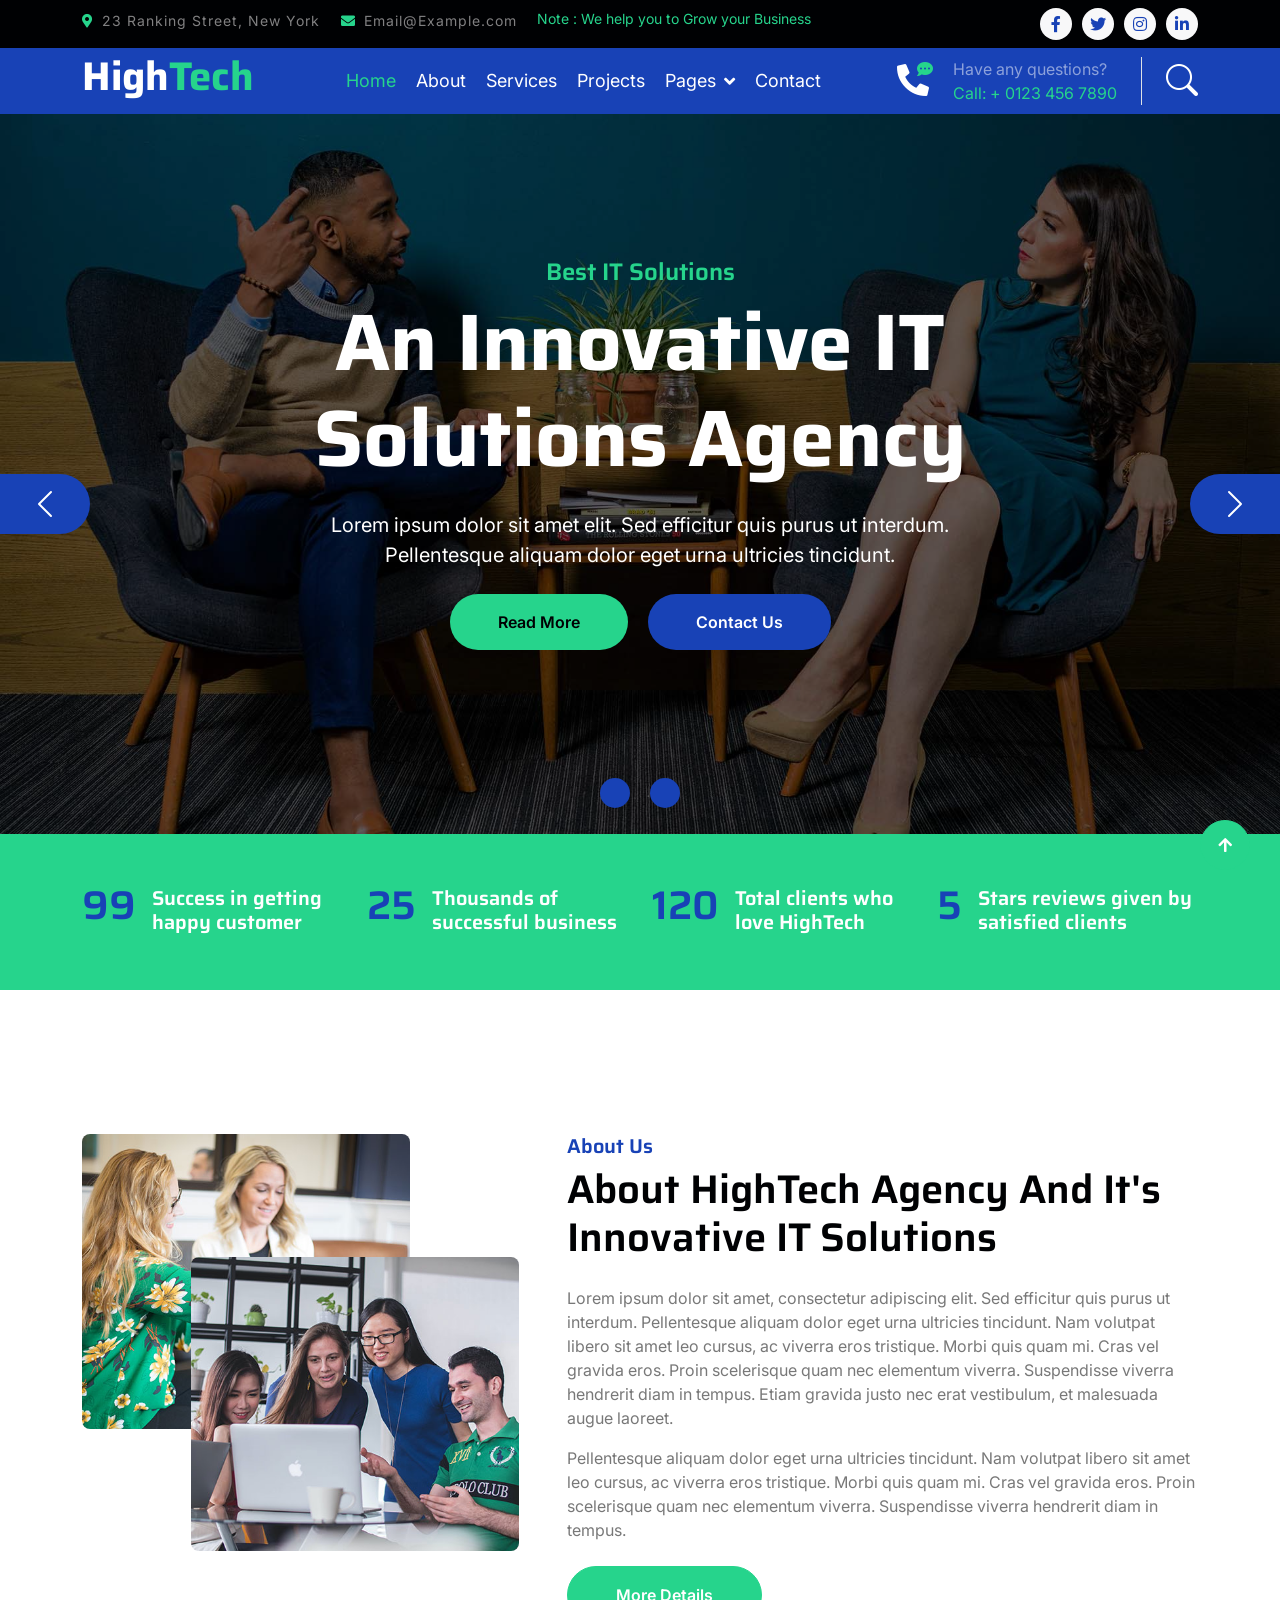
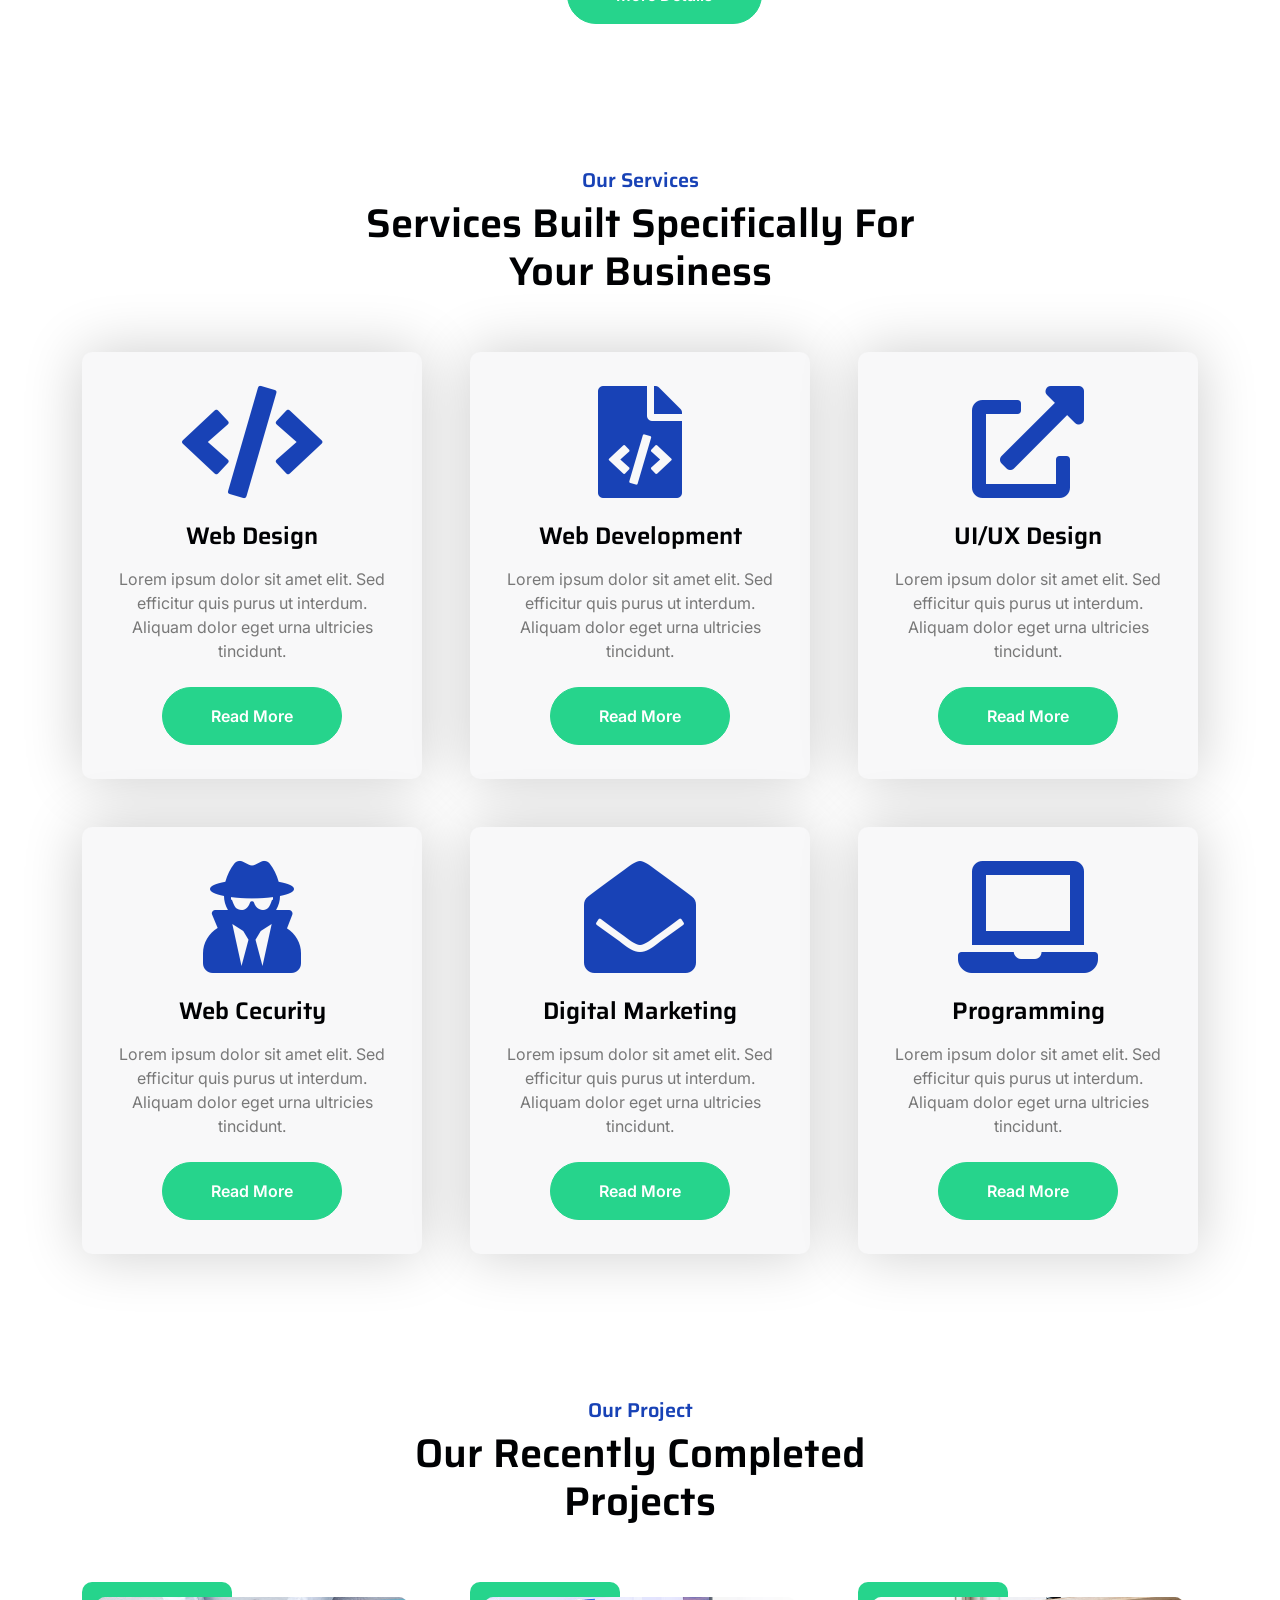
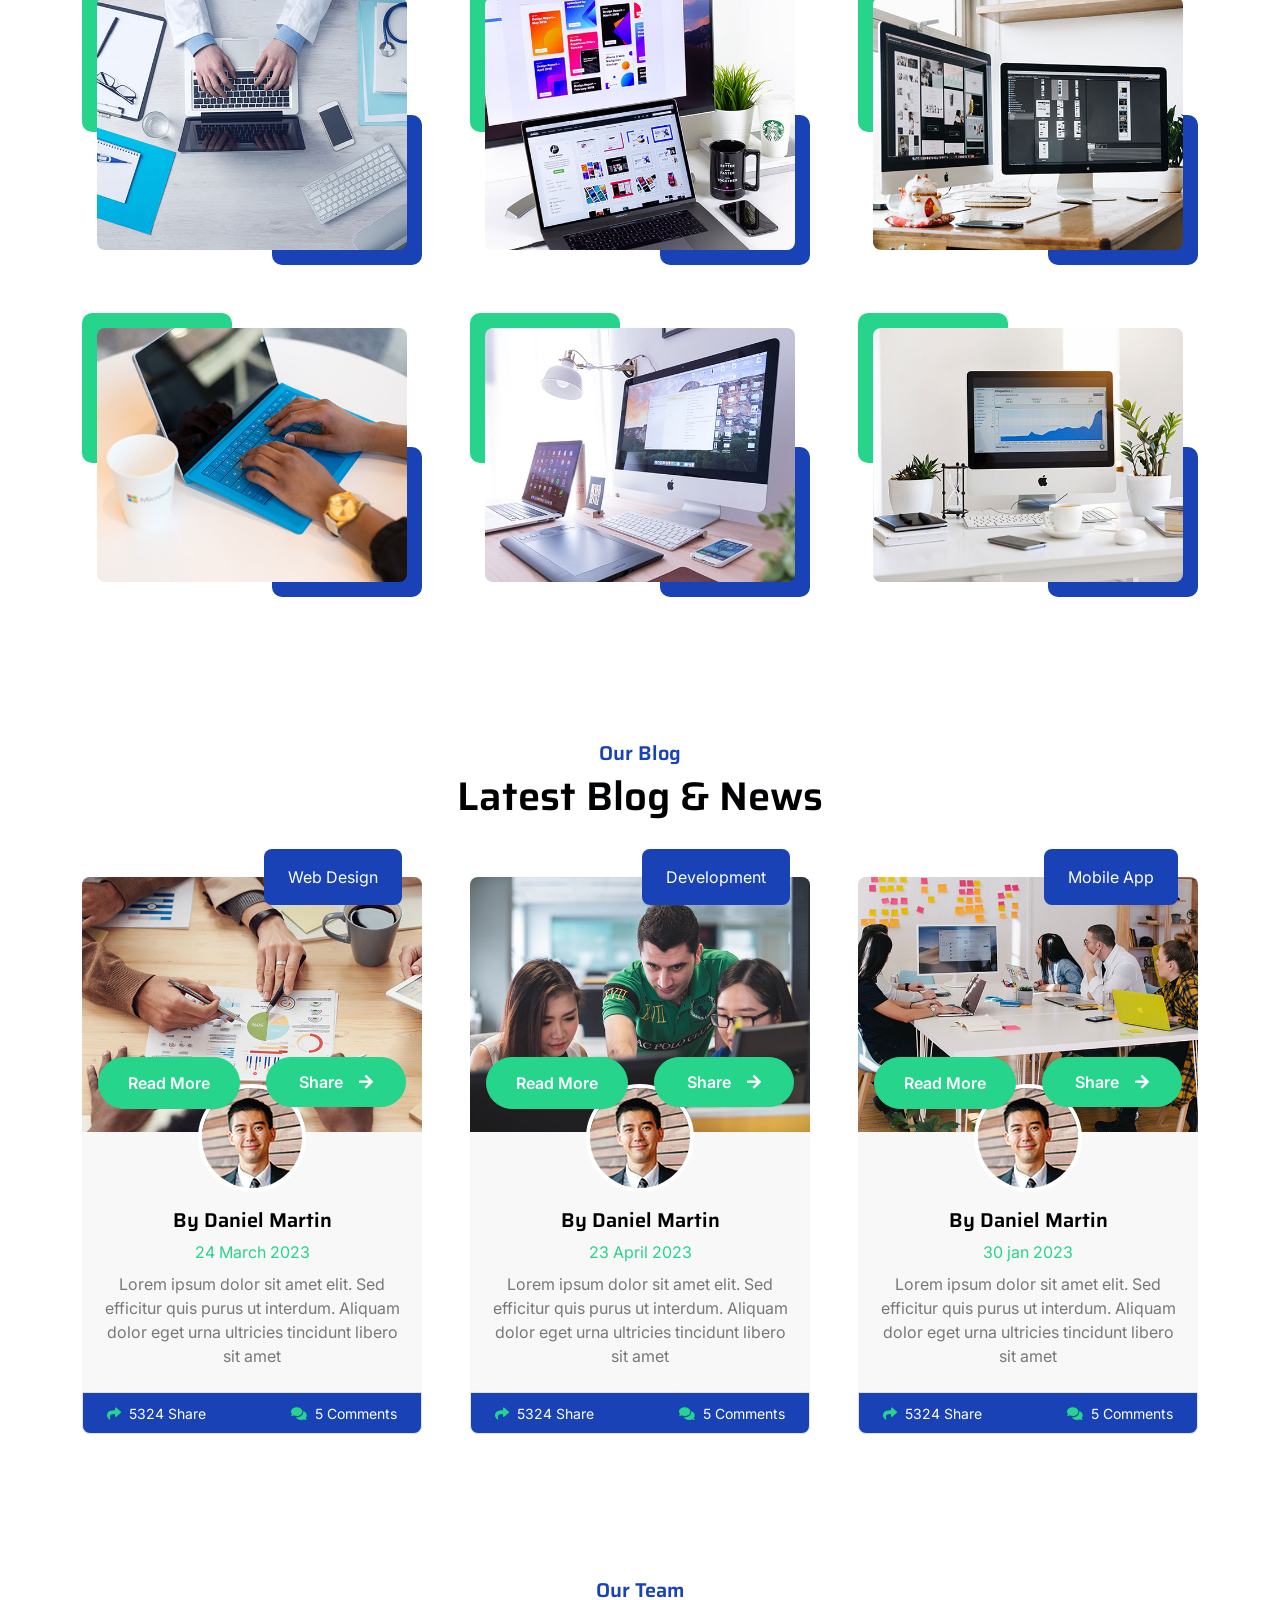
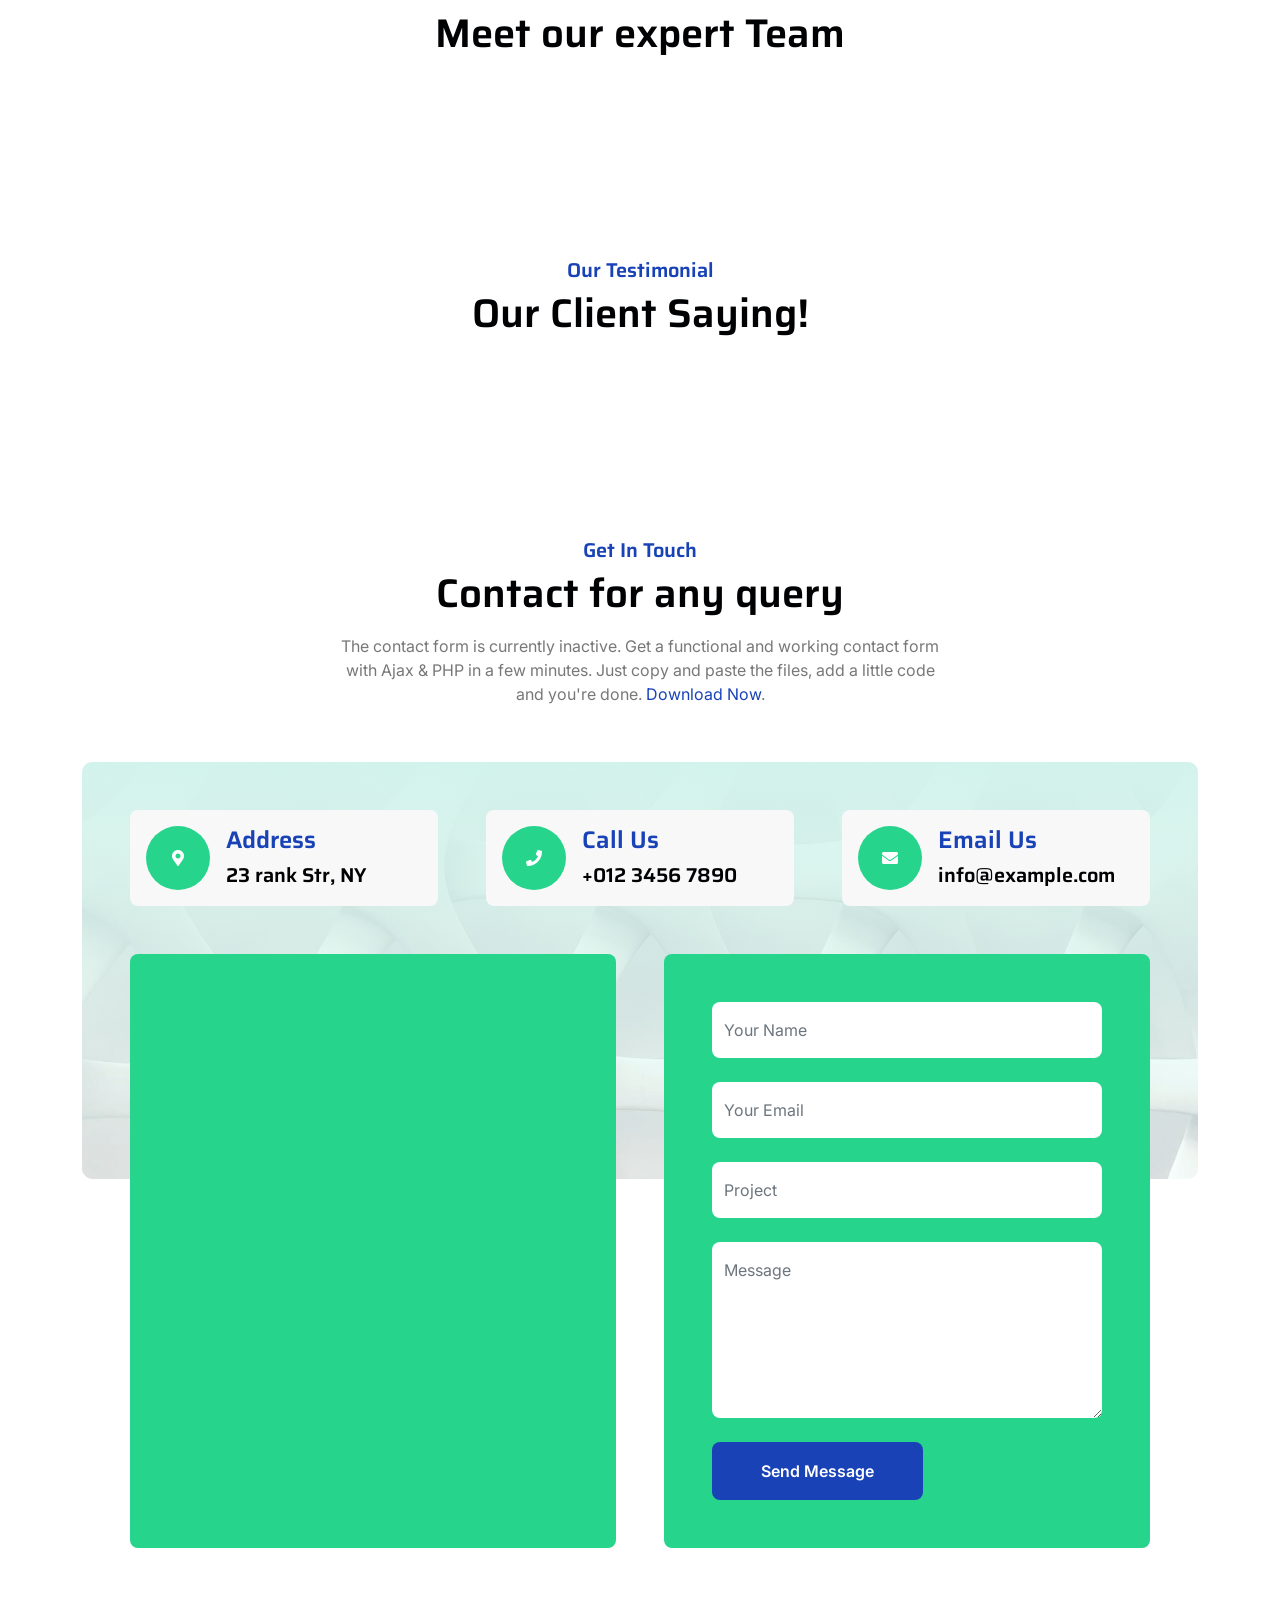
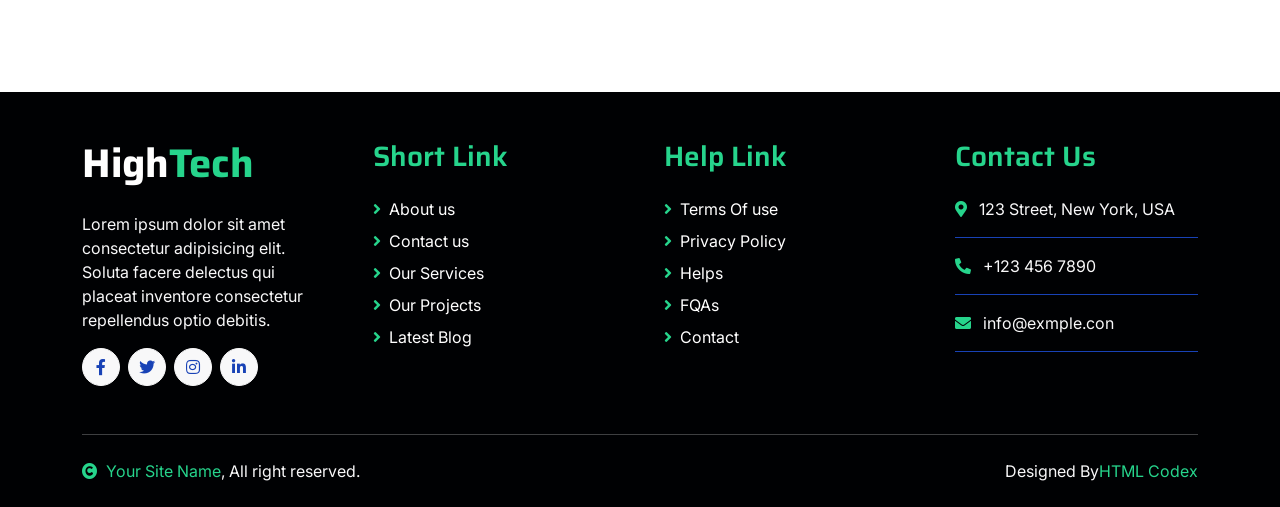
==== index.html @ 9edac91d "init" ====
<!DOCTYPE html>
<html lang="en">

    <head>
        <meta charset="utf-8">
        <title>HighTech - IT Solutions Website Template</title>
        <meta content="width=device-width, initial-scale=1.0" name="viewport">
        <meta content="" name="keywords">
        <meta content="" name="description">

        <!-- Google Web Fonts -->
        <link rel="preconnect" href="https://fonts.googleapis.com">
        <link rel="preconnect" href="https://fonts.gstatic.com" crossorigin>
        <link href="https://fonts.googleapis.com/css2?family=Inter:wght@400;500;600&family=Saira:wght@500;600;700&display=swap" rel="stylesheet"> 

        <!-- Icon Font Stylesheet -->
        <link href="https://cdnjs.cloudflare.com/ajax/libs/font-awesome/5.10.0/css/all.min.css" rel="stylesheet">
        <link href="https://cdn.jsdelivr.net/npm/bootstrap-icons@1.4.1/font/bootstrap-icons.css" rel="stylesheet">

        <!-- Libraries Stylesheet -->
        <link href="lib/animate/animate.min.css" rel="stylesheet">
        <link href="lib/owlcarousel/assets/owl.carousel.min.css" rel="stylesheet">

        <!-- Customized Bootstrap Stylesheet -->
        <link href="css/bootstrap.min.css" rel="stylesheet">

        <!-- Template Stylesheet -->
        <link href="css/style.css" rel="stylesheet">
    </head>

    <body>
        <!-- Spinner Start -->
        <div id="spinner" class="show position-fixed translate-middle w-100 vh-100 top-50 start-50 d-flex align-items-center justify-content-center">
            <div class="spinner-grow text-primary" role="status"></div>
        </div>
        <!-- Spinner End -->

        <!-- Topbar Start -->
        <div class="container-fluid bg-dark py-2 d-none d-md-flex">
            <div class="container">
                <div class="d-flex justify-content-between topbar">
                    <div class="top-info">
                        <small class="me-3 text-white-50"><a href="#"><i class="fas fa-map-marker-alt me-2 text-secondary"></i></a>23 Ranking Street, New York</small>
                        <small class="me-3 text-white-50"><a href="#"><i class="fas fa-envelope me-2 text-secondary"></i></a>Email@Example.com</small>
                    </div>
                    <div id="note" class="text-secondary d-none d-xl-flex"><small>Note : We help you to Grow your Business</small></div>
                    <div class="top-link">
                        <a href="" class="bg-light nav-fill btn btn-sm-square rounded-circle"><i class="fab fa-facebook-f text-primary"></i></a>
                        <a href="" class="bg-light nav-fill btn btn-sm-square rounded-circle"><i class="fab fa-twitter text-primary"></i></a>
                        <a href="" class="bg-light nav-fill btn btn-sm-square rounded-circle"><i class="fab fa-instagram text-primary"></i></a>
                        <a href="" class="bg-light nav-fill btn btn-sm-square rounded-circle me-0"><i class="fab fa-linkedin-in text-primary"></i></a>
                    </div>
                </div>
            </div>
        </div>
        <!-- Topbar End -->

        <!-- Navbar Start -->
        <div class="container-fluid bg-primary">
            <div class="container">
                <nav class="navbar navbar-dark navbar-expand-lg py-0">
                    <a href="index.html" class="navbar-brand">
                        <h1 class="text-white fw-bold d-block">High<span class="text-secondary">Tech</span> </h1>
                    </a>
                    <button type="button" class="navbar-toggler me-0" data-bs-toggle="collapse" data-bs-target="#navbarCollapse">
                        <span class="navbar-toggler-icon"></span>
                    </button>
                    <div class="collapse navbar-collapse bg-transparent" id="navbarCollapse">
                        <div class="navbar-nav ms-auto mx-xl-auto p-0">
                            <a href="index.html" class="nav-item nav-link active text-secondary">Home</a>
                            <a href="about.html" class="nav-item nav-link">About</a>
                            <a href="service.html" class="nav-item nav-link">Services</a>
                            <a href="project.html" class="nav-item nav-link">Projects</a>
                            <div class="nav-item dropdown">
                                <a href="#" class="nav-link dropdown-toggle" data-bs-toggle="dropdown">Pages</a>
                                <div class="dropdown-menu rounded">
                                    <a href="blog.html" class="dropdown-item">Our Blog</a>
                                    <a href="team.html" class="dropdown-item">Our Team</a>
                                    <a href="testimonial.html" class="dropdown-item">Testimonial</a>
                                    <a href="404.html" class="dropdown-item">404 Page</a>
                                </div>
                            </div>
                            <a href="contact.html" class="nav-item nav-link">Contact</a>
                        </div>
                    </div>
                    <div class="d-none d-xl-flex flex-shirink-0">
                        <div id="phone-tada" class="d-flex align-items-center justify-content-center me-4">
                            <a href="" class="position-relative animated tada infinite">
                                <i class="fa fa-phone-alt text-white fa-2x"></i>
                                <div class="position-absolute" style="top: -7px; left: 20px;">
                                    <span><i class="fa fa-comment-dots text-secondary"></i></span>
                                </div>
                            </a>
                        </div>
                        <div class="d-flex flex-column pe-4 border-end">
                            <span class="text-white-50">Have any questions?</span>
                            <span class="text-secondary">Call: + 0123 456 7890</span>
                        </div>
                        <div class="d-flex align-items-center justify-content-center ms-4 ">
                            <a href="#"><i class="bi bi-search text-white fa-2x"></i> </a>
                        </div>
                    </div>
                </nav>
            </div>
        </div>
        <!-- Navbar End -->

        <!-- Carousel Start -->
        <div class="container-fluid px-0">
            <div id="carouselId" class="carousel slide" data-bs-ride="carousel">
                <ol class="carousel-indicators">
                    <li data-bs-target="#carouselId" data-bs-slide-to="0" class="active" aria-current="true" aria-label="First slide"></li>
                    <li data-bs-target="#carouselId" data-bs-slide-to="1" aria-label="Second slide"></li>
                </ol>
                <div class="carousel-inner" role="listbox">
                    <div class="carousel-item active">
                        <img src="img/carousel-1.jpg" class="img-fluid" alt="First slide">
                        <div class="carousel-caption">
                            <div class="container carousel-content">
                                <h6 class="text-secondary h4 animated fadeInUp">Best IT Solutions</h6>
                                <h1 class="text-white display-1 mb-4 animated fadeInRight">An Innovative IT Solutions Agency</h1>
                                <p class="mb-4 text-white fs-5 animated fadeInDown">Lorem ipsum dolor sit amet elit. Sed efficitur quis purus ut interdum. Pellentesque aliquam dolor eget urna ultricies tincidunt.</p>
                                <a href="" class="me-2"><button type="button" class="px-4 py-sm-3 px-sm-5 btn btn-primary rounded-pill carousel-content-btn1 animated fadeInLeft">Read More</button></a>
                                <a href="" class="ms-2"><button type="button" class="px-4 py-sm-3 px-sm-5 btn btn-primary rounded-pill carousel-content-btn2 animated fadeInRight">Contact Us</button></a>
                            </div>
                        </div>
                    </div>
                    <div class="carousel-item">
                        <img src="img/carousel-2.jpg" class="img-fluid" alt="Second slide">
                        <div class="carousel-caption">
                            <div class="container carousel-content">
                                <h6 class="text-secondary h4 animated fadeInUp">Best IT Solutions</h6>
                                <h1 class="text-white display-1 mb-4 animated fadeInLeft">Quality Digital Services You Really Need!</h1>
                                <p class="mb-4 text-white fs-5 animated fadeInDown">Lorem ipsum dolor sit amet elit. Sed efficitur quis purus ut interdum. Pellentesque aliquam dolor eget urna ultricies tincidunt.</p>
                                <a href="" class="me-2"><button type="button" class="px-4 py-sm-3 px-sm-5 btn btn-primary rounded-pill carousel-content-btn1 animated fadeInLeft">Read More</button></a>
                                <a href="" class="ms-2"><button type="button" class="px-4 py-sm-3 px-sm-5 btn btn-primary rounded-pill carousel-content-btn2 animated fadeInRight">Contact Us</button></a>
                            </div>
                        </div>
                    </div>
                </div>
                <button class="carousel-control-prev" type="button" data-bs-target="#carouselId" data-bs-slide="prev">
                    <span class="carousel-control-prev-icon" aria-hidden="true"></span>
                    <span class="visually-hidden">Previous</span>
                </button>
                <button class="carousel-control-next" type="button" data-bs-target="#carouselId" data-bs-slide="next">
                    <span class="carousel-control-next-icon" aria-hidden="true"></span>
                    <span class="visually-hidden">Next</span>
                </button>
            </div>
        </div>
        <!-- Carousel End -->


        <!-- Fact Start -->
        <div class="container-fluid bg-secondary py-5">
            <div class="container">
                <div class="row">
                    <div class="col-lg-3 wow fadeIn" data-wow-delay=".1s">
                        <div class="d-flex counter">
                            <h1 class="me-3 text-primary counter-value">99</h1>
                            <h5 class="text-white mt-1">Success in getting happy customer</h5>
                        </div>
                    </div>
                    <div class="col-lg-3 wow fadeIn" data-wow-delay=".3s">
                        <div class="d-flex counter">
                            <h1 class="me-3 text-primary counter-value">25</h1>
                            <h5 class="text-white mt-1">Thousands of successful business</h5>
                        </div>
                    </div>
                    <div class="col-lg-3 wow fadeIn" data-wow-delay=".5s">
                        <div class="d-flex counter">
                            <h1 class="me-3 text-primary counter-value">120</h1>
                            <h5 class="text-white mt-1">Total clients who love HighTech</h5>
                        </div>
                    </div>
                    <div class="col-lg-3 wow fadeIn" data-wow-delay=".7s">
                        <div class="d-flex counter">
                            <h1 class="me-3 text-primary counter-value">5</h1>
                            <h5 class="text-white mt-1">Stars reviews given by satisfied clients</h5>
                        </div>
                    </div>
                </div>
            </div>
        </div>
        <!-- Fact End -->


        <!-- About Start -->
        <div class="container-fluid py-5 my-5">
            <div class="container pt-5">
                <div class="row g-5">
                    <div class="col-lg-5 col-md-6 col-sm-12 wow fadeIn" data-wow-delay=".3s">
                        <div class="h-100 position-relative">
                            <img src="img/about-1.jpg" class="img-fluid w-75 rounded" alt="" style="margin-bottom: 25%;">
                            <div class="position-absolute w-75" style="top: 25%; left: 25%;">
                                <img src="img/about-2.jpg" class="img-fluid w-100 rounded" alt="">
                            </div>
                        </div>
                    </div>
                    <div class="col-lg-7 col-md-6 col-sm-12 wow fadeIn" data-wow-delay=".5s">
                        <h5 class="text-primary">About Us</h5>
                        <h1 class="mb-4">About HighTech Agency And It's Innovative IT Solutions</h1>
                        <p>Lorem ipsum dolor sit amet, consectetur adipiscing elit. Sed efficitur quis purus ut interdum. Pellentesque aliquam dolor eget urna ultricies tincidunt. Nam volutpat libero sit amet leo cursus, ac viverra eros tristique. Morbi quis quam mi. Cras vel gravida eros. Proin scelerisque quam nec elementum viverra. Suspendisse viverra hendrerit diam in tempus. Etiam gravida justo nec erat vestibulum, et malesuada augue laoreet.</p>
                        <p class="mb-4">Pellentesque aliquam dolor eget urna ultricies tincidunt. Nam volutpat libero sit amet leo cursus, ac viverra eros tristique. Morbi quis quam mi. Cras vel gravida eros. Proin scelerisque quam nec elementum viverra. Suspendisse viverra hendrerit diam in tempus.</p>
                        <a href="" class="btn btn-secondary rounded-pill px-5 py-3 text-white">More Details</a>
                    </div>
                </div>
            </div>
        </div>
        <!-- About End -->


        <!-- Services Start -->
        <div class="container-fluid services py-5 mb-5">
            <div class="container">
                <div class="text-center mx-auto pb-5 wow fadeIn" data-wow-delay=".3s" style="max-width: 600px;">
                    <h5 class="text-primary">Our Services</h5>
                    <h1>Services Built Specifically For Your Business</h1>
                </div>
                <div class="row g-5 services-inner">
                    <div class="col-md-6 col-lg-4 wow fadeIn" data-wow-delay=".3s">
                        <div class="services-item bg-light">
                            <div class="p-4 text-center services-content">
                                <div class="services-content-icon">
                                    <i class="fa fa-code fa-7x mb-4 text-primary"></i>
                                    <h4 class="mb-3">Web Design</h4>
                                    <p class="mb-4">Lorem ipsum dolor sit amet elit. Sed efficitur quis purus ut interdum. Aliquam dolor eget urna ultricies tincidunt.</p>
                                    <a href="" class="btn btn-secondary text-white px-5 py-3 rounded-pill">Read More</a>
                                </div>
                            </div>
                        </div>
                    </div>
                    <div class="col-md-6 col-lg-4 wow fadeIn" data-wow-delay=".5s">
                        <div class="services-item bg-light">
                            <div class="p-4 text-center services-content">
                                <div class="services-content-icon">
                                    <i class="fa fa-file-code fa-7x mb-4 text-primary"></i>
                                    <h4 class="mb-3">Web Development</h4>
                                    <p class="mb-4">Lorem ipsum dolor sit amet elit. Sed efficitur quis purus ut interdum. Aliquam dolor eget urna ultricies tincidunt.</p>
                                    <a href="" class="btn btn-secondary text-white px-5 py-3 rounded-pill">Read More</a>
                                </div>
                            </div>
                        </div>
                    </div>
                    <div class="col-md-6 col-lg-4 wow fadeIn" data-wow-delay=".7s">
                        <div class="services-item bg-light">
                            <div class="p-4 text-center services-content">
                                <div class="services-content-icon">
                                    <i class="fa fa-external-link-alt fa-7x mb-4 text-primary"></i>
                                    <h4 class="mb-3">UI/UX Design</h4>
                                    <p class="mb-4">Lorem ipsum dolor sit amet elit. Sed efficitur quis purus ut interdum. Aliquam dolor eget urna ultricies tincidunt.</p>
                                    <a href="" class="btn btn-secondary text-white px-5 py-3 rounded-pill">Read More</a>
                                </div>
                            </div>
                        </div>
                    </div>
                    <div class="col-md-6 col-lg-4 wow fadeIn" data-wow-delay=".3s">
                        <div class="services-item bg-light">
                            <div class="p-4 text-center services-content">
                                <div class="services-content-icon">
                                    <i class="fas fa-user-secret fa-7x mb-4 text-primary"></i>
                                    <h4 class="mb-3">Web Cecurity</h4>
                                    <p class="mb-4">Lorem ipsum dolor sit amet elit. Sed efficitur quis purus ut interdum. Aliquam dolor eget urna ultricies tincidunt.</p>
                                    <a href="" class="btn btn-secondary text-white px-5 py-3 rounded-pill">Read More</a>
                                </div>
                                
                            </div>
                        </div>
                    </div>
                    <div class="col-md-6 col-lg-4 wow fadeIn" data-wow-delay=".5s">
                        <div class="services-item bg-light">
                            <div class="p-4 text-center services-content">
                                <div class="services-content-icon">
                                    <i class="fa fa-envelope-open fa-7x mb-4 text-primary"></i>
                                    <h4 class="mb-3">Digital Marketing</h4>
                                    <p class="mb-4">Lorem ipsum dolor sit amet elit. Sed efficitur quis purus ut interdum. Aliquam dolor eget urna ultricies tincidunt.</p>
                                    <a href="" class="btn btn-secondary text-white px-5 py-3 rounded-pill">Read More</a>
                                </div>
                            </div>
                        </div>
                    </div>
                    <div class="col-md-6 col-lg-4 wow fadeIn" data-wow-delay=".7s">
                        <div class="services-item bg-light">
                            <div class="p-4 text-center services-content">
                                <div class="services-content-icon">
                                    <i class="fas fa-laptop fa-7x mb-4 text-primary"></i>
                                    <h4 class="mb-3">Programming</h4>
                                    <p class="mb-4">Lorem ipsum dolor sit amet elit. Sed efficitur quis purus ut interdum. Aliquam dolor eget urna ultricies tincidunt.</p>
                                    <a href="" class="btn btn-secondary text-white px-5 py-3 rounded-pill">Read More</a>
                                </div>
                            </div>
                        </div>
                    </div>
                </div>
            </div>
        </div>
        <!-- Services End -->


        <!-- Project Start -->
        <div class="container-fluid project py-5 mb-5">
            <div class="container">
                <div class="text-center mx-auto pb-5 wow fadeIn" data-wow-delay=".3s" style="max-width: 600px;">
                    <h5 class="text-primary">Our Project</h5>
                    <h1>Our Recently Completed Projects</h1>
                </div>
                <div class="row g-5">
                    <div class="col-md-6 col-lg-4 wow fadeIn" data-wow-delay=".3s">
                        <div class="project-item">
                            <div class="project-img">
                                <img src="img/project-1.jpg" class="img-fluid w-100 rounded" alt="">
                                <div class="project-content">
                                    <a href="#" class="text-center">
                                        <h4 class="text-secondary">Web design</h4>
                                        <p class="m-0 text-white">Web Analysis</p>
                                    </a>
                                </div>
                            </div>
                        </div>
                    </div>
                    <div class="col-md-6 col-lg-4 wow fadeIn" data-wow-delay=".5s">
                        <div class="project-item">
                            <div class="project-img">
                                <img src="img/project-2.jpg" class="img-fluid w-100 rounded" alt="">
                                <div class="project-content">
                                    <a href="#" class="text-center">
                                        <h4 class="text-secondary">Cyber Security</h4>
                                        <p class="m-0 text-white">Cyber Security Core</p>
                                    </a>
                                </div>
                            </div>
                        </div>
                    </div>
                    <div class="col-md-6 col-lg-4 wow fadeIn" data-wow-delay=".7s">
                        <div class="project-item">
                            <div class="project-img">
                                <img src="img/project-3.jpg" class="img-fluid w-100 rounded" alt="">
                                <div class="project-content">
                                    <a href="#" class="text-center">
                                        <h4 class="text-secondary">Mobile Info</h4>
                                        <p class="m-0 text-white">Upcomming Phone</p>
                                    </a>
                                </div>
                            </div>
                        </div>
                    </div>
                    <div class="col-md-6 col-lg-4 wow fadeIn" data-wow-delay=".3s">
                        <div class="project-item">
                            <div class="project-img">
                                <img src="img/project-4.jpg" class="img-fluid w-100 rounded" alt="">
                                <div class="project-content">
                                    <a href="#" class="text-center">
                                        <h4 class="text-secondary">Web Development</h4>
                                        <p class="m-0 text-white">Web Analysis</p>
                                    </a>
                                </div>
                            </div>
                        </div>
                    </div>
                    <div class="col-md-6 col-lg-4 wow fadeIn" data-wow-delay=".5s">
                        <div class="project-item">
                            <div class="project-img">
                                <img src="img/project-5.jpg" class="img-fluid w-100 rounded" alt="">
                                <div class="project-content">
                                    <a href="#" class="text-center">
                                        <h4 class="text-secondary">Digital Marketing</h4>
                                        <p class="m-0 text-white">Marketing Analysis</p>
                                    </a>
                                </div>
                            </div>
                        </div>
                    </div>
                    <div class="col-md-6 col-lg-4 wow fadeIn" data-wow-delay=".7s">
                        <div class="project-item">
                            <div class="project-img">
                                <img src="img/project-6.jpg" class="img-fluid w-100 rounded" alt="">
                                <div class="project-content">
                                    <a href="#" class="text-center">
                                        <h4 class="text-secondary">keyword Research</h4>
                                        <p class="m-0 text-white">keyword Analysis</p>
                                    </a>
                                </div>
                            </div>
                        </div>
                    </div>
                </div>
            </div>
        </div>
        <!-- Project End -->


        <!-- Blog Start -->
        <div class="container-fluid blog py-5 mb-5">
            <div class="container">
                <div class="text-center mx-auto pb-5 wow fadeIn" data-wow-delay=".3s" style="max-width: 600px;">
                    <h5 class="text-primary">Our Blog</h5>
                    <h1>Latest Blog & News</h1>
                </div>
                <div class="row g-5 justify-content-center">
                    <div class="col-lg-6 col-xl-4 wow fadeIn" data-wow-delay=".3s">
                        <div class="blog-item position-relative bg-light rounded">
                            <img src="img/blog-1.jpg" class="img-fluid w-100 rounded-top" alt="">
                            <span class="position-absolute px-4 py-3 bg-primary text-white rounded" style="top: -28px; right: 20px;">Web Design</span>
                            <div class="blog-btn d-flex justify-content-between position-relative px-3" style="margin-top: -75px;">
                                <div class="blog-icon btn btn-secondary px-3 rounded-pill my-auto">
                                    <a href="" class="btn text-white">Read More</a>
                                </div>
                                <div class="blog-btn-icon btn btn-secondary px-4 py-3 rounded-pill ">
                                    <div class="blog-icon-1">
                                        <p class="text-white px-2">Share<i class="fa fa-arrow-right ms-3"></i></p>
                                    </div>
                                    <div class="blog-icon-2">
                                        <a href="" class="btn me-1"><i class="fab fa-facebook-f text-white"></i></a>
                                        <a href="" class="btn me-1"><i class="fab fa-twitter text-white"></i></a>
                                        <a href="" class="btn me-1"><i class="fab fa-instagram text-white"></i></a>
                                    </div>
                                </div>
                            </div>
                            <div class="blog-content text-center position-relative px-3" style="margin-top: -25px;">
                                <img src="img/admin.jpg" class="img-fluid rounded-circle border border-4 border-white mb-3" alt="">
                                <h5 class="">By Daniel Martin</h5>
                                <span class="text-secondary">24 March 2023</span>
                                <p class="py-2">Lorem ipsum dolor sit amet elit. Sed efficitur quis purus ut interdum. Aliquam dolor eget urna ultricies tincidunt libero sit amet</p>
                            </div>
                            <div class="blog-coment d-flex justify-content-between px-4 py-2 border bg-primary rounded-bottom">
                                <a href="" class="text-white"><small><i class="fas fa-share me-2 text-secondary"></i>5324 Share</small></a>
                                <a href="" class="text-white"><small><i class="fa fa-comments me-2 text-secondary"></i>5 Comments</small></a>
                            </div>
                        </div>
                    </div>
                    <div class="col-lg-6 col-xl-4 wow fadeIn" data-wow-delay=".5s">
                        <div class="blog-item position-relative bg-light rounded">
                            <img src="img/blog-2.jpg" class="img-fluid w-100 rounded-top" alt="">
                            <span class="position-absolute px-4 py-3 bg-primary text-white rounded" style="top: -28px; right: 20px;">Development</span>
                            <div class="blog-btn d-flex justify-content-between position-relative px-3" style="margin-top: -75px;">
                                <div class="blog-icon btn btn-secondary px-3 rounded-pill my-auto">
                                    <a href="" class="btn text-white ">Read More</a>
                                </div>
                                <div class="blog-btn-icon btn btn-secondary px-4 py-3 rounded-pill ">
                                    <div class="blog-icon-1">
                                        <p class="text-white px-2">Share<i class="fa fa-arrow-right ms-3"></i></p>
                                    </div>
                                    <div class="blog-icon-2">
                                        <a href="" class="btn me-1"><i class="fab fa-facebook-f text-white"></i></a>
                                        <a href="" class="btn me-1"><i class="fab fa-twitter text-white"></i></a>
                                        <a href="" class="btn me-1"><i class="fab fa-instagram text-white"></i></a>
                                    </div>
                                </div>
                            </div>
                            <div class="blog-content text-center position-relative px-3" style="margin-top: -25px;">
                                <img src="img/admin.jpg" class="img-fluid rounded-circle border border-4 border-white mb-3" alt="">
                                <h5 class="">By Daniel Martin</h5>
                                <span class="text-secondary">23 April 2023</span>
                                <p class="py-2">Lorem ipsum dolor sit amet elit. Sed efficitur quis purus ut interdum. Aliquam dolor eget urna ultricies tincidunt libero sit amet</p>
                            </div>
                            <div class="blog-coment d-flex justify-content-between px-4 py-2 border bg-primary rounded-bottom">
                                <a href="" class="text-white"><small><i class="fas fa-share me-2 text-secondary"></i>5324 Share</small></a>
                                <a href="" class="text-white"><small><i class="fa fa-comments me-2 text-secondary"></i>5 Comments</small></a>
                            </div>
                        </div>
                    </div>
                    <div class="col-lg-6 col-xl-4 wow fadeIn" data-wow-delay=".7s">
                        <div class="blog-item position-relative bg-light rounded">
                            <img src="img/blog-3.jpg" class="img-fluid w-100 rounded-top" alt="">
                            <span class="position-absolute px-4 py-3 bg-primary text-white rounded" style="top: -28px; right: 20px;">Mobile App</span>
                            <div class="blog-btn d-flex justify-content-between position-relative px-3" style="margin-top: -75px;">
                                <div class="blog-icon btn btn-secondary px-3 rounded-pill my-auto">
                                    <a href="" class="btn text-white ">Read More</a>
                                </div>
                                <div class="blog-btn-icon btn btn-secondary px-4 py-3 rounded-pill ">
                                    <div class="blog-icon-1">
                                        <p class="text-white px-2">Share<i class="fa fa-arrow-right ms-3"></i></p>
                                    </div>
                                    <div class="blog-icon-2">
                                        <a href="" class="btn me-1"><i class="fab fa-facebook-f text-white"></i></a>
                                        <a href="" class="btn me-1"><i class="fab fa-twitter text-white"></i></a>
                                        <a href="" class="btn me-1"><i class="fab fa-instagram text-white"></i></a>
                                    </div>
                                </div>
                            </div>
                            <div class="blog-content text-center position-relative px-3" style="margin-top: -25px;">
                                <img src="img/admin.jpg" class="img-fluid rounded-circle border border-4 border-white mb-3" alt="">
                                <h5 class="">By Daniel Martin</h5>
                                <span class="text-secondary">30 jan 2023</span>
                                <p class="py-2">Lorem ipsum dolor sit amet elit. Sed efficitur quis purus ut interdum. Aliquam dolor eget urna ultricies tincidunt libero sit amet</p>
                            </div>
                            <div class="blog-coments d-flex justify-content-between px-4 py-2 border bg-primary rounded-bottom">
                                <a href="" class="text-white"><small><i class="fas fa-share me-2 text-secondary"></i>5324 Share</small></a>
                                <a href="" class="text-white"><small><i class="fa fa-comments me-2 text-secondary"></i>5 Comments</small></a>
                            </div>
                        </div>
                    </div>
                </div>
            </div>
        </div>
        <!-- Blog End -->


        <!-- Team Start -->
        <div class="container-fluid py-5 mb-5 team">
            <div class="container">
                <div class="text-center mx-auto pb-5 wow fadeIn" data-wow-delay=".3s" style="max-width: 600px;">
                    <h5 class="text-primary">Our Team</h5>
                    <h1>Meet our expert Team</h1>
                </div>
                <div class="owl-carousel team-carousel wow fadeIn" data-wow-delay=".5s">
                    <div class="rounded team-item">
                        <div class="team-content">
                            <div class="team-img-icon">
                                <div class="team-img rounded-circle">
                                    <img src="img/team-1.jpg" class="img-fluid w-100 rounded-circle" alt="">
                                </div>
                                <div class="team-name text-center py-3">
                                    <h4 class="">Full Name</h4>
                                    <p class="m-0">Designation</p>
                                </div>
                                <div class="team-icon d-flex justify-content-center pb-4">
                                    <a class="btn btn-square btn-secondary text-white rounded-circle m-1" href=""><i class="fab fa-facebook-f"></i></a>
                                    <a class="btn btn-square btn-secondary text-white rounded-circle m-1" href=""><i class="fab fa-twitter"></i></a>
                                    <a class="btn btn-square btn-secondary text-white rounded-circle m-1" href=""><i class="fab fa-instagram"></i></a>
                                    <a class="btn btn-square btn-secondary text-white rounded-circle m-1" href=""><i class="fab fa-linkedin-in"></i></a>
                                </div>
                            </div>
                        </div>
                    </div>
                    <div class="rounded team-item">
                        <div class="team-content">
                            <div class="team-img-icon">
                                <div class="team-img rounded-circle">
                                    <img src="img/team-2.jpg" class="img-fluid w-100 rounded-circle" alt="">
                                </div>
                                <div class="team-name text-center py-3">
                                    <h4 class="">Full Name</h4>
                                    <p class="m-0">Designation</p>
                                </div>
                                <div class="team-icon d-flex justify-content-center pb-4">
                                    <a class="btn btn-square btn-secondary text-white rounded-circle m-1" href=""><i class="fab fa-facebook-f"></i></a>
                                    <a class="btn btn-square btn-secondary text-white rounded-circle m-1" href=""><i class="fab fa-twitter"></i></a>
                                    <a class="btn btn-square btn-secondary text-white rounded-circle m-1" href=""><i class="fab fa-instagram"></i></a>
                                    <a class="btn btn-square btn-secondary text-white rounded-circle m-1" href=""><i class="fab fa-linkedin-in"></i></a>
                                </div>
                            </div>
                        </div>
                    </div>
                    <div class="rounded team-item">
                        <div class="team-content">
                            <div class="team-img-icon">
                                <div class="team-img rounded-circle">
                                    <img src="img/team-3.jpg" class="img-fluid w-100 rounded-circle" alt="">
                                </div>
                                <div class="team-name text-center py-3">
                                    <h4 class="">Full Name</h4>
                                    <p class="m-0">Designation</p>
                                </div>
                                <div class="team-icon d-flex justify-content-center pb-4">
                                    <a class="btn btn-square btn-secondary text-white rounded-circle m-1" href=""><i class="fab fa-facebook-f"></i></a>
                                    <a class="btn btn-square btn-secondary text-white rounded-circle m-1" href=""><i class="fab fa-twitter"></i></a>
                                    <a class="btn btn-square btn-secondary text-white rounded-circle m-1" href=""><i class="fab fa-instagram"></i></a>
                                    <a class="btn btn-square btn-secondary text-white rounded-circle m-1" href=""><i class="fab fa-linkedin-in"></i></a>
                                </div>
                            </div>
                        </div>
                    </div>
                    <div class="rounded team-item">
                        <div class="team-content">
                            <div class="team-img-icon">
                                <div class="team-img rounded-circle">
                                    <img src="img/team-4.jpg" class="img-fluid w-100 rounded-circle" alt="">
                                </div>
                                <div class="team-name text-center py-3">
                                    <h4 class="">Full Name</h4>
                                    <p class="m-0">Designation</p>
                                </div>
                                <div class="team-icon d-flex justify-content-center pb-4">
                                    <a class="btn btn-square btn-secondary text-white rounded-circle m-1" href=""><i class="fab fa-facebook-f"></i></a>
                                    <a class="btn btn-square btn-secondary text-white rounded-circle m-1" href=""><i class="fab fa-twitter"></i></a>
                                    <a class="btn btn-square btn-secondary text-white rounded-circle m-1" href=""><i class="fab fa-instagram"></i></a>
                                    <a class="btn btn-square btn-secondary text-white rounded-circle m-1" href=""><i class="fab fa-linkedin-in"></i></a>
                                </div>
                            </div>
                        </div>
                    </div>
                </div>
            </div>
        </div>
        <!-- Team End -->

        <!-- Testimonial Start -->
        <div class="container-fluid testimonial py-5 mb-5">
            <div class="container">
                <div class="text-center mx-auto pb-5 wow fadeIn" data-wow-delay=".3s" style="max-width: 600px;">
                    <h5 class="text-primary">Our Testimonial</h5>
                    <h1>Our Client Saying!</h1>
                </div>
                <div class="owl-carousel testimonial-carousel wow fadeIn" data-wow-delay=".5s">
                    <div class="testimonial-item border p-4">
                        <div class="d-flex align-items-center">
                            <div class="">
                                <img src="img/testimonial-1.jpg" alt="">
                            </div>
                            <div class="ms-4">
                                <h4 class="text-secondary">Client Name</h4>
                                <p class="m-0 pb-3">Profession</p>
                                <div class="d-flex pe-5">
                                    <i class="fas fa-star me-1 text-primary"></i>
                                    <i class="fas fa-star me-1 text-primary"></i>
                                    <i class="fas fa-star me-1 text-primary"></i>
                                    <i class="fas fa-star me-1 text-primary"></i>
                                    <i class="fas fa-star me-1 text-primary"></i>
                                </div>
                            </div>
                        </div>
                        <div class="border-top mt-4 pt-3">
                            <p class="mb-0">Lorem ipsum dolor sit amet elit. Sed efficitur quis purus ut interdum aliquam dolor eget urna. Nam volutpat libero sit amet leo cursus, ac viverra eros morbi quis quam mi.</p>
                        </div>
                    </div>
                    <div class="testimonial-item border p-4">
                        <div class=" d-flex align-items-center">
                            <div class="">
                                <img src="img/testimonial-2.jpg" alt="">
                            </div>
                            <div class="ms-4">
                                <h4 class="text-secondary">Client Name</h4>
                                <p class="m-0 pb-3">Profession</p>
                                <div class="d-flex pe-5">
                                    <i class="fas fa-star me-1 text-primary"></i>
                                    <i class="fas fa-star me-1 text-primary"></i>
                                    <i class="fas fa-star me-1 text-primary"></i>
                                    <i class="fas fa-star me-1 text-primary"></i>
                                    <i class="fas fa-star me-1 text-primary"></i>
                                </div>
                            </div>
                        </div>
                        <div class="border-top mt-4 pt-3">
                            <p class="mb-0">Lorem ipsum dolor sit amet elit. Sed efficitur quis purus ut interdum aliquam dolor eget urna. Nam volutpat libero sit amet leo cursus, ac viverra eros morbi quis quam mi.</p>
                        </div>
                    </div>
                    <div class="testimonial-item border p-4">
                        <div class=" d-flex align-items-center">
                            <div class="">
                                <img src="img/testimonial-3.jpg" alt="">
                            </div>
                            <div class="ms-4">
                                <h4 class="text-secondary">Client Name</h4>
                                <p class="m-0 pb-3">Profession</p>
                                <div class="d-flex pe-5">
                                    <i class="fas fa-star me-1 text-primary"></i>
                                    <i class="fas fa-star me-1 text-primary"></i>
                                    <i class="fas fa-star me-1 text-primary"></i>
                                    <i class="fas fa-star me-1 text-primary"></i>
                                    <i class="fas fa-star me-1 text-primary"></i>
                                </div>
                            </div>
                        </div>
                        <div class="border-top mt-4 pt-3">
                            <p class="mb-0">Lorem ipsum dolor sit amet elit. Sed efficitur quis purus ut interdum aliquam dolor eget urna. Nam volutpat libero sit amet leo cursus, ac viverra eros morbi quis quam mi.</p>
                        </div>
                    </div>
                    <div class="testimonial-item border p-4">
                        <div class=" d-flex align-items-center">
                            <div class="">
                                <img src="img/testimonial-4.jpg" alt="">
                            </div>
                            <div class="ms-4">
                                <h4 class="text-secondary">Client Name</h4>
                                <p class="m-0 pb-3">Profession</p>
                                <div class="d-flex pe-5">
                                    <i class="fas fa-star me-1 text-primary"></i>
                                    <i class="fas fa-star me-1 text-primary"></i>
                                    <i class="fas fa-star me-1 text-primary"></i>
                                    <i class="fas fa-star me-1 text-primary"></i>
                                    <i class="fas fa-star me-1 text-primary"></i>
                                </div>
                            </div>
                        </div>
                        <div class="border-top mt-4 pt-3">
                            <p class="mb-0">Lorem ipsum dolor sit amet elit. Sed efficitur quis purus ut interdum aliquam dolor eget urna. Nam volutpat libero sit amet leo cursus, ac viverra eros morbi quis quam mi.</p>
                        </div>
                    </div>
                </div>
            </div>
        </div>

        <!-- Testimonial End -->


        <!-- Contact Start -->
        <div class="container-fluid py-5 mb-5">
            <div class="container">
                <div class="text-center mx-auto pb-5 wow fadeIn" data-wow-delay=".3s" style="max-width: 600px;">
                    <h5 class="text-primary">Get In Touch</h5>
                    <h1 class="mb-3">Contact for any query</h1>
                    <p class="mb-2">The contact form is currently inactive. Get a functional and working contact form with Ajax & PHP in a few minutes. Just copy and paste the files, add a little code and you're done. <a href="https://htmlcodex.com/contact-form">Download Now</a>.</p>
                </div>
                <div class="contact-detail position-relative p-5">
                    <div class="row g-5 mb-5 justify-content-center">
                        <div class="col-xl-4 col-lg-6 wow fadeIn" data-wow-delay=".3s">
                            <div class="d-flex bg-light p-3 rounded">
                                <div class="flex-shrink-0 btn-square bg-secondary rounded-circle" style="width: 64px; height: 64px;">
                                    <i class="fas fa-map-marker-alt text-white"></i>
                                </div>
                                <div class="ms-3">
                                    <h4 class="text-primary">Address</h4>
                                    <a href="https://goo.gl/maps/Zd4BCynmTb98ivUJ6" target="_blank" class="h5">23 rank Str, NY</a>
                                </div>
                            </div>
                        </div>
                        <div class="col-xl-4 col-lg-6 wow fadeIn" data-wow-delay=".5s">
                            <div class="d-flex bg-light p-3 rounded">
                                <div class="flex-shrink-0 btn-square bg-secondary rounded-circle" style="width: 64px; height: 64px;">
                                    <i class="fa fa-phone text-white"></i>
                                </div>
                                <div class="ms-3">
                                    <h4 class="text-primary">Call Us</h4>
                                    <a class="h5" href="tel:+0123456789" target="_blank">+012 3456 7890</a>
                                </div>
                            </div>
                        </div>
                        <div class="col-xl-4 col-lg-6 wow fadeIn" data-wow-delay=".7s">
                            <div class="d-flex bg-light p-3 rounded">
                                <div class="flex-shrink-0 btn-square bg-secondary rounded-circle" style="width: 64px; height: 64px;">
                                    <i class="fa fa-envelope text-white"></i>
                                </div>
                                <div class="ms-3">
                                    <h4 class="text-primary">Email Us</h4>
                                    <a class="h5" href="mailto:info@example.com" target="_blank">info@example.com</a>
                                </div>
                            </div>
                        </div>
                    </div>
                    <div class="row g-5">
                        <div class="col-lg-6 wow fadeIn" data-wow-delay=".3s">
                            <div class="p-5 h-100 rounded contact-map">
                                <iframe class="rounded w-100 h-100" src="https://www.google.com/maps/embed?pb=!1m18!1m12!1m3!1d3025.4710403339755!2d-73.82241512404069!3d40.685622471397615!2m3!1f0!2f0!3f0!3m2!1i1024!2i768!4f13.1!3m3!1m2!1s0x89c26749046ee14f%3A0xea672968476d962c!2s123rd%20St%2C%20Queens%2C%20NY%2C%20USA!5e0!3m2!1sen!2sbd!4v1686493221834!5m2!1sen!2sbd" style="border:0;" allowfullscreen="" loading="lazy" referrerpolicy="no-referrer-when-downgrade"></iframe>
                            </div>
                        </div>
                        <div class="col-lg-6 wow fadeIn" data-wow-delay=".5s">
                            <div class="p-5 rounded contact-form">
                                <div class="mb-4">
                                    <input type="text" class="form-control border-0 py-3" placeholder="Your Name">
                                </div>
                                <div class="mb-4">
                                    <input type="email" class="form-control border-0 py-3" placeholder="Your Email">
                                </div>
                                <div class="mb-4">
                                    <input type="text" class="form-control border-0 py-3" placeholder="Project">
                                </div>
                                <div class="mb-4">
                                    <textarea class="w-100 form-control border-0 py-3" rows="6" cols="10" placeholder="Message"></textarea>
                                </div>
                                <div class="text-start">
                                    <button class="btn bg-primary text-white py-3 px-5" type="button">Send Message</button>
                                </div>
                            </div>
                        </div>
                    </div>
                </div>
            </div> 
        </div>
        <!-- Contact End -->


        <!-- Footer Start -->
         <div class="container-fluid footer bg-dark wow fadeIn" data-wow-delay=".3s">
            <div class="container pt-5 pb-4">
                <div class="row g-5">
                    <div class="col-lg-3 col-md-6">
                        <a href="index.html">
                            <h1 class="text-white fw-bold d-block">High<span class="text-secondary">Tech</span> </h1>
                        </a>
                        <p class="mt-4 text-light">Lorem ipsum dolor sit amet consectetur adipisicing elit. Soluta facere delectus qui placeat inventore consectetur repellendus optio debitis.</p>
                        <div class="d-flex hightech-link">
                            <a href="" class="btn-light nav-fill btn btn-square rounded-circle me-2"><i class="fab fa-facebook-f text-primary"></i></a>
                            <a href="" class="btn-light nav-fill btn btn-square rounded-circle me-2"><i class="fab fa-twitter text-primary"></i></a>
                            <a href="" class="btn-light nav-fill btn btn-square rounded-circle me-2"><i class="fab fa-instagram text-primary"></i></a>
                            <a href="" class="btn-light nav-fill btn btn-square rounded-circle me-0"><i class="fab fa-linkedin-in text-primary"></i></a>
                        </div>
                    </div>
                    <div class="col-lg-3 col-md-6">
                        <a href="#" class="h3 text-secondary">Short Link</a>
                        <div class="mt-4 d-flex flex-column short-link">
                            <a href="" class="mb-2 text-white"><i class="fas fa-angle-right text-secondary me-2"></i>About us</a>
                            <a href="" class="mb-2 text-white"><i class="fas fa-angle-right text-secondary me-2"></i>Contact us</a>
                            <a href="" class="mb-2 text-white"><i class="fas fa-angle-right text-secondary me-2"></i>Our Services</a>
                            <a href="" class="mb-2 text-white"><i class="fas fa-angle-right text-secondary me-2"></i>Our Projects</a>
                            <a href="" class="mb-2 text-white"><i class="fas fa-angle-right text-secondary me-2"></i>Latest Blog</a>
                        </div>
                    </div>
                    <div class="col-lg-3 col-md-6">
                        <a href="#" class="h3 text-secondary">Help Link</a>
                        <div class="mt-4 d-flex flex-column help-link">
                            <a href="" class="mb-2 text-white"><i class="fas fa-angle-right text-secondary me-2"></i>Terms Of use</a>
                            <a href="" class="mb-2 text-white"><i class="fas fa-angle-right text-secondary me-2"></i>Privacy Policy</a>
                            <a href="" class="mb-2 text-white"><i class="fas fa-angle-right text-secondary me-2"></i>Helps</a>
                            <a href="" class="mb-2 text-white"><i class="fas fa-angle-right text-secondary me-2"></i>FQAs</a>
                            <a href="" class="mb-2 text-white"><i class="fas fa-angle-right text-secondary me-2"></i>Contact</a>
                        </div>
                    </div>
                    <div class="col-lg-3 col-md-6">
                        <a href="#" class="h3 text-secondary">Contact Us</a>
                        <div class="text-white mt-4 d-flex flex-column contact-link">
                            <a href="#" class="pb-3 text-light border-bottom border-primary"><i class="fas fa-map-marker-alt text-secondary me-2"></i> 123 Street, New York, USA</a>
                            <a href="#" class="py-3 text-light border-bottom border-primary"><i class="fas fa-phone-alt text-secondary me-2"></i> +123 456 7890</a>
                            <a href="#" class="py-3 text-light border-bottom border-primary"><i class="fas fa-envelope text-secondary me-2"></i> info@exmple.con</a>
                        </div>
                    </div>
                </div>
                <hr class="text-light mt-5 mb-4">
                <div class="row">
                    <div class="col-md-6 text-center text-md-start">
                        <span class="text-light"><a href="#" class="text-secondary"><i class="fas fa-copyright text-secondary me-2"></i>Your Site Name</a>, All right reserved.</span>
                    </div>
                    <div class="col-md-6 text-center text-md-end">
                        <!--/*** This template is free as long as you keep the footer author’s credit link/attribution link/backlink. If you'd like to use the template without the footer author’s credit link/attribution link/backlink, you can purchase the Credit Removal License from "https://htmlcodex.com/credit-removal". Thank you for your support. ***/-->
                        <span class="text-light">Designed By<a href="https://htmlcodex.com" class="text-secondary">HTML Codex</a></span>
                    </div>
                </div>
            </div>
        </div>
        <!-- Footer End -->


        <!-- Back to Top -->
        <a href="#" class="btn btn-secondary btn-square rounded-circle back-to-top"><i class="fa fa-arrow-up text-white"></i></a>

        
        <!-- JavaScript Libraries -->
        <script src="https://ajax.googleapis.com/ajax/libs/jquery/3.6.4/jquery.min.js"></script>
        <script src="https://cdn.jsdelivr.net/npm/bootstrap@5.0.0/dist/js/bootstrap.bundle.min.js"></script>
        <script src="lib/wow/wow.min.js"></script>
        <script src="lib/easing/easing.min.js"></script>
        <script src="lib/waypoints/waypoints.min.js"></script>
        <script src="lib/owlcarousel/owl.carousel.min.js"></script>

        <!-- Template Javascript -->
        <script src="js/main.js"></script>
    </body>

</html>
---- css/style.css ----
/*** Spinner Start ***/

#spinner {
    opacity: 0;
    visibility: hidden;
    transition: opacity .8s ease-out, visibility 0s linear .5s;
    z-index: 99999;
 }

 #spinner.show {
     transition: opacity .8s ease-out, visibility 0s linear .0s;
     visibility: visible;
     opacity: 1;
 }

/*** Spinner End ***/


/*** Button Start ***/
.btn {
    font-weight: 600;
    transition: .5s;
}

.btn-square {
    width: 38px;
    height: 38px;
}

.btn-sm-square {
    width: 32px;
    height: 32px;
}

.btn-md-square {
    width: 46px;
    height: 46px;
}

.btn-lg-square {
    width: 58px;
    height: 58px;
}

.btn-square,
.btn-sm-square,
.btn-md-square,
.btn-lg-square {
    padding: 0;
    display: flex;
    align-items: center;
    justify-content: center;
    font-weight: normal;
}

.back-to-top {
    position: fixed;
    width: 50px;
    height: 50px;
    right: 30px;
    bottom: 30px;
    z-index: 99;
}

/*** Button End ***/


/*** Topbar Start ***/

.topbar .top-info {
    letter-spacing: 1px;
}

.topbar .top-link {
    display: flex;
    align-items: center;
    justify-content: center;
}

.topbar .top-link a {
    margin-right: 10px;
}

#note {
    width: 500px;
    overflow: hidden;
}

#note small {
    position: relative;
    display: inline-block;
    animation: mymove 5s infinite;
    animation-timing-function: all;
}

@keyframes mymove {
    from {left: -100%;}
    to {left: 100%;}
}

/*** Topbar End ***/


/*** Navbar Start ***/
.navbar .navbar-nav {
    padding: 15px 0;
}

.navbar .navbar-nav .nav-link {
    padding: 10px;
    color: var(--bs-white);
    font-size: 18px;
    outline: none;
    
}

.navbar .navbar-nav .nav-link:hover,
.navbar .navbar-nav .nav-link.active {
    color: var(--bs-secondary) !important;
}

.navbar .dropdown-toggle::after {
    border: none;
    content: "\f107";
    font-family: "font awesome 5 free";
    font-weight: 900;
    vertical-align: middle;
    margin-left: 8px;
}

@media (min-width: 992px) {
    .navbar .nav-item .dropdown-menu {
        display: block;
        visibility: hidden;
        top: 100%;
        transform: rotateX(-75deg);
        transform-origin: 0% 0%;
        transition: .5s;
        opacity: 0;
    }
}

.navbar .nav-item:hover .dropdown-menu {
    transform: rotateX(0deg);
    visibility: visible;
    transition: .5s;
    opacity: 1;
}

/*** Navbar End ***/


/*** Carousel Start ***/

.carousel-item {
    position: relative;
}

.carousel-item::after {
    content: "";
    width: 100%;
    height: 100%;
    position: absolute;
    top: 0;
    left: 0;
    background: rgba(0, 0, 0, .6);
}

.carousel-caption {
    height: 100%;
    display: flex;
    align-items: center;
    justify-content: center;
    z-index: 1;
}

.carousel-item p {
    max-width: 700px;
    margin: 0 auto 35px auto;
}

.carousel-control-prev {
    width: 90px;
    height: 60px;
    position: absolute;
    top: 50%;
    left: 0;
    background: var(--bs-primary);
    border-radius: 0 50px 50px 0;
    opacity: 1;
}

.carousel-control-prev:hover {
    background: var(--bs-secondary);
    transition: .8s;
}

.carousel-control-next {
    width: 90px;
    height: 60px;
    position: absolute;
    top: 50%;
    right: 0;
    background: var(--bs-primary);
    border-radius: 50px 0 0 50px;
    opacity: 1;
}

.carousel-control-next:hover {
    background: var(--bs-secondary);
    transition: .8s;
}

.carousel-caption .carousel-content a button.carousel-content-btn1 {
    background: var(--bs-secondary);
    color: var(--bs-dark);
    opacity: 1;
    border: 0;
    border-radius: 20px;
}

.carousel-caption .carousel-content a button.carousel-content-btn1:hover {
    background: var(--bs-primary);
    color: #ffffff;
    border: 0;
    opacity: 1;
    transition: 1s;
    border-radius: 20px;
}

.carousel-caption .carousel-content a button.carousel-content-btn2 {
    background: var(--bs-primary);
    color: var(--bs-white);
    opacity: 1;
    border: 0;
    border-radius: 20px;
}

.carousel-caption .carousel-content a button.carousel-content-btn2:hover {
    background: var(--bs-secondary);
    color: var(--bs-dark);
    border: 0;
    opacity: 1;
    transition: 1s;
    border-radius: 20px;
}

#carouselId .carousel-indicators li {
    width: 30px;
    height: 10px;
    background: var(--bs-primary);
    margin: 10px;
    border-radius: 30px;
    opacity: 1;
}

#carouselId .carousel-indicators li:hover {
    background: var(--bs-secondary);
    opacity: 1;
}

@media (max-width: 992px) {
    .carousel-item {
        min-height: 500px;
    }
    
    .carousel-item img {
        min-height: 500px;
        object-fit: cover;
    }

    .carousel-item h1 {
        font-size: 40px !important;
    }

    .carousel-item p {
        font-size: 16px !important;
    }
}

@media (max-width: 768px) {
    .carousel-item {
        min-height: 400px;
    }
    
    .carousel-item img {
        min-height: 400px;
        object-fit: cover;
    }

    .carousel-item h1 {
        font-size: 28px !important;
    }

    .carousel-item p {
        font-size: 14px !important;
    }
}

.page-header {
    background: linear-gradient(rgba(0, 0, 0, .6), rgba(0, 0, 0, .6)), url(../img/carousel-1.jpg) center center no-repeat;
    background-size: cover;
}

.page-header .breadcrumb-item+.breadcrumb-item::before {
    color: var(--bs-white);
}

.page-header .breadcrumb-item,
.page-header .breadcrumb-item a {
    font-size: 18px;
    color: var(--bs-white);
}

/*** Carousel End ***/


/*** Services Start ***/

.services .services-item {
    box-shadow: 0 0 60px rgba(0, 0, 0, .2);
    width: 100%;
    height: 100%;
    border-radius: 10px;
    padding: 10px 0;
    position: relative;
}


.services-content::after {
    position: absolute;
    content: "";
    width: 100%;
    height: 0;
    top: 0;
    left: 0;
    border-radius: 10px 10px 0 0;
    background: rgba(3, 43, 243, 0.8);
    transition: .5s;
}

.services-content::after {
    top: 0;
    bottom: auto;
    border-radius: 10px 10px 10px 10px;
}

.services-item:hover .services-content::after {
    height: 100%;
    opacity: 1;
    transition: .5s;
}

.services-item:hover .services-content-icon {
    position: relative;
    z-index: 2;
}

.services-item .services-content-icon i,
.services-item .services-content-icon p {
    transition: .5s;
}

.services-item:hover .services-content-icon i {
    color: var(--bs-secondary) !important;
}

.services-item:hover .services-content-icon p {
    color: var(--bs-white);
}

/*** Services End ***/


/*** Project Start ***/

.project-img {
    position: relative;
    padding: 15px;
}

.project-img::before {
    content: "";
    position: absolute;
    width: 150px;
    height: 150px;
    top: 0;
    left: 0;
    background: var(--bs-secondary);
    border-radius: 10px;
    opacity: 1;
    z-index: -1;
    transition: .5s;
}

.project-img::after {
    content: "";
    width: 150px;
    height: 150px;
    position: absolute;
    right: 0;
    bottom: 0;
    background: var(--bs-primary);
    border-radius: 10px;
    opacity: 1;
    z-index: -1;
    transition: .5s;
}

.project-content {
    position: absolute;
    width: 100%;
    height: 100%;
    top: 0;
    left: 0;
    display: flex;
    align-items: center;
    justify-content: center;
    opacity: 0;
}

.project-content a {
    display: inline-block;
    padding: 20px 25px;
    background: var(--bs-primary);
    border-radius: 10px;
}

.project-item:hover .project-content {
    opacity: 1;
    transition: .5s;
}

.project-item:hover .project-img::before,
.project-item:hover .project-img::after {
    opacity: 0;
}

/*** Project End ***/


/*** Blog Start ***/
.blog-item .blog-btn {
    z-index: 2;
}

.blog-btn .blog-btn-icon {
    height: 50px;
    position: relative;
    overflow: hidden;
}

.blog-btn-icon .blog-icon-2 {
    display: flex;
    position: absolute;
    top: 6px;
    left: -140px;
    
}

.blog-btn-icon:hover .blog-icon-2 {
    transition: 1s;
    left: 5px;
    top: 6px;
    padding-bottom: 5px;
}
.blog-icon-1 {
    position: relative;
    top: -4px;
}
.blog-btn-icon:hover .blog-icon-1 {
    top: 0;
    right: -140px;
    transition: 1s;
}

/*** Blog End ***/


/*** Team Start ***/

.team-item {
    border-top: 30px solid var(--bs-secondary) !important;
    background: rgba(239, 239, 241, 0.8);
}

.team-content::before {
    height: 200px;
    display: block;
    content: "";
    position: relative;
    top: -101px;
    background: var(--bs-secondary);
    clip-path: polygon(50% 50%, 100% 50%, 50% 100%, 0% 50%);
    padding: 60px;
    opacity: 1;
}

.team-img-icon {
    position: relative;
    margin-top: -200px;
    padding: 30px;
    padding-bottom: 0;
}

.team-img {
    border: 15px solid var(--bs-white);
}

.team-img img {
    border: 10px solid var(--bs-secondary);
    transition: .5s;
}

.team-item:hover h4 {
    color: var(--bs-primary);
    transition: .5s;
}

.team-item:hover .team-img img {
    transform: scale(1.05);
    border: 10px solid var(--bs-secondary);
}

.team-carousel .owl-stage {
    position: relative;
    width: 100%;
    height: 100%;
}

.team-carousel .owl-nav {
    position: absolute;
    top: -100px;
    right: 50px;
    display: flex;
}

.team-carousel .owl-nav .owl-prev,
.team-carousel .owl-nav .owl-next {
    width: 56px;
    height: 56px;
    border-radius: 56px;
    margin-left: 15px;
    background: var(--bs-secondary);
    color: var(--bs-white);
    display: flex;
    align-items: center;
    justify-content: center;
    transition: .5s;
}

.team-carousel .owl-nav .owl-prev:hover,
.team-carousel .owl-nav .owl-next:hover {
    background: var(--bs-primary);
    color: var(--bs-white);
}

@media (max-width: 992px) {
    .team-carousel {
        margin-top: 3rem;
    }

    .team-carousel .owl-nav {
        top: -85px;
        left: 50%;
        right: auto;
        transform: translateX(-50%);
        margin-left: -15px;
    }
}

/*** Team End ***/


/*** Testimonial Start ***/

.testimonial-item {
    background: #e3f0eb;

}

.testimonial-carousel .owl-dots {
    margin-top: 15px;
    display: flex;
    align-items: flex-end;
    justify-content: center;
}

.testimonial-carousel .owl-dot {
    position: relative;
    display: inline-block;
    margin: 0 5px;
    width: 15px;
    height: 15px;
    background: #c1dad0;
    border-radius: 15px;
    transition: .5s;
}

.testimonial-carousel .owl-dot.active {
    width: 30px;
    background: var(--bs-primary);
}

.testimonial-carousel .owl-item.center {
    position: relative;
    z-index: 1;
}

.testimonial-carousel .owl-item .testimonial-item {
    transition: .5s;
}

.testimonial-carousel .owl-item.center .testimonial-item {
    background: #FFFFFF !important;
    box-shadow: 0 0 30px #DDDDDD;
}

/*** Testimonial End ***/


/*** Contact Start ***/
.contact-detail::before {
    position: absolute;
    content: "";
    height: 50%;
    width: 100%;
    top: 0;
    left: 0;
    background: linear-gradient(rgb(210, 243, 235, 1), rgba(230, 250, 245, .3)), url(../img/background.jpg) center center no-repeat;
    background-size: cover;
    border-radius: 10px;
    z-index: -1;
}

.contact-map {
    background: #26d48c;
}

.contact-form {
    background: #26d48c;
}

/*** Contact End ***/


/*** Footer Start ***/

.footer .short-link a,
.footer .help-link a,
.footer .contact-link a {
    transition: .5s;
}

.footer .short-link a:hover,
.footer .help-link a:hover,
.footer .contact-link a:hover {
    letter-spacing: 1px;
}

.footer .hightech-link a:hover {
    background: var(--bs-secondary);
    border: 0;
}

/*** Footer End ***/
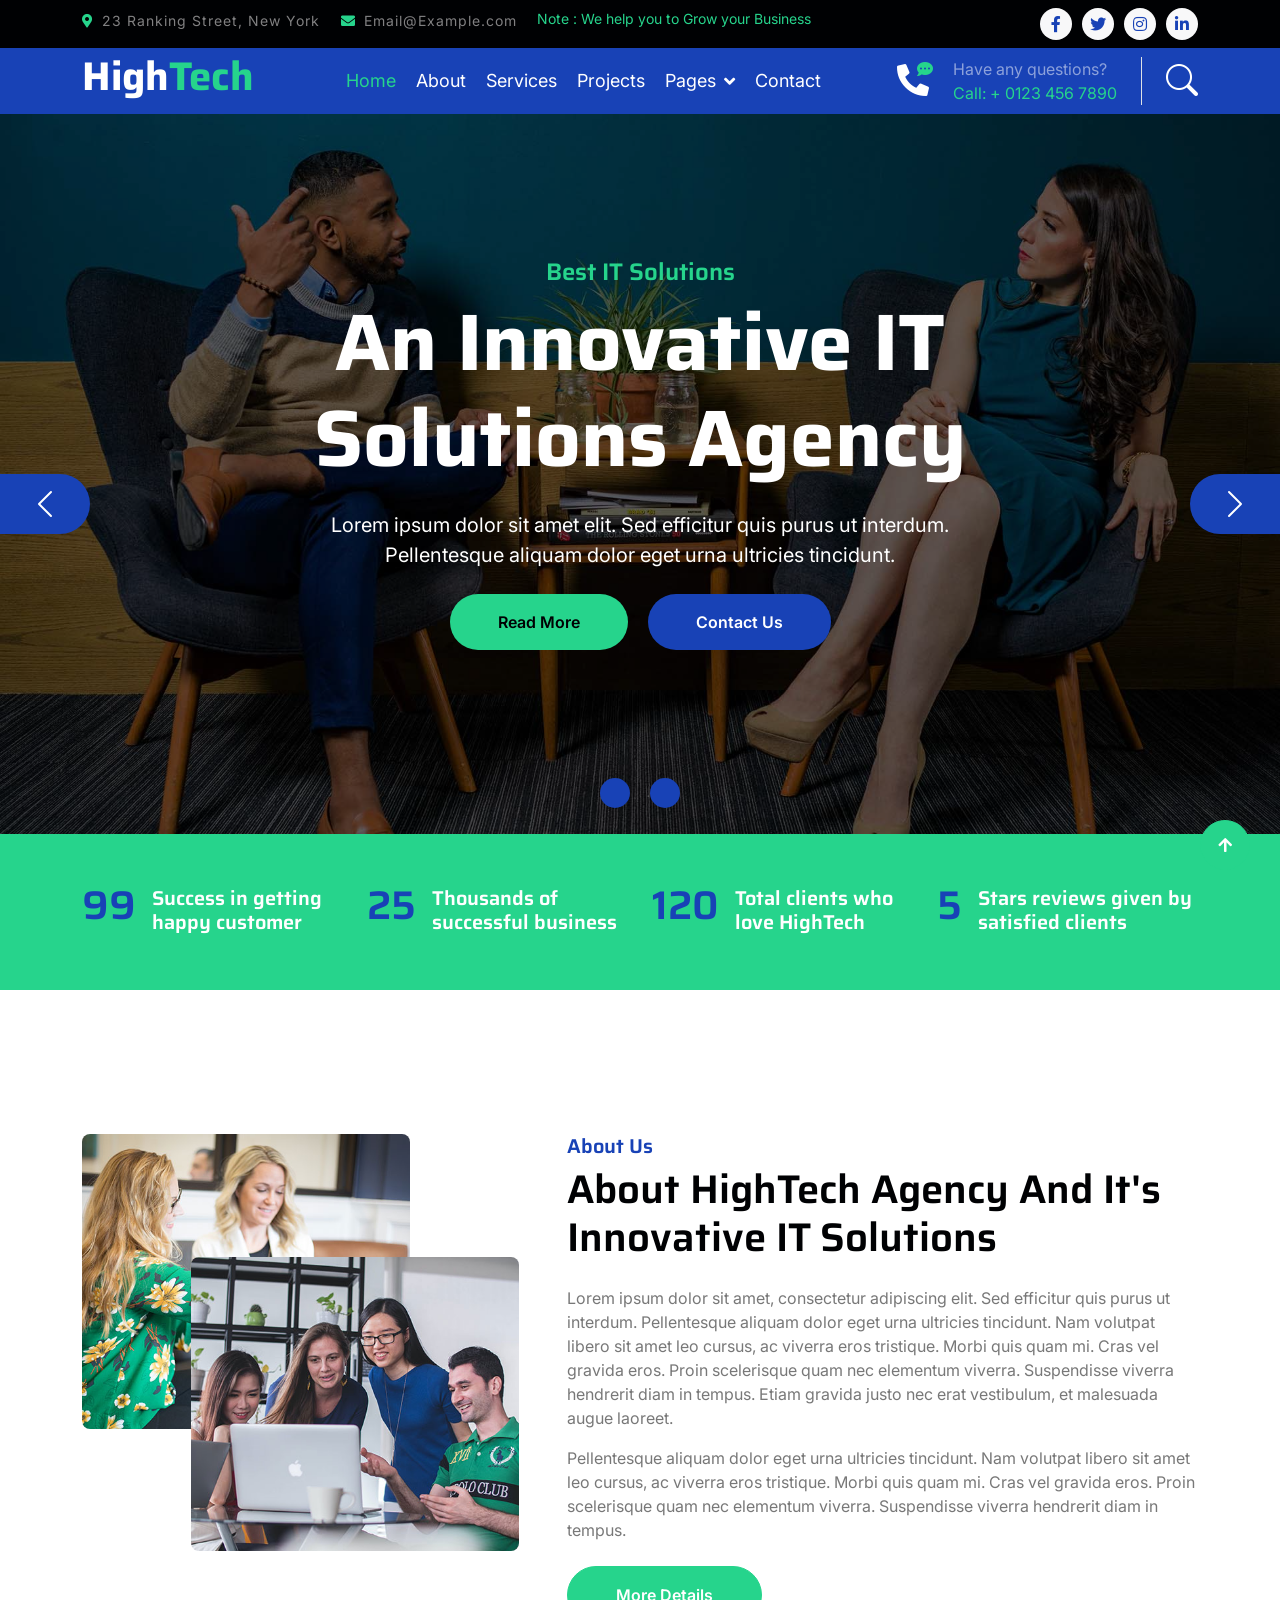
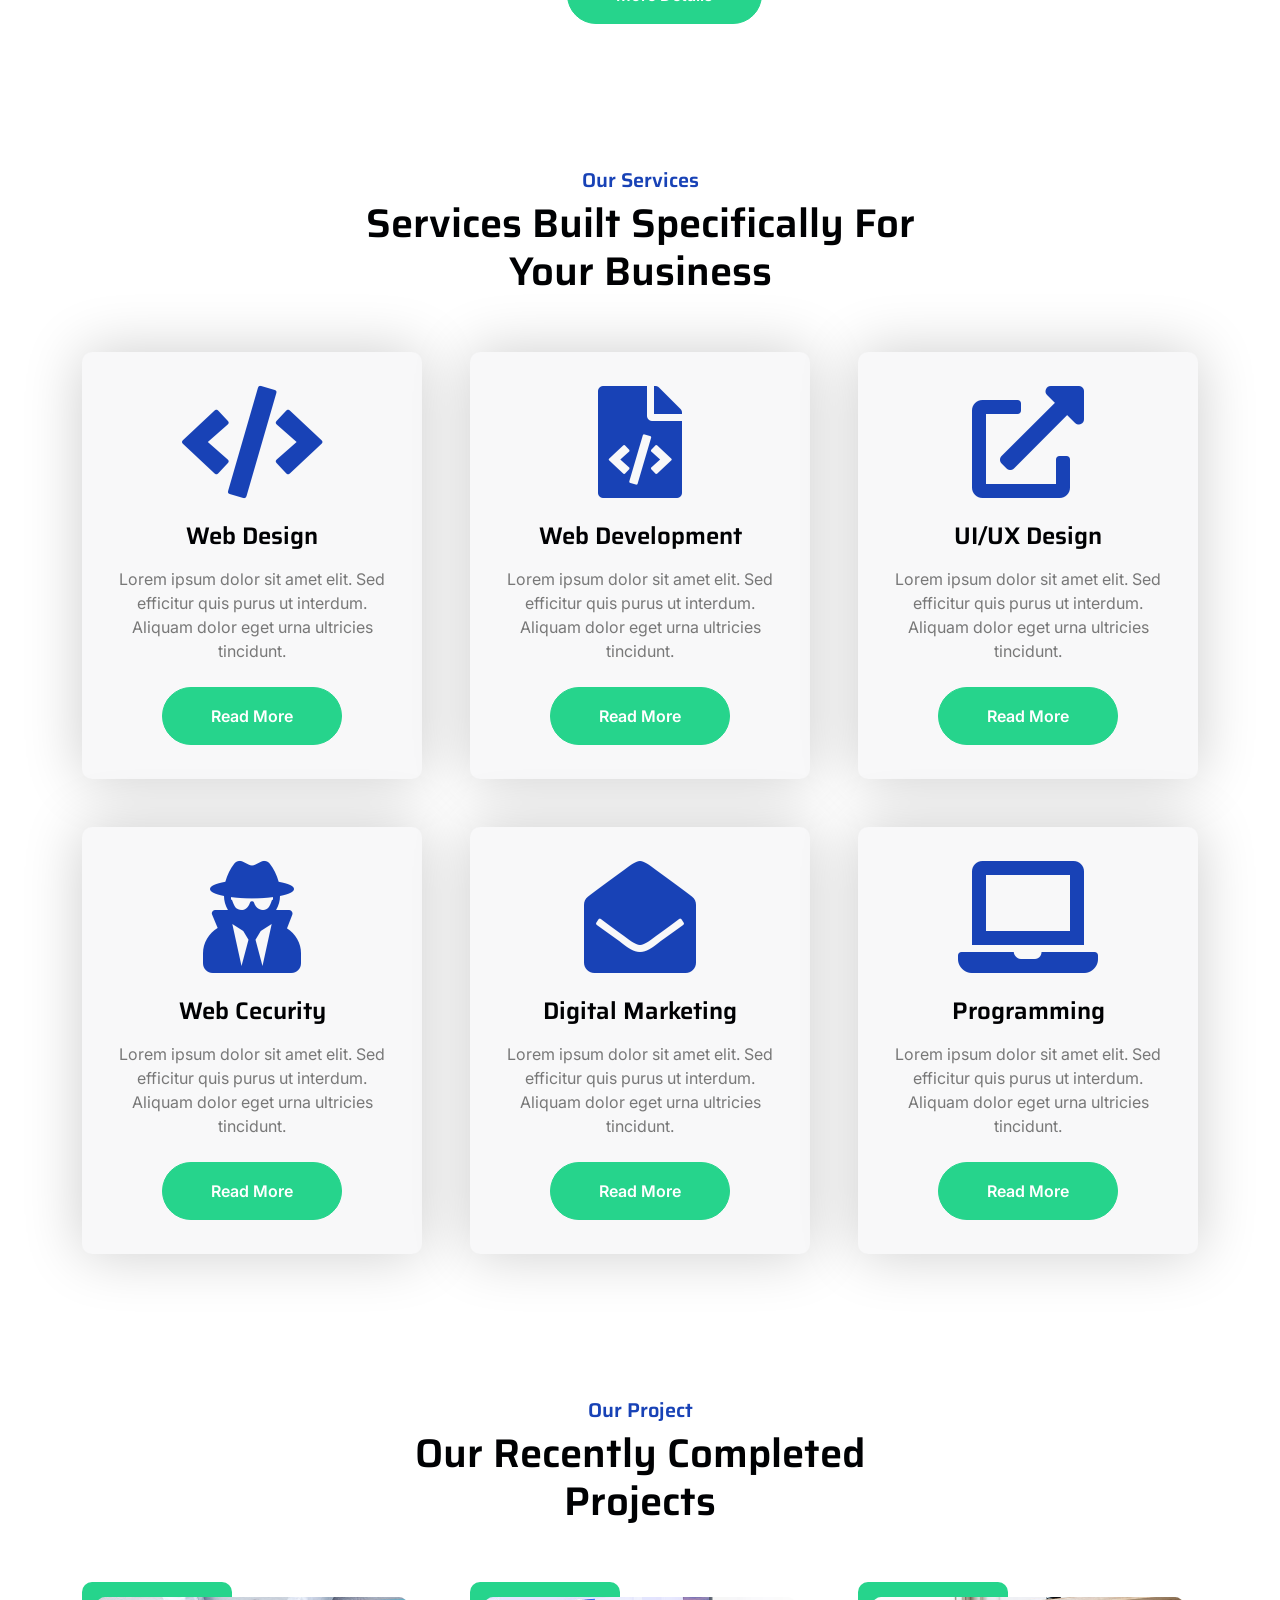
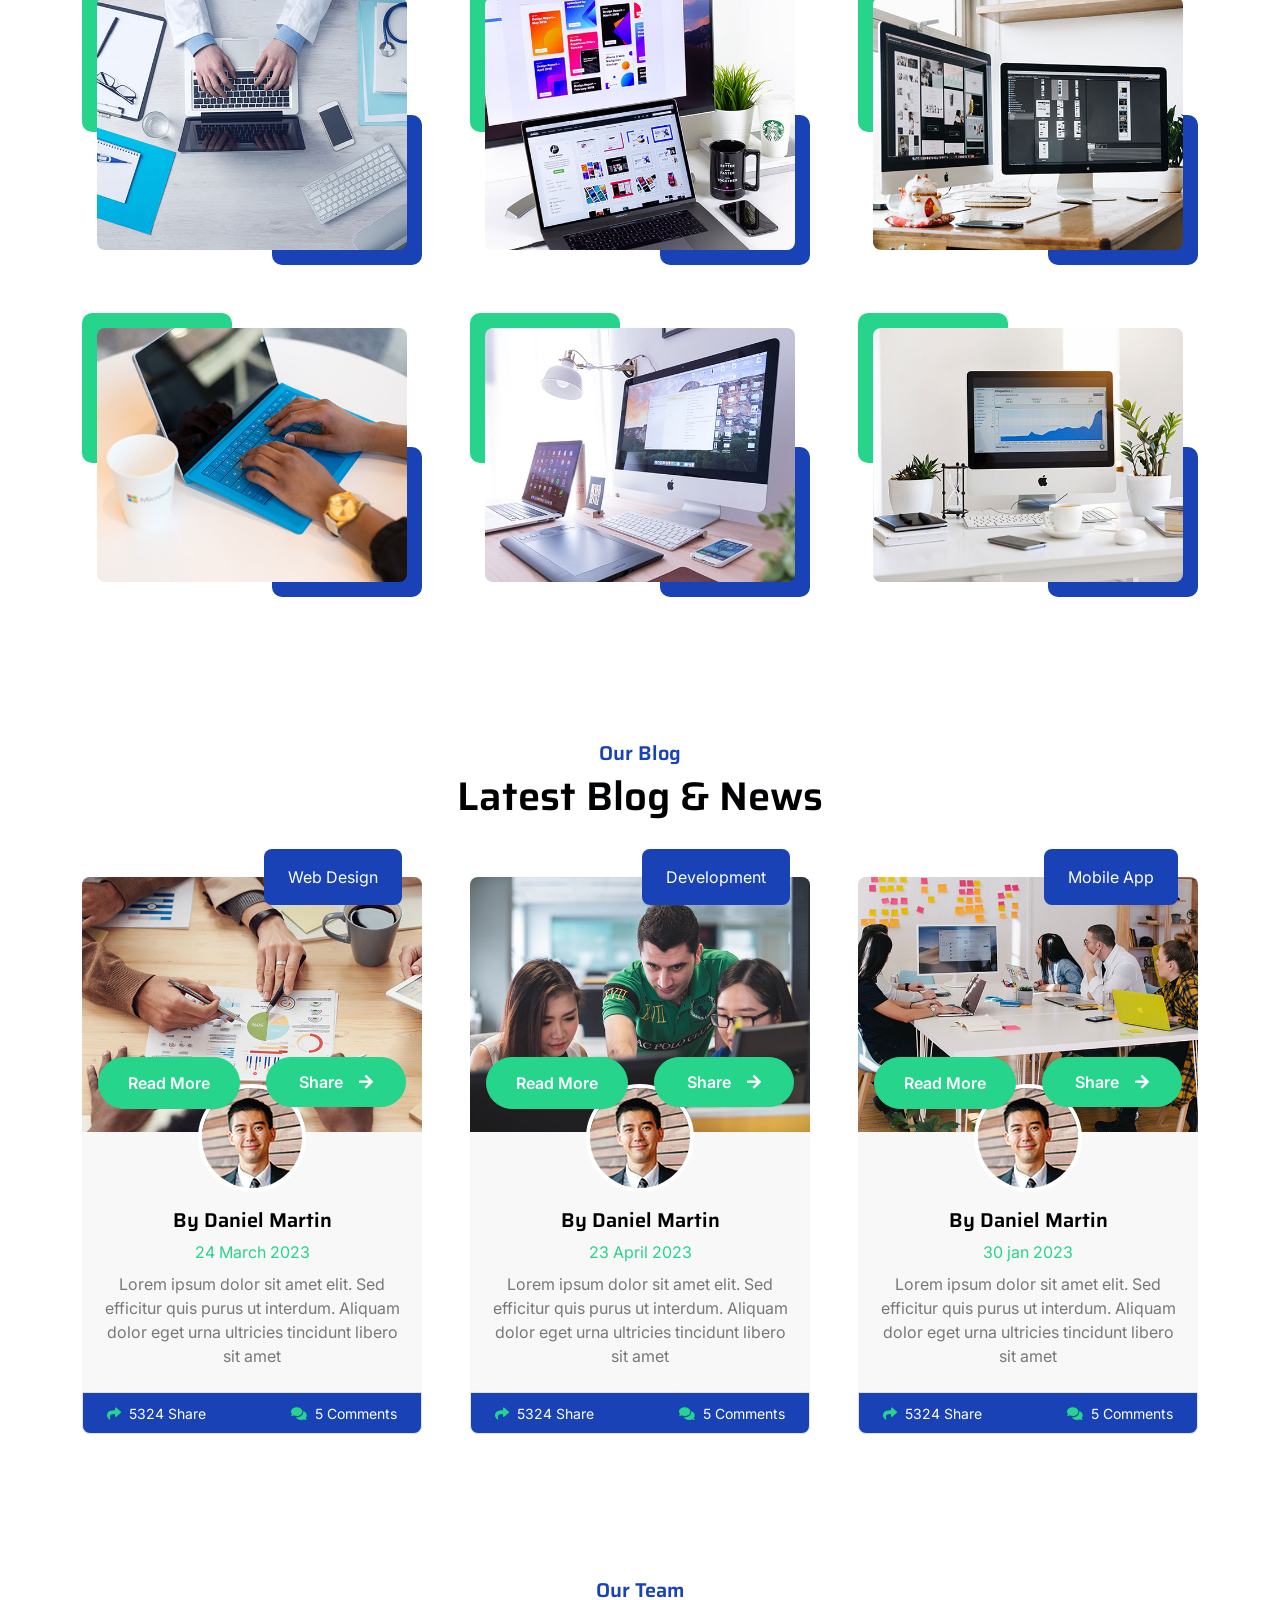
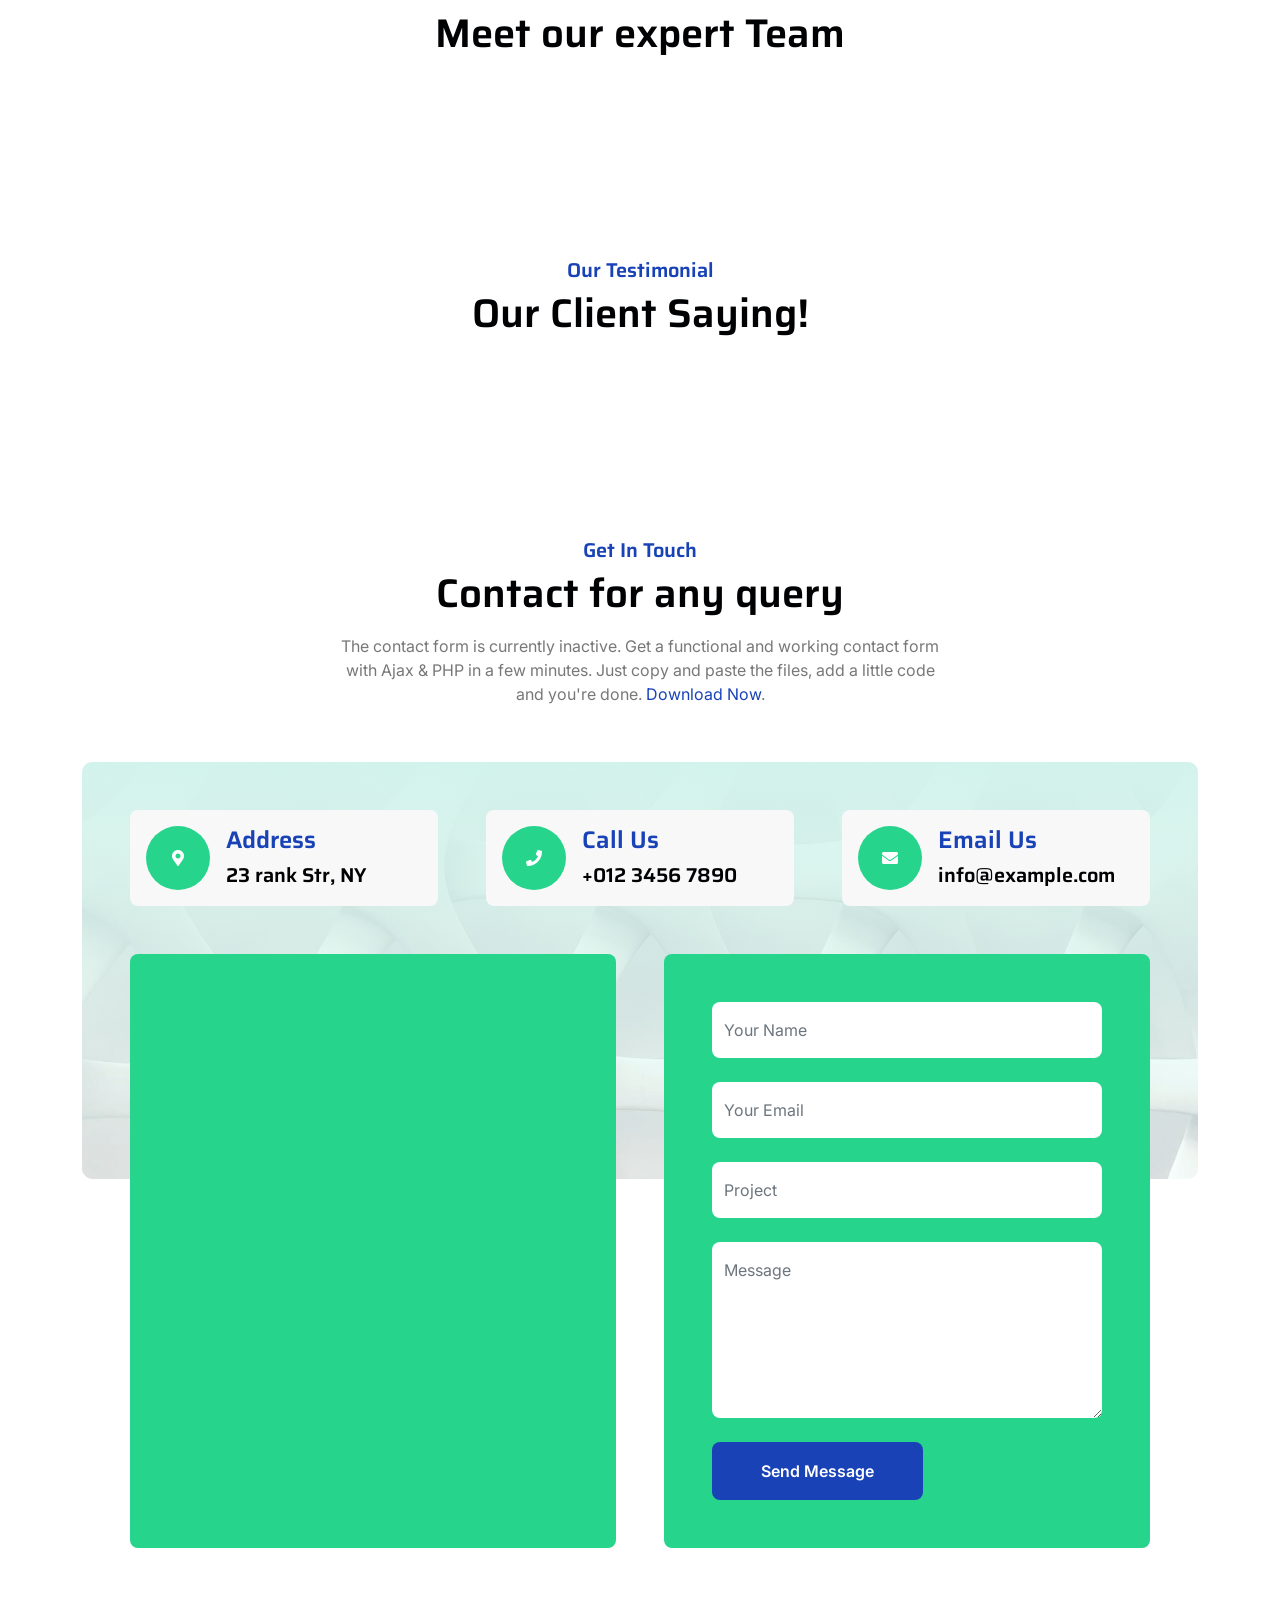
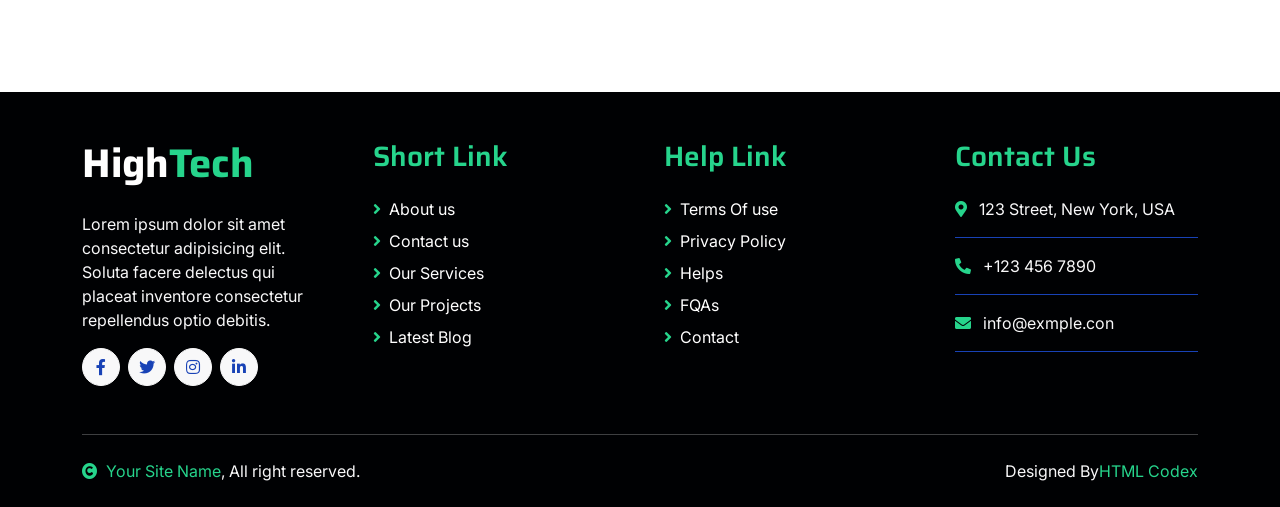
==== commit 550b0d91: "add muy  imge profile" ====
--- a/index.html
+++ b/index.html
@@ -508,11 +508,11 @@
                         <div class="team-content">
                             <div class="team-img-icon">
                                 <div class="team-img rounded-circle">
-                                    <img src="img/team-1.jpg" class="img-fluid w-100 rounded-circle" alt="">
+                                    <img src="img/abo-elhassan.jpeg" class="img-fluid w-100 rounded-circle" alt="">
                                 </div>
                                 <div class="team-name text-center py-3">
-                                    <h4 class="">Full Name</h4>
-                                    <p class="m-0">Designation</p>
+                                    <h4 class="">Abo-Elhassan Abdo</h4>
+                                    <p class="m-0">back-end developer</p>
                                 </div>
                                 <div class="team-icon d-flex justify-content-center pb-4">
                                     <a class="btn btn-square btn-secondary text-white rounded-circle m-1" href=""><i class="fab fa-facebook-f"></i></a>
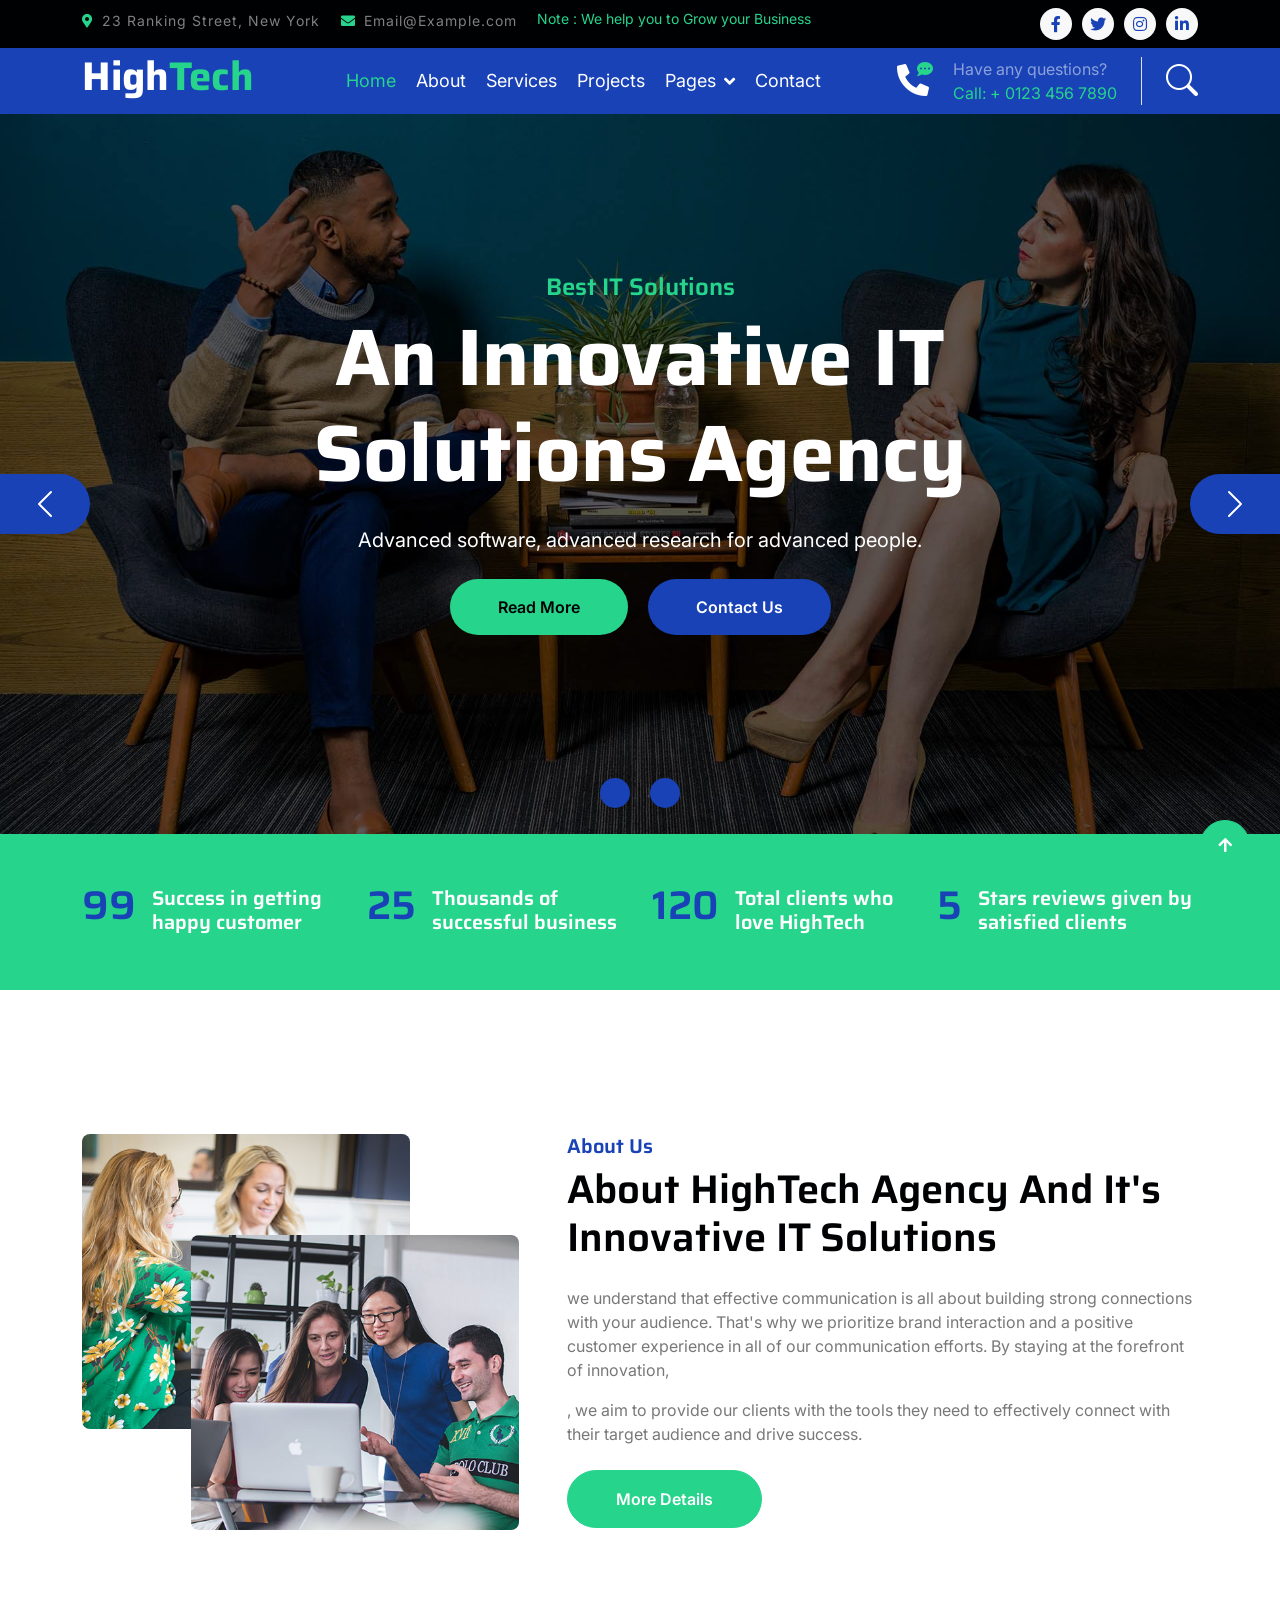
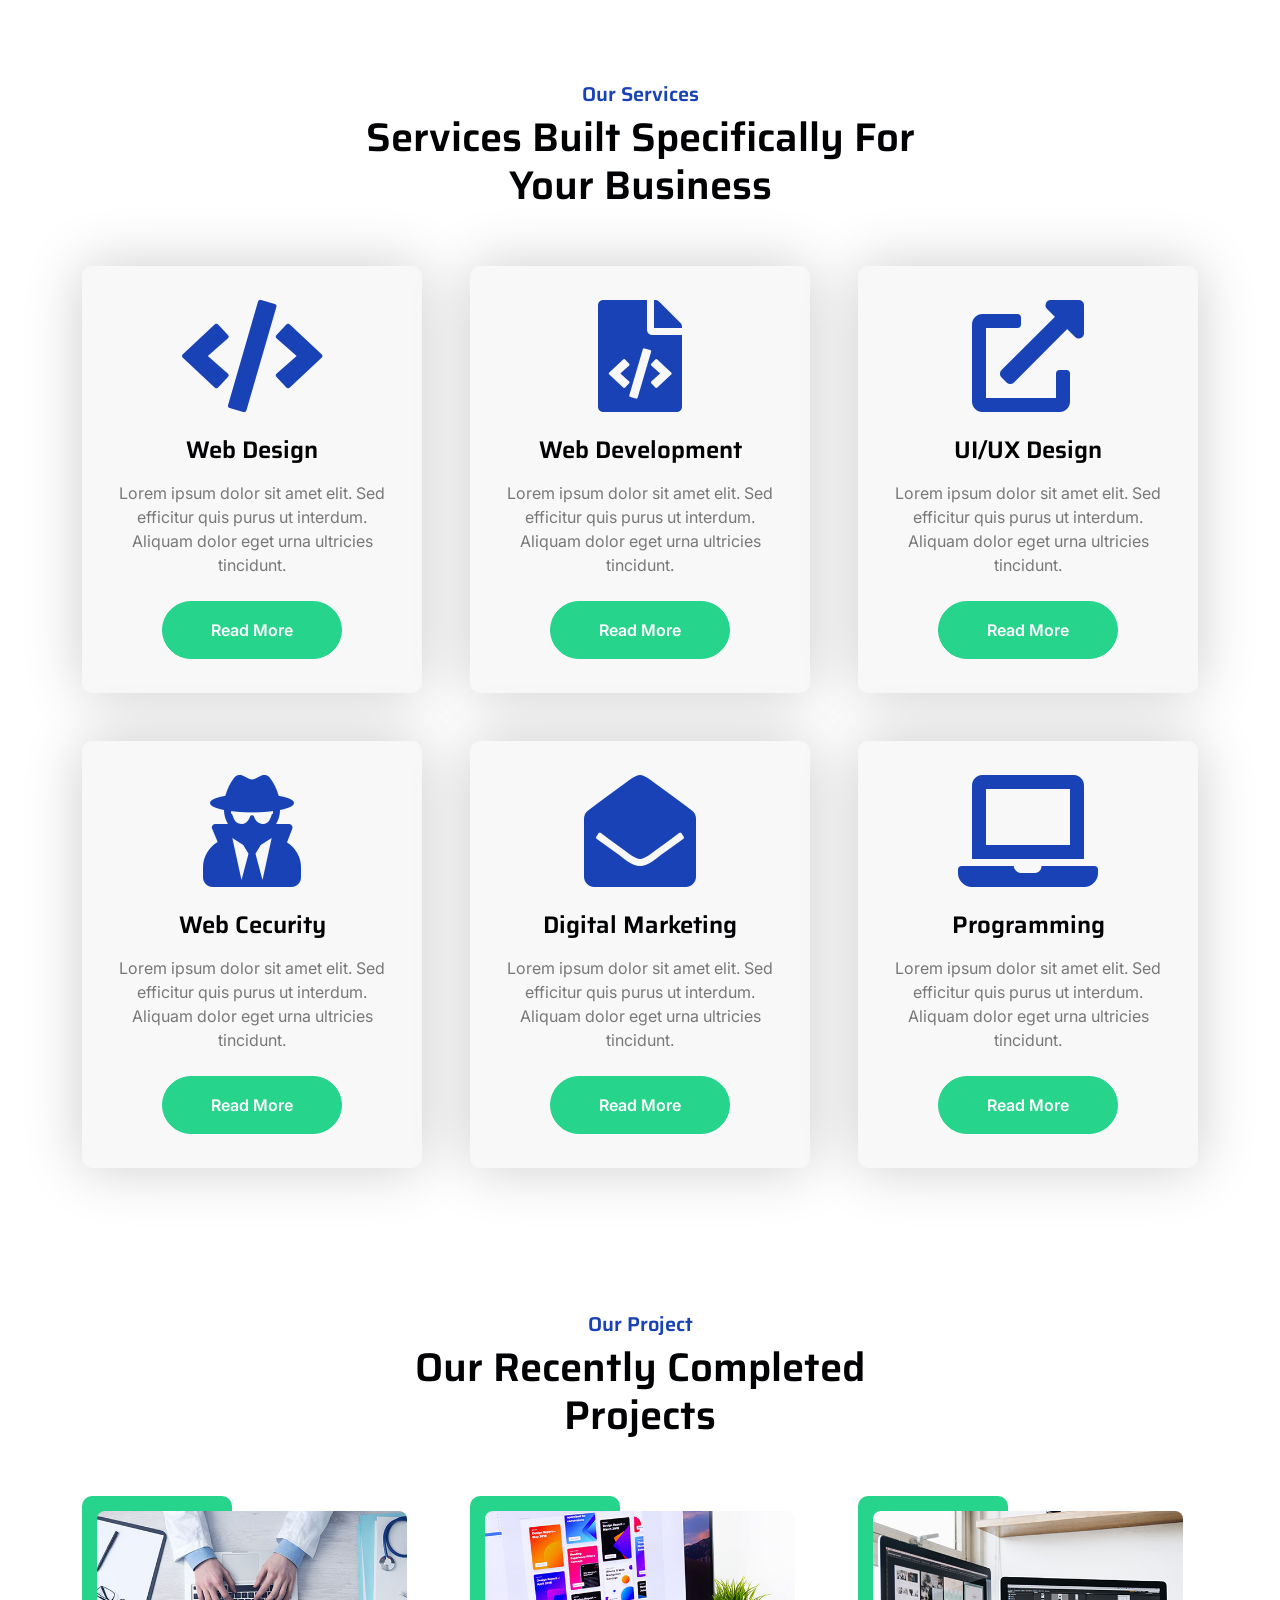
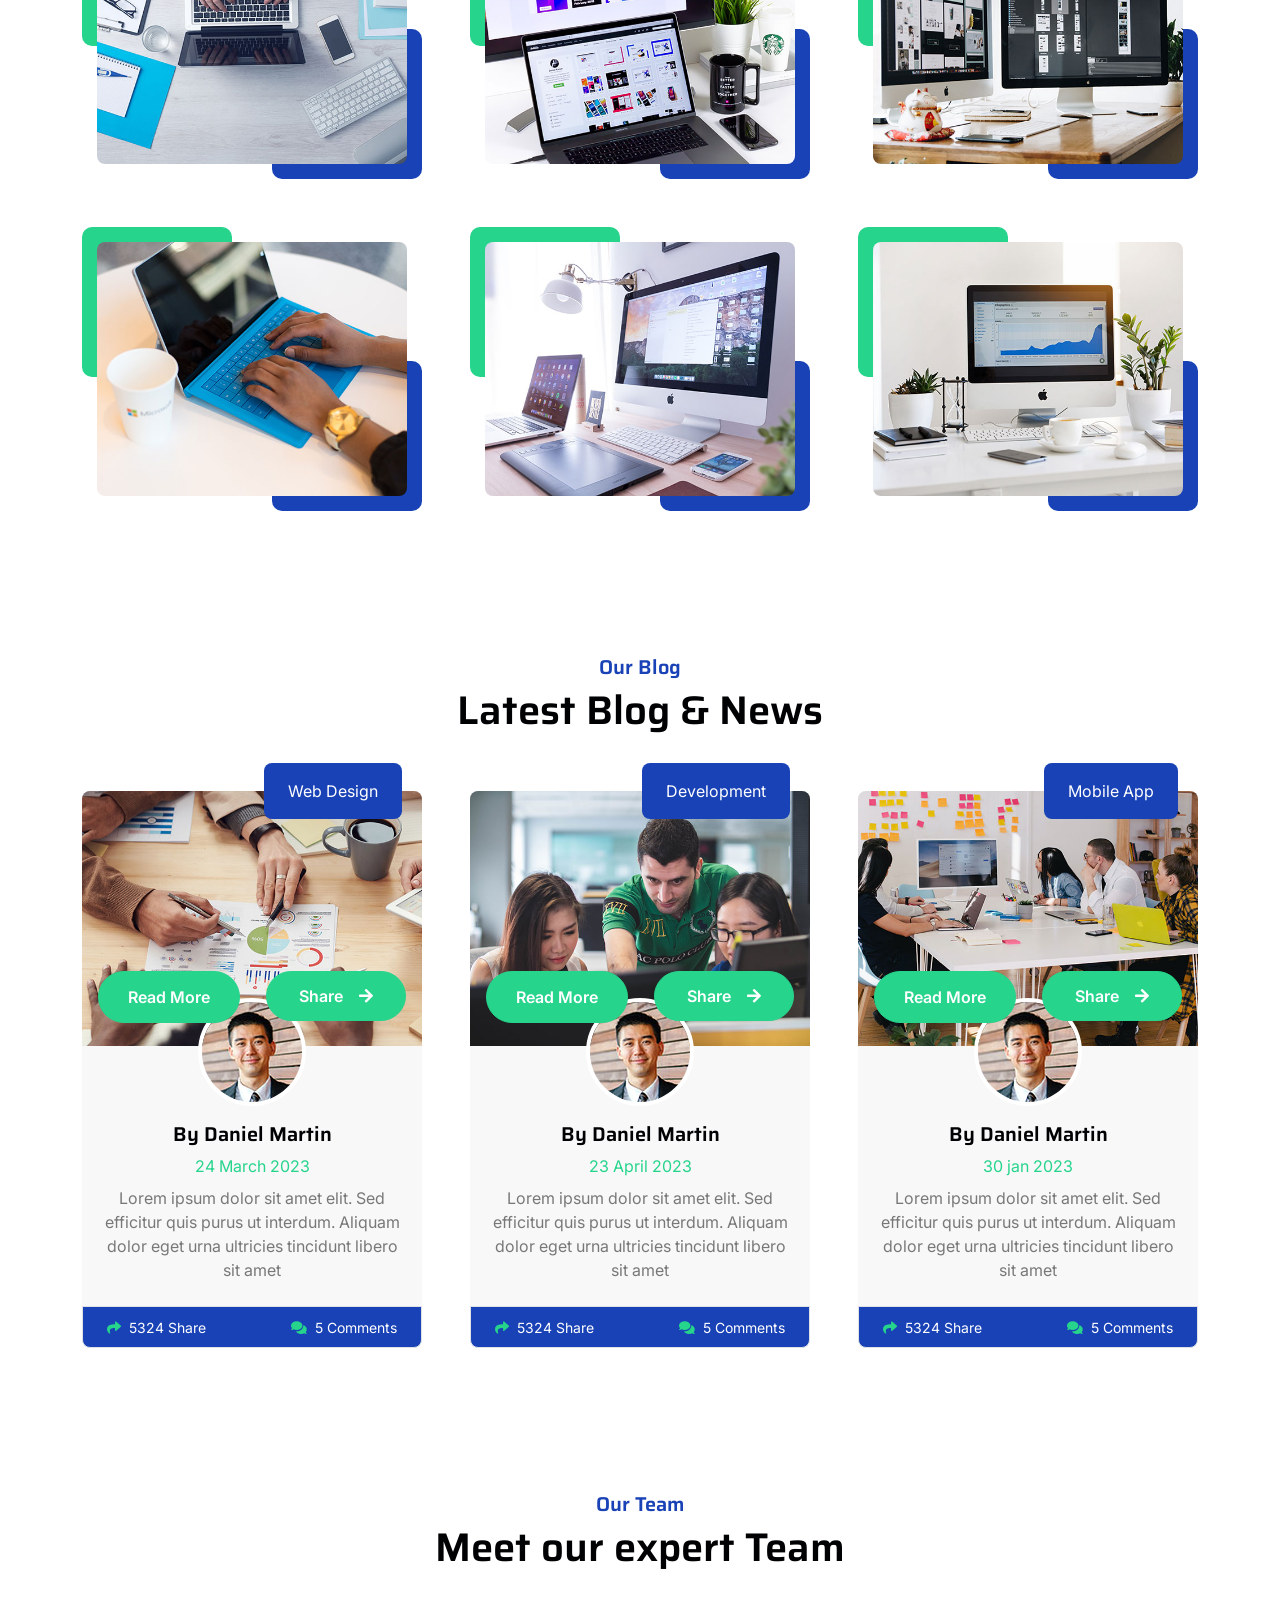
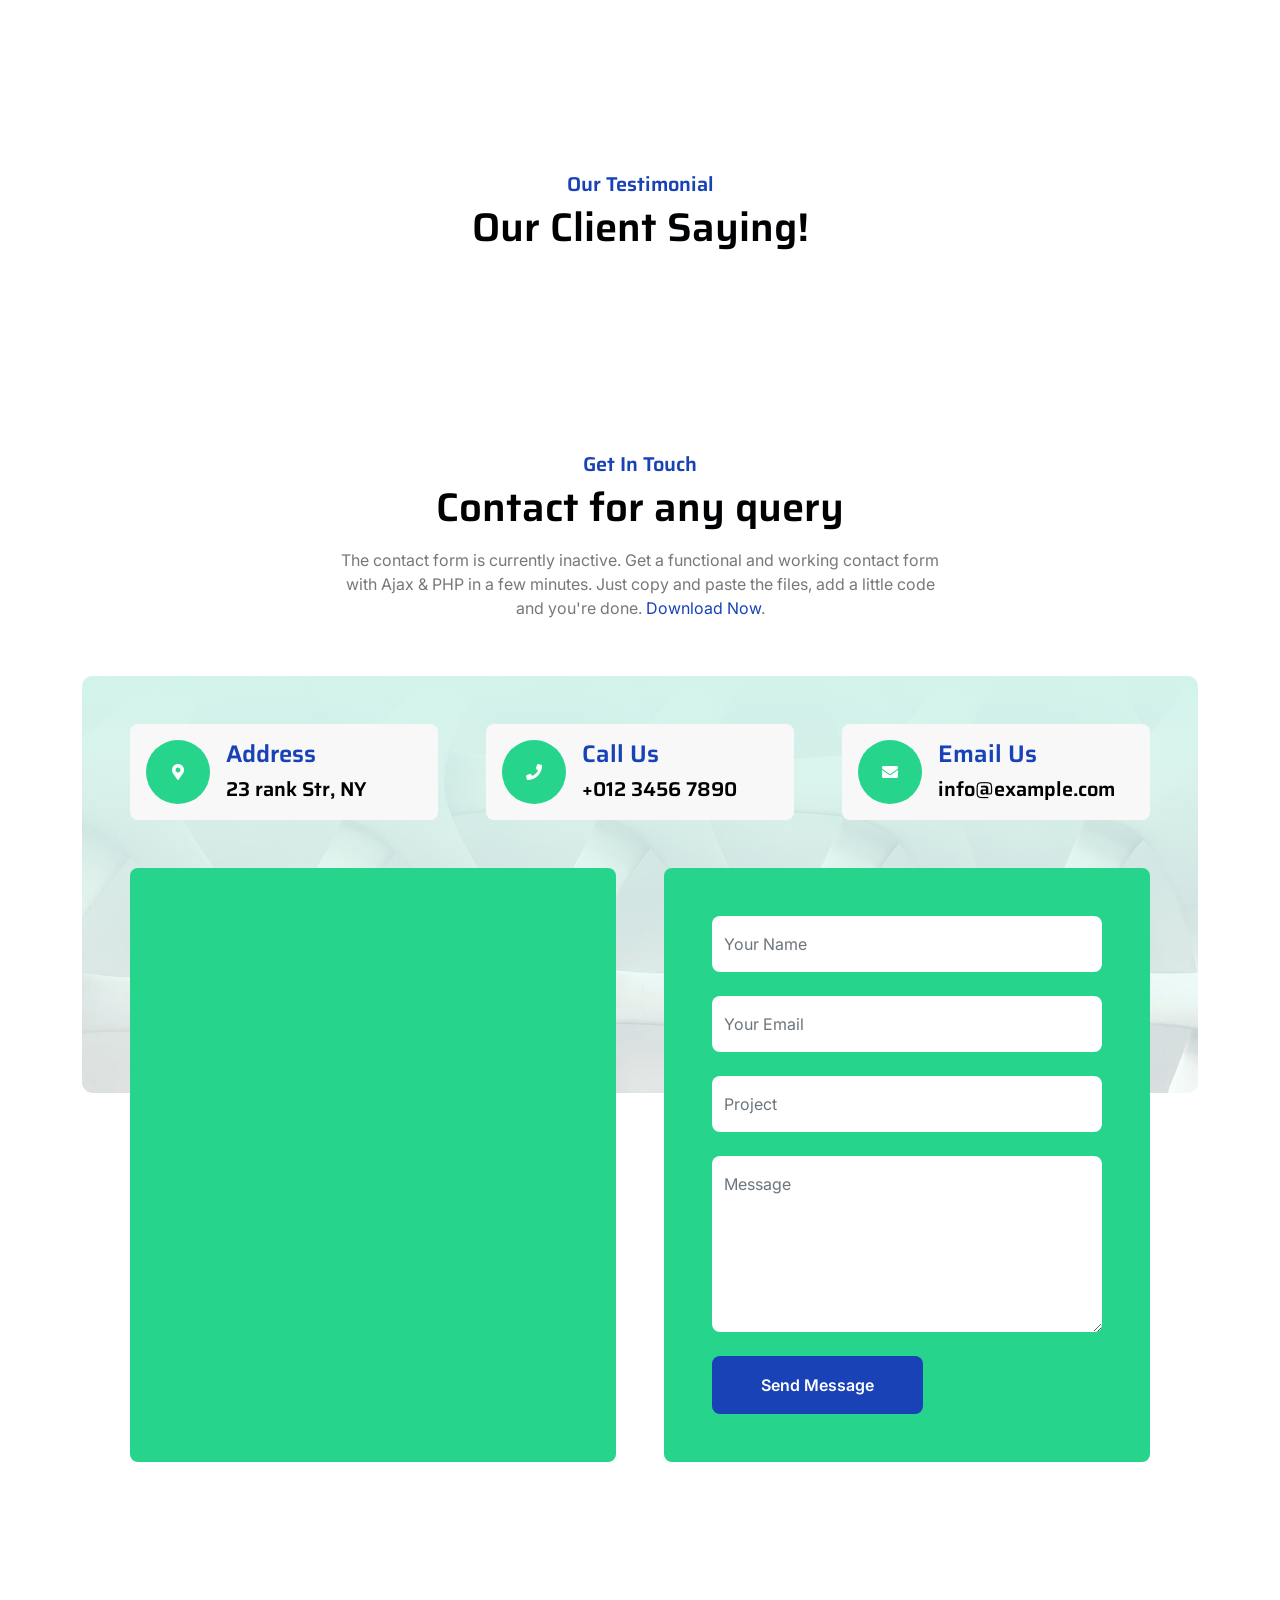
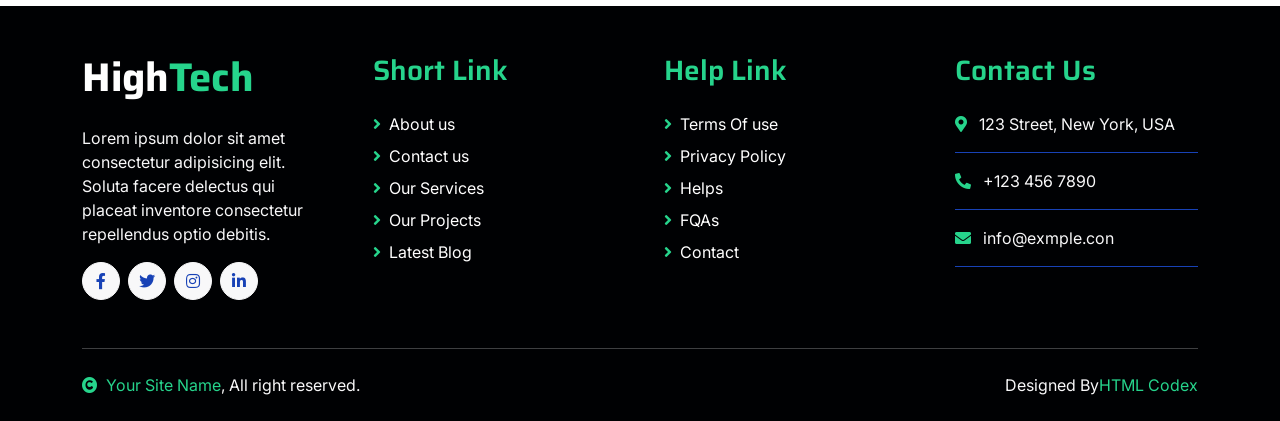
==== commit 02c96672: "update home page" ====
--- a/index.html
+++ b/index.html
@@ -119,7 +119,7 @@
                             <div class="container carousel-content">
                                 <h6 class="text-secondary h4 animated fadeInUp">Best IT Solutions</h6>
                                 <h1 class="text-white display-1 mb-4 animated fadeInRight">An Innovative IT Solutions Agency</h1>
-                                <p class="mb-4 text-white fs-5 animated fadeInDown">Lorem ipsum dolor sit amet elit. Sed efficitur quis purus ut interdum. Pellentesque aliquam dolor eget urna ultricies tincidunt.</p>
+                                <p class="mb-4 text-white fs-5 animated fadeInDown">Advanced software, advanced research for advanced people.</p>
                                 <a href="" class="me-2"><button type="button" class="px-4 py-sm-3 px-sm-5 btn btn-primary rounded-pill carousel-content-btn1 animated fadeInLeft">Read More</button></a>
                                 <a href="" class="ms-2"><button type="button" class="px-4 py-sm-3 px-sm-5 btn btn-primary rounded-pill carousel-content-btn2 animated fadeInRight">Contact Us</button></a>
                             </div>
@@ -200,8 +200,8 @@
                     <div class="col-lg-7 col-md-6 col-sm-12 wow fadeIn" data-wow-delay=".5s">
                         <h5 class="text-primary">About Us</h5>
                         <h1 class="mb-4">About HighTech Agency And It's Innovative IT Solutions</h1>
-                        <p>Lorem ipsum dolor sit amet, consectetur adipiscing elit. Sed efficitur quis purus ut interdum. Pellentesque aliquam dolor eget urna ultricies tincidunt. Nam volutpat libero sit amet leo cursus, ac viverra eros tristique. Morbi quis quam mi. Cras vel gravida eros. Proin scelerisque quam nec elementum viverra. Suspendisse viverra hendrerit diam in tempus. Etiam gravida justo nec erat vestibulum, et malesuada augue laoreet.</p>
-                        <p class="mb-4">Pellentesque aliquam dolor eget urna ultricies tincidunt. Nam volutpat libero sit amet leo cursus, ac viverra eros tristique. Morbi quis quam mi. Cras vel gravida eros. Proin scelerisque quam nec elementum viverra. Suspendisse viverra hendrerit diam in tempus.</p>
+                        <p>we understand that effective communication is all about building strong connections with your audience. That's why we prioritize brand interaction and a positive customer experience in all of our communication efforts. By staying at the forefront of innovation,<p>
+                        <p class="mb-4">, we aim to provide our clients with the tools they need to effectively connect with their target audience and drive success.</p>
                         <a href="" class="btn btn-secondary rounded-pill px-5 py-3 text-white">More Details</a>
                     </div>
                 </div>
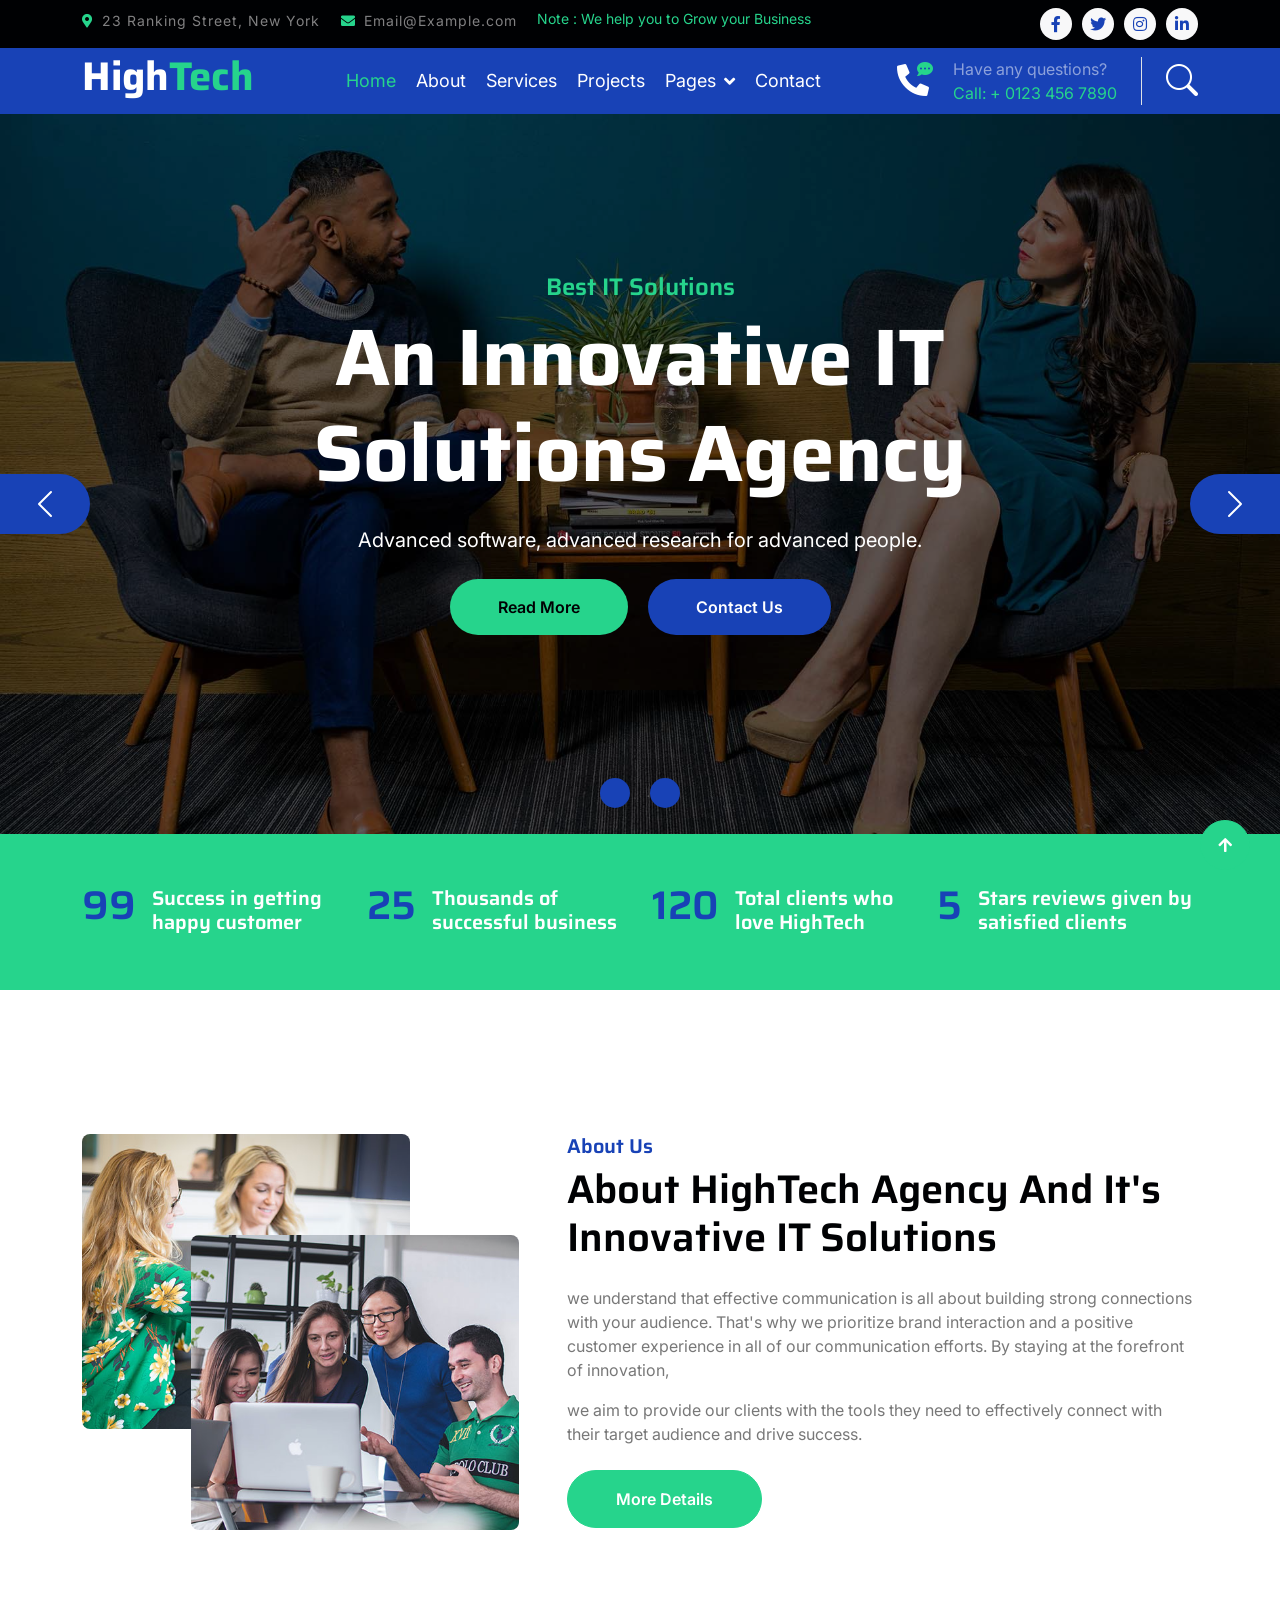
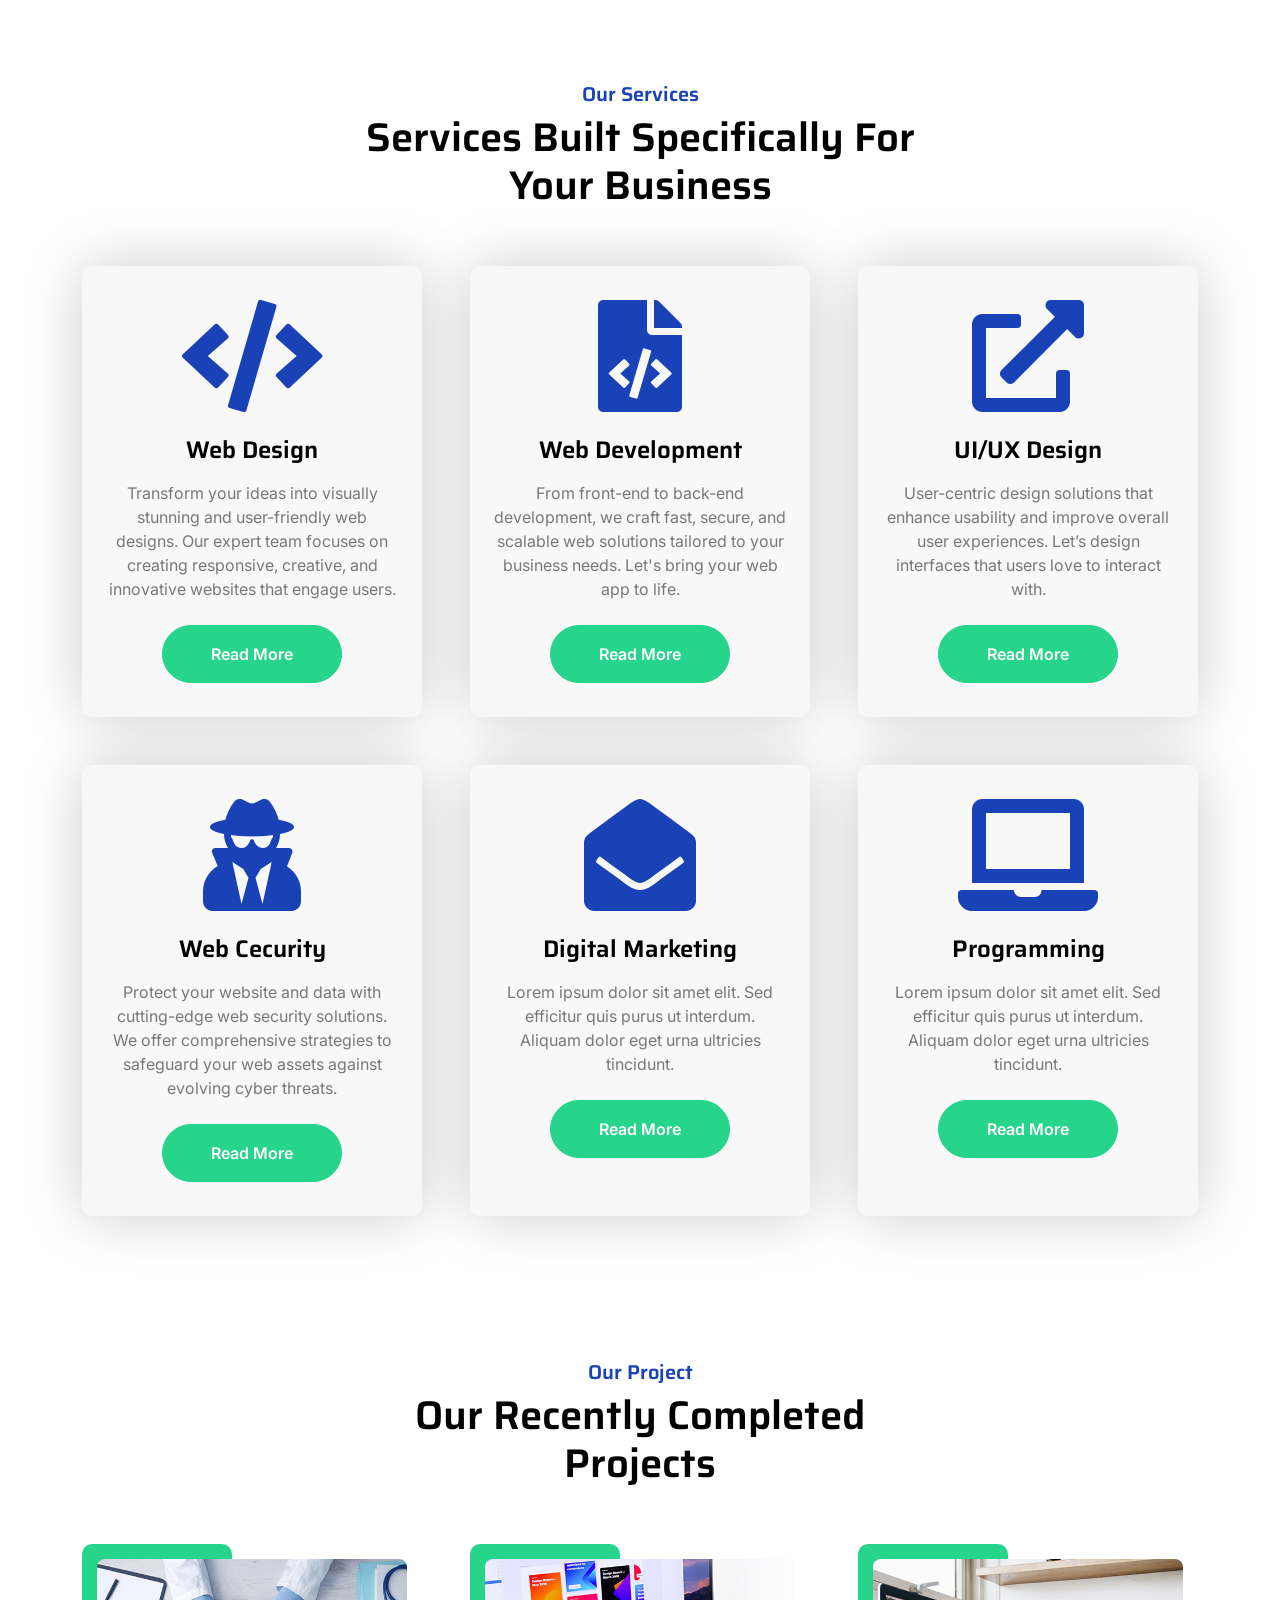
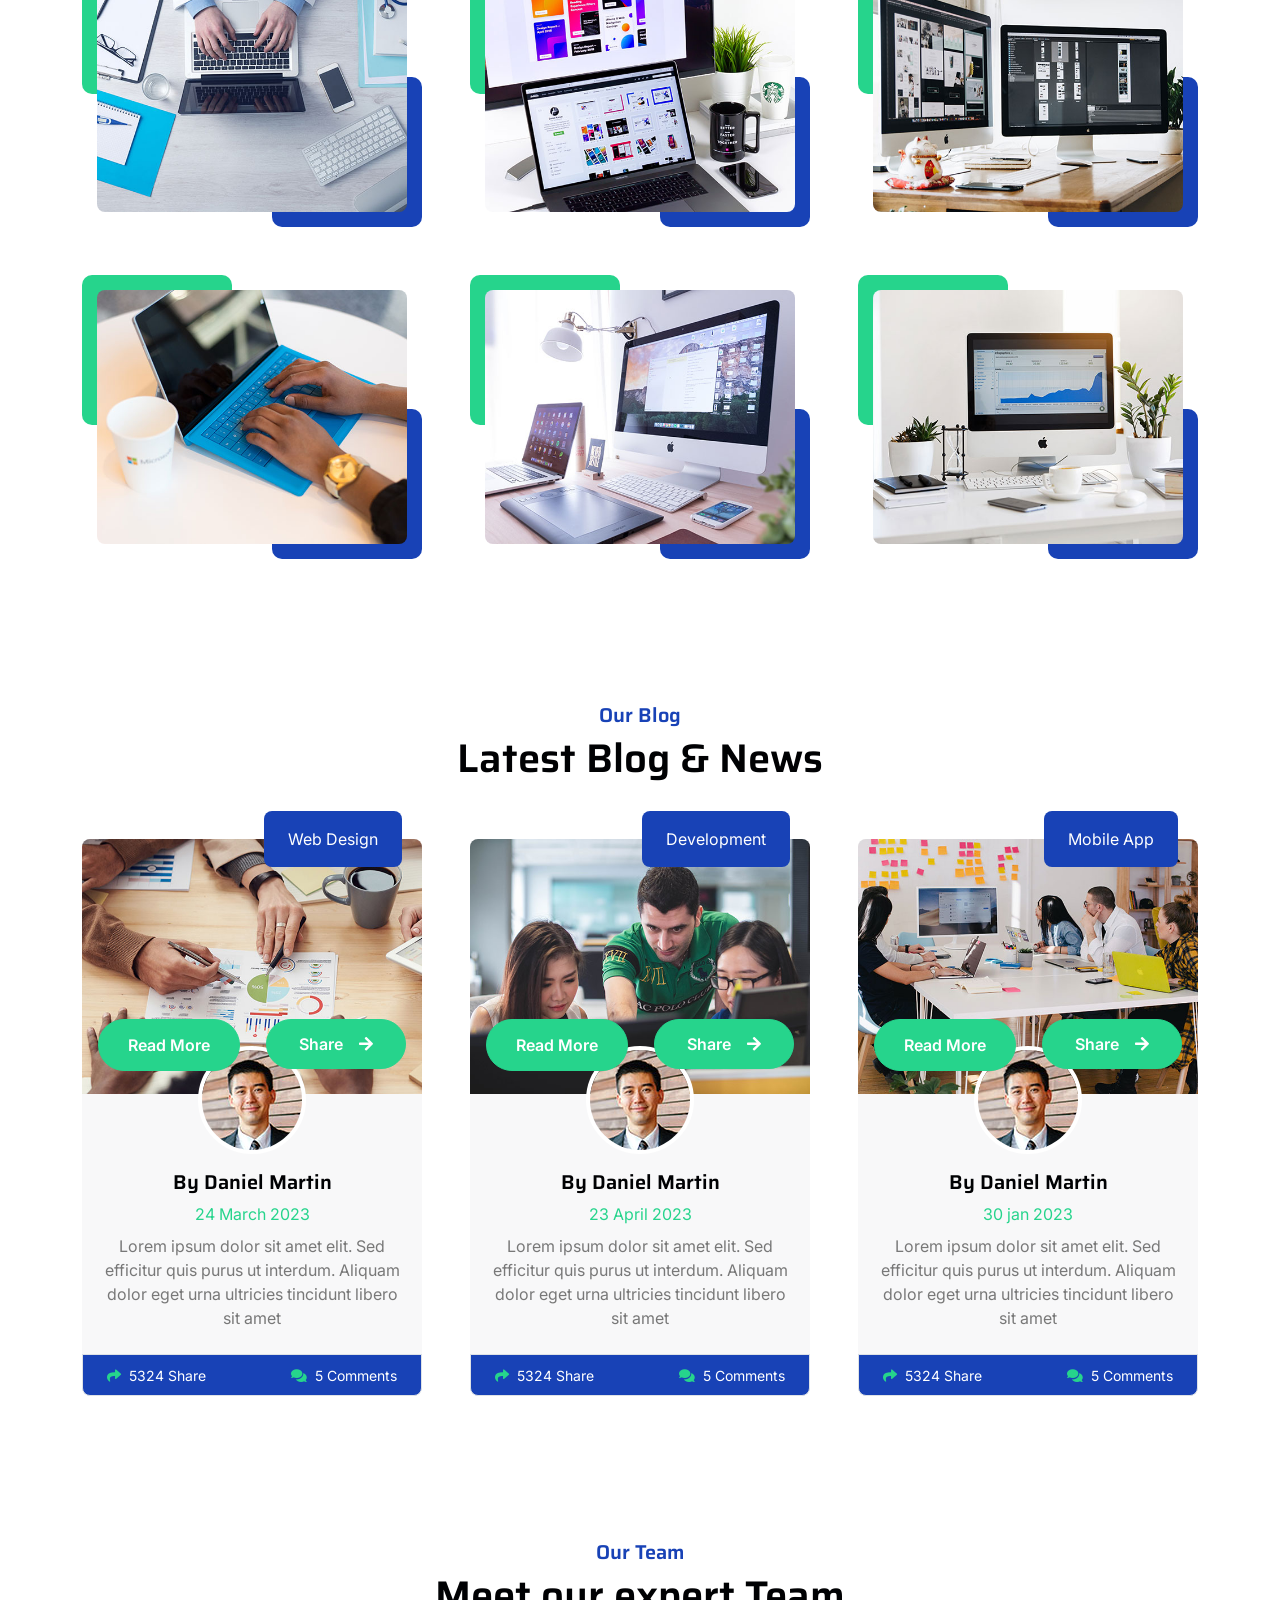
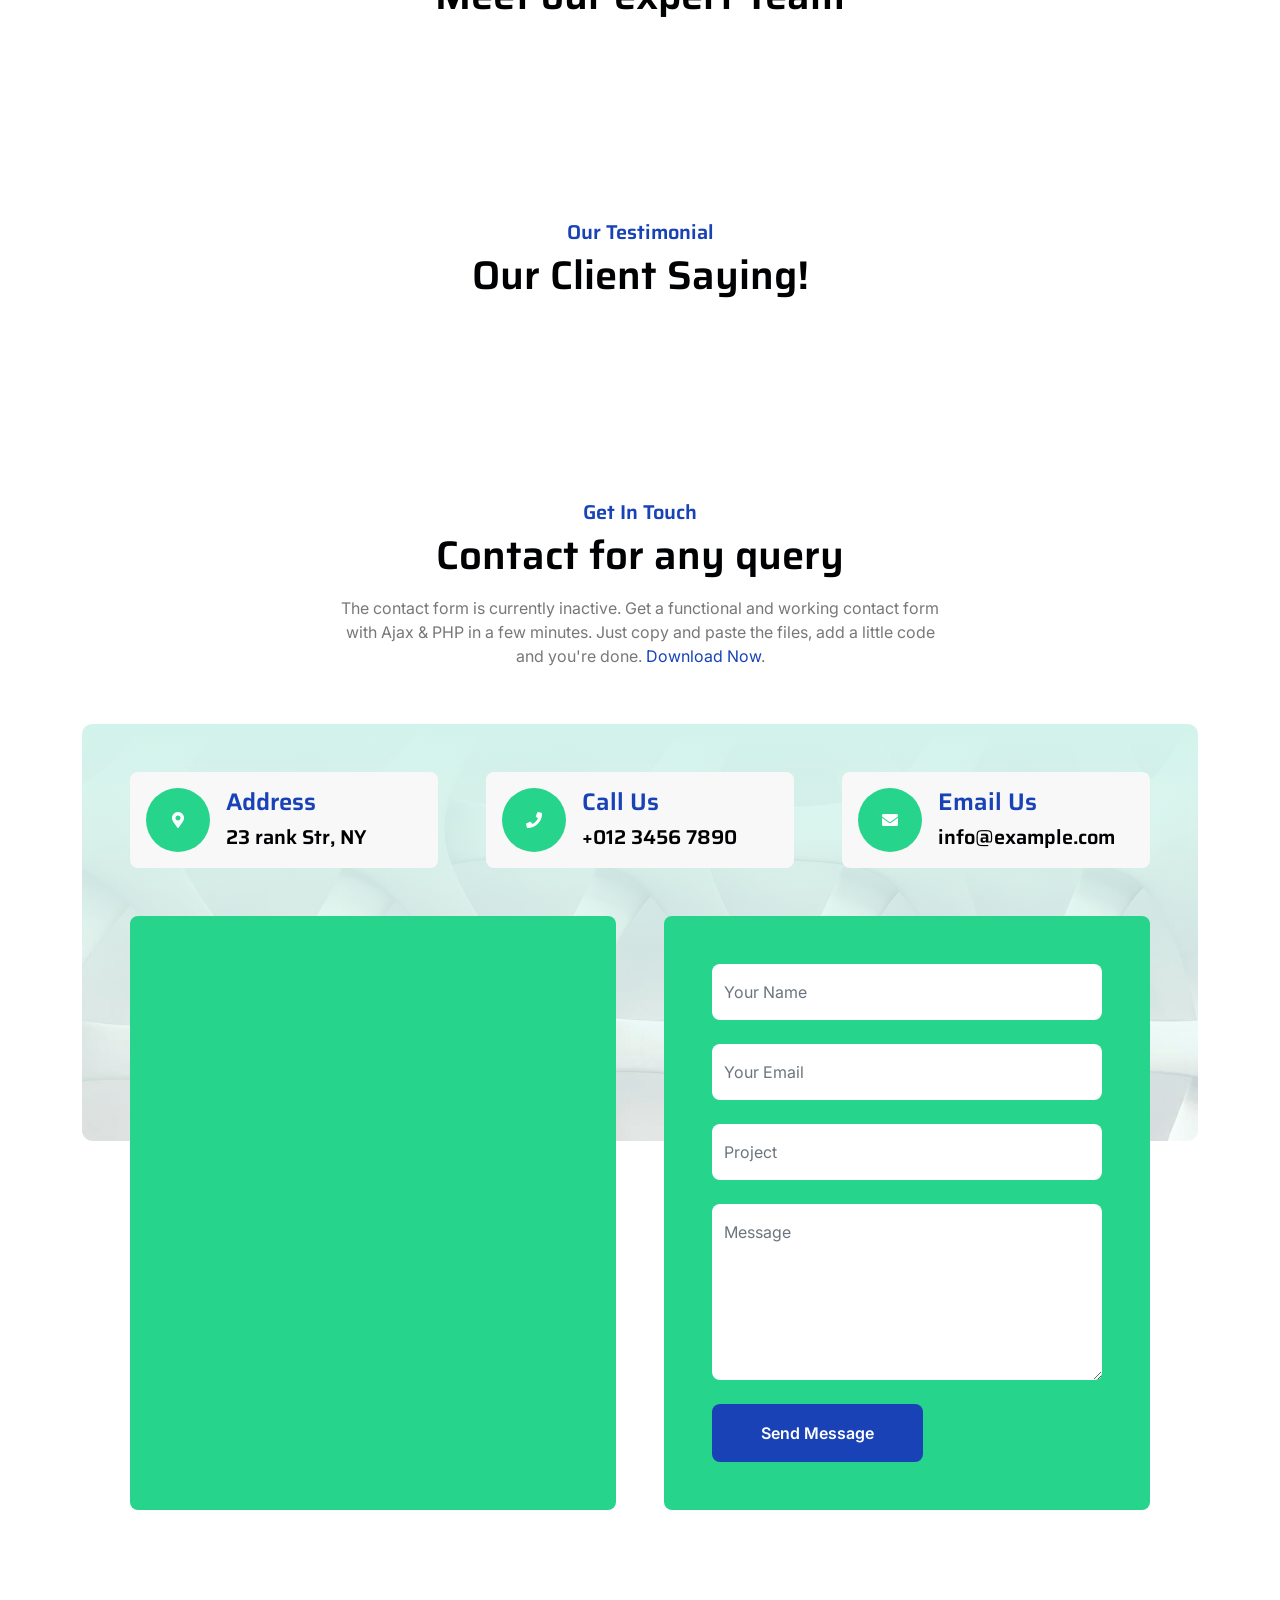
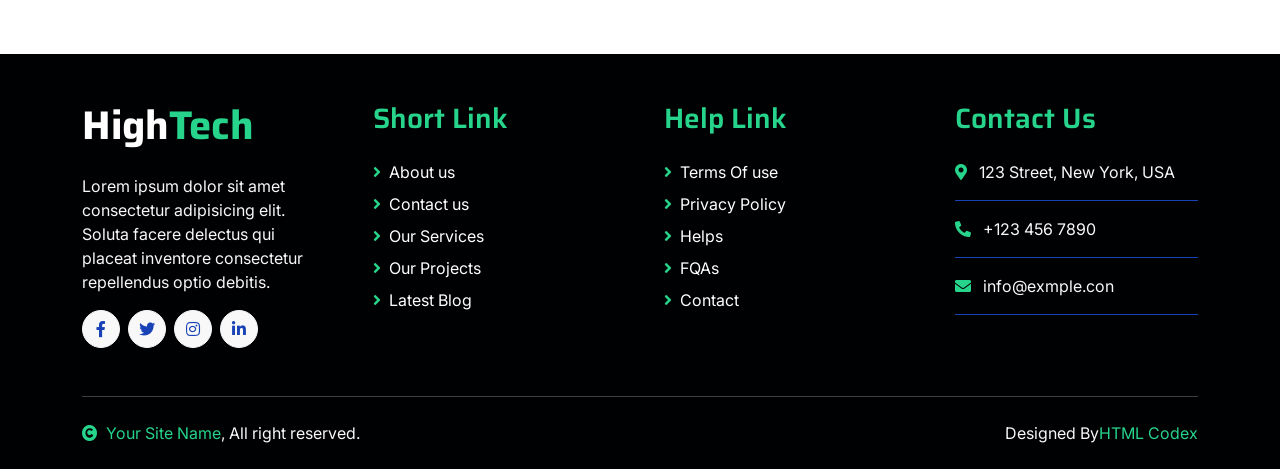
==== commit 64f5fc67: "update" ====
--- a/index.html
+++ b/index.html
@@ -131,7 +131,7 @@
                             <div class="container carousel-content">
                                 <h6 class="text-secondary h4 animated fadeInUp">Best IT Solutions</h6>
                                 <h1 class="text-white display-1 mb-4 animated fadeInLeft">Quality Digital Services You Really Need!</h1>
-                                <p class="mb-4 text-white fs-5 animated fadeInDown">Lorem ipsum dolor sit amet elit. Sed efficitur quis purus ut interdum. Pellentesque aliquam dolor eget urna ultricies tincidunt.</p>
+                                <p class="mb-4 text-white fs-5 animated fadeInDown">Empowering businesses through innovative technology solutions.</p>
                                 <a href="" class="me-2"><button type="button" class="px-4 py-sm-3 px-sm-5 btn btn-primary rounded-pill carousel-content-btn1 animated fadeInLeft">Read More</button></a>
                                 <a href="" class="ms-2"><button type="button" class="px-4 py-sm-3 px-sm-5 btn btn-primary rounded-pill carousel-content-btn2 animated fadeInRight">Contact Us</button></a>
                             </div>
@@ -201,7 +201,7 @@
                         <h5 class="text-primary">About Us</h5>
                         <h1 class="mb-4">About HighTech Agency And It's Innovative IT Solutions</h1>
                         <p>we understand that effective communication is all about building strong connections with your audience. That's why we prioritize brand interaction and a positive customer experience in all of our communication efforts. By staying at the forefront of innovation,<p>
-                        <p class="mb-4">, we aim to provide our clients with the tools they need to effectively connect with their target audience and drive success.</p>
+                        <p class="mb-4">we aim to provide our clients with the tools they need to effectively connect with their target audience and drive success.</p>
                         <a href="" class="btn btn-secondary rounded-pill px-5 py-3 text-white">More Details</a>
                     </div>
                 </div>
@@ -224,7 +224,7 @@
                                 <div class="services-content-icon">
                                     <i class="fa fa-code fa-7x mb-4 text-primary"></i>
                                     <h4 class="mb-3">Web Design</h4>
-                                    <p class="mb-4">Lorem ipsum dolor sit amet elit. Sed efficitur quis purus ut interdum. Aliquam dolor eget urna ultricies tincidunt.</p>
+                                    <p class="mb-4">Transform your ideas into visually stunning and user-friendly web designs. Our expert team focuses on creating responsive, creative, and innovative websites that engage users.</p>
                                     <a href="" class="btn btn-secondary text-white px-5 py-3 rounded-pill">Read More</a>
                                 </div>
                             </div>
@@ -236,7 +236,7 @@
                                 <div class="services-content-icon">
                                     <i class="fa fa-file-code fa-7x mb-4 text-primary"></i>
                                     <h4 class="mb-3">Web Development</h4>
-                                    <p class="mb-4">Lorem ipsum dolor sit amet elit. Sed efficitur quis purus ut interdum. Aliquam dolor eget urna ultricies tincidunt.</p>
+                                    <p class="mb-4">From front-end to back-end development, we craft fast, secure, and scalable web solutions tailored to your business needs. Let's bring your web app to life.</p>
                                     <a href="" class="btn btn-secondary text-white px-5 py-3 rounded-pill">Read More</a>
                                 </div>
                             </div>
@@ -248,7 +248,7 @@
                                 <div class="services-content-icon">
                                     <i class="fa fa-external-link-alt fa-7x mb-4 text-primary"></i>
                                     <h4 class="mb-3">UI/UX Design</h4>
-                                    <p class="mb-4">Lorem ipsum dolor sit amet elit. Sed efficitur quis purus ut interdum. Aliquam dolor eget urna ultricies tincidunt.</p>
+                                    <p class="mb-4">User-centric design solutions that enhance usability and improve overall user experiences. Let’s design interfaces that users love to interact with.</p>
                                     <a href="" class="btn btn-secondary text-white px-5 py-3 rounded-pill">Read More</a>
                                 </div>
                             </div>
@@ -260,7 +260,7 @@
                                 <div class="services-content-icon">
                                     <i class="fas fa-user-secret fa-7x mb-4 text-primary"></i>
                                     <h4 class="mb-3">Web Cecurity</h4>
-                                    <p class="mb-4">Lorem ipsum dolor sit amet elit. Sed efficitur quis purus ut interdum. Aliquam dolor eget urna ultricies tincidunt.</p>
+                                    <p class="mb-4">Protect your website and data with cutting-edge web security solutions. We offer comprehensive strategies to safeguard your web assets against evolving cyber threats.</p>
                                     <a href="" class="btn btn-secondary text-white px-5 py-3 rounded-pill">Read More</a>
                                 </div>
                                 
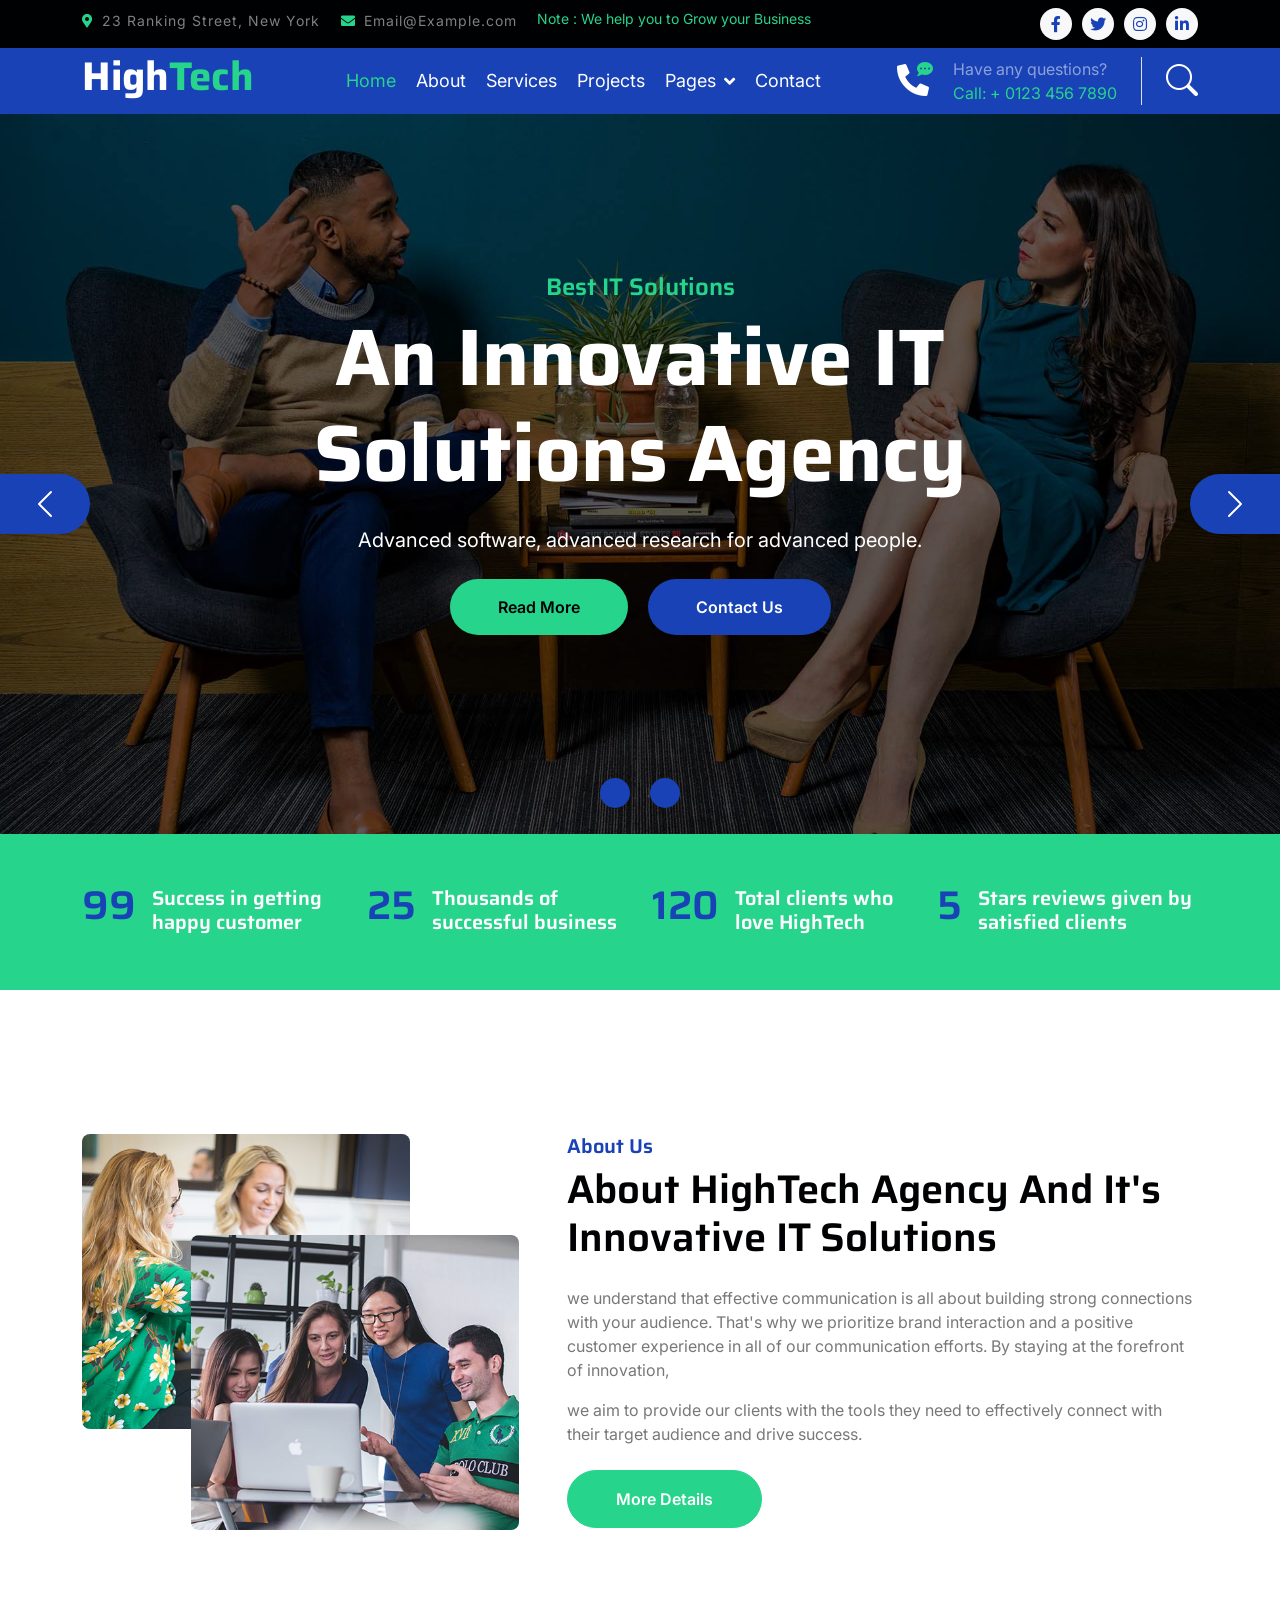
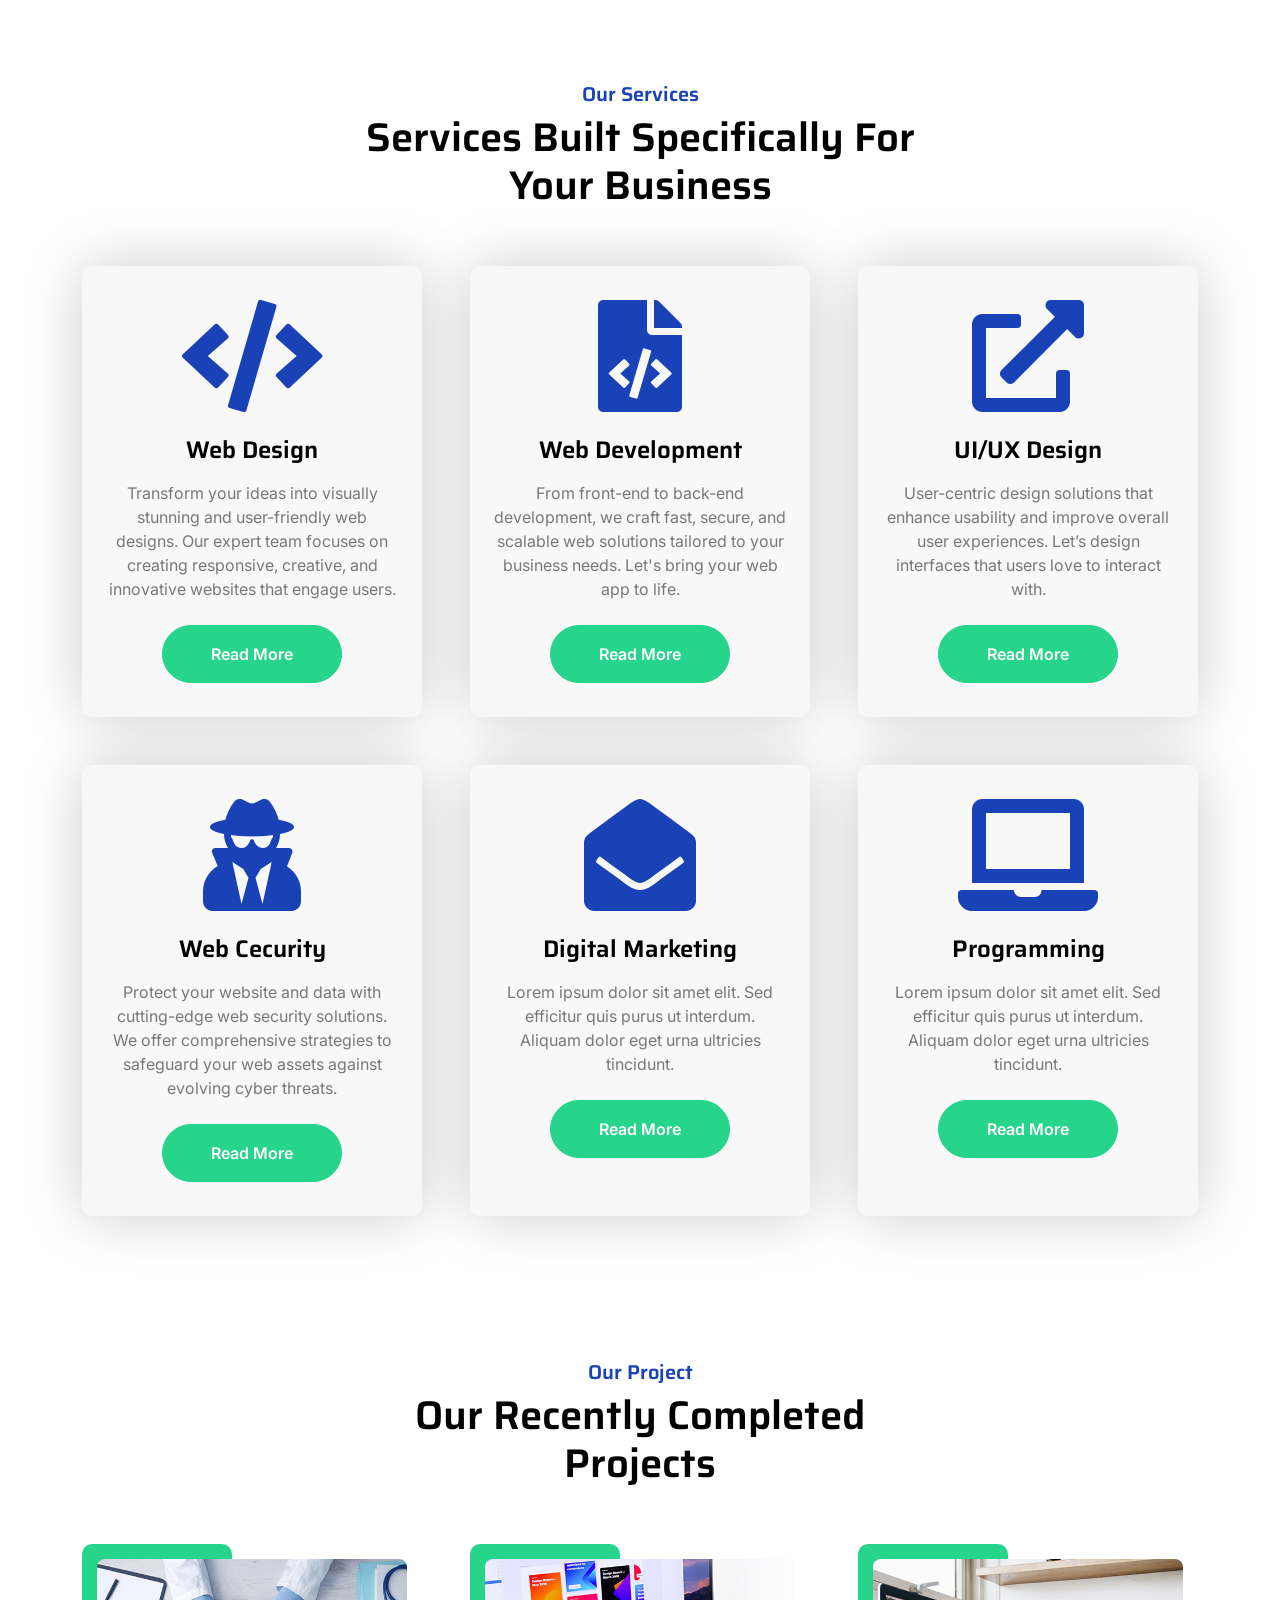
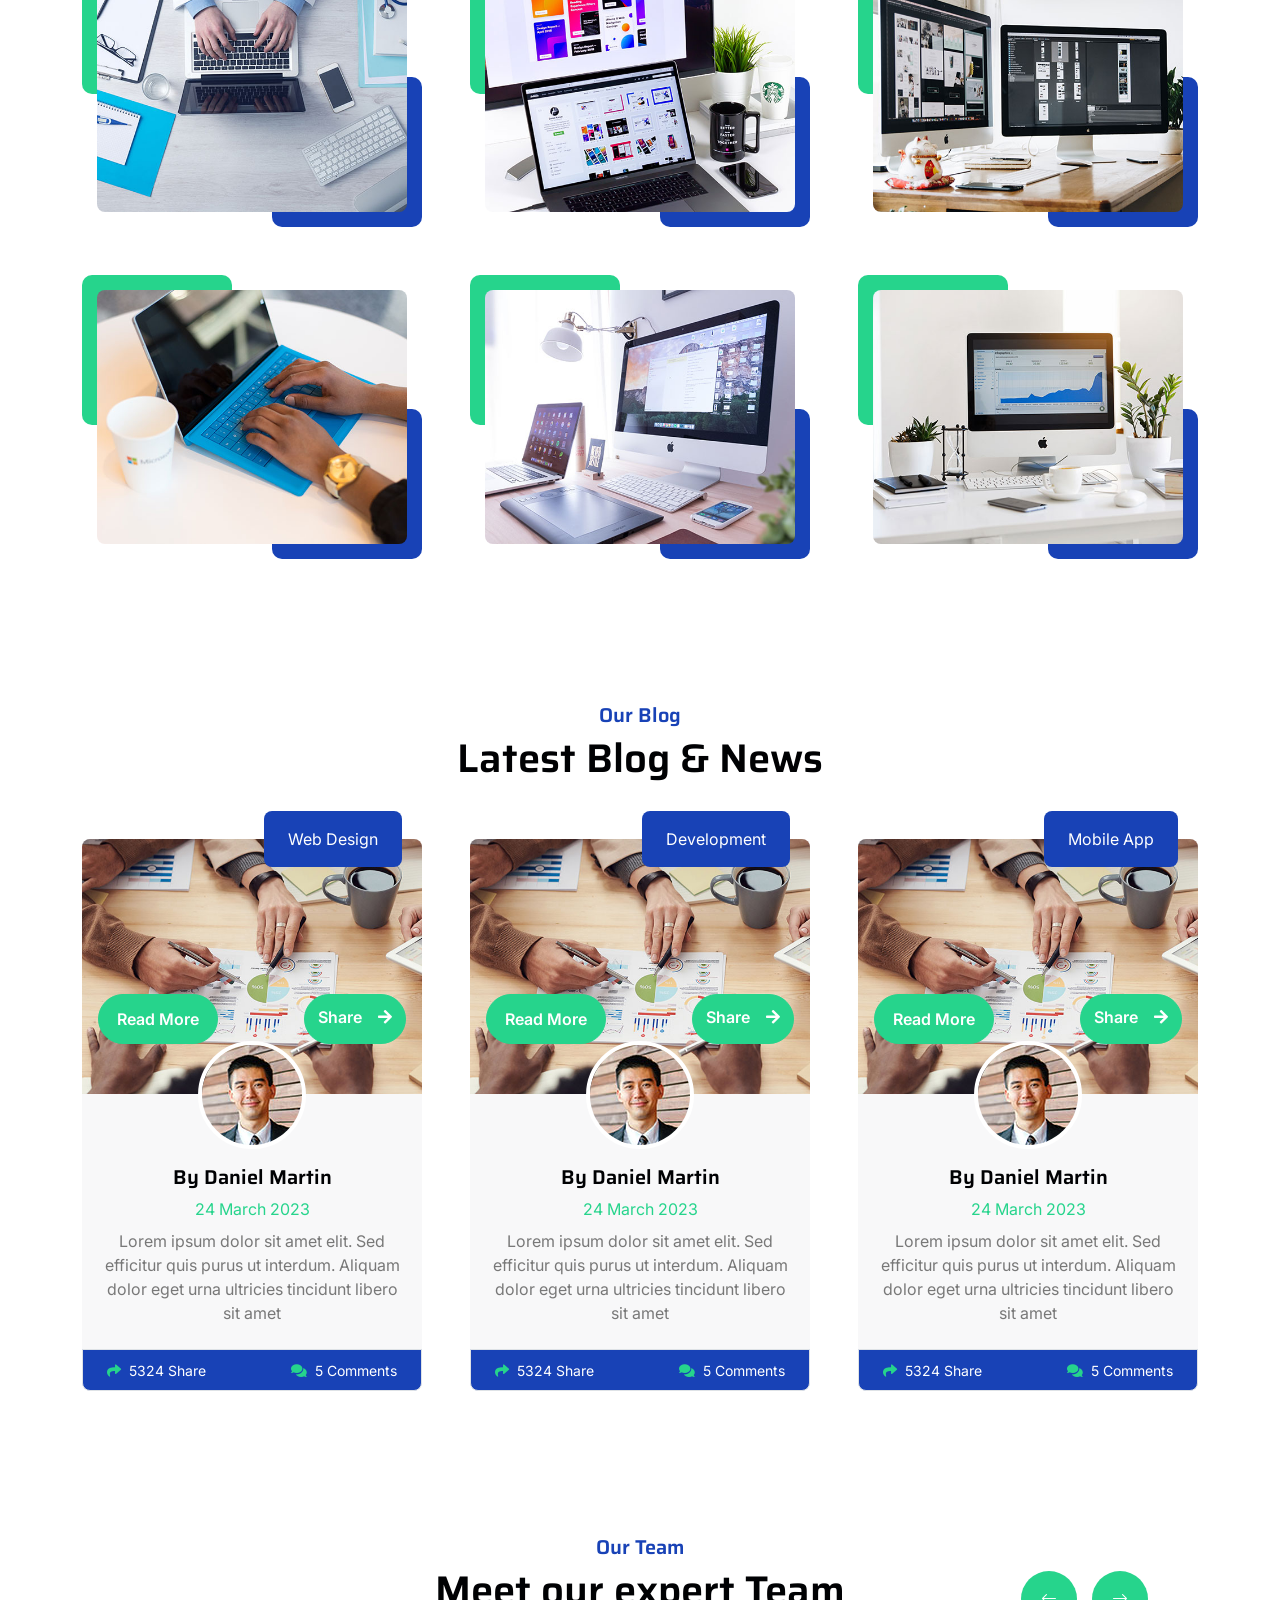
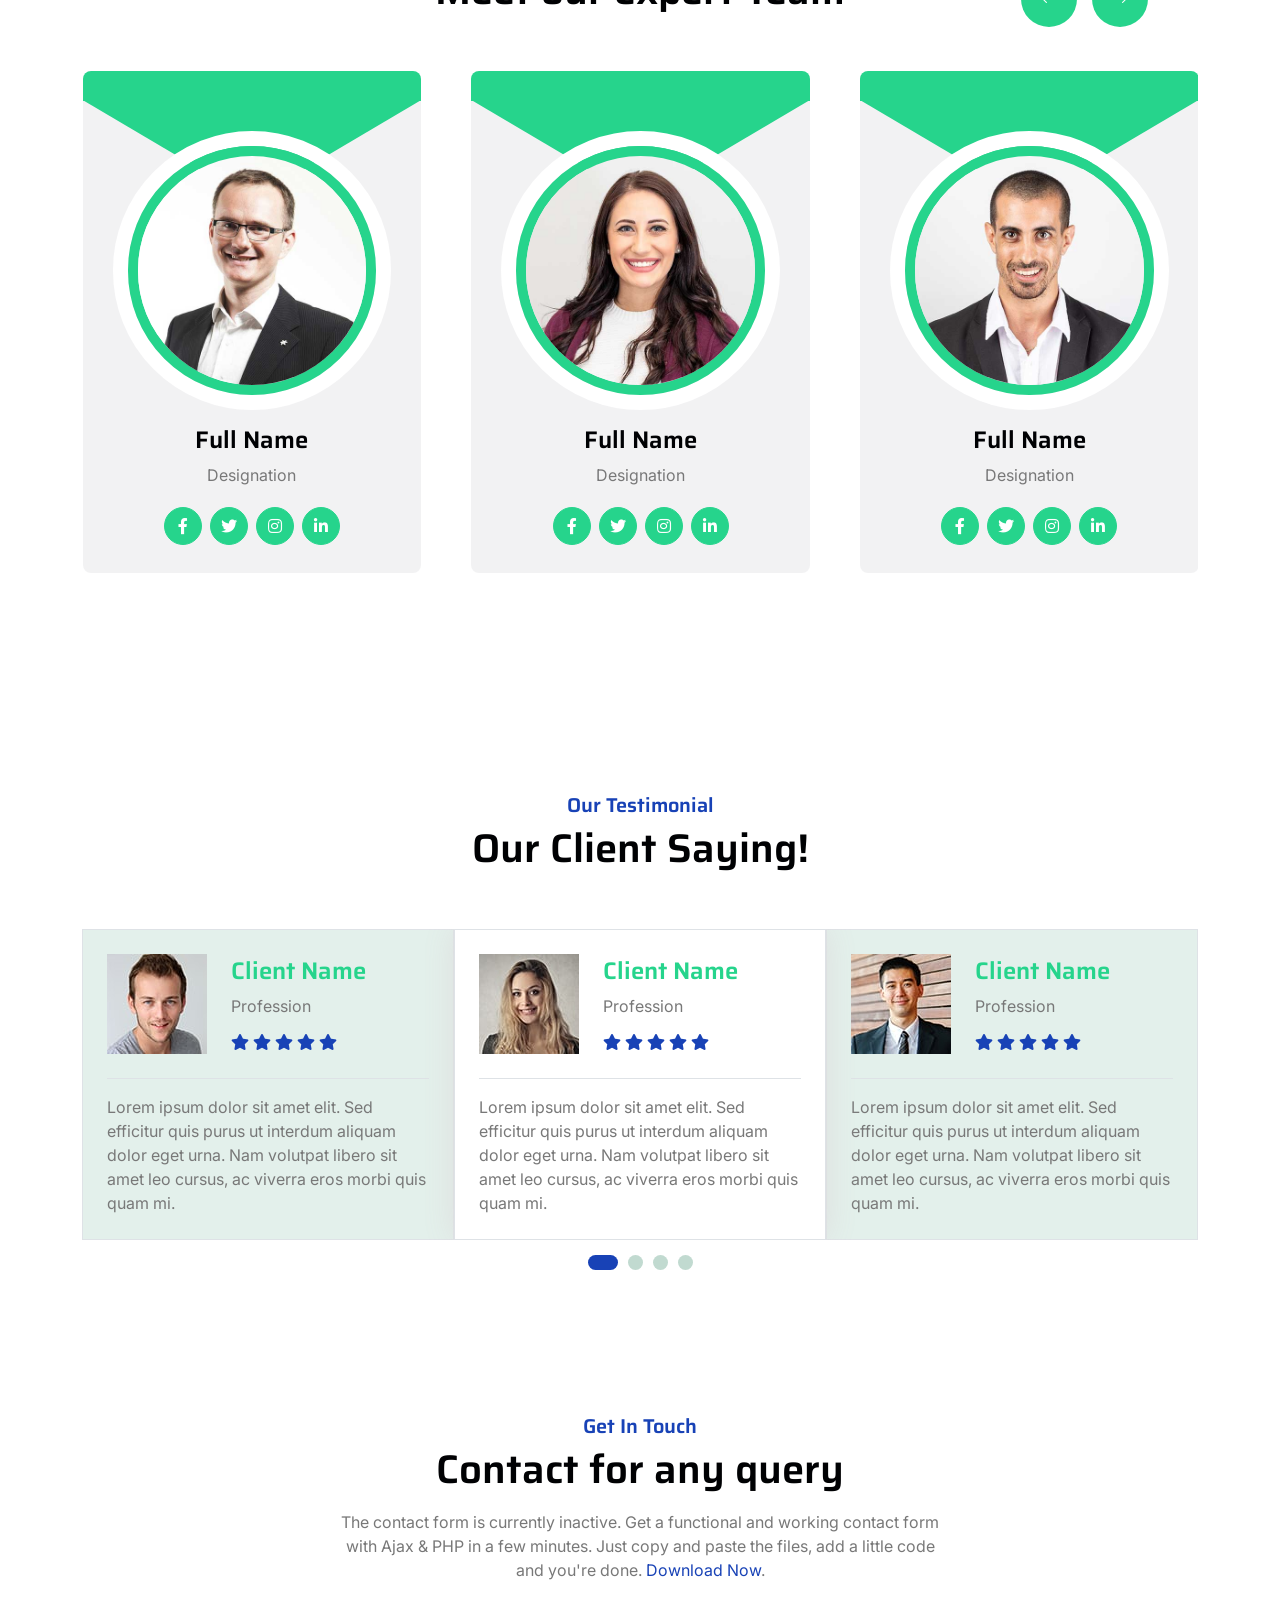
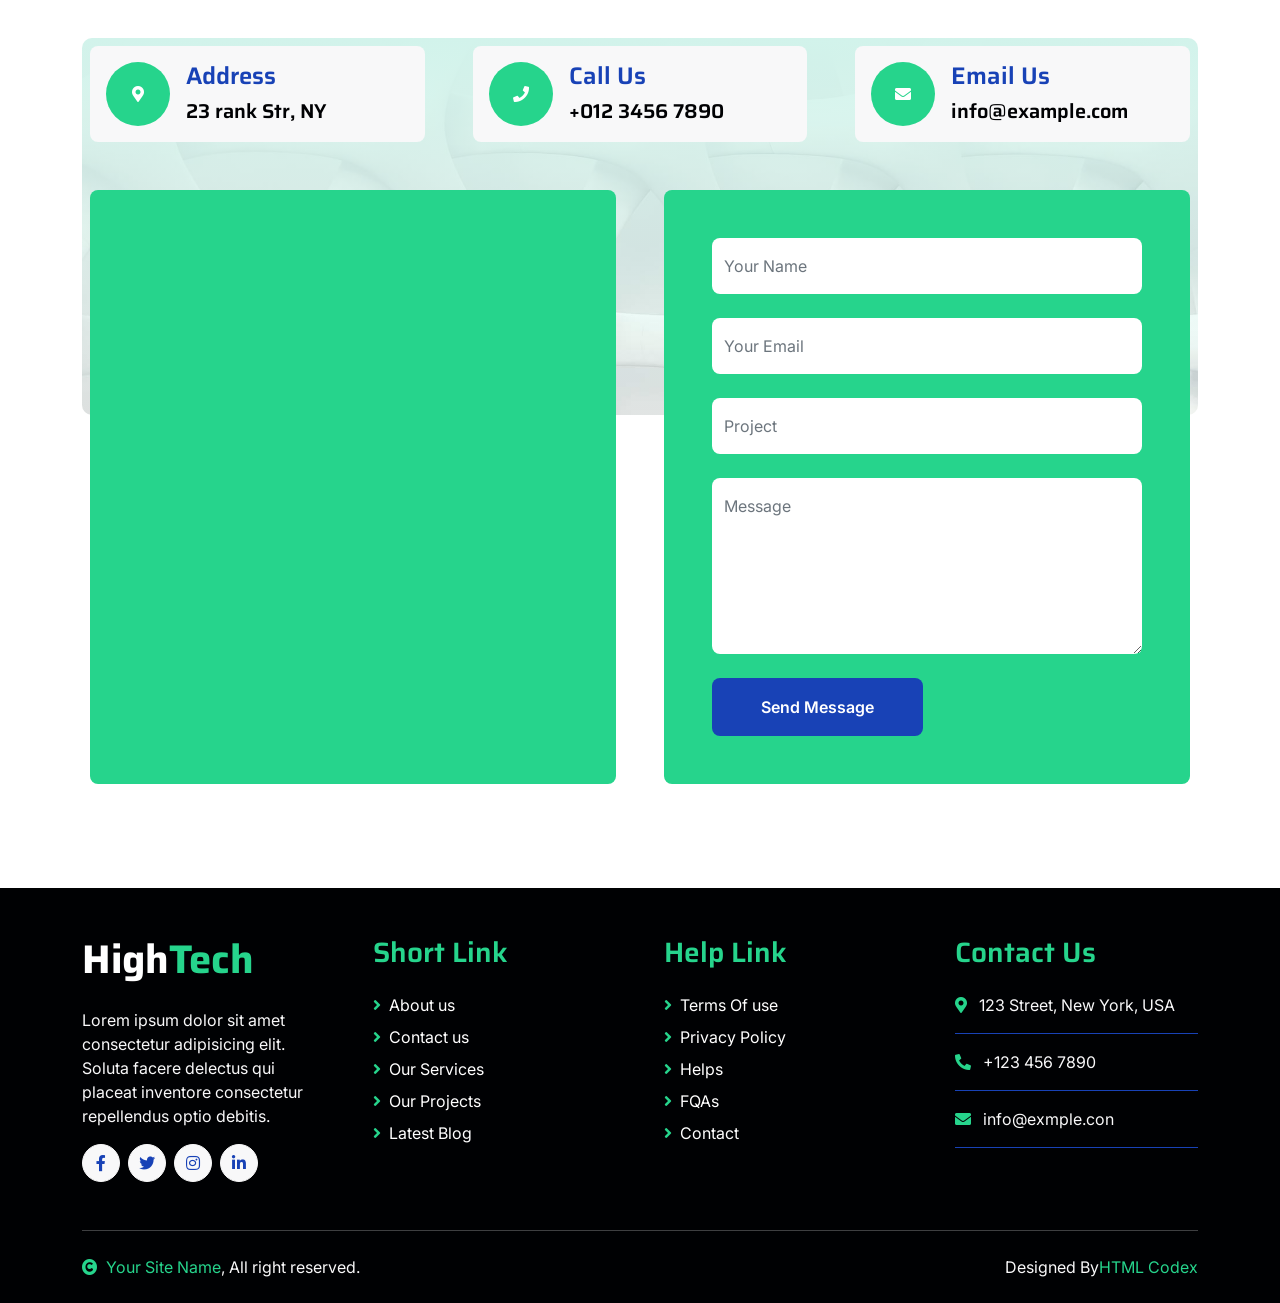
==== commit 5fdf7f33: "changes in ui -p responsive" ====
--- a/index.html
+++ b/index.html
@@ -30,9 +30,9 @@
 
     <body>
         <!-- Spinner Start -->
-        <div id="spinner" class="show position-fixed translate-middle w-100 vh-100 top-50 start-50 d-flex align-items-center justify-content-center">
+        <!-- <div id="spinner" class="show position-fixed translate-middle w-100 vh-100 top-50 start-50 d-flex align-items-center justify-content-center">
             <div class="spinner-grow text-primary" role="status"></div>
-        </div>
+        </div> -->
         <!-- Spinner End -->
 
         <!-- Topbar Start -->
@@ -401,13 +401,13 @@
                         <div class="blog-item position-relative bg-light rounded">
                             <img src="img/blog-1.jpg" class="img-fluid w-100 rounded-top" alt="">
                             <span class="position-absolute px-4 py-3 bg-primary text-white rounded" style="top: -28px; right: 20px;">Web Design</span>
-                            <div class="blog-btn d-flex justify-content-between position-relative px-3" style="margin-top: -75px;">
-                                <div class="blog-icon btn btn-secondary px-3 rounded-pill my-auto">
-                                    <a href="" class="btn text-white">Read More</a>
-                                </div>
-                                <div class="blog-btn-icon btn btn-secondary px-4 py-3 rounded-pill ">
+                            <div class="blog-btn d-flex justify-content-between position-relative px-3" style="margin-top: -100px;">
+                                <div class="blog-icon btn btn-secondary rounded-pill my-auto link_btn">
+                                    <a href="" class="btn text-white ">Read More</a>
+                                </div>
+                                <div class="blog-btn-icon btn btn-secondary rounded-pill link_btn">
                                     <div class="blog-icon-1">
-                                        <p class="text-white px-2">Share<i class="fa fa-arrow-right ms-3"></i></p>
+                                        <p class="text-white shard">Share<i class="fa fa-arrow-right ms-3"></i></p>
                                     </div>
                                     <div class="blog-icon-2">
                                         <a href="" class="btn me-1"><i class="fab fa-facebook-f text-white"></i></a>
@@ -416,7 +416,7 @@
                                     </div>
                                 </div>
                             </div>
-                            <div class="blog-content text-center position-relative px-3" style="margin-top: -25px;">
+                            <div class="blog-content text-center position-relative px-3" style="margin-top: -3px;">
                                 <img src="img/admin.jpg" class="img-fluid rounded-circle border border-4 border-white mb-3" alt="">
                                 <h5 class="">By Daniel Martin</h5>
                                 <span class="text-secondary">24 March 2023</span>
@@ -430,15 +430,15 @@
                     </div>
                     <div class="col-lg-6 col-xl-4 wow fadeIn" data-wow-delay=".5s">
                         <div class="blog-item position-relative bg-light rounded">
-                            <img src="img/blog-2.jpg" class="img-fluid w-100 rounded-top" alt="">
+                            <img src="img/blog-1.jpg" class="img-fluid w-100 rounded-top" alt="">
                             <span class="position-absolute px-4 py-3 bg-primary text-white rounded" style="top: -28px; right: 20px;">Development</span>
-                            <div class="blog-btn d-flex justify-content-between position-relative px-3" style="margin-top: -75px;">
-                                <div class="blog-icon btn btn-secondary px-3 rounded-pill my-auto">
+                            <div class="blog-btn d-flex justify-content-between position-relative px-3" style="margin-top: -100px;">
+                                <div class="blog-icon btn btn-secondary rounded-pill my-auto link_btn">
                                     <a href="" class="btn text-white ">Read More</a>
                                 </div>
-                                <div class="blog-btn-icon btn btn-secondary px-4 py-3 rounded-pill ">
+                                <div class="blog-btn-icon btn btn-secondary rounded-pill link_btn">
                                     <div class="blog-icon-1">
-                                        <p class="text-white px-2">Share<i class="fa fa-arrow-right ms-3"></i></p>
+                                        <p class="text-white shard">Share<i class="fa fa-arrow-right ms-3"></i></p>
                                     </div>
                                     <div class="blog-icon-2">
                                         <a href="" class="btn me-1"><i class="fab fa-facebook-f text-white"></i></a>
@@ -447,10 +447,10 @@
                                     </div>
                                 </div>
                             </div>
-                            <div class="blog-content text-center position-relative px-3" style="margin-top: -25px;">
+                            <div class="blog-content text-center position-relative px-3" style="margin-top: -3px;">
                                 <img src="img/admin.jpg" class="img-fluid rounded-circle border border-4 border-white mb-3" alt="">
                                 <h5 class="">By Daniel Martin</h5>
-                                <span class="text-secondary">23 April 2023</span>
+                                <span class="text-secondary">24 March 2023</span>
                                 <p class="py-2">Lorem ipsum dolor sit amet elit. Sed efficitur quis purus ut interdum. Aliquam dolor eget urna ultricies tincidunt libero sit amet</p>
                             </div>
                             <div class="blog-coment d-flex justify-content-between px-4 py-2 border bg-primary rounded-bottom">
@@ -461,15 +461,15 @@
                     </div>
                     <div class="col-lg-6 col-xl-4 wow fadeIn" data-wow-delay=".7s">
                         <div class="blog-item position-relative bg-light rounded">
-                            <img src="img/blog-3.jpg" class="img-fluid w-100 rounded-top" alt="">
+                            <img src="img/blog-1.jpg" class="img-fluid w-100 rounded-top" alt="">
                             <span class="position-absolute px-4 py-3 bg-primary text-white rounded" style="top: -28px; right: 20px;">Mobile App</span>
-                            <div class="blog-btn d-flex justify-content-between position-relative px-3" style="margin-top: -75px;">
-                                <div class="blog-icon btn btn-secondary px-3 rounded-pill my-auto">
+                            <div class="blog-btn d-flex justify-content-between position-relative px-3" style="margin-top: -100px;">
+                                <div class="blog-icon btn btn-secondary rounded-pill my-auto link_btn">
                                     <a href="" class="btn text-white ">Read More</a>
                                 </div>
-                                <div class="blog-btn-icon btn btn-secondary px-4 py-3 rounded-pill ">
+                                <div class="blog-btn-icon btn btn-secondary rounded-pill link_btn">
                                     <div class="blog-icon-1">
-                                        <p class="text-white px-2">Share<i class="fa fa-arrow-right ms-3"></i></p>
+                                        <p class="text-white shard">Share<i class="fa fa-arrow-right ms-3"></i></p>
                                     </div>
                                     <div class="blog-icon-2">
                                         <a href="" class="btn me-1"><i class="fab fa-facebook-f text-white"></i></a>
@@ -478,13 +478,13 @@
                                     </div>
                                 </div>
                             </div>
-                            <div class="blog-content text-center position-relative px-3" style="margin-top: -25px;">
+                            <div class="blog-content text-center position-relative px-3" style="margin-top: -3px;">
                                 <img src="img/admin.jpg" class="img-fluid rounded-circle border border-4 border-white mb-3" alt="">
                                 <h5 class="">By Daniel Martin</h5>
-                                <span class="text-secondary">30 jan 2023</span>
+                                <span class="text-secondary">24 March 2023</span>
                                 <p class="py-2">Lorem ipsum dolor sit amet elit. Sed efficitur quis purus ut interdum. Aliquam dolor eget urna ultricies tincidunt libero sit amet</p>
                             </div>
-                            <div class="blog-coments d-flex justify-content-between px-4 py-2 border bg-primary rounded-bottom">
+                            <div class="blog-coment d-flex justify-content-between px-4 py-2 border bg-primary rounded-bottom">
                                 <a href="" class="text-white"><small><i class="fas fa-share me-2 text-secondary"></i>5324 Share</small></a>
                                 <a href="" class="text-white"><small><i class="fa fa-comments me-2 text-secondary"></i>5 Comments</small></a>
                             </div>
@@ -692,7 +692,7 @@
                     <h1 class="mb-3">Contact for any query</h1>
                     <p class="mb-2">The contact form is currently inactive. Get a functional and working contact form with Ajax & PHP in a few minutes. Just copy and paste the files, add a little code and you're done. <a href="https://htmlcodex.com/contact-form">Download Now</a>.</p>
                 </div>
-                <div class="contact-detail position-relative p-5">
+                <div class="contact-detail position-relative p-2">
                     <div class="row g-5 mb-5 justify-content-center">
                         <div class="col-xl-4 col-lg-6 wow fadeIn" data-wow-delay=".3s">
                             <div class="d-flex bg-light p-3 rounded">
@@ -728,6 +728,7 @@
                             </div>
                         </div>
                     </div>
+
                     <div class="row g-5">
                         <div class="col-lg-6 wow fadeIn" data-wow-delay=".3s">
                             <div class="p-5 h-100 rounded contact-map">
@@ -754,6 +755,7 @@
                             </div>
                         </div>
                     </div>
+                    
                 </div>
             </div> 
         </div>
@@ -761,7 +763,7 @@
 
 
         <!-- Footer Start -->
-         <div class="container-fluid footer bg-dark wow fadeIn" data-wow-delay=".3s">
+        <div class="container-fluid footer bg-dark wow fadeIn" data-wow-delay=".3s">
             <div class="container pt-5 pb-4">
                 <div class="row g-5">
                     <div class="col-lg-3 col-md-6">
@@ -819,11 +821,9 @@
         </div>
         <!-- Footer End -->
 
-
         <!-- Back to Top -->
         <a href="#" class="btn btn-secondary btn-square rounded-circle back-to-top"><i class="fa fa-arrow-up text-white"></i></a>
 
-        
         <!-- JavaScript Libraries -->
         <script src="https://ajax.googleapis.com/ajax/libs/jquery/3.6.4/jquery.min.js"></script>
         <script src="https://cdn.jsdelivr.net/npm/bootstrap@5.0.0/dist/js/bootstrap.bundle.min.js"></script>
--- a/css/style.css
+++ b/css/style.css
@@ -5,13 +5,13 @@
     visibility: hidden;
     transition: opacity .8s ease-out, visibility 0s linear .5s;
     z-index: 99999;
- }
-
- #spinner.show {
-     transition: opacity .8s ease-out, visibility 0s linear .0s;
-     visibility: visible;
-     opacity: 1;
- }
+}
+
+#spinner.show {
+    transition: opacity .8s ease-out, visibility 0s linear .0s;
+    visibility: visible;
+    opacity: 1;
+}
 
 /*** Spinner End ***/
 
@@ -94,8 +94,13 @@
 }
 
 @keyframes mymove {
-    from {left: -100%;}
-    to {left: 100%;}
+    from {
+        left: -100%;
+    }
+
+    to {
+        left: 100%;
+    }
 }
 
 /*** Topbar End ***/
@@ -111,7 +116,7 @@
     color: var(--bs-white);
     font-size: 18px;
     outline: none;
-    
+
 }
 
 .navbar .navbar-nav .nav-link:hover,
@@ -263,7 +268,7 @@
     .carousel-item {
         min-height: 500px;
     }
-    
+
     .carousel-item img {
         min-height: 500px;
         object-fit: cover;
@@ -282,7 +287,7 @@
     .carousel-item {
         min-height: 400px;
     }
-    
+
     .carousel-item img {
         min-height: 400px;
         object-fit: cover;
@@ -445,9 +450,10 @@
 }
 
 .blog-btn .blog-btn-icon {
-    height: 50px;
+    /* height: 50px; */
     position: relative;
     overflow: hidden;
+    padding: 0 13px;
 }
 
 .blog-btn-icon .blog-icon-2 {
@@ -455,23 +461,41 @@
     position: absolute;
     top: 6px;
     left: -140px;
-    
+
 }
 
 .blog-btn-icon:hover .blog-icon-2 {
     transition: 1s;
     left: 5px;
-    top: 6px;
+    top: 0px;
     padding-bottom: 5px;
 }
+
 .blog-icon-1 {
     position: relative;
-    top: -4px;
-}
+    /* top: -4px; */
+}
+
 .blog-btn-icon:hover .blog-icon-1 {
     top: 0;
     right: -140px;
     transition: 1s;
+}
+
+.shard {
+    margin: 0;
+    height: 100%;
+    line-height: 44px;
+}
+
+.link_btn {
+    padding: 5px;
+}
+
+@media (max-width: 450px) {
+    .link_btn {
+        padding: 0px;
+    }
 }
 
 /*** Blog End ***/
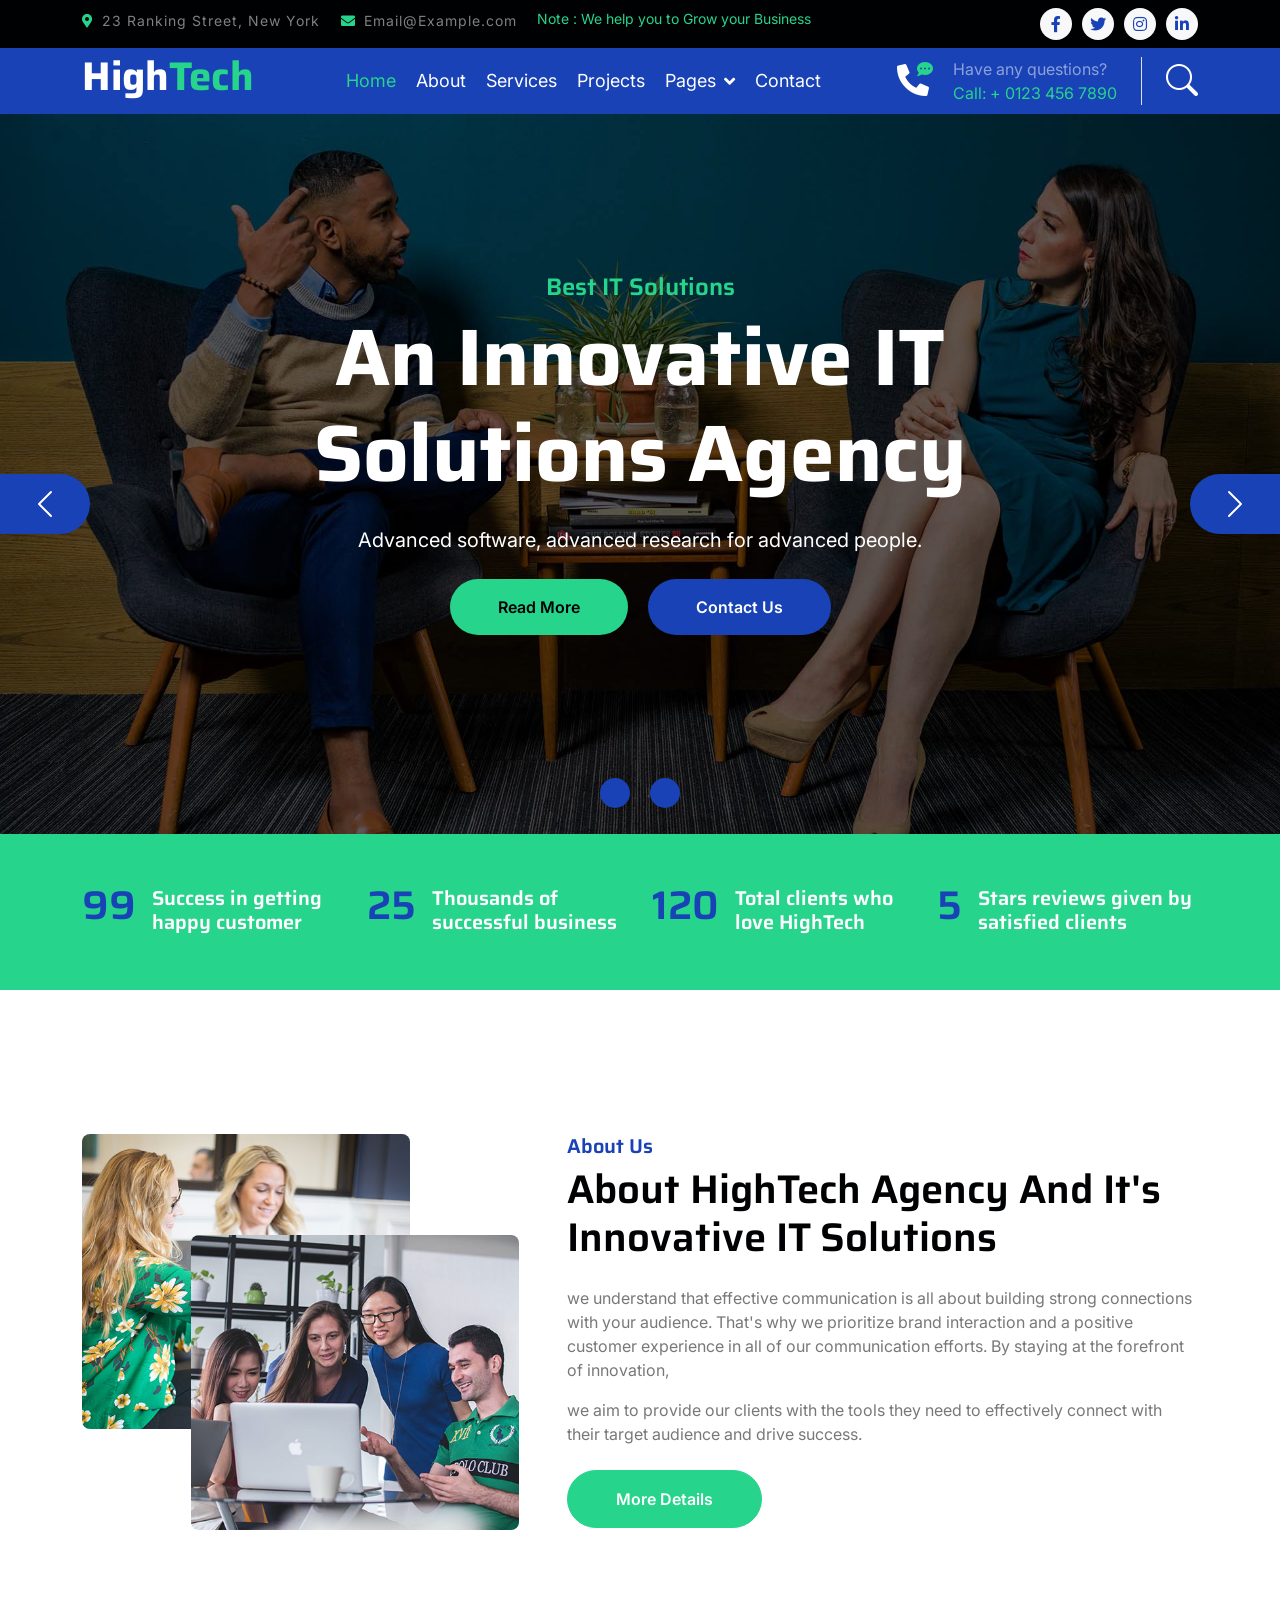
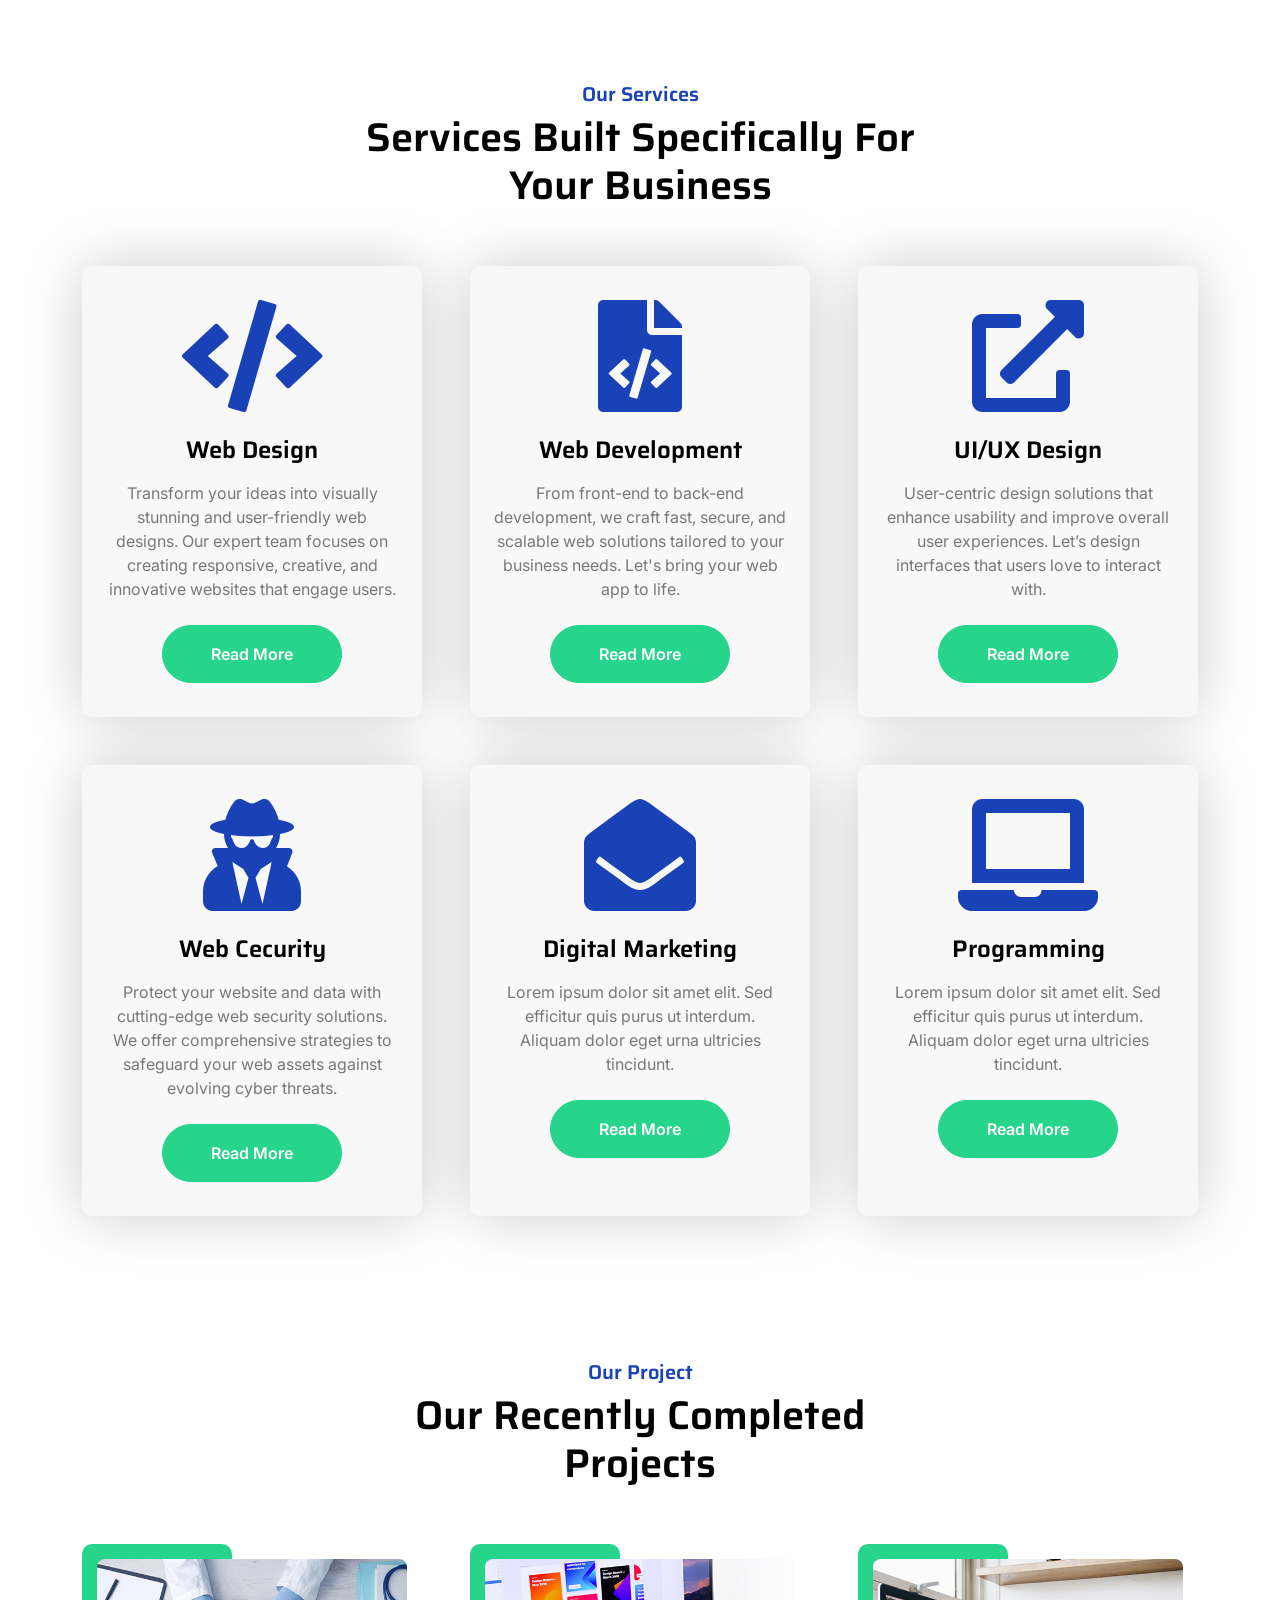
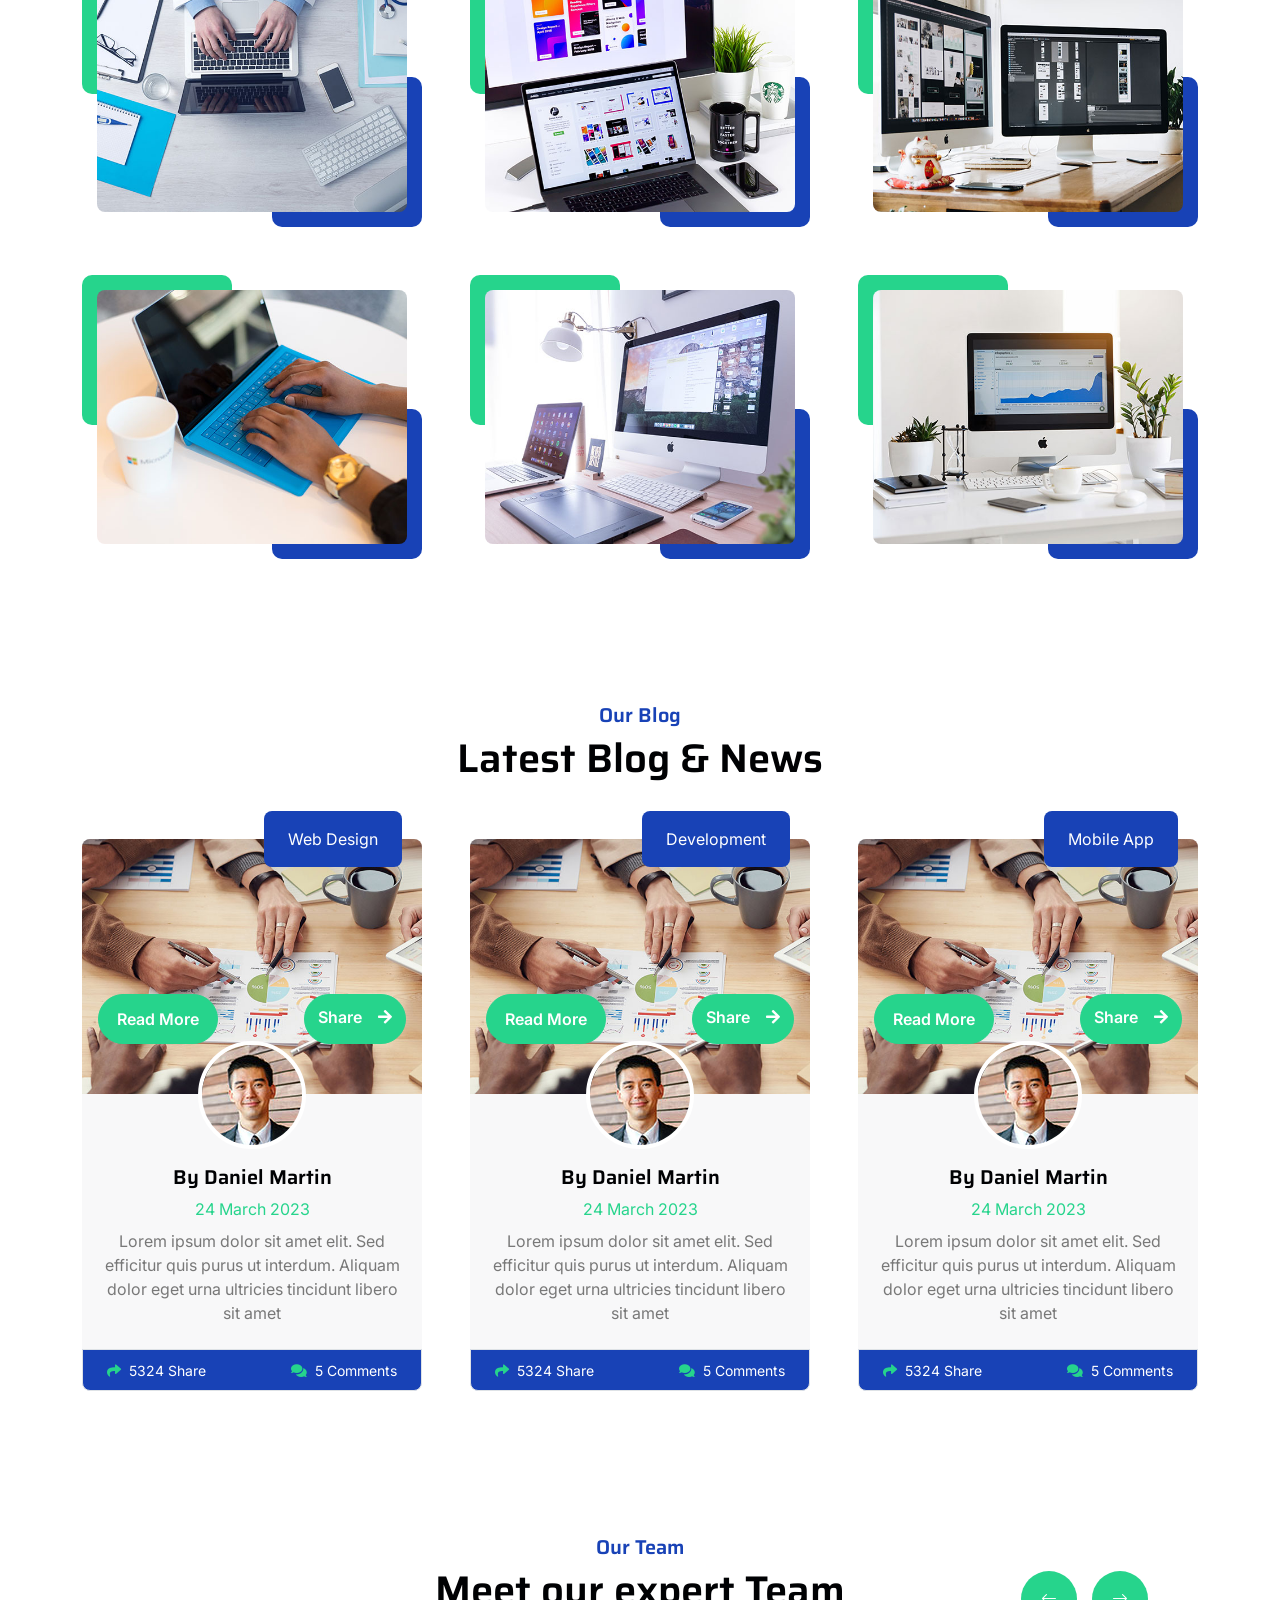
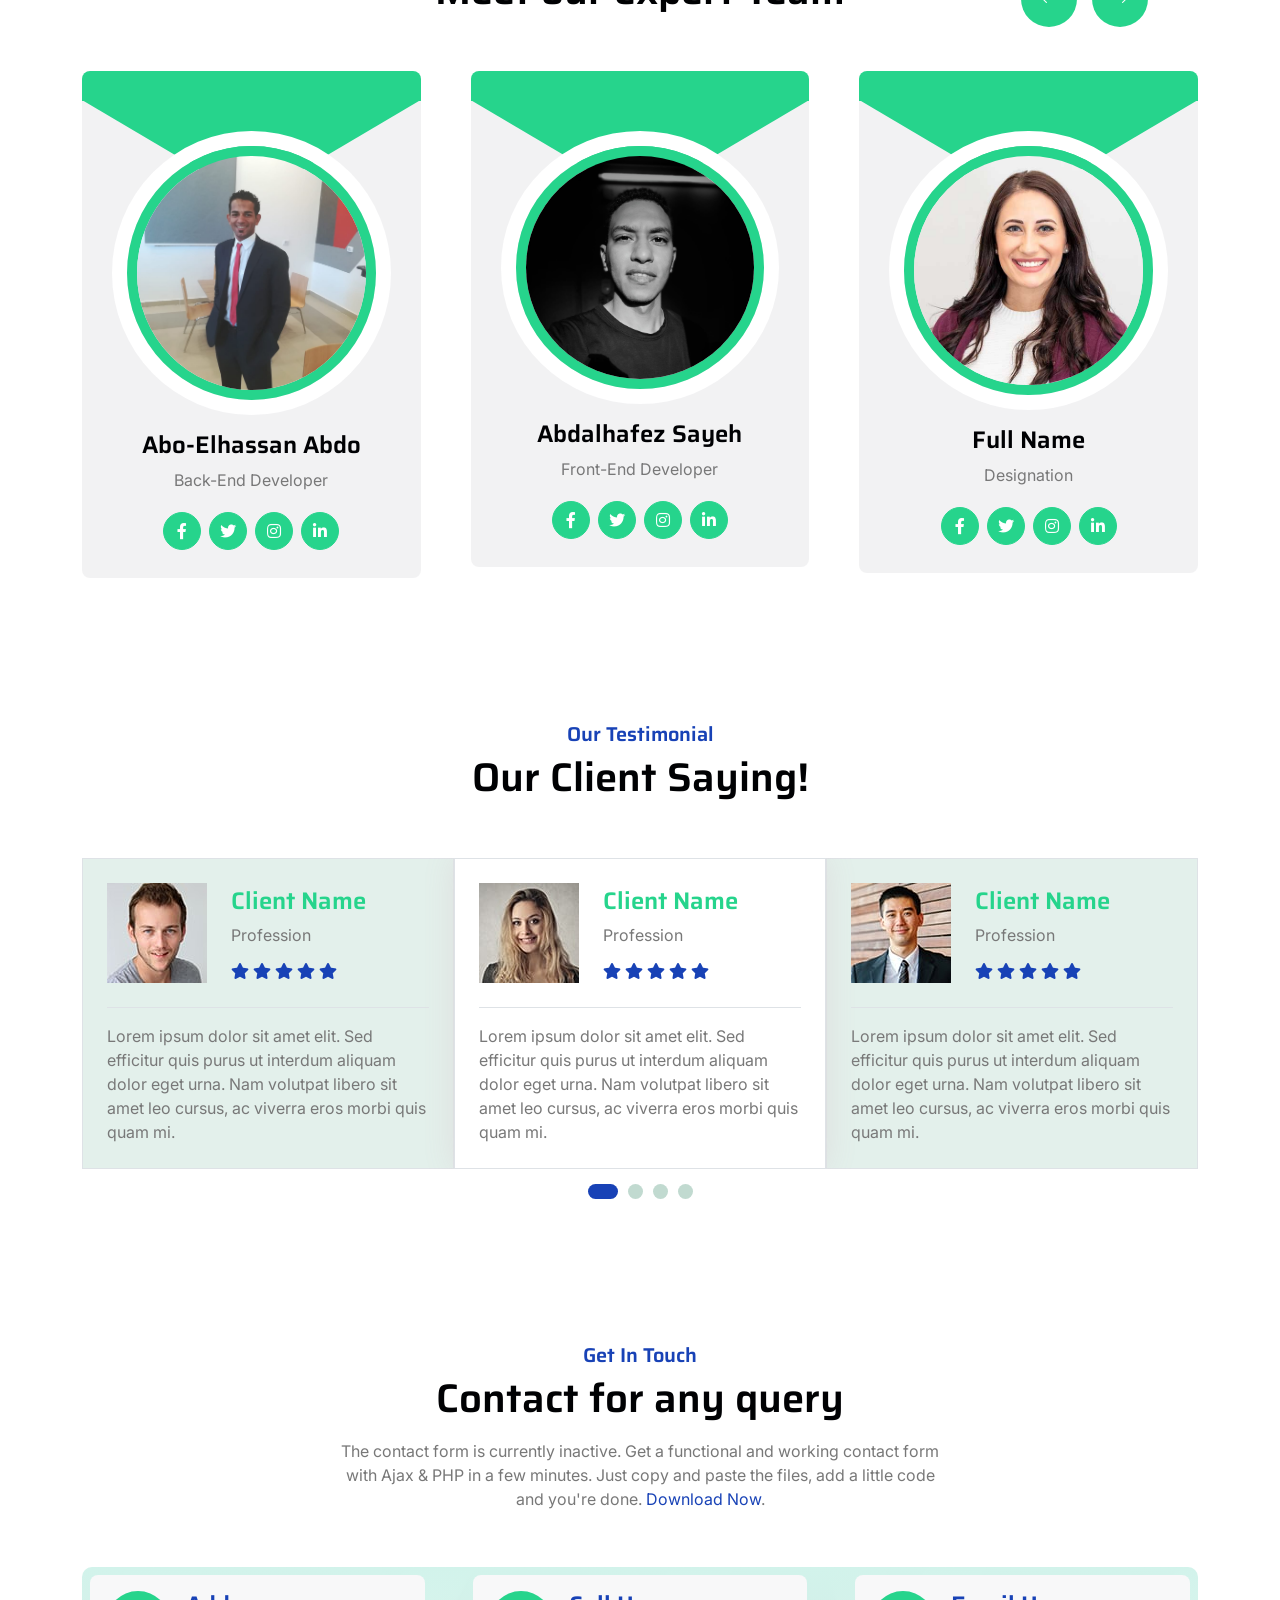
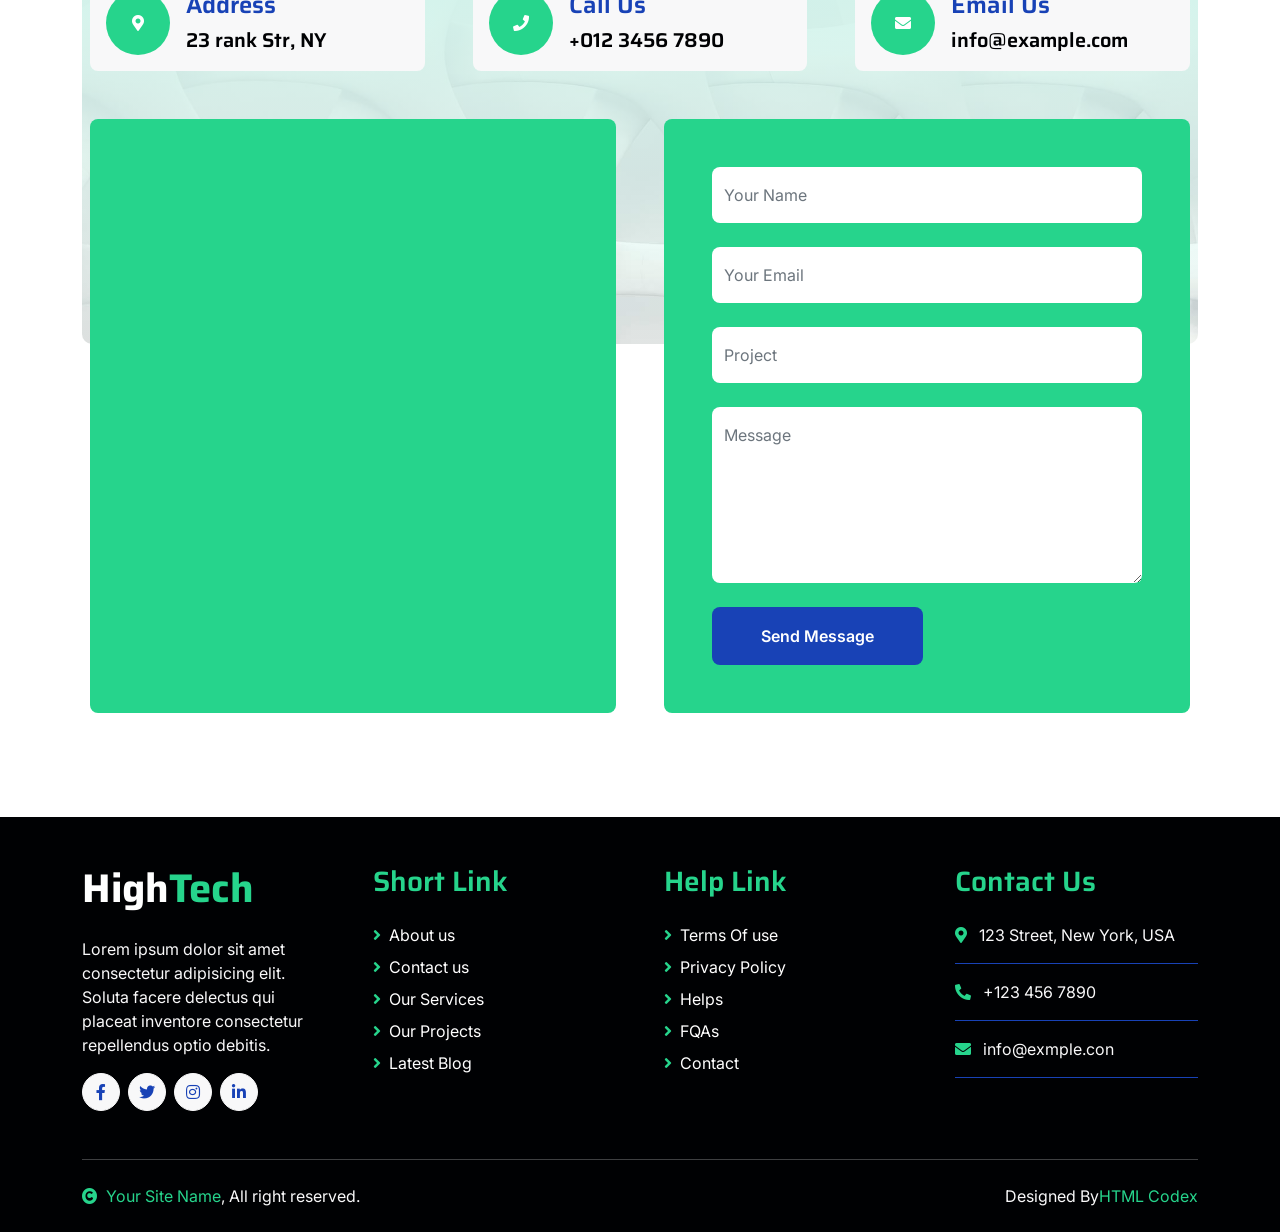
==== commit 6ea8c9f7: "change ui and seed data" ====
--- a/index.html
+++ b/index.html
@@ -1,839 +1,1438 @@
 <!DOCTYPE html>
 <html lang="en">
-
-    <head>
-        <meta charset="utf-8">
-        <title>HighTech - IT Solutions Website Template</title>
-        <meta content="width=device-width, initial-scale=1.0" name="viewport">
-        <meta content="" name="keywords">
-        <meta content="" name="description">
-
-        <!-- Google Web Fonts -->
-        <link rel="preconnect" href="https://fonts.googleapis.com">
-        <link rel="preconnect" href="https://fonts.gstatic.com" crossorigin>
-        <link href="https://fonts.googleapis.com/css2?family=Inter:wght@400;500;600&family=Saira:wght@500;600;700&display=swap" rel="stylesheet"> 
-
-        <!-- Icon Font Stylesheet -->
-        <link href="https://cdnjs.cloudflare.com/ajax/libs/font-awesome/5.10.0/css/all.min.css" rel="stylesheet">
-        <link href="https://cdn.jsdelivr.net/npm/bootstrap-icons@1.4.1/font/bootstrap-icons.css" rel="stylesheet">
-
-        <!-- Libraries Stylesheet -->
-        <link href="lib/animate/animate.min.css" rel="stylesheet">
-        <link href="lib/owlcarousel/assets/owl.carousel.min.css" rel="stylesheet">
-
-        <!-- Customized Bootstrap Stylesheet -->
-        <link href="css/bootstrap.min.css" rel="stylesheet">
-
-        <!-- Template Stylesheet -->
-        <link href="css/style.css" rel="stylesheet">
-    </head>
-
-    <body>
-        <!-- Spinner Start -->
-        <!-- <div id="spinner" class="show position-fixed translate-middle w-100 vh-100 top-50 start-50 d-flex align-items-center justify-content-center">
+  <head>
+    <meta charset="utf-8" />
+    <title>HighTech - IT Solutions Website Template</title>
+    <meta content="width=device-width, initial-scale=1.0" name="viewport" />
+    <meta content="" name="keywords" />
+    <meta content="" name="description" />
+
+    <!-- Google Web Fonts -->
+    <link rel="preconnect" href="https://fonts.googleapis.com" />
+    <link rel="preconnect" href="https://fonts.gstatic.com" crossorigin />
+    <link
+      href="https://fonts.googleapis.com/css2?family=Inter:wght@400;500;600&family=Saira:wght@500;600;700&display=swap"
+      rel="stylesheet"
+    />
+
+    <!-- Icon Font Stylesheet -->
+    <link
+      href="https://cdnjs.cloudflare.com/ajax/libs/font-awesome/5.10.0/css/all.min.css"
+      rel="stylesheet"
+    />
+    <link
+      href="https://cdn.jsdelivr.net/npm/bootstrap-icons@1.4.1/font/bootstrap-icons.css"
+      rel="stylesheet"
+    />
+
+    <!-- Libraries Stylesheet -->
+    <link href="lib/animate/animate.min.css" rel="stylesheet" />
+    <link href="lib/owlcarousel/assets/owl.carousel.min.css" rel="stylesheet" />
+
+    <!-- Customized Bootstrap Stylesheet -->
+    <link href="css/bootstrap.min.css" rel="stylesheet" />
+
+    <!-- Template Stylesheet -->
+    <link href="css/style.css" rel="stylesheet" />
+  </head>
+
+  <body>
+    <!-- Spinner Start -->
+    <!-- <div id="spinner" class="show position-fixed translate-middle w-100 vh-100 top-50 start-50 d-flex align-items-center justify-content-center">
             <div class="spinner-grow text-primary" role="status"></div>
         </div> -->
-        <!-- Spinner End -->
-
-        <!-- Topbar Start -->
-        <div class="container-fluid bg-dark py-2 d-none d-md-flex">
-            <div class="container">
-                <div class="d-flex justify-content-between topbar">
-                    <div class="top-info">
-                        <small class="me-3 text-white-50"><a href="#"><i class="fas fa-map-marker-alt me-2 text-secondary"></i></a>23 Ranking Street, New York</small>
-                        <small class="me-3 text-white-50"><a href="#"><i class="fas fa-envelope me-2 text-secondary"></i></a>Email@Example.com</small>
-                    </div>
-                    <div id="note" class="text-secondary d-none d-xl-flex"><small>Note : We help you to Grow your Business</small></div>
-                    <div class="top-link">
-                        <a href="" class="bg-light nav-fill btn btn-sm-square rounded-circle"><i class="fab fa-facebook-f text-primary"></i></a>
-                        <a href="" class="bg-light nav-fill btn btn-sm-square rounded-circle"><i class="fab fa-twitter text-primary"></i></a>
-                        <a href="" class="bg-light nav-fill btn btn-sm-square rounded-circle"><i class="fab fa-instagram text-primary"></i></a>
-                        <a href="" class="bg-light nav-fill btn btn-sm-square rounded-circle me-0"><i class="fab fa-linkedin-in text-primary"></i></a>
-                    </div>
-                </div>
-            </div>
-        </div>
-        <!-- Topbar End -->
-
-        <!-- Navbar Start -->
-        <div class="container-fluid bg-primary">
-            <div class="container">
-                <nav class="navbar navbar-dark navbar-expand-lg py-0">
-                    <a href="index.html" class="navbar-brand">
-                        <h1 class="text-white fw-bold d-block">High<span class="text-secondary">Tech</span> </h1>
-                    </a>
-                    <button type="button" class="navbar-toggler me-0" data-bs-toggle="collapse" data-bs-target="#navbarCollapse">
-                        <span class="navbar-toggler-icon"></span>
-                    </button>
-                    <div class="collapse navbar-collapse bg-transparent" id="navbarCollapse">
-                        <div class="navbar-nav ms-auto mx-xl-auto p-0">
-                            <a href="index.html" class="nav-item nav-link active text-secondary">Home</a>
-                            <a href="about.html" class="nav-item nav-link">About</a>
-                            <a href="service.html" class="nav-item nav-link">Services</a>
-                            <a href="project.html" class="nav-item nav-link">Projects</a>
-                            <div class="nav-item dropdown">
-                                <a href="#" class="nav-link dropdown-toggle" data-bs-toggle="dropdown">Pages</a>
-                                <div class="dropdown-menu rounded">
-                                    <a href="blog.html" class="dropdown-item">Our Blog</a>
-                                    <a href="team.html" class="dropdown-item">Our Team</a>
-                                    <a href="testimonial.html" class="dropdown-item">Testimonial</a>
-                                    <a href="404.html" class="dropdown-item">404 Page</a>
-                                </div>
-                            </div>
-                            <a href="contact.html" class="nav-item nav-link">Contact</a>
-                        </div>
-                    </div>
-                    <div class="d-none d-xl-flex flex-shirink-0">
-                        <div id="phone-tada" class="d-flex align-items-center justify-content-center me-4">
-                            <a href="" class="position-relative animated tada infinite">
-                                <i class="fa fa-phone-alt text-white fa-2x"></i>
-                                <div class="position-absolute" style="top: -7px; left: 20px;">
-                                    <span><i class="fa fa-comment-dots text-secondary"></i></span>
-                                </div>
-                            </a>
-                        </div>
-                        <div class="d-flex flex-column pe-4 border-end">
-                            <span class="text-white-50">Have any questions?</span>
-                            <span class="text-secondary">Call: + 0123 456 7890</span>
-                        </div>
-                        <div class="d-flex align-items-center justify-content-center ms-4 ">
-                            <a href="#"><i class="bi bi-search text-white fa-2x"></i> </a>
-                        </div>
-                    </div>
-                </nav>
-            </div>
-        </div>
-        <!-- Navbar End -->
-
-        <!-- Carousel Start -->
-        <div class="container-fluid px-0">
-            <div id="carouselId" class="carousel slide" data-bs-ride="carousel">
-                <ol class="carousel-indicators">
-                    <li data-bs-target="#carouselId" data-bs-slide-to="0" class="active" aria-current="true" aria-label="First slide"></li>
-                    <li data-bs-target="#carouselId" data-bs-slide-to="1" aria-label="Second slide"></li>
-                </ol>
-                <div class="carousel-inner" role="listbox">
-                    <div class="carousel-item active">
-                        <img src="img/carousel-1.jpg" class="img-fluid" alt="First slide">
-                        <div class="carousel-caption">
-                            <div class="container carousel-content">
-                                <h6 class="text-secondary h4 animated fadeInUp">Best IT Solutions</h6>
-                                <h1 class="text-white display-1 mb-4 animated fadeInRight">An Innovative IT Solutions Agency</h1>
-                                <p class="mb-4 text-white fs-5 animated fadeInDown">Advanced software, advanced research for advanced people.</p>
-                                <a href="" class="me-2"><button type="button" class="px-4 py-sm-3 px-sm-5 btn btn-primary rounded-pill carousel-content-btn1 animated fadeInLeft">Read More</button></a>
-                                <a href="" class="ms-2"><button type="button" class="px-4 py-sm-3 px-sm-5 btn btn-primary rounded-pill carousel-content-btn2 animated fadeInRight">Contact Us</button></a>
-                            </div>
-                        </div>
-                    </div>
-                    <div class="carousel-item">
-                        <img src="img/carousel-2.jpg" class="img-fluid" alt="Second slide">
-                        <div class="carousel-caption">
-                            <div class="container carousel-content">
-                                <h6 class="text-secondary h4 animated fadeInUp">Best IT Solutions</h6>
-                                <h1 class="text-white display-1 mb-4 animated fadeInLeft">Quality Digital Services You Really Need!</h1>
-                                <p class="mb-4 text-white fs-5 animated fadeInDown">Empowering businesses through innovative technology solutions.</p>
-                                <a href="" class="me-2"><button type="button" class="px-4 py-sm-3 px-sm-5 btn btn-primary rounded-pill carousel-content-btn1 animated fadeInLeft">Read More</button></a>
-                                <a href="" class="ms-2"><button type="button" class="px-4 py-sm-3 px-sm-5 btn btn-primary rounded-pill carousel-content-btn2 animated fadeInRight">Contact Us</button></a>
-                            </div>
-                        </div>
-                    </div>
-                </div>
-                <button class="carousel-control-prev" type="button" data-bs-target="#carouselId" data-bs-slide="prev">
-                    <span class="carousel-control-prev-icon" aria-hidden="true"></span>
-                    <span class="visually-hidden">Previous</span>
-                </button>
-                <button class="carousel-control-next" type="button" data-bs-target="#carouselId" data-bs-slide="next">
-                    <span class="carousel-control-next-icon" aria-hidden="true"></span>
-                    <span class="visually-hidden">Next</span>
-                </button>
-            </div>
-        </div>
-        <!-- Carousel End -->
-
-
-        <!-- Fact Start -->
-        <div class="container-fluid bg-secondary py-5">
-            <div class="container">
-                <div class="row">
-                    <div class="col-lg-3 wow fadeIn" data-wow-delay=".1s">
-                        <div class="d-flex counter">
-                            <h1 class="me-3 text-primary counter-value">99</h1>
-                            <h5 class="text-white mt-1">Success in getting happy customer</h5>
-                        </div>
-                    </div>
-                    <div class="col-lg-3 wow fadeIn" data-wow-delay=".3s">
-                        <div class="d-flex counter">
-                            <h1 class="me-3 text-primary counter-value">25</h1>
-                            <h5 class="text-white mt-1">Thousands of successful business</h5>
-                        </div>
-                    </div>
-                    <div class="col-lg-3 wow fadeIn" data-wow-delay=".5s">
-                        <div class="d-flex counter">
-                            <h1 class="me-3 text-primary counter-value">120</h1>
-                            <h5 class="text-white mt-1">Total clients who love HighTech</h5>
-                        </div>
-                    </div>
-                    <div class="col-lg-3 wow fadeIn" data-wow-delay=".7s">
-                        <div class="d-flex counter">
-                            <h1 class="me-3 text-primary counter-value">5</h1>
-                            <h5 class="text-white mt-1">Stars reviews given by satisfied clients</h5>
-                        </div>
-                    </div>
-                </div>
-            </div>
-        </div>
-        <!-- Fact End -->
-
-
-        <!-- About Start -->
-        <div class="container-fluid py-5 my-5">
-            <div class="container pt-5">
-                <div class="row g-5">
-                    <div class="col-lg-5 col-md-6 col-sm-12 wow fadeIn" data-wow-delay=".3s">
-                        <div class="h-100 position-relative">
-                            <img src="img/about-1.jpg" class="img-fluid w-75 rounded" alt="" style="margin-bottom: 25%;">
-                            <div class="position-absolute w-75" style="top: 25%; left: 25%;">
-                                <img src="img/about-2.jpg" class="img-fluid w-100 rounded" alt="">
-                            </div>
-                        </div>
-                    </div>
-                    <div class="col-lg-7 col-md-6 col-sm-12 wow fadeIn" data-wow-delay=".5s">
-                        <h5 class="text-primary">About Us</h5>
-                        <h1 class="mb-4">About HighTech Agency And It's Innovative IT Solutions</h1>
-                        <p>we understand that effective communication is all about building strong connections with your audience. That's why we prioritize brand interaction and a positive customer experience in all of our communication efforts. By staying at the forefront of innovation,<p>
-                        <p class="mb-4">we aim to provide our clients with the tools they need to effectively connect with their target audience and drive success.</p>
-                        <a href="" class="btn btn-secondary rounded-pill px-5 py-3 text-white">More Details</a>
-                    </div>
-                </div>
-            </div>
-        </div>
-        <!-- About End -->
-
-
-        <!-- Services Start -->
-        <div class="container-fluid services py-5 mb-5">
-            <div class="container">
-                <div class="text-center mx-auto pb-5 wow fadeIn" data-wow-delay=".3s" style="max-width: 600px;">
-                    <h5 class="text-primary">Our Services</h5>
-                    <h1>Services Built Specifically For Your Business</h1>
-                </div>
-                <div class="row g-5 services-inner">
-                    <div class="col-md-6 col-lg-4 wow fadeIn" data-wow-delay=".3s">
-                        <div class="services-item bg-light">
-                            <div class="p-4 text-center services-content">
-                                <div class="services-content-icon">
-                                    <i class="fa fa-code fa-7x mb-4 text-primary"></i>
-                                    <h4 class="mb-3">Web Design</h4>
-                                    <p class="mb-4">Transform your ideas into visually stunning and user-friendly web designs. Our expert team focuses on creating responsive, creative, and innovative websites that engage users.</p>
-                                    <a href="" class="btn btn-secondary text-white px-5 py-3 rounded-pill">Read More</a>
-                                </div>
-                            </div>
-                        </div>
-                    </div>
-                    <div class="col-md-6 col-lg-4 wow fadeIn" data-wow-delay=".5s">
-                        <div class="services-item bg-light">
-                            <div class="p-4 text-center services-content">
-                                <div class="services-content-icon">
-                                    <i class="fa fa-file-code fa-7x mb-4 text-primary"></i>
-                                    <h4 class="mb-3">Web Development</h4>
-                                    <p class="mb-4">From front-end to back-end development, we craft fast, secure, and scalable web solutions tailored to your business needs. Let's bring your web app to life.</p>
-                                    <a href="" class="btn btn-secondary text-white px-5 py-3 rounded-pill">Read More</a>
-                                </div>
-                            </div>
-                        </div>
-                    </div>
-                    <div class="col-md-6 col-lg-4 wow fadeIn" data-wow-delay=".7s">
-                        <div class="services-item bg-light">
-                            <div class="p-4 text-center services-content">
-                                <div class="services-content-icon">
-                                    <i class="fa fa-external-link-alt fa-7x mb-4 text-primary"></i>
-                                    <h4 class="mb-3">UI/UX Design</h4>
-                                    <p class="mb-4">User-centric design solutions that enhance usability and improve overall user experiences. Let’s design interfaces that users love to interact with.</p>
-                                    <a href="" class="btn btn-secondary text-white px-5 py-3 rounded-pill">Read More</a>
-                                </div>
-                            </div>
-                        </div>
-                    </div>
-                    <div class="col-md-6 col-lg-4 wow fadeIn" data-wow-delay=".3s">
-                        <div class="services-item bg-light">
-                            <div class="p-4 text-center services-content">
-                                <div class="services-content-icon">
-                                    <i class="fas fa-user-secret fa-7x mb-4 text-primary"></i>
-                                    <h4 class="mb-3">Web Cecurity</h4>
-                                    <p class="mb-4">Protect your website and data with cutting-edge web security solutions. We offer comprehensive strategies to safeguard your web assets against evolving cyber threats.</p>
-                                    <a href="" class="btn btn-secondary text-white px-5 py-3 rounded-pill">Read More</a>
-                                </div>
-                                
-                            </div>
-                        </div>
-                    </div>
-                    <div class="col-md-6 col-lg-4 wow fadeIn" data-wow-delay=".5s">
-                        <div class="services-item bg-light">
-                            <div class="p-4 text-center services-content">
-                                <div class="services-content-icon">
-                                    <i class="fa fa-envelope-open fa-7x mb-4 text-primary"></i>
-                                    <h4 class="mb-3">Digital Marketing</h4>
-                                    <p class="mb-4">Lorem ipsum dolor sit amet elit. Sed efficitur quis purus ut interdum. Aliquam dolor eget urna ultricies tincidunt.</p>
-                                    <a href="" class="btn btn-secondary text-white px-5 py-3 rounded-pill">Read More</a>
-                                </div>
-                            </div>
-                        </div>
-                    </div>
-                    <div class="col-md-6 col-lg-4 wow fadeIn" data-wow-delay=".7s">
-                        <div class="services-item bg-light">
-                            <div class="p-4 text-center services-content">
-                                <div class="services-content-icon">
-                                    <i class="fas fa-laptop fa-7x mb-4 text-primary"></i>
-                                    <h4 class="mb-3">Programming</h4>
-                                    <p class="mb-4">Lorem ipsum dolor sit amet elit. Sed efficitur quis purus ut interdum. Aliquam dolor eget urna ultricies tincidunt.</p>
-                                    <a href="" class="btn btn-secondary text-white px-5 py-3 rounded-pill">Read More</a>
-                                </div>
-                            </div>
-                        </div>
-                    </div>
-                </div>
-            </div>
-        </div>
-        <!-- Services End -->
-
-
-        <!-- Project Start -->
-        <div class="container-fluid project py-5 mb-5">
-            <div class="container">
-                <div class="text-center mx-auto pb-5 wow fadeIn" data-wow-delay=".3s" style="max-width: 600px;">
-                    <h5 class="text-primary">Our Project</h5>
-                    <h1>Our Recently Completed Projects</h1>
-                </div>
-                <div class="row g-5">
-                    <div class="col-md-6 col-lg-4 wow fadeIn" data-wow-delay=".3s">
-                        <div class="project-item">
-                            <div class="project-img">
-                                <img src="img/project-1.jpg" class="img-fluid w-100 rounded" alt="">
-                                <div class="project-content">
-                                    <a href="#" class="text-center">
-                                        <h4 class="text-secondary">Web design</h4>
-                                        <p class="m-0 text-white">Web Analysis</p>
-                                    </a>
-                                </div>
-                            </div>
-                        </div>
-                    </div>
-                    <div class="col-md-6 col-lg-4 wow fadeIn" data-wow-delay=".5s">
-                        <div class="project-item">
-                            <div class="project-img">
-                                <img src="img/project-2.jpg" class="img-fluid w-100 rounded" alt="">
-                                <div class="project-content">
-                                    <a href="#" class="text-center">
-                                        <h4 class="text-secondary">Cyber Security</h4>
-                                        <p class="m-0 text-white">Cyber Security Core</p>
-                                    </a>
-                                </div>
-                            </div>
-                        </div>
-                    </div>
-                    <div class="col-md-6 col-lg-4 wow fadeIn" data-wow-delay=".7s">
-                        <div class="project-item">
-                            <div class="project-img">
-                                <img src="img/project-3.jpg" class="img-fluid w-100 rounded" alt="">
-                                <div class="project-content">
-                                    <a href="#" class="text-center">
-                                        <h4 class="text-secondary">Mobile Info</h4>
-                                        <p class="m-0 text-white">Upcomming Phone</p>
-                                    </a>
-                                </div>
-                            </div>
-                        </div>
-                    </div>
-                    <div class="col-md-6 col-lg-4 wow fadeIn" data-wow-delay=".3s">
-                        <div class="project-item">
-                            <div class="project-img">
-                                <img src="img/project-4.jpg" class="img-fluid w-100 rounded" alt="">
-                                <div class="project-content">
-                                    <a href="#" class="text-center">
-                                        <h4 class="text-secondary">Web Development</h4>
-                                        <p class="m-0 text-white">Web Analysis</p>
-                                    </a>
-                                </div>
-                            </div>
-                        </div>
-                    </div>
-                    <div class="col-md-6 col-lg-4 wow fadeIn" data-wow-delay=".5s">
-                        <div class="project-item">
-                            <div class="project-img">
-                                <img src="img/project-5.jpg" class="img-fluid w-100 rounded" alt="">
-                                <div class="project-content">
-                                    <a href="#" class="text-center">
-                                        <h4 class="text-secondary">Digital Marketing</h4>
-                                        <p class="m-0 text-white">Marketing Analysis</p>
-                                    </a>
-                                </div>
-                            </div>
-                        </div>
-                    </div>
-                    <div class="col-md-6 col-lg-4 wow fadeIn" data-wow-delay=".7s">
-                        <div class="project-item">
-                            <div class="project-img">
-                                <img src="img/project-6.jpg" class="img-fluid w-100 rounded" alt="">
-                                <div class="project-content">
-                                    <a href="#" class="text-center">
-                                        <h4 class="text-secondary">keyword Research</h4>
-                                        <p class="m-0 text-white">keyword Analysis</p>
-                                    </a>
-                                </div>
-                            </div>
-                        </div>
-                    </div>
-                </div>
-            </div>
-        </div>
-        <!-- Project End -->
-
-
-        <!-- Blog Start -->
-        <div class="container-fluid blog py-5 mb-5">
-            <div class="container">
-                <div class="text-center mx-auto pb-5 wow fadeIn" data-wow-delay=".3s" style="max-width: 600px;">
-                    <h5 class="text-primary">Our Blog</h5>
-                    <h1>Latest Blog & News</h1>
-                </div>
-                <div class="row g-5 justify-content-center">
-                    <div class="col-lg-6 col-xl-4 wow fadeIn" data-wow-delay=".3s">
-                        <div class="blog-item position-relative bg-light rounded">
-                            <img src="img/blog-1.jpg" class="img-fluid w-100 rounded-top" alt="">
-                            <span class="position-absolute px-4 py-3 bg-primary text-white rounded" style="top: -28px; right: 20px;">Web Design</span>
-                            <div class="blog-btn d-flex justify-content-between position-relative px-3" style="margin-top: -100px;">
-                                <div class="blog-icon btn btn-secondary rounded-pill my-auto link_btn">
-                                    <a href="" class="btn text-white ">Read More</a>
-                                </div>
-                                <div class="blog-btn-icon btn btn-secondary rounded-pill link_btn">
-                                    <div class="blog-icon-1">
-                                        <p class="text-white shard">Share<i class="fa fa-arrow-right ms-3"></i></p>
-                                    </div>
-                                    <div class="blog-icon-2">
-                                        <a href="" class="btn me-1"><i class="fab fa-facebook-f text-white"></i></a>
-                                        <a href="" class="btn me-1"><i class="fab fa-twitter text-white"></i></a>
-                                        <a href="" class="btn me-1"><i class="fab fa-instagram text-white"></i></a>
-                                    </div>
-                                </div>
-                            </div>
-                            <div class="blog-content text-center position-relative px-3" style="margin-top: -3px;">
-                                <img src="img/admin.jpg" class="img-fluid rounded-circle border border-4 border-white mb-3" alt="">
-                                <h5 class="">By Daniel Martin</h5>
-                                <span class="text-secondary">24 March 2023</span>
-                                <p class="py-2">Lorem ipsum dolor sit amet elit. Sed efficitur quis purus ut interdum. Aliquam dolor eget urna ultricies tincidunt libero sit amet</p>
-                            </div>
-                            <div class="blog-coment d-flex justify-content-between px-4 py-2 border bg-primary rounded-bottom">
-                                <a href="" class="text-white"><small><i class="fas fa-share me-2 text-secondary"></i>5324 Share</small></a>
-                                <a href="" class="text-white"><small><i class="fa fa-comments me-2 text-secondary"></i>5 Comments</small></a>
-                            </div>
-                        </div>
-                    </div>
-                    <div class="col-lg-6 col-xl-4 wow fadeIn" data-wow-delay=".5s">
-                        <div class="blog-item position-relative bg-light rounded">
-                            <img src="img/blog-1.jpg" class="img-fluid w-100 rounded-top" alt="">
-                            <span class="position-absolute px-4 py-3 bg-primary text-white rounded" style="top: -28px; right: 20px;">Development</span>
-                            <div class="blog-btn d-flex justify-content-between position-relative px-3" style="margin-top: -100px;">
-                                <div class="blog-icon btn btn-secondary rounded-pill my-auto link_btn">
-                                    <a href="" class="btn text-white ">Read More</a>
-                                </div>
-                                <div class="blog-btn-icon btn btn-secondary rounded-pill link_btn">
-                                    <div class="blog-icon-1">
-                                        <p class="text-white shard">Share<i class="fa fa-arrow-right ms-3"></i></p>
-                                    </div>
-                                    <div class="blog-icon-2">
-                                        <a href="" class="btn me-1"><i class="fab fa-facebook-f text-white"></i></a>
-                                        <a href="" class="btn me-1"><i class="fab fa-twitter text-white"></i></a>
-                                        <a href="" class="btn me-1"><i class="fab fa-instagram text-white"></i></a>
-                                    </div>
-                                </div>
-                            </div>
-                            <div class="blog-content text-center position-relative px-3" style="margin-top: -3px;">
-                                <img src="img/admin.jpg" class="img-fluid rounded-circle border border-4 border-white mb-3" alt="">
-                                <h5 class="">By Daniel Martin</h5>
-                                <span class="text-secondary">24 March 2023</span>
-                                <p class="py-2">Lorem ipsum dolor sit amet elit. Sed efficitur quis purus ut interdum. Aliquam dolor eget urna ultricies tincidunt libero sit amet</p>
-                            </div>
-                            <div class="blog-coment d-flex justify-content-between px-4 py-2 border bg-primary rounded-bottom">
-                                <a href="" class="text-white"><small><i class="fas fa-share me-2 text-secondary"></i>5324 Share</small></a>
-                                <a href="" class="text-white"><small><i class="fa fa-comments me-2 text-secondary"></i>5 Comments</small></a>
-                            </div>
-                        </div>
-                    </div>
-                    <div class="col-lg-6 col-xl-4 wow fadeIn" data-wow-delay=".7s">
-                        <div class="blog-item position-relative bg-light rounded">
-                            <img src="img/blog-1.jpg" class="img-fluid w-100 rounded-top" alt="">
-                            <span class="position-absolute px-4 py-3 bg-primary text-white rounded" style="top: -28px; right: 20px;">Mobile App</span>
-                            <div class="blog-btn d-flex justify-content-between position-relative px-3" style="margin-top: -100px;">
-                                <div class="blog-icon btn btn-secondary rounded-pill my-auto link_btn">
-                                    <a href="" class="btn text-white ">Read More</a>
-                                </div>
-                                <div class="blog-btn-icon btn btn-secondary rounded-pill link_btn">
-                                    <div class="blog-icon-1">
-                                        <p class="text-white shard">Share<i class="fa fa-arrow-right ms-3"></i></p>
-                                    </div>
-                                    <div class="blog-icon-2">
-                                        <a href="" class="btn me-1"><i class="fab fa-facebook-f text-white"></i></a>
-                                        <a href="" class="btn me-1"><i class="fab fa-twitter text-white"></i></a>
-                                        <a href="" class="btn me-1"><i class="fab fa-instagram text-white"></i></a>
-                                    </div>
-                                </div>
-                            </div>
-                            <div class="blog-content text-center position-relative px-3" style="margin-top: -3px;">
-                                <img src="img/admin.jpg" class="img-fluid rounded-circle border border-4 border-white mb-3" alt="">
-                                <h5 class="">By Daniel Martin</h5>
-                                <span class="text-secondary">24 March 2023</span>
-                                <p class="py-2">Lorem ipsum dolor sit amet elit. Sed efficitur quis purus ut interdum. Aliquam dolor eget urna ultricies tincidunt libero sit amet</p>
-                            </div>
-                            <div class="blog-coment d-flex justify-content-between px-4 py-2 border bg-primary rounded-bottom">
-                                <a href="" class="text-white"><small><i class="fas fa-share me-2 text-secondary"></i>5324 Share</small></a>
-                                <a href="" class="text-white"><small><i class="fa fa-comments me-2 text-secondary"></i>5 Comments</small></a>
-                            </div>
-                        </div>
-                    </div>
-                </div>
-            </div>
-        </div>
-        <!-- Blog End -->
-
-
-        <!-- Team Start -->
-        <div class="container-fluid py-5 mb-5 team">
-            <div class="container">
-                <div class="text-center mx-auto pb-5 wow fadeIn" data-wow-delay=".3s" style="max-width: 600px;">
-                    <h5 class="text-primary">Our Team</h5>
-                    <h1>Meet our expert Team</h1>
-                </div>
-                <div class="owl-carousel team-carousel wow fadeIn" data-wow-delay=".5s">
-                    <div class="rounded team-item">
-                        <div class="team-content">
-                            <div class="team-img-icon">
-                                <div class="team-img rounded-circle">
-                                    <img src="img/abo-elhassan.jpeg" class="img-fluid w-100 rounded-circle" alt="">
-                                </div>
-                                <div class="team-name text-center py-3">
-                                    <h4 class="">Abo-Elhassan Abdo</h4>
-                                    <p class="m-0">back-end developer</p>
-                                </div>
-                                <div class="team-icon d-flex justify-content-center pb-4">
-                                    <a class="btn btn-square btn-secondary text-white rounded-circle m-1" href=""><i class="fab fa-facebook-f"></i></a>
-                                    <a class="btn btn-square btn-secondary text-white rounded-circle m-1" href=""><i class="fab fa-twitter"></i></a>
-                                    <a class="btn btn-square btn-secondary text-white rounded-circle m-1" href=""><i class="fab fa-instagram"></i></a>
-                                    <a class="btn btn-square btn-secondary text-white rounded-circle m-1" href=""><i class="fab fa-linkedin-in"></i></a>
-                                </div>
-                            </div>
-                        </div>
-                    </div>
-                    <div class="rounded team-item">
-                        <div class="team-content">
-                            <div class="team-img-icon">
-                                <div class="team-img rounded-circle">
-                                    <img src="img/team-2.jpg" class="img-fluid w-100 rounded-circle" alt="">
-                                </div>
-                                <div class="team-name text-center py-3">
-                                    <h4 class="">Full Name</h4>
-                                    <p class="m-0">Designation</p>
-                                </div>
-                                <div class="team-icon d-flex justify-content-center pb-4">
-                                    <a class="btn btn-square btn-secondary text-white rounded-circle m-1" href=""><i class="fab fa-facebook-f"></i></a>
-                                    <a class="btn btn-square btn-secondary text-white rounded-circle m-1" href=""><i class="fab fa-twitter"></i></a>
-                                    <a class="btn btn-square btn-secondary text-white rounded-circle m-1" href=""><i class="fab fa-instagram"></i></a>
-                                    <a class="btn btn-square btn-secondary text-white rounded-circle m-1" href=""><i class="fab fa-linkedin-in"></i></a>
-                                </div>
-                            </div>
-                        </div>
-                    </div>
-                    <div class="rounded team-item">
-                        <div class="team-content">
-                            <div class="team-img-icon">
-                                <div class="team-img rounded-circle">
-                                    <img src="img/team-3.jpg" class="img-fluid w-100 rounded-circle" alt="">
-                                </div>
-                                <div class="team-name text-center py-3">
-                                    <h4 class="">Full Name</h4>
-                                    <p class="m-0">Designation</p>
-                                </div>
-                                <div class="team-icon d-flex justify-content-center pb-4">
-                                    <a class="btn btn-square btn-secondary text-white rounded-circle m-1" href=""><i class="fab fa-facebook-f"></i></a>
-                                    <a class="btn btn-square btn-secondary text-white rounded-circle m-1" href=""><i class="fab fa-twitter"></i></a>
-                                    <a class="btn btn-square btn-secondary text-white rounded-circle m-1" href=""><i class="fab fa-instagram"></i></a>
-                                    <a class="btn btn-square btn-secondary text-white rounded-circle m-1" href=""><i class="fab fa-linkedin-in"></i></a>
-                                </div>
-                            </div>
-                        </div>
-                    </div>
-                    <div class="rounded team-item">
-                        <div class="team-content">
-                            <div class="team-img-icon">
-                                <div class="team-img rounded-circle">
-                                    <img src="img/team-4.jpg" class="img-fluid w-100 rounded-circle" alt="">
-                                </div>
-                                <div class="team-name text-center py-3">
-                                    <h4 class="">Full Name</h4>
-                                    <p class="m-0">Designation</p>
-                                </div>
-                                <div class="team-icon d-flex justify-content-center pb-4">
-                                    <a class="btn btn-square btn-secondary text-white rounded-circle m-1" href=""><i class="fab fa-facebook-f"></i></a>
-                                    <a class="btn btn-square btn-secondary text-white rounded-circle m-1" href=""><i class="fab fa-twitter"></i></a>
-                                    <a class="btn btn-square btn-secondary text-white rounded-circle m-1" href=""><i class="fab fa-instagram"></i></a>
-                                    <a class="btn btn-square btn-secondary text-white rounded-circle m-1" href=""><i class="fab fa-linkedin-in"></i></a>
-                                </div>
-                            </div>
-                        </div>
-                    </div>
-                </div>
-            </div>
-        </div>
-        <!-- Team End -->
-
-        <!-- Testimonial Start -->
-        <div class="container-fluid testimonial py-5 mb-5">
-            <div class="container">
-                <div class="text-center mx-auto pb-5 wow fadeIn" data-wow-delay=".3s" style="max-width: 600px;">
-                    <h5 class="text-primary">Our Testimonial</h5>
-                    <h1>Our Client Saying!</h1>
-                </div>
-                <div class="owl-carousel testimonial-carousel wow fadeIn" data-wow-delay=".5s">
-                    <div class="testimonial-item border p-4">
-                        <div class="d-flex align-items-center">
-                            <div class="">
-                                <img src="img/testimonial-1.jpg" alt="">
-                            </div>
-                            <div class="ms-4">
-                                <h4 class="text-secondary">Client Name</h4>
-                                <p class="m-0 pb-3">Profession</p>
-                                <div class="d-flex pe-5">
-                                    <i class="fas fa-star me-1 text-primary"></i>
-                                    <i class="fas fa-star me-1 text-primary"></i>
-                                    <i class="fas fa-star me-1 text-primary"></i>
-                                    <i class="fas fa-star me-1 text-primary"></i>
-                                    <i class="fas fa-star me-1 text-primary"></i>
-                                </div>
-                            </div>
-                        </div>
-                        <div class="border-top mt-4 pt-3">
-                            <p class="mb-0">Lorem ipsum dolor sit amet elit. Sed efficitur quis purus ut interdum aliquam dolor eget urna. Nam volutpat libero sit amet leo cursus, ac viverra eros morbi quis quam mi.</p>
-                        </div>
-                    </div>
-                    <div class="testimonial-item border p-4">
-                        <div class=" d-flex align-items-center">
-                            <div class="">
-                                <img src="img/testimonial-2.jpg" alt="">
-                            </div>
-                            <div class="ms-4">
-                                <h4 class="text-secondary">Client Name</h4>
-                                <p class="m-0 pb-3">Profession</p>
-                                <div class="d-flex pe-5">
-                                    <i class="fas fa-star me-1 text-primary"></i>
-                                    <i class="fas fa-star me-1 text-primary"></i>
-                                    <i class="fas fa-star me-1 text-primary"></i>
-                                    <i class="fas fa-star me-1 text-primary"></i>
-                                    <i class="fas fa-star me-1 text-primary"></i>
-                                </div>
-                            </div>
-                        </div>
-                        <div class="border-top mt-4 pt-3">
-                            <p class="mb-0">Lorem ipsum dolor sit amet elit. Sed efficitur quis purus ut interdum aliquam dolor eget urna. Nam volutpat libero sit amet leo cursus, ac viverra eros morbi quis quam mi.</p>
-                        </div>
-                    </div>
-                    <div class="testimonial-item border p-4">
-                        <div class=" d-flex align-items-center">
-                            <div class="">
-                                <img src="img/testimonial-3.jpg" alt="">
-                            </div>
-                            <div class="ms-4">
-                                <h4 class="text-secondary">Client Name</h4>
-                                <p class="m-0 pb-3">Profession</p>
-                                <div class="d-flex pe-5">
-                                    <i class="fas fa-star me-1 text-primary"></i>
-                                    <i class="fas fa-star me-1 text-primary"></i>
-                                    <i class="fas fa-star me-1 text-primary"></i>
-                                    <i class="fas fa-star me-1 text-primary"></i>
-                                    <i class="fas fa-star me-1 text-primary"></i>
-                                </div>
-                            </div>
-                        </div>
-                        <div class="border-top mt-4 pt-3">
-                            <p class="mb-0">Lorem ipsum dolor sit amet elit. Sed efficitur quis purus ut interdum aliquam dolor eget urna. Nam volutpat libero sit amet leo cursus, ac viverra eros morbi quis quam mi.</p>
-                        </div>
-                    </div>
-                    <div class="testimonial-item border p-4">
-                        <div class=" d-flex align-items-center">
-                            <div class="">
-                                <img src="img/testimonial-4.jpg" alt="">
-                            </div>
-                            <div class="ms-4">
-                                <h4 class="text-secondary">Client Name</h4>
-                                <p class="m-0 pb-3">Profession</p>
-                                <div class="d-flex pe-5">
-                                    <i class="fas fa-star me-1 text-primary"></i>
-                                    <i class="fas fa-star me-1 text-primary"></i>
-                                    <i class="fas fa-star me-1 text-primary"></i>
-                                    <i class="fas fa-star me-1 text-primary"></i>
-                                    <i class="fas fa-star me-1 text-primary"></i>
-                                </div>
-                            </div>
-                        </div>
-                        <div class="border-top mt-4 pt-3">
-                            <p class="mb-0">Lorem ipsum dolor sit amet elit. Sed efficitur quis purus ut interdum aliquam dolor eget urna. Nam volutpat libero sit amet leo cursus, ac viverra eros morbi quis quam mi.</p>
-                        </div>
-                    </div>
-                </div>
-            </div>
-        </div>
-
-        <!-- Testimonial End -->
-
-
-        <!-- Contact Start -->
-        <div class="container-fluid py-5 mb-5">
-            <div class="container">
-                <div class="text-center mx-auto pb-5 wow fadeIn" data-wow-delay=".3s" style="max-width: 600px;">
-                    <h5 class="text-primary">Get In Touch</h5>
-                    <h1 class="mb-3">Contact for any query</h1>
-                    <p class="mb-2">The contact form is currently inactive. Get a functional and working contact form with Ajax & PHP in a few minutes. Just copy and paste the files, add a little code and you're done. <a href="https://htmlcodex.com/contact-form">Download Now</a>.</p>
-                </div>
-                <div class="contact-detail position-relative p-2">
-                    <div class="row g-5 mb-5 justify-content-center">
-                        <div class="col-xl-4 col-lg-6 wow fadeIn" data-wow-delay=".3s">
-                            <div class="d-flex bg-light p-3 rounded">
-                                <div class="flex-shrink-0 btn-square bg-secondary rounded-circle" style="width: 64px; height: 64px;">
-                                    <i class="fas fa-map-marker-alt text-white"></i>
-                                </div>
-                                <div class="ms-3">
-                                    <h4 class="text-primary">Address</h4>
-                                    <a href="https://goo.gl/maps/Zd4BCynmTb98ivUJ6" target="_blank" class="h5">23 rank Str, NY</a>
-                                </div>
-                            </div>
-                        </div>
-                        <div class="col-xl-4 col-lg-6 wow fadeIn" data-wow-delay=".5s">
-                            <div class="d-flex bg-light p-3 rounded">
-                                <div class="flex-shrink-0 btn-square bg-secondary rounded-circle" style="width: 64px; height: 64px;">
-                                    <i class="fa fa-phone text-white"></i>
-                                </div>
-                                <div class="ms-3">
-                                    <h4 class="text-primary">Call Us</h4>
-                                    <a class="h5" href="tel:+0123456789" target="_blank">+012 3456 7890</a>
-                                </div>
-                            </div>
-                        </div>
-                        <div class="col-xl-4 col-lg-6 wow fadeIn" data-wow-delay=".7s">
-                            <div class="d-flex bg-light p-3 rounded">
-                                <div class="flex-shrink-0 btn-square bg-secondary rounded-circle" style="width: 64px; height: 64px;">
-                                    <i class="fa fa-envelope text-white"></i>
-                                </div>
-                                <div class="ms-3">
-                                    <h4 class="text-primary">Email Us</h4>
-                                    <a class="h5" href="mailto:info@example.com" target="_blank">info@example.com</a>
-                                </div>
-                            </div>
-                        </div>
-                    </div>
-
-                    <div class="row g-5">
-                        <div class="col-lg-6 wow fadeIn" data-wow-delay=".3s">
-                            <div class="p-5 h-100 rounded contact-map">
-                                <iframe class="rounded w-100 h-100" src="https://www.google.com/maps/embed?pb=!1m18!1m12!1m3!1d3025.4710403339755!2d-73.82241512404069!3d40.685622471397615!2m3!1f0!2f0!3f0!3m2!1i1024!2i768!4f13.1!3m3!1m2!1s0x89c26749046ee14f%3A0xea672968476d962c!2s123rd%20St%2C%20Queens%2C%20NY%2C%20USA!5e0!3m2!1sen!2sbd!4v1686493221834!5m2!1sen!2sbd" style="border:0;" allowfullscreen="" loading="lazy" referrerpolicy="no-referrer-when-downgrade"></iframe>
-                            </div>
-                        </div>
-                        <div class="col-lg-6 wow fadeIn" data-wow-delay=".5s">
-                            <div class="p-5 rounded contact-form">
-                                <div class="mb-4">
-                                    <input type="text" class="form-control border-0 py-3" placeholder="Your Name">
-                                </div>
-                                <div class="mb-4">
-                                    <input type="email" class="form-control border-0 py-3" placeholder="Your Email">
-                                </div>
-                                <div class="mb-4">
-                                    <input type="text" class="form-control border-0 py-3" placeholder="Project">
-                                </div>
-                                <div class="mb-4">
-                                    <textarea class="w-100 form-control border-0 py-3" rows="6" cols="10" placeholder="Message"></textarea>
-                                </div>
-                                <div class="text-start">
-                                    <button class="btn bg-primary text-white py-3 px-5" type="button">Send Message</button>
-                                </div>
-                            </div>
-                        </div>
-                    </div>
-                    
-                </div>
-            </div> 
-        </div>
-        <!-- Contact End -->
-
-
-        <!-- Footer Start -->
-        <div class="container-fluid footer bg-dark wow fadeIn" data-wow-delay=".3s">
-            <div class="container pt-5 pb-4">
-                <div class="row g-5">
-                    <div class="col-lg-3 col-md-6">
-                        <a href="index.html">
-                            <h1 class="text-white fw-bold d-block">High<span class="text-secondary">Tech</span> </h1>
-                        </a>
-                        <p class="mt-4 text-light">Lorem ipsum dolor sit amet consectetur adipisicing elit. Soluta facere delectus qui placeat inventore consectetur repellendus optio debitis.</p>
-                        <div class="d-flex hightech-link">
-                            <a href="" class="btn-light nav-fill btn btn-square rounded-circle me-2"><i class="fab fa-facebook-f text-primary"></i></a>
-                            <a href="" class="btn-light nav-fill btn btn-square rounded-circle me-2"><i class="fab fa-twitter text-primary"></i></a>
-                            <a href="" class="btn-light nav-fill btn btn-square rounded-circle me-2"><i class="fab fa-instagram text-primary"></i></a>
-                            <a href="" class="btn-light nav-fill btn btn-square rounded-circle me-0"><i class="fab fa-linkedin-in text-primary"></i></a>
-                        </div>
-                    </div>
-                    <div class="col-lg-3 col-md-6">
-                        <a href="#" class="h3 text-secondary">Short Link</a>
-                        <div class="mt-4 d-flex flex-column short-link">
-                            <a href="" class="mb-2 text-white"><i class="fas fa-angle-right text-secondary me-2"></i>About us</a>
-                            <a href="" class="mb-2 text-white"><i class="fas fa-angle-right text-secondary me-2"></i>Contact us</a>
-                            <a href="" class="mb-2 text-white"><i class="fas fa-angle-right text-secondary me-2"></i>Our Services</a>
-                            <a href="" class="mb-2 text-white"><i class="fas fa-angle-right text-secondary me-2"></i>Our Projects</a>
-                            <a href="" class="mb-2 text-white"><i class="fas fa-angle-right text-secondary me-2"></i>Latest Blog</a>
-                        </div>
-                    </div>
-                    <div class="col-lg-3 col-md-6">
-                        <a href="#" class="h3 text-secondary">Help Link</a>
-                        <div class="mt-4 d-flex flex-column help-link">
-                            <a href="" class="mb-2 text-white"><i class="fas fa-angle-right text-secondary me-2"></i>Terms Of use</a>
-                            <a href="" class="mb-2 text-white"><i class="fas fa-angle-right text-secondary me-2"></i>Privacy Policy</a>
-                            <a href="" class="mb-2 text-white"><i class="fas fa-angle-right text-secondary me-2"></i>Helps</a>
-                            <a href="" class="mb-2 text-white"><i class="fas fa-angle-right text-secondary me-2"></i>FQAs</a>
-                            <a href="" class="mb-2 text-white"><i class="fas fa-angle-right text-secondary me-2"></i>Contact</a>
-                        </div>
-                    </div>
-                    <div class="col-lg-3 col-md-6">
-                        <a href="#" class="h3 text-secondary">Contact Us</a>
-                        <div class="text-white mt-4 d-flex flex-column contact-link">
-                            <a href="#" class="pb-3 text-light border-bottom border-primary"><i class="fas fa-map-marker-alt text-secondary me-2"></i> 123 Street, New York, USA</a>
-                            <a href="#" class="py-3 text-light border-bottom border-primary"><i class="fas fa-phone-alt text-secondary me-2"></i> +123 456 7890</a>
-                            <a href="#" class="py-3 text-light border-bottom border-primary"><i class="fas fa-envelope text-secondary me-2"></i> info@exmple.con</a>
-                        </div>
-                    </div>
-                </div>
-                <hr class="text-light mt-5 mb-4">
-                <div class="row">
-                    <div class="col-md-6 text-center text-md-start">
-                        <span class="text-light"><a href="#" class="text-secondary"><i class="fas fa-copyright text-secondary me-2"></i>Your Site Name</a>, All right reserved.</span>
-                    </div>
-                    <div class="col-md-6 text-center text-md-end">
-                        <!--/*** This template is free as long as you keep the footer author’s credit link/attribution link/backlink. If you'd like to use the template without the footer author’s credit link/attribution link/backlink, you can purchase the Credit Removal License from "https://htmlcodex.com/credit-removal". Thank you for your support. ***/-->
-                        <span class="text-light">Designed By<a href="https://htmlcodex.com" class="text-secondary">HTML Codex</a></span>
-                    </div>
-                </div>
-            </div>
-        </div>
-        <!-- Footer End -->
-
-        <!-- Back to Top -->
-        <a href="#" class="btn btn-secondary btn-square rounded-circle back-to-top"><i class="fa fa-arrow-up text-white"></i></a>
-
-        <!-- JavaScript Libraries -->
-        <script src="https://ajax.googleapis.com/ajax/libs/jquery/3.6.4/jquery.min.js"></script>
-        <script src="https://cdn.jsdelivr.net/npm/bootstrap@5.0.0/dist/js/bootstrap.bundle.min.js"></script>
-        <script src="lib/wow/wow.min.js"></script>
-        <script src="lib/easing/easing.min.js"></script>
-        <script src="lib/waypoints/waypoints.min.js"></script>
-        <script src="lib/owlcarousel/owl.carousel.min.js"></script>
-
-        <!-- Template Javascript -->
-        <script src="js/main.js"></script>
-    </body>
-
-</html>+    <!-- Spinner End -->
+
+    <!-- Topbar Start -->
+    <div class="container-fluid bg-dark py-2 d-none d-md-flex">
+      <div class="container">
+        <div class="d-flex justify-content-between topbar">
+          <div class="top-info">
+            <small class="me-3 text-white-50"
+              ><a href="#"
+                ><i class="fas fa-map-marker-alt me-2 text-secondary"></i></a
+              >23 Ranking Street, New York</small
+            >
+            <small class="me-3 text-white-50"
+              ><a href="#"
+                ><i class="fas fa-envelope me-2 text-secondary"></i></a
+              >Email@Example.com</small
+            >
+          </div>
+          <div id="note" class="text-secondary d-none d-xl-flex">
+            <small>Note : We help you to Grow your Business</small>
+          </div>
+          <div class="top-link">
+            <a
+              href=""
+              class="bg-light nav-fill btn btn-sm-square rounded-circle"
+              ><i class="fab fa-facebook-f text-primary"></i
+            ></a>
+            <a
+              href=""
+              class="bg-light nav-fill btn btn-sm-square rounded-circle"
+              ><i class="fab fa-twitter text-primary"></i
+            ></a>
+            <a
+              href=""
+              class="bg-light nav-fill btn btn-sm-square rounded-circle"
+              ><i class="fab fa-instagram text-primary"></i
+            ></a>
+            <a
+              href=""
+              class="bg-light nav-fill btn btn-sm-square rounded-circle me-0"
+              ><i class="fab fa-linkedin-in text-primary"></i
+            ></a>
+          </div>
+        </div>
+      </div>
+    </div>
+    <!-- Topbar End -->
+
+    <!-- Navbar Start -->
+    <div class="container-fluid bg-primary">
+      <div class="container">
+        <nav class="navbar navbar-dark navbar-expand-lg py-0">
+          <a href="index.html" class="navbar-brand">
+            <h1 class="text-white fw-bold d-block">
+              High<span class="text-secondary">Tech</span>
+            </h1>
+          </a>
+          <button
+            type="button"
+            class="navbar-toggler me-0"
+            data-bs-toggle="collapse"
+            data-bs-target="#navbarCollapse"
+          >
+            <span class="navbar-toggler-icon"></span>
+          </button>
+          <div
+            class="collapse navbar-collapse bg-transparent"
+            id="navbarCollapse"
+          >
+            <div class="navbar-nav ms-auto mx-xl-auto p-0">
+              <a
+                href="index.html"
+                class="nav-item nav-link active text-secondary"
+                >Home</a
+              >
+              <a href="about.html" class="nav-item nav-link">About</a>
+              <a href="service.html" class="nav-item nav-link">Services</a>
+              <a href="project.html" class="nav-item nav-link">Projects</a>
+              <div class="nav-item dropdown">
+                <a
+                  href="#"
+                  class="nav-link dropdown-toggle"
+                  data-bs-toggle="dropdown"
+                  >Pages</a
+                >
+                <div class="dropdown-menu rounded">
+                  <a href="blog.html" class="dropdown-item">Our Blog</a>
+                  <a href="team.html" class="dropdown-item">Our Team</a>
+                  <a href="testimonial.html" class="dropdown-item"
+                    >Testimonial</a
+                  >
+                  <a href="404.html" class="dropdown-item">404 Page</a>
+                </div>
+              </div>
+              <a href="contact.html" class="nav-item nav-link">Contact</a>
+            </div>
+          </div>
+          <div class="d-none d-xl-flex flex-shirink-0">
+            <div
+              id="phone-tada"
+              class="d-flex align-items-center justify-content-center me-4"
+            >
+              <a href="" class="position-relative animated tada infinite">
+                <i class="fa fa-phone-alt text-white fa-2x"></i>
+                <div class="position-absolute" style="top: -7px; left: 20px">
+                  <span><i class="fa fa-comment-dots text-secondary"></i></span>
+                </div>
+              </a>
+            </div>
+            <div class="d-flex flex-column pe-4 border-end">
+              <span class="text-white-50">Have any questions?</span>
+              <span class="text-secondary">Call: + 0123 456 7890</span>
+            </div>
+            <div class="d-flex align-items-center justify-content-center ms-4">
+              <a href="#"><i class="bi bi-search text-white fa-2x"></i> </a>
+            </div>
+          </div>
+        </nav>
+      </div>
+    </div>
+    <!-- Navbar End -->
+
+    <!-- Carousel Start -->
+    <div class="container-fluid px-0">
+      <div id="carouselId" class="carousel slide" data-bs-ride="carousel">
+        <ol class="carousel-indicators">
+          <li
+            data-bs-target="#carouselId"
+            data-bs-slide-to="0"
+            class="active"
+            aria-current="true"
+            aria-label="First slide"
+          ></li>
+          <li
+            data-bs-target="#carouselId"
+            data-bs-slide-to="1"
+            aria-label="Second slide"
+          ></li>
+        </ol>
+        <div class="carousel-inner" role="listbox">
+          <div class="carousel-item active">
+            <img src="img/carousel-1.jpg" class="img-fluid" alt="First slide" />
+            <div class="carousel-caption">
+              <div class="container carousel-content">
+                <h6 class="text-secondary h4 animated fadeInUp">
+                  Best IT Solutions
+                </h6>
+                <h1 class="text-white display-1 mb-4 animated fadeInRight">
+                  An Innovative IT Solutions Agency
+                </h1>
+                <p class="mb-4 text-white fs-5 animated fadeInDown">
+                  Advanced software, advanced research for advanced people.
+                </p>
+                <a href="" class="me-2"
+                  ><button
+                    type="button"
+                    class="px-4 py-sm-3 px-sm-5 btn btn-primary rounded-pill carousel-content-btn1 animated fadeInLeft"
+                  >
+                    Read More
+                  </button></a
+                >
+                <a href="" class="ms-2"
+                  ><button
+                    type="button"
+                    class="px-4 py-sm-3 px-sm-5 btn btn-primary rounded-pill carousel-content-btn2 animated fadeInRight"
+                  >
+                    Contact Us
+                  </button></a
+                >
+              </div>
+            </div>
+          </div>
+          <div class="carousel-item">
+            <img
+              src="img/carousel-2.jpg"
+              class="img-fluid"
+              alt="Second slide"
+            />
+            <div class="carousel-caption">
+              <div class="container carousel-content">
+                <h6 class="text-secondary h4 animated fadeInUp">
+                  Best IT Solutions
+                </h6>
+                <h1 class="text-white display-1 mb-4 animated fadeInLeft">
+                  Quality Digital Services You Really Need!
+                </h1>
+                <p class="mb-4 text-white fs-5 animated fadeInDown">
+                  Empowering businesses through innovative technology solutions.
+                </p>
+                <a href="" class="me-2"
+                  ><button
+                    type="button"
+                    class="px-4 py-sm-3 px-sm-5 btn btn-primary rounded-pill carousel-content-btn1 animated fadeInLeft"
+                  >
+                    Read More
+                  </button></a
+                >
+                <a href="" class="ms-2"
+                  ><button
+                    type="button"
+                    class="px-4 py-sm-3 px-sm-5 btn btn-primary rounded-pill carousel-content-btn2 animated fadeInRight"
+                  >
+                    Contact Us
+                  </button></a
+                >
+              </div>
+            </div>
+          </div>
+        </div>
+        <button
+          class="carousel-control-prev"
+          type="button"
+          data-bs-target="#carouselId"
+          data-bs-slide="prev"
+        >
+          <span class="carousel-control-prev-icon" aria-hidden="true"></span>
+          <span class="visually-hidden">Previous</span>
+        </button>
+        <button
+          class="carousel-control-next"
+          type="button"
+          data-bs-target="#carouselId"
+          data-bs-slide="next"
+        >
+          <span class="carousel-control-next-icon" aria-hidden="true"></span>
+          <span class="visually-hidden">Next</span>
+        </button>
+      </div>
+    </div>
+    <!-- Carousel End -->
+
+    <!-- Fact Start -->
+    <div class="container-fluid bg-secondary py-5">
+      <div class="container">
+        <div class="row">
+          <div class="col-lg-3 wow fadeIn" data-wow-delay=".1s">
+            <div class="d-flex counter">
+              <h1 class="me-3 text-primary counter-value">99</h1>
+              <h5 class="text-white mt-1">Success in getting happy customer</h5>
+            </div>
+          </div>
+          <div class="col-lg-3 wow fadeIn" data-wow-delay=".3s">
+            <div class="d-flex counter">
+              <h1 class="me-3 text-primary counter-value">25</h1>
+              <h5 class="text-white mt-1">Thousands of successful business</h5>
+            </div>
+          </div>
+          <div class="col-lg-3 wow fadeIn" data-wow-delay=".5s">
+            <div class="d-flex counter">
+              <h1 class="me-3 text-primary counter-value">120</h1>
+              <h5 class="text-white mt-1">Total clients who love HighTech</h5>
+            </div>
+          </div>
+          <div class="col-lg-3 wow fadeIn" data-wow-delay=".7s">
+            <div class="d-flex counter">
+              <h1 class="me-3 text-primary counter-value">5</h1>
+              <h5 class="text-white mt-1">
+                Stars reviews given by satisfied clients
+              </h5>
+            </div>
+          </div>
+        </div>
+      </div>
+    </div>
+    <!-- Fact End -->
+
+    <!-- About Start -->
+    <div class="container-fluid py-5 my-5">
+      <div class="container pt-5">
+        <div class="row g-5">
+          <div
+            class="col-lg-5 col-md-6 col-sm-12 wow fadeIn"
+            data-wow-delay=".3s"
+          >
+            <div class="h-100 position-relative">
+              <img
+                src="img/about-1.jpg"
+                class="img-fluid w-75 rounded"
+                alt=""
+                style="margin-bottom: 25%"
+              />
+              <div class="position-absolute w-75" style="top: 25%; left: 25%">
+                <img
+                  src="img/about-2.jpg"
+                  class="img-fluid w-100 rounded"
+                  alt=""
+                />
+              </div>
+            </div>
+          </div>
+          <div
+            class="col-lg-7 col-md-6 col-sm-12 wow fadeIn"
+            data-wow-delay=".5s"
+          >
+            <h5 class="text-primary">About Us</h5>
+            <h1 class="mb-4">
+              About HighTech Agency And It's Innovative IT Solutions
+            </h1>
+            <p>
+              we understand that effective communication is all about building
+              strong connections with your audience. That's why we prioritize
+              brand interaction and a positive customer experience in all of our
+              communication efforts. By staying at the forefront of innovation,
+            </p>
+            <p></p>
+            <p class="mb-4">
+              we aim to provide our clients with the tools they need to
+              effectively connect with their target audience and drive success.
+            </p>
+            <a
+              href=""
+              class="btn btn-secondary rounded-pill px-5 py-3 text-white"
+              >More Details</a
+            >
+          </div>
+        </div>
+      </div>
+    </div>
+    <!-- About End -->
+
+    <!-- Services Start -->
+    <div class="container-fluid services py-5 mb-5">
+      <div class="container">
+        <div
+          class="text-center mx-auto pb-5 wow fadeIn"
+          data-wow-delay=".3s"
+          style="max-width: 600px"
+        >
+          <h5 class="text-primary">Our Services</h5>
+          <h1>Services Built Specifically For Your Business</h1>
+        </div>
+        <div class="row g-5 services-inner">
+          <div class="col-md-6 col-lg-4 wow fadeIn" data-wow-delay=".3s">
+            <div class="services-item bg-light">
+              <div class="p-4 text-center services-content">
+                <div class="services-content-icon">
+                  <i class="fa fa-code fa-7x mb-4 text-primary"></i>
+                  <h4 class="mb-3">Web Design</h4>
+                  <p class="mb-4">
+                    Transform your ideas into visually stunning and
+                    user-friendly web designs. Our expert team focuses on
+                    creating responsive, creative, and innovative websites that
+                    engage users.
+                  </p>
+                  <a
+                    href=""
+                    class="btn btn-secondary text-white px-5 py-3 rounded-pill"
+                    >Read More</a
+                  >
+                </div>
+              </div>
+            </div>
+          </div>
+          <div class="col-md-6 col-lg-4 wow fadeIn" data-wow-delay=".5s">
+            <div class="services-item bg-light">
+              <div class="p-4 text-center services-content">
+                <div class="services-content-icon">
+                  <i class="fa fa-file-code fa-7x mb-4 text-primary"></i>
+                  <h4 class="mb-3">Web Development</h4>
+                  <p class="mb-4">
+                    From front-end to back-end development, we craft fast,
+                    secure, and scalable web solutions tailored to your business
+                    needs. Let's bring your web app to life.
+                  </p>
+                  <a
+                    href=""
+                    class="btn btn-secondary text-white px-5 py-3 rounded-pill"
+                    >Read More</a
+                  >
+                </div>
+              </div>
+            </div>
+          </div>
+          <div class="col-md-6 col-lg-4 wow fadeIn" data-wow-delay=".7s">
+            <div class="services-item bg-light">
+              <div class="p-4 text-center services-content">
+                <div class="services-content-icon">
+                  <i
+                    class="fa fa-external-link-alt fa-7x mb-4 text-primary"
+                  ></i>
+                  <h4 class="mb-3">UI/UX Design</h4>
+                  <p class="mb-4">
+                    User-centric design solutions that enhance usability and
+                    improve overall user experiences. Let’s design interfaces
+                    that users love to interact with.
+                  </p>
+                  <a
+                    href=""
+                    class="btn btn-secondary text-white px-5 py-3 rounded-pill"
+                    >Read More</a
+                  >
+                </div>
+              </div>
+            </div>
+          </div>
+          <div class="col-md-6 col-lg-4 wow fadeIn" data-wow-delay=".3s">
+            <div class="services-item bg-light">
+              <div class="p-4 text-center services-content">
+                <div class="services-content-icon">
+                  <i class="fas fa-user-secret fa-7x mb-4 text-primary"></i>
+                  <h4 class="mb-3">Web Cecurity</h4>
+                  <p class="mb-4">
+                    Protect your website and data with cutting-edge web security
+                    solutions. We offer comprehensive strategies to safeguard
+                    your web assets against evolving cyber threats.
+                  </p>
+                  <a
+                    href=""
+                    class="btn btn-secondary text-white px-5 py-3 rounded-pill"
+                    >Read More</a
+                  >
+                </div>
+              </div>
+            </div>
+          </div>
+          <div class="col-md-6 col-lg-4 wow fadeIn" data-wow-delay=".5s">
+            <div class="services-item bg-light">
+              <div class="p-4 text-center services-content">
+                <div class="services-content-icon">
+                  <i class="fa fa-envelope-open fa-7x mb-4 text-primary"></i>
+                  <h4 class="mb-3">Digital Marketing</h4>
+                  <p class="mb-4">
+                    Lorem ipsum dolor sit amet elit. Sed efficitur quis purus ut
+                    interdum. Aliquam dolor eget urna ultricies tincidunt.
+                  </p>
+                  <a
+                    href=""
+                    class="btn btn-secondary text-white px-5 py-3 rounded-pill"
+                    >Read More</a
+                  >
+                </div>
+              </div>
+            </div>
+          </div>
+          <div class="col-md-6 col-lg-4 wow fadeIn" data-wow-delay=".7s">
+            <div class="services-item bg-light">
+              <div class="p-4 text-center services-content">
+                <div class="services-content-icon">
+                  <i class="fas fa-laptop fa-7x mb-4 text-primary"></i>
+                  <h4 class="mb-3">Programming</h4>
+                  <p class="mb-4">
+                    Lorem ipsum dolor sit amet elit. Sed efficitur quis purus ut
+                    interdum. Aliquam dolor eget urna ultricies tincidunt.
+                  </p>
+                  <a
+                    href=""
+                    class="btn btn-secondary text-white px-5 py-3 rounded-pill"
+                    >Read More</a
+                  >
+                </div>
+              </div>
+            </div>
+          </div>
+        </div>
+      </div>
+    </div>
+    <!-- Services End -->
+
+    <!-- Project Start -->
+    <div class="container-fluid project py-5 mb-5">
+      <div class="container">
+        <div
+          class="text-center mx-auto pb-5 wow fadeIn"
+          data-wow-delay=".3s"
+          style="max-width: 600px"
+        >
+          <h5 class="text-primary">Our Project</h5>
+          <h1>Our Recently Completed Projects</h1>
+        </div>
+        <div class="row g-5">
+          <div class="col-md-6 col-lg-4 wow fadeIn" data-wow-delay=".3s">
+            <div class="project-item">
+              <div class="project-img">
+                <img
+                  src="img/project-1.jpg"
+                  class="img-fluid w-100 rounded"
+                  alt=""
+                />
+                <div class="project-content">
+                  <a href="#" class="text-center">
+                    <h4 class="text-secondary">Web design</h4>
+                    <p class="m-0 text-white">Web Analysis</p>
+                  </a>
+                </div>
+              </div>
+            </div>
+          </div>
+          <div class="col-md-6 col-lg-4 wow fadeIn" data-wow-delay=".5s">
+            <div class="project-item">
+              <div class="project-img">
+                <img
+                  src="img/project-2.jpg"
+                  class="img-fluid w-100 rounded"
+                  alt=""
+                />
+                <div class="project-content">
+                  <a href="#" class="text-center">
+                    <h4 class="text-secondary">Cyber Security</h4>
+                    <p class="m-0 text-white">Cyber Security Core</p>
+                  </a>
+                </div>
+              </div>
+            </div>
+          </div>
+          <div class="col-md-6 col-lg-4 wow fadeIn" data-wow-delay=".7s">
+            <div class="project-item">
+              <div class="project-img">
+                <img
+                  src="img/project-3.jpg"
+                  class="img-fluid w-100 rounded"
+                  alt=""
+                />
+                <div class="project-content">
+                  <a href="#" class="text-center">
+                    <h4 class="text-secondary">Mobile Info</h4>
+                    <p class="m-0 text-white">Upcomming Phone</p>
+                  </a>
+                </div>
+              </div>
+            </div>
+          </div>
+          <div class="col-md-6 col-lg-4 wow fadeIn" data-wow-delay=".3s">
+            <div class="project-item">
+              <div class="project-img">
+                <img
+                  src="img/project-4.jpg"
+                  class="img-fluid w-100 rounded"
+                  alt=""
+                />
+                <div class="project-content">
+                  <a href="#" class="text-center">
+                    <h4 class="text-secondary">Web Development</h4>
+                    <p class="m-0 text-white">Web Analysis</p>
+                  </a>
+                </div>
+              </div>
+            </div>
+          </div>
+          <div class="col-md-6 col-lg-4 wow fadeIn" data-wow-delay=".5s">
+            <div class="project-item">
+              <div class="project-img">
+                <img
+                  src="img/project-5.jpg"
+                  class="img-fluid w-100 rounded"
+                  alt=""
+                />
+                <div class="project-content">
+                  <a href="#" class="text-center">
+                    <h4 class="text-secondary">Digital Marketing</h4>
+                    <p class="m-0 text-white">Marketing Analysis</p>
+                  </a>
+                </div>
+              </div>
+            </div>
+          </div>
+          <div class="col-md-6 col-lg-4 wow fadeIn" data-wow-delay=".7s">
+            <div class="project-item">
+              <div class="project-img">
+                <img
+                  src="img/project-6.jpg"
+                  class="img-fluid w-100 rounded"
+                  alt=""
+                />
+                <div class="project-content">
+                  <a href="#" class="text-center">
+                    <h4 class="text-secondary">keyword Research</h4>
+                    <p class="m-0 text-white">keyword Analysis</p>
+                  </a>
+                </div>
+              </div>
+            </div>
+          </div>
+        </div>
+      </div>
+    </div>
+    <!-- Project End -->
+
+    <!-- Blog Start -->
+    <div class="container-fluid blog py-5 mb-5">
+      <div class="container">
+        <div
+          class="text-center mx-auto pb-5 wow fadeIn"
+          data-wow-delay=".3s"
+          style="max-width: 600px"
+        >
+          <h5 class="text-primary">Our Blog</h5>
+          <h1>Latest Blog & News</h1>
+        </div>
+        <div class="row g-5 justify-content-center">
+          <div class="col-lg-6 col-xl-4 wow fadeIn" data-wow-delay=".3s">
+            <div class="blog-item position-relative bg-light rounded">
+              <img
+                src="img/blog-1.jpg"
+                class="img-fluid w-100 rounded-top"
+                alt=""
+              />
+              <span
+                class="position-absolute px-4 py-3 bg-primary text-white rounded"
+                style="top: -28px; right: 20px"
+                >Web Design</span
+              >
+              <div
+                class="blog-btn d-flex justify-content-between position-relative px-3"
+                style="margin-top: -100px"
+              >
+                <div
+                  class="blog-icon btn btn-secondary rounded-pill my-auto link_btn"
+                >
+                  <a href="" class="btn text-white">Read More</a>
+                </div>
+                <div
+                  class="blog-btn-icon btn btn-secondary rounded-pill link_btn"
+                >
+                  <div class="blog-icon-1">
+                    <p class="text-white shard">
+                      Share<i class="fa fa-arrow-right ms-3"></i>
+                    </p>
+                  </div>
+                  <div class="blog-icon-2">
+                    <a href="" class="btn me-1"
+                      ><i class="fab fa-facebook-f text-white"></i
+                    ></a>
+                    <a href="" class="btn me-1"
+                      ><i class="fab fa-twitter text-white"></i
+                    ></a>
+                    <a href="" class="btn me-1"
+                      ><i class="fab fa-instagram text-white"></i
+                    ></a>
+                  </div>
+                </div>
+              </div>
+              <div
+                class="blog-content text-center position-relative px-3"
+                style="margin-top: -3px"
+              >
+                <img
+                  src="img/admin.jpg"
+                  class="img-fluid rounded-circle border border-4 border-white mb-3"
+                  alt=""
+                />
+                <h5 class="">By Daniel Martin</h5>
+                <span class="text-secondary">24 March 2023</span>
+                <p class="py-2">
+                  Lorem ipsum dolor sit amet elit. Sed efficitur quis purus ut
+                  interdum. Aliquam dolor eget urna ultricies tincidunt libero
+                  sit amet
+                </p>
+              </div>
+              <div
+                class="blog-coment d-flex justify-content-between px-4 py-2 border bg-primary rounded-bottom"
+              >
+                <a href="" class="text-white"
+                  ><small
+                    ><i class="fas fa-share me-2 text-secondary"></i>5324
+                    Share</small
+                  ></a
+                >
+                <a href="" class="text-white"
+                  ><small
+                    ><i class="fa fa-comments me-2 text-secondary"></i>5
+                    Comments</small
+                  ></a
+                >
+              </div>
+            </div>
+          </div>
+          <div class="col-lg-6 col-xl-4 wow fadeIn" data-wow-delay=".5s">
+            <div class="blog-item position-relative bg-light rounded">
+              <img
+                src="img/blog-1.jpg"
+                class="img-fluid w-100 rounded-top"
+                alt=""
+              />
+              <span
+                class="position-absolute px-4 py-3 bg-primary text-white rounded"
+                style="top: -28px; right: 20px"
+                >Development</span
+              >
+              <div
+                class="blog-btn d-flex justify-content-between position-relative px-3"
+                style="margin-top: -100px"
+              >
+                <div
+                  class="blog-icon btn btn-secondary rounded-pill my-auto link_btn"
+                >
+                  <a href="" class="btn text-white">Read More</a>
+                </div>
+                <div
+                  class="blog-btn-icon btn btn-secondary rounded-pill link_btn"
+                >
+                  <div class="blog-icon-1">
+                    <p class="text-white shard">
+                      Share<i class="fa fa-arrow-right ms-3"></i>
+                    </p>
+                  </div>
+                  <div class="blog-icon-2">
+                    <a href="" class="btn me-1"
+                      ><i class="fab fa-facebook-f text-white"></i
+                    ></a>
+                    <a href="" class="btn me-1"
+                      ><i class="fab fa-twitter text-white"></i
+                    ></a>
+                    <a href="" class="btn me-1"
+                      ><i class="fab fa-instagram text-white"></i
+                    ></a>
+                  </div>
+                </div>
+              </div>
+              <div
+                class="blog-content text-center position-relative px-3"
+                style="margin-top: -3px"
+              >
+                <img
+                  src="img/admin.jpg"
+                  class="img-fluid rounded-circle border border-4 border-white mb-3"
+                  alt=""
+                />
+                <h5 class="">By Daniel Martin</h5>
+                <span class="text-secondary">24 March 2023</span>
+                <p class="py-2">
+                  Lorem ipsum dolor sit amet elit. Sed efficitur quis purus ut
+                  interdum. Aliquam dolor eget urna ultricies tincidunt libero
+                  sit amet
+                </p>
+              </div>
+              <div
+                class="blog-coment d-flex justify-content-between px-4 py-2 border bg-primary rounded-bottom"
+              >
+                <a href="" class="text-white"
+                  ><small
+                    ><i class="fas fa-share me-2 text-secondary"></i>5324
+                    Share</small
+                  ></a
+                >
+                <a href="" class="text-white"
+                  ><small
+                    ><i class="fa fa-comments me-2 text-secondary"></i>5
+                    Comments</small
+                  ></a
+                >
+              </div>
+            </div>
+          </div>
+          <div class="col-lg-6 col-xl-4 wow fadeIn" data-wow-delay=".7s">
+            <div class="blog-item position-relative bg-light rounded">
+              <img
+                src="img/blog-1.jpg"
+                class="img-fluid w-100 rounded-top"
+                alt=""
+              />
+              <span
+                class="position-absolute px-4 py-3 bg-primary text-white rounded"
+                style="top: -28px; right: 20px"
+                >Mobile App</span
+              >
+              <div
+                class="blog-btn d-flex justify-content-between position-relative px-3"
+                style="margin-top: -100px"
+              >
+                <div
+                  class="blog-icon btn btn-secondary rounded-pill my-auto link_btn"
+                >
+                  <a href="" class="btn text-white">Read More</a>
+                </div>
+                <div
+                  class="blog-btn-icon btn btn-secondary rounded-pill link_btn"
+                >
+                  <div class="blog-icon-1">
+                    <p class="text-white shard">
+                      Share<i class="fa fa-arrow-right ms-3"></i>
+                    </p>
+                  </div>
+                  <div class="blog-icon-2">
+                    <a href="" class="btn me-1"
+                      ><i class="fab fa-facebook-f text-white"></i
+                    ></a>
+                    <a href="" class="btn me-1"
+                      ><i class="fab fa-twitter text-white"></i
+                    ></a>
+                    <a href="" class="btn me-1"
+                      ><i class="fab fa-instagram text-white"></i
+                    ></a>
+                  </div>
+                </div>
+              </div>
+              <div
+                class="blog-content text-center position-relative px-3"
+                style="margin-top: -3px"
+              >
+                <img
+                  src="img/admin.jpg"
+                  class="img-fluid rounded-circle border border-4 border-white mb-3"
+                  alt=""
+                />
+                <h5 class="">By Daniel Martin</h5>
+                <span class="text-secondary">24 March 2023</span>
+                <p class="py-2">
+                  Lorem ipsum dolor sit amet elit. Sed efficitur quis purus ut
+                  interdum. Aliquam dolor eget urna ultricies tincidunt libero
+                  sit amet
+                </p>
+              </div>
+              <div
+                class="blog-coment d-flex justify-content-between px-4 py-2 border bg-primary rounded-bottom"
+              >
+                <a href="" class="text-white"
+                  ><small
+                    ><i class="fas fa-share me-2 text-secondary"></i>5324
+                    Share</small
+                  ></a
+                >
+                <a href="" class="text-white"
+                  ><small
+                    ><i class="fa fa-comments me-2 text-secondary"></i>5
+                    Comments</small
+                  ></a
+                >
+              </div>
+            </div>
+          </div>
+        </div>
+      </div>
+    </div>
+    <!-- Blog End -->
+
+    <!-- Team Start -->
+    <div class="container-fluid py-5 mb-5 team">
+      <div class="container">
+        <div
+          class="text-center mx-auto pb-5 wow fadeIn"
+          data-wow-delay=".3s"
+          style="max-width: 600px"
+        >
+          <h5 class="text-primary">Our Team</h5>
+          <h1>Meet our expert Team</h1>
+        </div>
+        <div class="owl-carousel team-carousel wow fadeIn" data-wow-delay=".5s">
+          <div class="rounded team-item">
+            <div class="team-content">
+              <div class="team-img-icon">
+                <div class="team-img rounded-circle">
+                  <img
+                    src="img/abo-elhassan2.png"
+                    class="img-fluid w-100 rounded-circle"
+                    alt=""
+                  />
+                </div>
+                <div class="team-name text-center py-3">
+                  <h4 class="">Abo-Elhassan Abdo</h4>
+                  <p class="m-0">Back-End Developer</p>
+                </div>
+                <div class="team-icon d-flex justify-content-center pb-4">
+                  <a
+                    class="btn btn-square btn-secondary text-white rounded-circle m-1"
+                    href=""
+                    ><i class="fab fa-facebook-f"></i
+                  ></a>
+                  <a
+                    class="btn btn-square btn-secondary text-white rounded-circle m-1"
+                    href=""
+                    ><i class="fab fa-twitter"></i
+                  ></a>
+                  <a
+                    class="btn btn-square btn-secondary text-white rounded-circle m-1"
+                    href=""
+                    ><i class="fab fa-instagram"></i
+                  ></a>
+                  <a
+                    class="btn btn-square btn-secondary text-white rounded-circle m-1"
+                    href=""
+                    ><i class="fab fa-linkedin-in"></i
+                  ></a>
+                </div>
+              </div>
+            </div>
+          </div>
+          <div class="rounded team-item">
+            <div class="team-content">
+              <div class="team-img-icon">
+                <div class="team-img rounded-circle">
+                  <img
+                    src="img/WhatsApp Image 2024-09-07 at 2.10.09 AM.jpeg"
+                    class="img-fluid w-100 rounded-circle"
+                    alt=""
+                  />
+                </div>
+                <div class="team-name text-center py-3">
+                  <h4 class="">Abdalhafez Sayeh</h4>
+                  <p class="m-0">Front-End Developer</p>
+                </div>
+                <div class="team-icon d-flex justify-content-center pb-4">
+                  <a
+                    class="btn btn-square btn-secondary text-white rounded-circle m-1"
+                    href=""
+                    ><i class="fab fa-facebook-f"></i
+                  ></a>
+                  <a
+                    class="btn btn-square btn-secondary text-white rounded-circle m-1"
+                    href=""
+                    ><i class="fab fa-twitter"></i
+                  ></a>
+                  <a
+                    class="btn btn-square btn-secondary text-white rounded-circle m-1"
+                    href=""
+                    ><i class="fab fa-instagram"></i
+                  ></a>
+                  <a
+                    class="btn btn-square btn-secondary text-white rounded-circle m-1"
+                    href=""
+                    ><i class="fab fa-linkedin-in"></i
+                  ></a>
+                </div>
+              </div>
+            </div>
+          </div>
+          <div class="rounded team-item">
+            <div class="team-content">
+              <div class="team-img-icon">
+                <div class="team-img rounded-circle">
+                  <img
+                    src="img/team-3.jpg"
+                    class="img-fluid w-100 rounded-circle"
+                    alt=""
+                  />
+                </div>
+                <div class="team-name text-center py-3">
+                  <h4 class="">Full Name</h4>
+                  <p class="m-0">Designation</p>
+                </div>
+                <div class="team-icon d-flex justify-content-center pb-4">
+                  <a
+                    class="btn btn-square btn-secondary text-white rounded-circle m-1"
+                    href=""
+                    ><i class="fab fa-facebook-f"></i
+                  ></a>
+                  <a
+                    class="btn btn-square btn-secondary text-white rounded-circle m-1"
+                    href=""
+                    ><i class="fab fa-twitter"></i
+                  ></a>
+                  <a
+                    class="btn btn-square btn-secondary text-white rounded-circle m-1"
+                    href=""
+                    ><i class="fab fa-instagram"></i
+                  ></a>
+                  <a
+                    class="btn btn-square btn-secondary text-white rounded-circle m-1"
+                    href=""
+                    ><i class="fab fa-linkedin-in"></i
+                  ></a>
+                </div>
+              </div>
+            </div>
+          </div>
+          <div class="rounded team-item">
+            <div class="team-content">
+              <div class="team-img-icon">
+                <div class="team-img rounded-circle">
+                  <img
+                    src="img/team-4.jpg"
+                    class="img-fluid w-100 rounded-circle"
+                    alt=""
+                  />
+                </div>
+                <div class="team-name text-center py-3">
+                  <h4 class="">Full Name</h4>
+                  <p class="m-0">Designation</p>
+                </div>
+                <div class="team-icon d-flex justify-content-center pb-4">
+                  <a
+                    class="btn btn-square btn-secondary text-white rounded-circle m-1"
+                    href=""
+                    ><i class="fab fa-facebook-f"></i
+                  ></a>
+                  <a
+                    class="btn btn-square btn-secondary text-white rounded-circle m-1"
+                    href=""
+                    ><i class="fab fa-twitter"></i
+                  ></a>
+                  <a
+                    class="btn btn-square btn-secondary text-white rounded-circle m-1"
+                    href=""
+                    ><i class="fab fa-instagram"></i
+                  ></a>
+                  <a
+                    class="btn btn-square btn-secondary text-white rounded-circle m-1"
+                    href=""
+                    ><i class="fab fa-linkedin-in"></i
+                  ></a>
+                </div>
+              </div>
+            </div>
+          </div>
+        </div>
+      </div>
+    </div>
+    <!-- Team End -->
+
+    <!-- Testimonial Start -->
+    <div class="container-fluid testimonial py-5 mb-5">
+      <div class="container">
+        <div
+          class="text-center mx-auto pb-5 wow fadeIn"
+          data-wow-delay=".3s"
+          style="max-width: 600px"
+        >
+          <h5 class="text-primary">Our Testimonial</h5>
+          <h1>Our Client Saying!</h1>
+        </div>
+        <div
+          class="owl-carousel testimonial-carousel wow fadeIn"
+          data-wow-delay=".5s"
+        >
+          <div class="testimonial-item border p-4">
+            <div class="d-flex align-items-center">
+              <div class="">
+                <img src="img/testimonial-1.jpg" alt="" />
+              </div>
+              <div class="ms-4">
+                <h4 class="text-secondary">Client Name</h4>
+                <p class="m-0 pb-3">Profession</p>
+                <div class="d-flex pe-5">
+                  <i class="fas fa-star me-1 text-primary"></i>
+                  <i class="fas fa-star me-1 text-primary"></i>
+                  <i class="fas fa-star me-1 text-primary"></i>
+                  <i class="fas fa-star me-1 text-primary"></i>
+                  <i class="fas fa-star me-1 text-primary"></i>
+                </div>
+              </div>
+            </div>
+            <div class="border-top mt-4 pt-3">
+              <p class="mb-0">
+                Lorem ipsum dolor sit amet elit. Sed efficitur quis purus ut
+                interdum aliquam dolor eget urna. Nam volutpat libero sit amet
+                leo cursus, ac viverra eros morbi quis quam mi.
+              </p>
+            </div>
+          </div>
+          <div class="testimonial-item border p-4">
+            <div class="d-flex align-items-center">
+              <div class="">
+                <img src="img/testimonial-2.jpg" alt="" />
+              </div>
+              <div class="ms-4">
+                <h4 class="text-secondary">Client Name</h4>
+                <p class="m-0 pb-3">Profession</p>
+                <div class="d-flex pe-5">
+                  <i class="fas fa-star me-1 text-primary"></i>
+                  <i class="fas fa-star me-1 text-primary"></i>
+                  <i class="fas fa-star me-1 text-primary"></i>
+                  <i class="fas fa-star me-1 text-primary"></i>
+                  <i class="fas fa-star me-1 text-primary"></i>
+                </div>
+              </div>
+            </div>
+            <div class="border-top mt-4 pt-3">
+              <p class="mb-0">
+                Lorem ipsum dolor sit amet elit. Sed efficitur quis purus ut
+                interdum aliquam dolor eget urna. Nam volutpat libero sit amet
+                leo cursus, ac viverra eros morbi quis quam mi.
+              </p>
+            </div>
+          </div>
+          <div class="testimonial-item border p-4">
+            <div class="d-flex align-items-center">
+              <div class="">
+                <img src="img/testimonial-3.jpg" alt="" />
+              </div>
+              <div class="ms-4">
+                <h4 class="text-secondary">Client Name</h4>
+                <p class="m-0 pb-3">Profession</p>
+                <div class="d-flex pe-5">
+                  <i class="fas fa-star me-1 text-primary"></i>
+                  <i class="fas fa-star me-1 text-primary"></i>
+                  <i class="fas fa-star me-1 text-primary"></i>
+                  <i class="fas fa-star me-1 text-primary"></i>
+                  <i class="fas fa-star me-1 text-primary"></i>
+                </div>
+              </div>
+            </div>
+            <div class="border-top mt-4 pt-3">
+              <p class="mb-0">
+                Lorem ipsum dolor sit amet elit. Sed efficitur quis purus ut
+                interdum aliquam dolor eget urna. Nam volutpat libero sit amet
+                leo cursus, ac viverra eros morbi quis quam mi.
+              </p>
+            </div>
+          </div>
+          <div class="testimonial-item border p-4">
+            <div class="d-flex align-items-center">
+              <div class="">
+                <img src="img/testimonial-4.jpg" alt="" />
+              </div>
+              <div class="ms-4">
+                <h4 class="text-secondary">Client Name</h4>
+                <p class="m-0 pb-3">Profession</p>
+                <div class="d-flex pe-5">
+                  <i class="fas fa-star me-1 text-primary"></i>
+                  <i class="fas fa-star me-1 text-primary"></i>
+                  <i class="fas fa-star me-1 text-primary"></i>
+                  <i class="fas fa-star me-1 text-primary"></i>
+                  <i class="fas fa-star me-1 text-primary"></i>
+                </div>
+              </div>
+            </div>
+            <div class="border-top mt-4 pt-3">
+              <p class="mb-0">
+                Lorem ipsum dolor sit amet elit. Sed efficitur quis purus ut
+                interdum aliquam dolor eget urna. Nam volutpat libero sit amet
+                leo cursus, ac viverra eros morbi quis quam mi.
+              </p>
+            </div>
+          </div>
+        </div>
+      </div>
+    </div>
+
+    <!-- Testimonial End -->
+
+    <!-- Contact Start -->
+    <div class="container-fluid py-5 mb-5">
+      <div class="container">
+        <div
+          class="text-center mx-auto pb-5 wow fadeIn"
+          data-wow-delay=".3s"
+          style="max-width: 600px"
+        >
+          <h5 class="text-primary">Get In Touch</h5>
+          <h1 class="mb-3">Contact for any query</h1>
+          <p class="mb-2">
+            The contact form is currently inactive. Get a functional and working
+            contact form with Ajax & PHP in a few minutes. Just copy and paste
+            the files, add a little code and you're done.
+            <a href="https://htmlcodex.com/contact-form">Download Now</a>.
+          </p>
+        </div>
+        <div class="contact-detail position-relative p-2">
+          <div class="row g-5 mb-5 justify-content-center">
+            <div class="col-xl-4 col-lg-6 wow fadeIn" data-wow-delay=".3s">
+              <div class="d-flex bg-light p-3 rounded">
+                <div
+                  class="flex-shrink-0 btn-square bg-secondary rounded-circle"
+                  style="width: 64px; height: 64px"
+                >
+                  <i class="fas fa-map-marker-alt text-white"></i>
+                </div>
+                <div class="ms-3">
+                  <h4 class="text-primary">Address</h4>
+                  <a
+                    href="https://goo.gl/maps/Zd4BCynmTb98ivUJ6"
+                    target="_blank"
+                    class="h5"
+                    >23 rank Str, NY</a
+                  >
+                </div>
+              </div>
+            </div>
+            <div class="col-xl-4 col-lg-6 wow fadeIn" data-wow-delay=".5s">
+              <div class="d-flex bg-light p-3 rounded">
+                <div
+                  class="flex-shrink-0 btn-square bg-secondary rounded-circle"
+                  style="width: 64px; height: 64px"
+                >
+                  <i class="fa fa-phone text-white"></i>
+                </div>
+                <div class="ms-3">
+                  <h4 class="text-primary">Call Us</h4>
+                  <a class="h5" href="tel:+0123456789" target="_blank"
+                    >+012 3456 7890</a
+                  >
+                </div>
+              </div>
+            </div>
+            <div class="col-xl-4 col-lg-6 wow fadeIn" data-wow-delay=".7s">
+              <div class="d-flex bg-light p-3 rounded">
+                <div
+                  class="flex-shrink-0 btn-square bg-secondary rounded-circle"
+                  style="width: 64px; height: 64px"
+                >
+                  <i class="fa fa-envelope text-white"></i>
+                </div>
+                <div class="ms-3">
+                  <h4 class="text-primary">Email Us</h4>
+                  <a class="h5" href="mailto:info@example.com" target="_blank"
+                    >info@example.com</a
+                  >
+                </div>
+              </div>
+            </div>
+          </div>
+
+          <div class="row g-5">
+            <div class="col-lg-6 wow fadeIn" data-wow-delay=".3s">
+              <div class="p-5 h-100 rounded contact-map">
+                <iframe
+                  class="rounded w-100 h-100"
+                  src="https://www.google.com/maps/embed?pb=!1m18!1m12!1m3!1d3025.4710403339755!2d-73.82241512404069!3d40.685622471397615!2m3!1f0!2f0!3f0!3m2!1i1024!2i768!4f13.1!3m3!1m2!1s0x89c26749046ee14f%3A0xea672968476d962c!2s123rd%20St%2C%20Queens%2C%20NY%2C%20USA!5e0!3m2!1sen!2sbd!4v1686493221834!5m2!1sen!2sbd"
+                  style="border: 0"
+                  allowfullscreen=""
+                  loading="lazy"
+                  referrerpolicy="no-referrer-when-downgrade"
+                ></iframe>
+              </div>
+            </div>
+            <div class="col-lg-6 wow fadeIn" data-wow-delay=".5s">
+              <div class="p-5 rounded contact-form">
+                <div class="mb-4">
+                  <input
+                    type="text"
+                    class="form-control border-0 py-3"
+                    placeholder="Your Name"
+                  />
+                </div>
+                <div class="mb-4">
+                  <input
+                    type="email"
+                    class="form-control border-0 py-3"
+                    placeholder="Your Email"
+                  />
+                </div>
+                <div class="mb-4">
+                  <input
+                    type="text"
+                    class="form-control border-0 py-3"
+                    placeholder="Project"
+                  />
+                </div>
+                <div class="mb-4">
+                  <textarea
+                    class="w-100 form-control border-0 py-3"
+                    rows="6"
+                    cols="10"
+                    placeholder="Message"
+                  ></textarea>
+                </div>
+                <div class="text-start">
+                  <button
+                    class="btn bg-primary text-white py-3 px-5"
+                    type="button"
+                  >
+                    Send Message
+                  </button>
+                </div>
+              </div>
+            </div>
+          </div>
+        </div>
+      </div>
+    </div>
+    <!-- Contact End -->
+
+    <!-- Footer Start -->
+    <div class="container-fluid footer bg-dark wow fadeIn" data-wow-delay=".3s">
+      <div class="container pt-5 pb-4">
+        <div class="row g-5">
+          <div class="col-lg-3 col-md-6">
+            <a href="index.html">
+              <h1 class="text-white fw-bold d-block">
+                High<span class="text-secondary">Tech</span>
+              </h1>
+            </a>
+            <p class="mt-4 text-light">
+              Lorem ipsum dolor sit amet consectetur adipisicing elit. Soluta
+              facere delectus qui placeat inventore consectetur repellendus
+              optio debitis.
+            </p>
+            <div class="d-flex hightech-link">
+              <a
+                href=""
+                class="btn-light nav-fill btn btn-square rounded-circle me-2"
+                ><i class="fab fa-facebook-f text-primary"></i
+              ></a>
+              <a
+                href=""
+                class="btn-light nav-fill btn btn-square rounded-circle me-2"
+                ><i class="fab fa-twitter text-primary"></i
+              ></a>
+              <a
+                href=""
+                class="btn-light nav-fill btn btn-square rounded-circle me-2"
+                ><i class="fab fa-instagram text-primary"></i
+              ></a>
+              <a
+                href=""
+                class="btn-light nav-fill btn btn-square rounded-circle me-0"
+                ><i class="fab fa-linkedin-in text-primary"></i
+              ></a>
+            </div>
+          </div>
+          <div class="col-lg-3 col-md-6">
+            <a href="#" class="h3 text-secondary">Short Link</a>
+            <div class="mt-4 d-flex flex-column short-link">
+              <a href="" class="mb-2 text-white"
+                ><i class="fas fa-angle-right text-secondary me-2"></i>About
+                us</a
+              >
+              <a href="" class="mb-2 text-white"
+                ><i class="fas fa-angle-right text-secondary me-2"></i>Contact
+                us</a
+              >
+              <a href="" class="mb-2 text-white"
+                ><i class="fas fa-angle-right text-secondary me-2"></i>Our
+                Services</a
+              >
+              <a href="" class="mb-2 text-white"
+                ><i class="fas fa-angle-right text-secondary me-2"></i>Our
+                Projects</a
+              >
+              <a href="" class="mb-2 text-white"
+                ><i class="fas fa-angle-right text-secondary me-2"></i>Latest
+                Blog</a
+              >
+            </div>
+          </div>
+          <div class="col-lg-3 col-md-6">
+            <a href="#" class="h3 text-secondary">Help Link</a>
+            <div class="mt-4 d-flex flex-column help-link">
+              <a href="" class="mb-2 text-white"
+                ><i class="fas fa-angle-right text-secondary me-2"></i>Terms Of
+                use</a
+              >
+              <a href="" class="mb-2 text-white"
+                ><i class="fas fa-angle-right text-secondary me-2"></i>Privacy
+                Policy</a
+              >
+              <a href="" class="mb-2 text-white"
+                ><i class="fas fa-angle-right text-secondary me-2"></i>Helps</a
+              >
+              <a href="" class="mb-2 text-white"
+                ><i class="fas fa-angle-right text-secondary me-2"></i>FQAs</a
+              >
+              <a href="" class="mb-2 text-white"
+                ><i class="fas fa-angle-right text-secondary me-2"></i
+                >Contact</a
+              >
+            </div>
+          </div>
+          <div class="col-lg-3 col-md-6">
+            <a href="#" class="h3 text-secondary">Contact Us</a>
+            <div class="text-white mt-4 d-flex flex-column contact-link">
+              <a href="#" class="pb-3 text-light border-bottom border-primary"
+                ><i class="fas fa-map-marker-alt text-secondary me-2"></i> 123
+                Street, New York, USA</a
+              >
+              <a href="#" class="py-3 text-light border-bottom border-primary"
+                ><i class="fas fa-phone-alt text-secondary me-2"></i> +123 456
+                7890</a
+              >
+              <a href="#" class="py-3 text-light border-bottom border-primary"
+                ><i class="fas fa-envelope text-secondary me-2"></i>
+                info@exmple.con</a
+              >
+            </div>
+          </div>
+        </div>
+        <hr class="text-light mt-5 mb-4" />
+        <div class="row">
+          <div class="col-md-6 text-center text-md-start">
+            <span class="text-light"
+              ><a href="#" class="text-secondary"
+                ><i class="fas fa-copyright text-secondary me-2"></i>Your Site
+                Name</a
+              >, All right reserved.</span
+            >
+          </div>
+          <div class="col-md-6 text-center text-md-end">
+            <!--/*** This template is free as long as you keep the footer author’s credit link/attribution link/backlink. If you'd like to use the template without the footer author’s credit link/attribution link/backlink, you can purchase the Credit Removal License from "https://htmlcodex.com/credit-removal". Thank you for your support. ***/-->
+            <span class="text-light"
+              >Designed By<a href="https://htmlcodex.com" class="text-secondary"
+                >HTML Codex</a
+              ></span
+            >
+          </div>
+        </div>
+      </div>
+    </div>
+    <!-- Footer End -->
+
+    <!-- Back to Top -->
+    <a href="#" class="btn btn-secondary btn-square rounded-circle back-to-top"
+      ><i class="fa fa-arrow-up text-white"></i
+    ></a>
+
+    <!-- JavaScript Libraries -->
+    <script src="https://ajax.googleapis.com/ajax/libs/jquery/3.6.4/jquery.min.js"></script>
+    <script src="https://cdn.jsdelivr.net/npm/bootstrap@5.0.0/dist/js/bootstrap.bundle.min.js"></script>
+    <script src="lib/wow/wow.min.js"></script>
+    <script src="lib/easing/easing.min.js"></script>
+    <script src="lib/waypoints/waypoints.min.js"></script>
+    <script src="lib/owlcarousel/owl.carousel.min.js"></script>
+
+    <!-- Template Javascript -->
+    <script src="js/main.js"></script>
+  </body>
+</html>
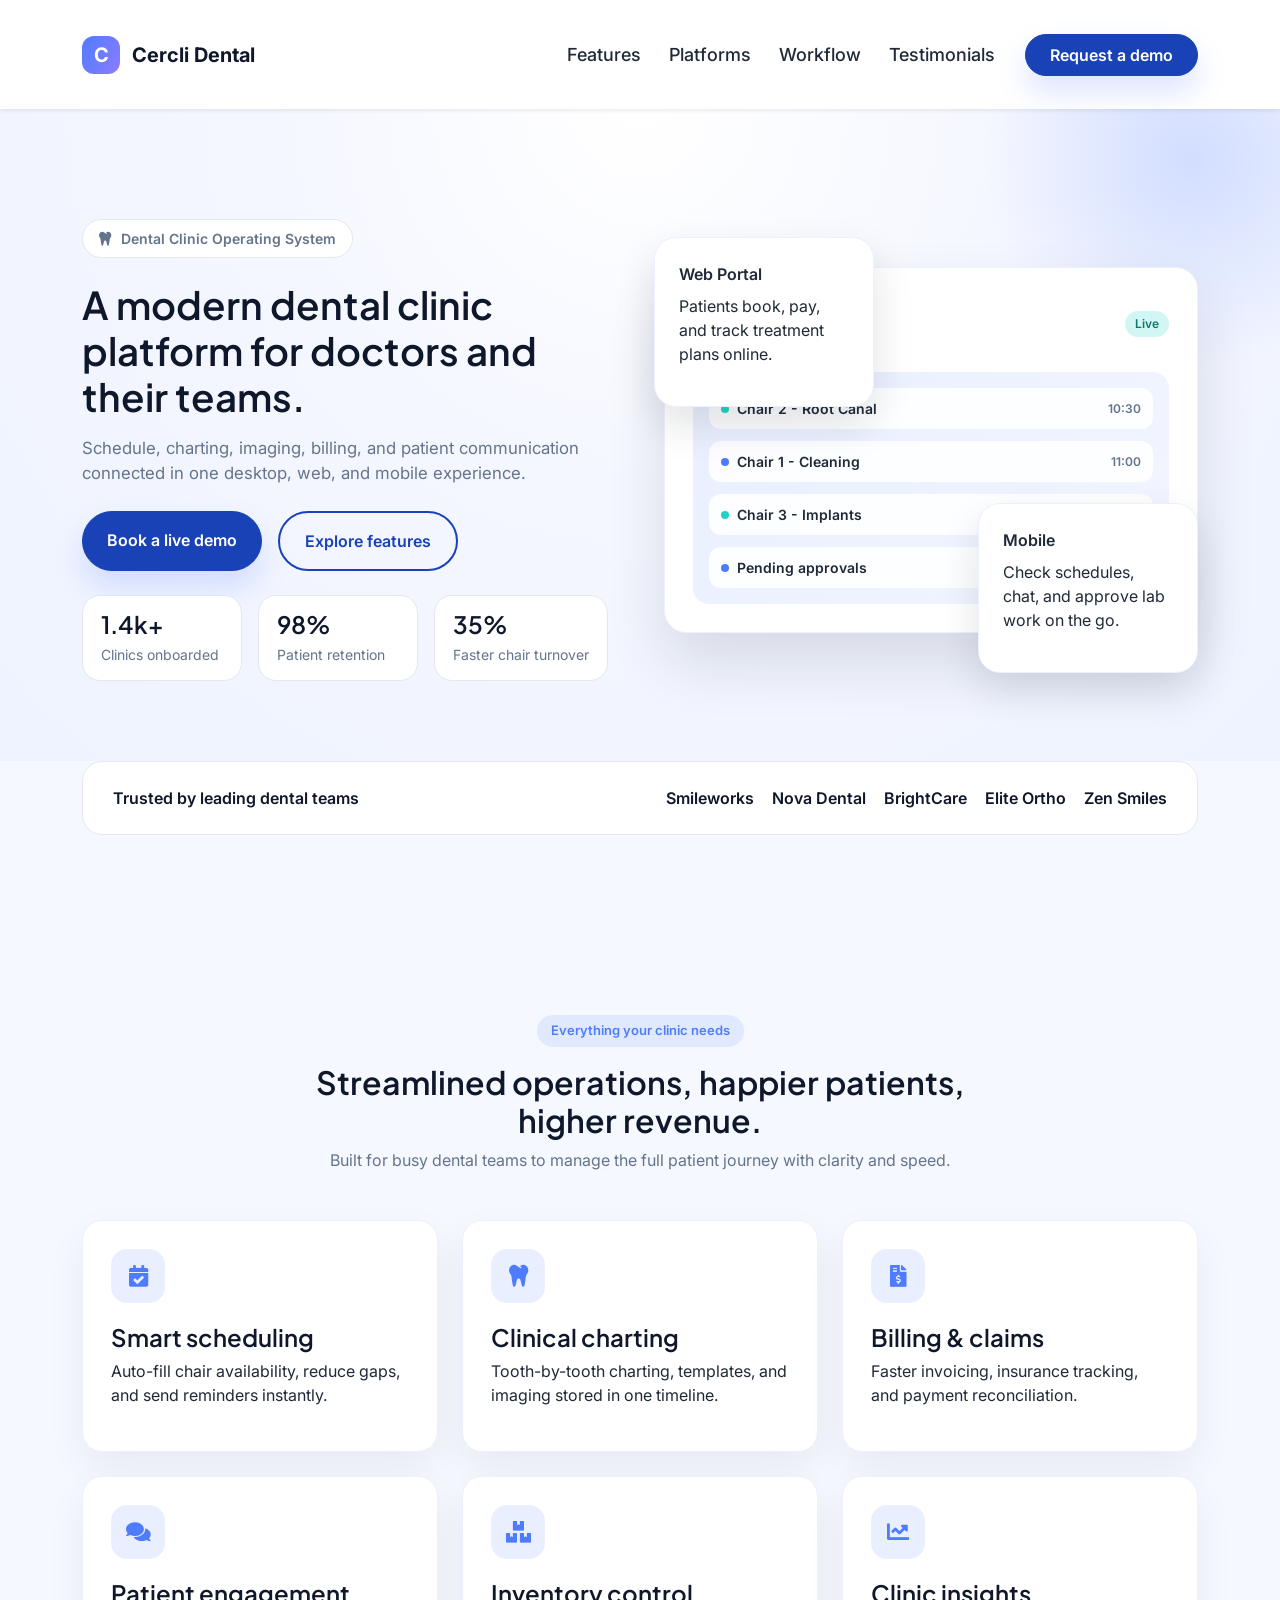
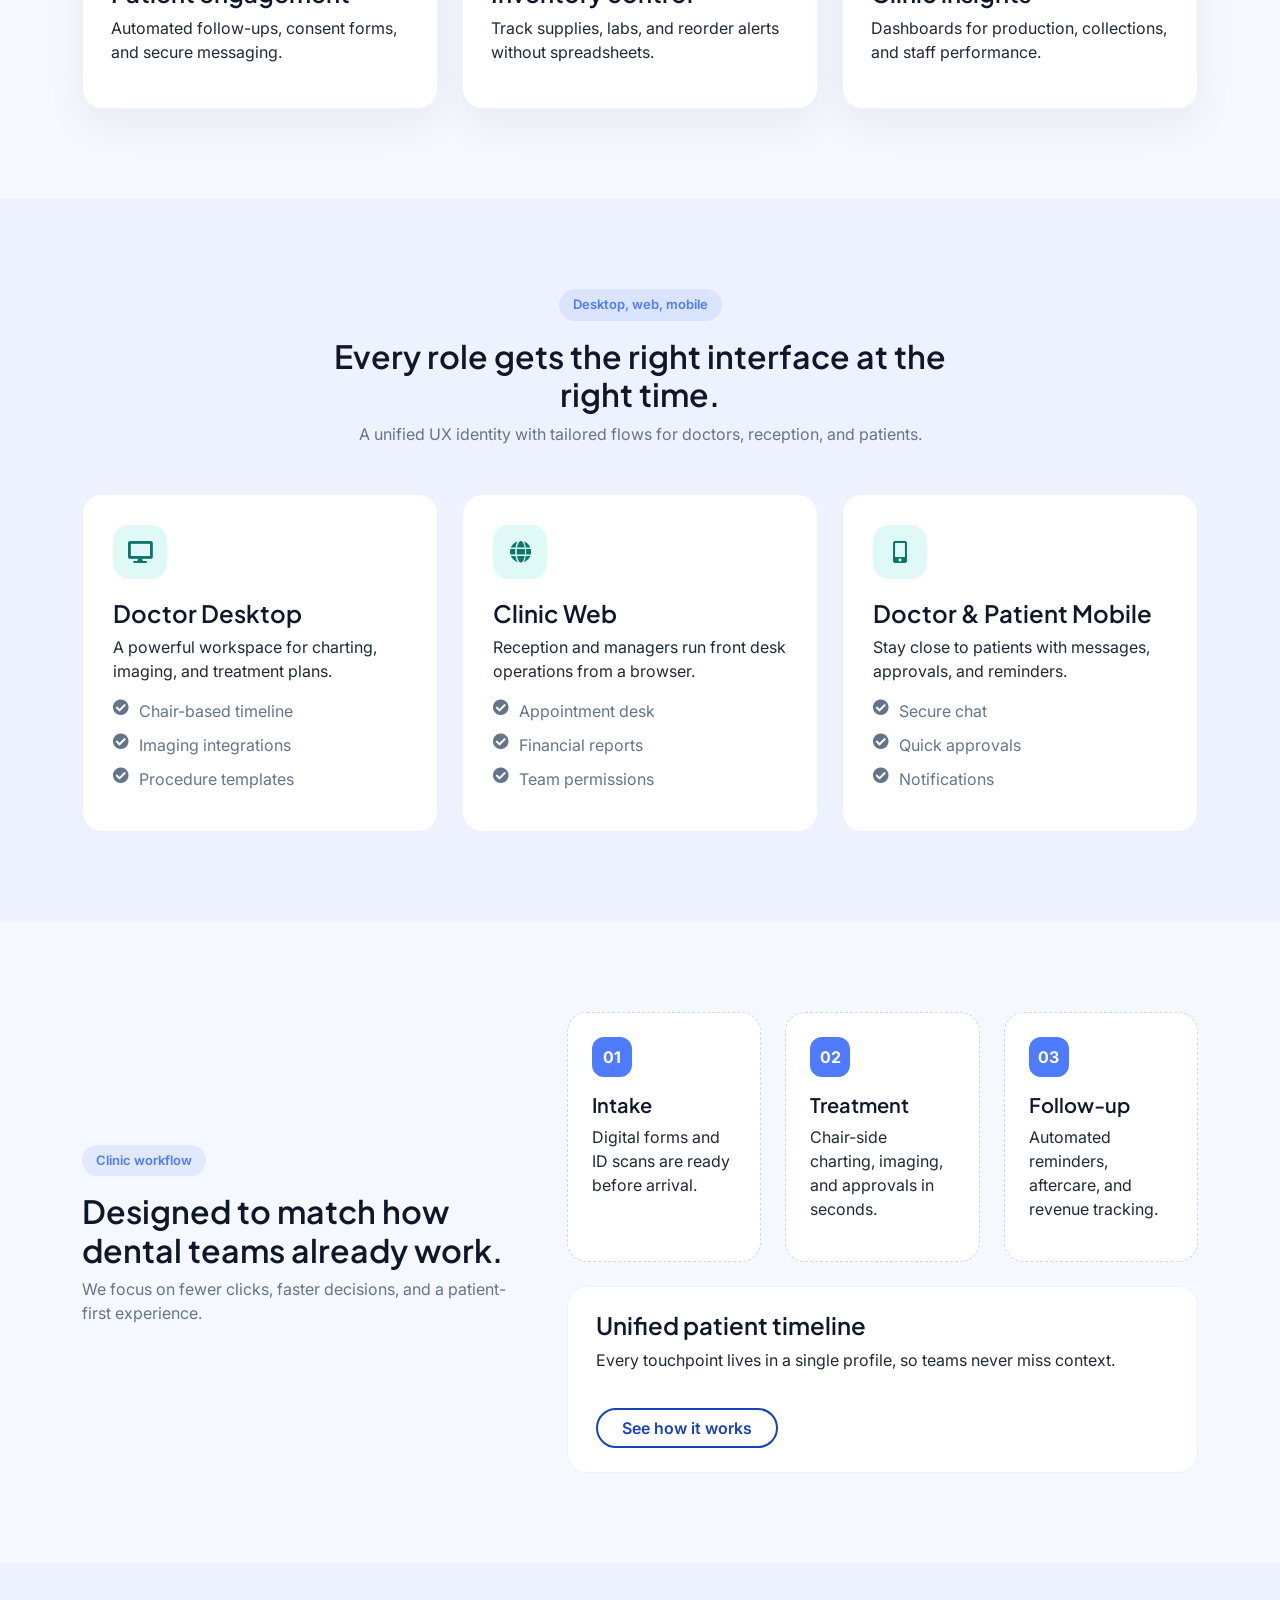
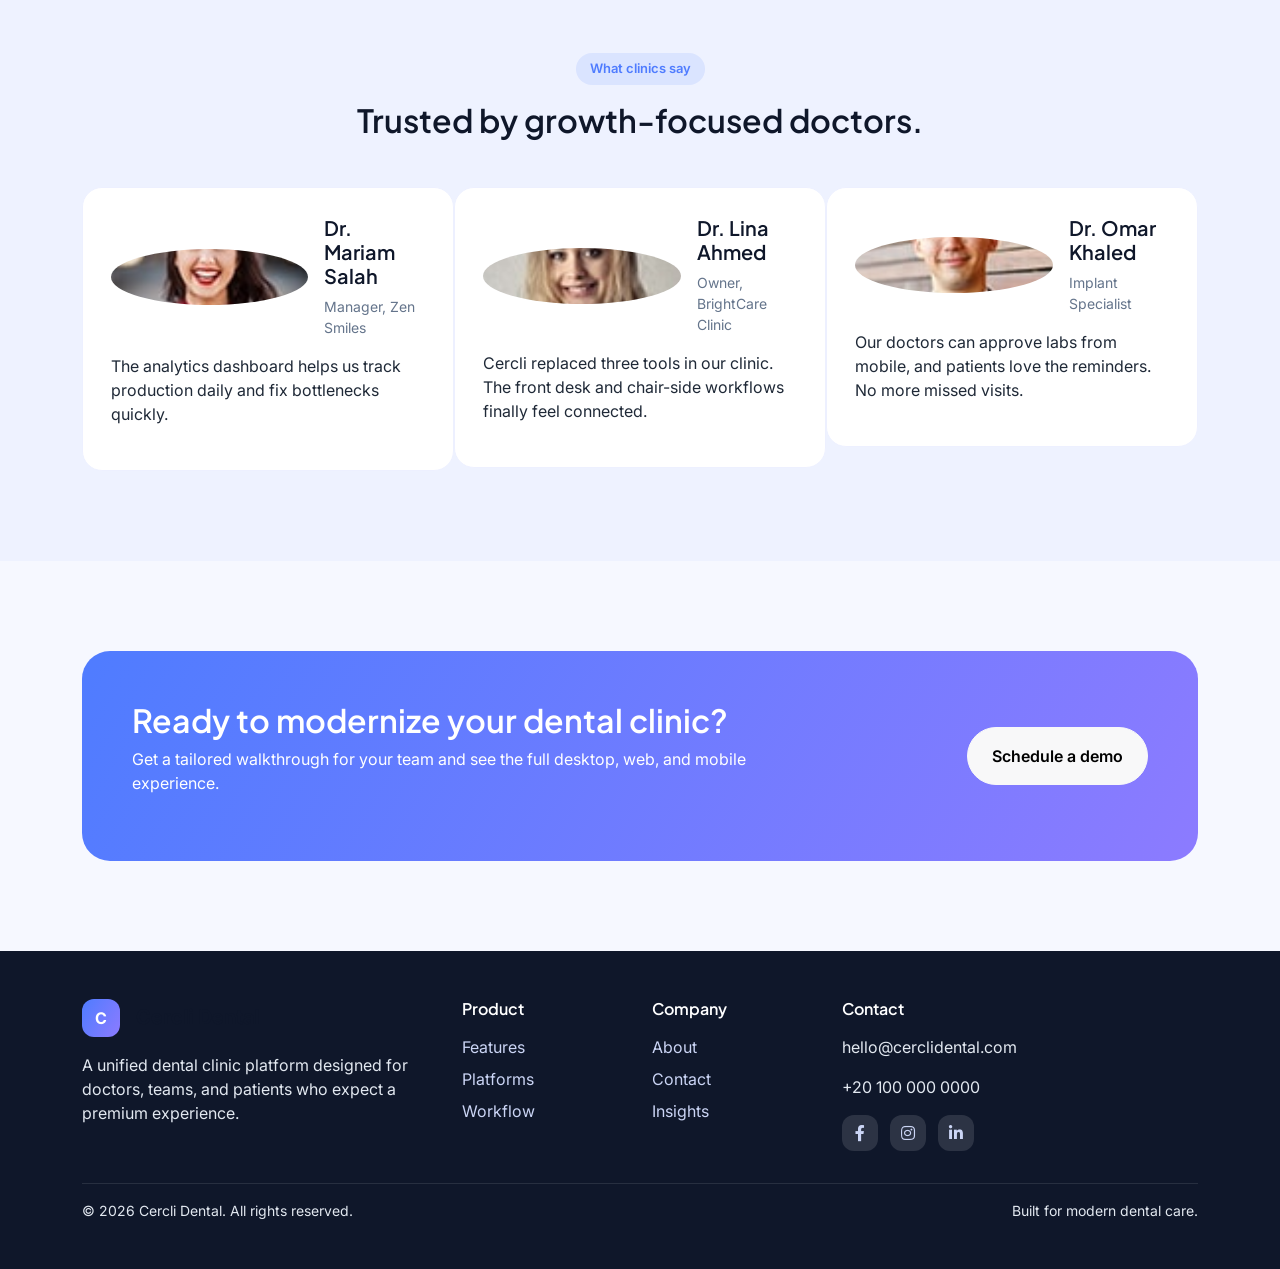
==== commit 88eaf96a: "Redesign dental landing page Co-authored-by: aboalhassanabdo769 <aboalhassanabdo769@gmail.com>" ====
--- a/index.html
+++ b/index.html
@@ -2,16 +2,18 @@
 <html lang="en">
   <head>
     <meta charset="utf-8" />
-    <title>HighTech - IT Solutions Website Template</title>
+    <title>Cercli Dental | Clinic Management OS</title>
     <meta content="width=device-width, initial-scale=1.0" name="viewport" />
-    <meta content="" name="keywords" />
-    <meta content="" name="description" />
+    <meta
+      content="Dental clinic management platform for desktop, web, and mobile."
+      name="description"
+    />
 
     <!-- Google Web Fonts -->
     <link rel="preconnect" href="https://fonts.googleapis.com" />
     <link rel="preconnect" href="https://fonts.gstatic.com" crossorigin />
     <link
-      href="https://fonts.googleapis.com/css2?family=Inter:wght@400;500;600&family=Saira:wght@500;600;700&display=swap"
+      href="https://fonts.googleapis.com/css2?family=Inter:wght@400;500;600&family=Plus+Jakarta+Sans:wght@500;600;700&display=swap"
       rel="stylesheet"
     />
 
@@ -36,126 +38,36 @@
     <link href="css/style.css" rel="stylesheet" />
   </head>
 
-  <body>
-    <!-- Spinner Start -->
-    <!-- <div id="spinner" class="show position-fixed translate-middle w-100 vh-100 top-50 start-50 d-flex align-items-center justify-content-center">
-            <div class="spinner-grow text-primary" role="status"></div>
-        </div> -->
-    <!-- Spinner End -->
-
-    <!-- Topbar Start -->
-    <div class="container-fluid bg-dark py-2 d-none d-md-flex">
-      <div class="container">
-        <div class="d-flex justify-content-between topbar">
-          <div class="top-info">
-            <small class="me-3 text-white-50"
-              ><a href="#"
-                ><i class="fas fa-map-marker-alt me-2 text-secondary"></i></a
-              >23 Ranking Street, New York</small
-            >
-            <small class="me-3 text-white-50"
-              ><a href="#"
-                ><i class="fas fa-envelope me-2 text-secondary"></i></a
-              >Email@Example.com</small
-            >
-          </div>
-          <div id="note" class="text-secondary d-none d-xl-flex">
-            <small>Note : We help you to Grow your Business</small>
-          </div>
-          <div class="top-link">
-            <a
-              href=""
-              class="bg-light nav-fill btn btn-sm-square rounded-circle"
-              ><i class="fab fa-facebook-f text-primary"></i
-            ></a>
-            <a
-              href=""
-              class="bg-light nav-fill btn btn-sm-square rounded-circle"
-              ><i class="fab fa-twitter text-primary"></i
-            ></a>
-            <a
-              href=""
-              class="bg-light nav-fill btn btn-sm-square rounded-circle"
-              ><i class="fab fa-instagram text-primary"></i
-            ></a>
-            <a
-              href=""
-              class="bg-light nav-fill btn btn-sm-square rounded-circle me-0"
-              ><i class="fab fa-linkedin-in text-primary"></i
-            ></a>
-          </div>
-        </div>
-      </div>
-    </div>
-    <!-- Topbar End -->
-
+  <body class="landing-page">
     <!-- Navbar Start -->
-    <div class="container-fluid bg-primary">
-      <div class="container">
-        <nav class="navbar navbar-dark navbar-expand-lg py-0">
-          <a href="index.html" class="navbar-brand">
-            <h1 class="text-white fw-bold d-block">
-              High<span class="text-secondary">Tech</span>
-            </h1>
+    <div class="container-fluid bg-white shadow-sm sticky-top">
+      <div class="container">
+        <nav class="navbar navbar-expand-lg navbar-light py-3">
+          <a href="index.html" class="navbar-brand d-flex align-items-center">
+            <span class="brand-mark">C</span>
+            <span class="brand-name">Cercli Dental</span>
           </a>
           <button
             type="button"
-            class="navbar-toggler me-0"
+            class="navbar-toggler"
             data-bs-toggle="collapse"
             data-bs-target="#navbarCollapse"
           >
             <span class="navbar-toggler-icon"></span>
           </button>
-          <div
-            class="collapse navbar-collapse bg-transparent"
-            id="navbarCollapse"
-          >
-            <div class="navbar-nav ms-auto mx-xl-auto p-0">
+          <div class="collapse navbar-collapse" id="navbarCollapse">
+            <div class="navbar-nav ms-auto align-items-lg-center">
+              <a href="#features" class="nav-item nav-link">Features</a>
+              <a href="#platforms" class="nav-item nav-link">Platforms</a>
+              <a href="#workflow" class="nav-item nav-link">Workflow</a>
+              <a href="#testimonials" class="nav-item nav-link"
+                >Testimonials</a
+              >
               <a
-                href="index.html"
-                class="nav-item nav-link active text-secondary"
-                >Home</a
+                href="#cta"
+                class="btn btn-primary rounded-pill px-4 py-2 ms-lg-3 mt-3 mt-lg-0"
+                >Request a demo</a
               >
-              <a href="about.html" class="nav-item nav-link">About</a>
-              <a href="service.html" class="nav-item nav-link">Services</a>
-              <a href="project.html" class="nav-item nav-link">Projects</a>
-              <div class="nav-item dropdown">
-                <a
-                  href="#"
-                  class="nav-link dropdown-toggle"
-                  data-bs-toggle="dropdown"
-                  >Pages</a
-                >
-                <div class="dropdown-menu rounded">
-                  <a href="blog.html" class="dropdown-item">Our Blog</a>
-                  <a href="team.html" class="dropdown-item">Our Team</a>
-                  <a href="testimonial.html" class="dropdown-item"
-                    >Testimonial</a
-                  >
-                  <a href="404.html" class="dropdown-item">404 Page</a>
-                </div>
-              </div>
-              <a href="contact.html" class="nav-item nav-link">Contact</a>
-            </div>
-          </div>
-          <div class="d-none d-xl-flex flex-shirink-0">
-            <div
-              id="phone-tada"
-              class="d-flex align-items-center justify-content-center me-4"
-            >
-              <a href="" class="position-relative animated tada infinite">
-                <i class="fa fa-phone-alt text-white fa-2x"></i>
-                <div class="position-absolute" style="top: -7px; left: 20px">
-                  <span><i class="fa fa-comment-dots text-secondary"></i></span>
-                </div>
-              </a>
-            </div>
-            <div class="d-flex flex-column pe-4 border-end">
-              <span class="text-white-50">Have any questions?</span>
-              <span class="text-secondary">Call: + 0123 456 7890</span>
-            </div>
-            <div class="d-flex align-items-center justify-content-center ms-4">
-              <a href="#"><i class="bi bi-search text-white fa-2x"></i> </a>
             </div>
           </div>
         </nav>
@@ -163,1264 +75,436 @@
     </div>
     <!-- Navbar End -->
 
-    <!-- Carousel Start -->
-    <div class="container-fluid px-0">
-      <div id="carouselId" class="carousel slide" data-bs-ride="carousel">
-        <ol class="carousel-indicators">
-          <li
-            data-bs-target="#carouselId"
-            data-bs-slide-to="0"
-            class="active"
-            aria-current="true"
-            aria-label="First slide"
-          ></li>
-          <li
-            data-bs-target="#carouselId"
-            data-bs-slide-to="1"
-            aria-label="Second slide"
-          ></li>
-        </ol>
-        <div class="carousel-inner" role="listbox">
-          <div class="carousel-item active">
-            <img src="img/carousel-1.jpg" class="img-fluid" alt="First slide" />
-            <div class="carousel-caption">
-              <div class="container carousel-content">
-                <h6 class="text-secondary h4 animated fadeInUp">
-                  Best IT Solutions
-                </h6>
-                <h1 class="text-white display-1 mb-4 animated fadeInRight">
-                  An Innovative IT Solutions Agency
-                </h1>
-                <p class="mb-4 text-white fs-5 animated fadeInDown">
-                  Advanced software, advanced research for advanced people.
-                </p>
-                <a href="" class="me-2"
-                  ><button
-                    type="button"
-                    class="px-4 py-sm-3 px-sm-5 btn btn-primary rounded-pill carousel-content-btn1 animated fadeInLeft"
-                  >
-                    Read More
-                  </button></a
-                >
-                <a href="" class="ms-2"
-                  ><button
-                    type="button"
-                    class="px-4 py-sm-3 px-sm-5 btn btn-primary rounded-pill carousel-content-btn2 animated fadeInRight"
-                  >
-                    Contact Us
-                  </button></a
-                >
-              </div>
-            </div>
-          </div>
-          <div class="carousel-item">
-            <img
-              src="img/carousel-2.jpg"
-              class="img-fluid"
-              alt="Second slide"
-            />
-            <div class="carousel-caption">
-              <div class="container carousel-content">
-                <h6 class="text-secondary h4 animated fadeInUp">
-                  Best IT Solutions
-                </h6>
-                <h1 class="text-white display-1 mb-4 animated fadeInLeft">
-                  Quality Digital Services You Really Need!
-                </h1>
-                <p class="mb-4 text-white fs-5 animated fadeInDown">
-                  Empowering businesses through innovative technology solutions.
-                </p>
-                <a href="" class="me-2"
-                  ><button
-                    type="button"
-                    class="px-4 py-sm-3 px-sm-5 btn btn-primary rounded-pill carousel-content-btn1 animated fadeInLeft"
-                  >
-                    Read More
-                  </button></a
-                >
-                <a href="" class="ms-2"
-                  ><button
-                    type="button"
-                    class="px-4 py-sm-3 px-sm-5 btn btn-primary rounded-pill carousel-content-btn2 animated fadeInRight"
-                  >
-                    Contact Us
-                  </button></a
-                >
-              </div>
-            </div>
-          </div>
-        </div>
-        <button
-          class="carousel-control-prev"
-          type="button"
-          data-bs-target="#carouselId"
-          data-bs-slide="prev"
-        >
-          <span class="carousel-control-prev-icon" aria-hidden="true"></span>
-          <span class="visually-hidden">Previous</span>
-        </button>
-        <button
-          class="carousel-control-next"
-          type="button"
-          data-bs-target="#carouselId"
-          data-bs-slide="next"
-        >
-          <span class="carousel-control-next-icon" aria-hidden="true"></span>
-          <span class="visually-hidden">Next</span>
-        </button>
-      </div>
-    </div>
-    <!-- Carousel End -->
-
-    <!-- Fact Start -->
-    <div class="container-fluid bg-secondary py-5">
-      <div class="container">
-        <div class="row">
-          <div class="col-lg-3 wow fadeIn" data-wow-delay=".1s">
-            <div class="d-flex counter">
-              <h1 class="me-3 text-primary counter-value">99</h1>
-              <h5 class="text-white mt-1">Success in getting happy customer</h5>
-            </div>
-          </div>
-          <div class="col-lg-3 wow fadeIn" data-wow-delay=".3s">
-            <div class="d-flex counter">
-              <h1 class="me-3 text-primary counter-value">25</h1>
-              <h5 class="text-white mt-1">Thousands of successful business</h5>
-            </div>
-          </div>
-          <div class="col-lg-3 wow fadeIn" data-wow-delay=".5s">
-            <div class="d-flex counter">
-              <h1 class="me-3 text-primary counter-value">120</h1>
-              <h5 class="text-white mt-1">Total clients who love HighTech</h5>
-            </div>
-          </div>
-          <div class="col-lg-3 wow fadeIn" data-wow-delay=".7s">
-            <div class="d-flex counter">
-              <h1 class="me-3 text-primary counter-value">5</h1>
-              <h5 class="text-white mt-1">
-                Stars reviews given by satisfied clients
-              </h5>
-            </div>
-          </div>
-        </div>
-      </div>
-    </div>
-    <!-- Fact End -->
-
-    <!-- About Start -->
-    <div class="container-fluid py-5 my-5">
-      <div class="container pt-5">
-        <div class="row g-5">
-          <div
-            class="col-lg-5 col-md-6 col-sm-12 wow fadeIn"
-            data-wow-delay=".3s"
-          >
-            <div class="h-100 position-relative">
-              <img
-                src="img/about-1.jpg"
-                class="img-fluid w-75 rounded"
-                alt=""
-                style="margin-bottom: 25%"
-              />
-              <div class="position-absolute w-75" style="top: 25%; left: 25%">
-                <img
-                  src="img/about-2.jpg"
-                  class="img-fluid w-100 rounded"
-                  alt=""
-                />
-              </div>
-            </div>
-          </div>
-          <div
-            class="col-lg-7 col-md-6 col-sm-12 wow fadeIn"
-            data-wow-delay=".5s"
-          >
-            <h5 class="text-primary">About Us</h5>
-            <h1 class="mb-4">
-              About HighTech Agency And It's Innovative IT Solutions
+    <!-- Hero Start -->
+    <section class="hero-section">
+      <div class="container">
+        <div class="row align-items-center g-5">
+          <div class="col-lg-6">
+            <span class="hero-badge">
+              <i class="fas fa-tooth"></i>
+              Dental Clinic Operating System
+            </span>
+            <h1 class="hero-title mt-4">
+              A modern dental clinic platform for doctors and their teams.
             </h1>
-            <p>
-              we understand that effective communication is all about building
-              strong connections with your audience. That's why we prioritize
-              brand interaction and a positive customer experience in all of our
-              communication efforts. By staying at the forefront of innovation,
+            <p class="hero-subtitle mt-3">
+              Schedule, charting, imaging, billing, and patient communication
+              connected in one desktop, web, and mobile experience.
             </p>
-            <p></p>
-            <p class="mb-4">
-              we aim to provide our clients with the tools they need to
-              effectively connect with their target audience and drive success.
-            </p>
-            <a
-              href=""
-              class="btn btn-secondary rounded-pill px-5 py-3 text-white"
-              >More Details</a
-            >
-          </div>
-        </div>
-      </div>
-    </div>
-    <!-- About End -->
-
-    <!-- Services Start -->
-    <div class="container-fluid services py-5 mb-5">
-      <div class="container">
-        <div
-          class="text-center mx-auto pb-5 wow fadeIn"
-          data-wow-delay=".3s"
-          style="max-width: 600px"
-        >
-          <h5 class="text-primary">Our Services</h5>
-          <h1>Services Built Specifically For Your Business</h1>
-        </div>
-        <div class="row g-5 services-inner">
-          <div class="col-md-6 col-lg-4 wow fadeIn" data-wow-delay=".3s">
-            <div class="services-item bg-light">
-              <div class="p-4 text-center services-content">
-                <div class="services-content-icon">
-                  <i class="fa fa-code fa-7x mb-4 text-primary"></i>
-                  <h4 class="mb-3">Web Design</h4>
-                  <p class="mb-4">
-                    Transform your ideas into visually stunning and
-                    user-friendly web designs. Our expert team focuses on
-                    creating responsive, creative, and innovative websites that
-                    engage users.
-                  </p>
-                  <a
-                    href=""
-                    class="btn btn-secondary text-white px-5 py-3 rounded-pill"
-                    >Read More</a
-                  >
-                </div>
-              </div>
-            </div>
-          </div>
-          <div class="col-md-6 col-lg-4 wow fadeIn" data-wow-delay=".5s">
-            <div class="services-item bg-light">
-              <div class="p-4 text-center services-content">
-                <div class="services-content-icon">
-                  <i class="fa fa-file-code fa-7x mb-4 text-primary"></i>
-                  <h4 class="mb-3">Web Development</h4>
-                  <p class="mb-4">
-                    From front-end to back-end development, we craft fast,
-                    secure, and scalable web solutions tailored to your business
-                    needs. Let's bring your web app to life.
-                  </p>
-                  <a
-                    href=""
-                    class="btn btn-secondary text-white px-5 py-3 rounded-pill"
-                    >Read More</a
-                  >
-                </div>
-              </div>
-            </div>
-          </div>
-          <div class="col-md-6 col-lg-4 wow fadeIn" data-wow-delay=".7s">
-            <div class="services-item bg-light">
-              <div class="p-4 text-center services-content">
-                <div class="services-content-icon">
-                  <i
-                    class="fa fa-external-link-alt fa-7x mb-4 text-primary"
-                  ></i>
-                  <h4 class="mb-3">UI/UX Design</h4>
-                  <p class="mb-4">
-                    User-centric design solutions that enhance usability and
-                    improve overall user experiences. Let’s design interfaces
-                    that users love to interact with.
-                  </p>
-                  <a
-                    href=""
-                    class="btn btn-secondary text-white px-5 py-3 rounded-pill"
-                    >Read More</a
-                  >
-                </div>
-              </div>
-            </div>
-          </div>
-          <div class="col-md-6 col-lg-4 wow fadeIn" data-wow-delay=".3s">
-            <div class="services-item bg-light">
-              <div class="p-4 text-center services-content">
-                <div class="services-content-icon">
-                  <i class="fas fa-user-secret fa-7x mb-4 text-primary"></i>
-                  <h4 class="mb-3">Web Cecurity</h4>
-                  <p class="mb-4">
-                    Protect your website and data with cutting-edge web security
-                    solutions. We offer comprehensive strategies to safeguard
-                    your web assets against evolving cyber threats.
-                  </p>
-                  <a
-                    href=""
-                    class="btn btn-secondary text-white px-5 py-3 rounded-pill"
-                    >Read More</a
-                  >
-                </div>
-              </div>
-            </div>
-          </div>
-          <div class="col-md-6 col-lg-4 wow fadeIn" data-wow-delay=".5s">
-            <div class="services-item bg-light">
-              <div class="p-4 text-center services-content">
-                <div class="services-content-icon">
-                  <i class="fa fa-envelope-open fa-7x mb-4 text-primary"></i>
-                  <h4 class="mb-3">Digital Marketing</h4>
-                  <p class="mb-4">
-                    Lorem ipsum dolor sit amet elit. Sed efficitur quis purus ut
-                    interdum. Aliquam dolor eget urna ultricies tincidunt.
-                  </p>
-                  <a
-                    href=""
-                    class="btn btn-secondary text-white px-5 py-3 rounded-pill"
-                    >Read More</a
-                  >
-                </div>
-              </div>
-            </div>
-          </div>
-          <div class="col-md-6 col-lg-4 wow fadeIn" data-wow-delay=".7s">
-            <div class="services-item bg-light">
-              <div class="p-4 text-center services-content">
-                <div class="services-content-icon">
-                  <i class="fas fa-laptop fa-7x mb-4 text-primary"></i>
-                  <h4 class="mb-3">Programming</h4>
-                  <p class="mb-4">
-                    Lorem ipsum dolor sit amet elit. Sed efficitur quis purus ut
-                    interdum. Aliquam dolor eget urna ultricies tincidunt.
-                  </p>
-                  <a
-                    href=""
-                    class="btn btn-secondary text-white px-5 py-3 rounded-pill"
-                    >Read More</a
-                  >
-                </div>
-              </div>
-            </div>
-          </div>
-        </div>
-      </div>
-    </div>
-    <!-- Services End -->
-
-    <!-- Project Start -->
-    <div class="container-fluid project py-5 mb-5">
-      <div class="container">
-        <div
-          class="text-center mx-auto pb-5 wow fadeIn"
-          data-wow-delay=".3s"
-          style="max-width: 600px"
-        >
-          <h5 class="text-primary">Our Project</h5>
-          <h1>Our Recently Completed Projects</h1>
-        </div>
-        <div class="row g-5">
-          <div class="col-md-6 col-lg-4 wow fadeIn" data-wow-delay=".3s">
-            <div class="project-item">
-              <div class="project-img">
-                <img
-                  src="img/project-1.jpg"
-                  class="img-fluid w-100 rounded"
-                  alt=""
-                />
-                <div class="project-content">
-                  <a href="#" class="text-center">
-                    <h4 class="text-secondary">Web design</h4>
-                    <p class="m-0 text-white">Web Analysis</p>
-                  </a>
-                </div>
-              </div>
-            </div>
-          </div>
-          <div class="col-md-6 col-lg-4 wow fadeIn" data-wow-delay=".5s">
-            <div class="project-item">
-              <div class="project-img">
-                <img
-                  src="img/project-2.jpg"
-                  class="img-fluid w-100 rounded"
-                  alt=""
-                />
-                <div class="project-content">
-                  <a href="#" class="text-center">
-                    <h4 class="text-secondary">Cyber Security</h4>
-                    <p class="m-0 text-white">Cyber Security Core</p>
-                  </a>
-                </div>
-              </div>
-            </div>
-          </div>
-          <div class="col-md-6 col-lg-4 wow fadeIn" data-wow-delay=".7s">
-            <div class="project-item">
-              <div class="project-img">
-                <img
-                  src="img/project-3.jpg"
-                  class="img-fluid w-100 rounded"
-                  alt=""
-                />
-                <div class="project-content">
-                  <a href="#" class="text-center">
-                    <h4 class="text-secondary">Mobile Info</h4>
-                    <p class="m-0 text-white">Upcomming Phone</p>
-                  </a>
-                </div>
-              </div>
-            </div>
-          </div>
-          <div class="col-md-6 col-lg-4 wow fadeIn" data-wow-delay=".3s">
-            <div class="project-item">
-              <div class="project-img">
-                <img
-                  src="img/project-4.jpg"
-                  class="img-fluid w-100 rounded"
-                  alt=""
-                />
-                <div class="project-content">
-                  <a href="#" class="text-center">
-                    <h4 class="text-secondary">Web Development</h4>
-                    <p class="m-0 text-white">Web Analysis</p>
-                  </a>
-                </div>
-              </div>
-            </div>
-          </div>
-          <div class="col-md-6 col-lg-4 wow fadeIn" data-wow-delay=".5s">
-            <div class="project-item">
-              <div class="project-img">
-                <img
-                  src="img/project-5.jpg"
-                  class="img-fluid w-100 rounded"
-                  alt=""
-                />
-                <div class="project-content">
-                  <a href="#" class="text-center">
-                    <h4 class="text-secondary">Digital Marketing</h4>
-                    <p class="m-0 text-white">Marketing Analysis</p>
-                  </a>
-                </div>
-              </div>
-            </div>
-          </div>
-          <div class="col-md-6 col-lg-4 wow fadeIn" data-wow-delay=".7s">
-            <div class="project-item">
-              <div class="project-img">
-                <img
-                  src="img/project-6.jpg"
-                  class="img-fluid w-100 rounded"
-                  alt=""
-                />
-                <div class="project-content">
-                  <a href="#" class="text-center">
-                    <h4 class="text-secondary">keyword Research</h4>
-                    <p class="m-0 text-white">keyword Analysis</p>
-                  </a>
-                </div>
-              </div>
-            </div>
-          </div>
-        </div>
-      </div>
-    </div>
-    <!-- Project End -->
-
-    <!-- Blog Start -->
-    <div class="container-fluid blog py-5 mb-5">
-      <div class="container">
-        <div
-          class="text-center mx-auto pb-5 wow fadeIn"
-          data-wow-delay=".3s"
-          style="max-width: 600px"
-        >
-          <h5 class="text-primary">Our Blog</h5>
-          <h1>Latest Blog & News</h1>
-        </div>
-        <div class="row g-5 justify-content-center">
-          <div class="col-lg-6 col-xl-4 wow fadeIn" data-wow-delay=".3s">
-            <div class="blog-item position-relative bg-light rounded">
-              <img
-                src="img/blog-1.jpg"
-                class="img-fluid w-100 rounded-top"
-                alt=""
-              />
-              <span
-                class="position-absolute px-4 py-3 bg-primary text-white rounded"
-                style="top: -28px; right: 20px"
-                >Web Design</span
-              >
-              <div
-                class="blog-btn d-flex justify-content-between position-relative px-3"
-                style="margin-top: -100px"
-              >
-                <div
-                  class="blog-icon btn btn-secondary rounded-pill my-auto link_btn"
-                >
-                  <a href="" class="btn text-white">Read More</a>
-                </div>
-                <div
-                  class="blog-btn-icon btn btn-secondary rounded-pill link_btn"
-                >
-                  <div class="blog-icon-1">
-                    <p class="text-white shard">
-                      Share<i class="fa fa-arrow-right ms-3"></i>
-                    </p>
+            <div class="d-flex flex-wrap gap-3 hero-cta mt-4">
+              <a href="#cta" class="btn btn-primary rounded-pill px-4 py-3">
+                Book a live demo
+              </a>
+              <a href="#features" class="btn btn-outline-primary rounded-pill px-4 py-3">
+                Explore features
+              </a>
+            </div>
+            <div class="hero-metrics d-flex flex-wrap gap-3 mt-4">
+              <div class="metric-card">
+                <h4>1.4k+</h4>
+                <span>Clinics onboarded</span>
+              </div>
+              <div class="metric-card">
+                <h4>98%</h4>
+                <span>Patient retention</span>
+              </div>
+              <div class="metric-card">
+                <h4>35%</h4>
+                <span>Faster chair turnover</span>
+              </div>
+            </div>
+          </div>
+          <div class="col-lg-6">
+            <div class="hero-visual">
+              <div class="device-stack">
+                <div class="device-card large">
+                  <div class="device-header">
+                    <div>
+                      <span class="device-label">Desktop</span>
+                      <h5>Doctor workspace</h5>
+                    </div>
+                    <span class="device-status">Live</span>
                   </div>
-                  <div class="blog-icon-2">
-                    <a href="" class="btn me-1"
-                      ><i class="fab fa-facebook-f text-white"></i
-                    ></a>
-                    <a href="" class="btn me-1"
-                      ><i class="fab fa-twitter text-white"></i
-                    ></a>
-                    <a href="" class="btn me-1"
-                      ><i class="fab fa-instagram text-white"></i
-                    ></a>
+                  <div class="device-screen">
+                    <div class="screen-row">
+                      <div class="screen-title">
+                        <span class="dot"></span> Chair 2 - Root Canal
+                      </div>
+                      <span class="screen-tag">10:30</span>
+                    </div>
+                    <div class="screen-row">
+                      <div class="screen-title">
+                        <span class="dot alt"></span> Chair 1 - Cleaning
+                      </div>
+                      <span class="screen-tag">11:00</span>
+                    </div>
+                    <div class="screen-row">
+                      <div class="screen-title">
+                        <span class="dot"></span> Chair 3 - Implants
+                      </div>
+                      <span class="screen-tag">12:20</span>
+                    </div>
+                    <div class="screen-row">
+                      <div class="screen-title">
+                        <span class="dot alt"></span> Pending approvals
+                      </div>
+                      <span class="screen-tag">4</span>
+                    </div>
                   </div>
                 </div>
-              </div>
-              <div
-                class="blog-content text-center position-relative px-3"
-                style="margin-top: -3px"
-              >
-                <img
-                  src="img/admin.jpg"
-                  class="img-fluid rounded-circle border border-4 border-white mb-3"
-                  alt=""
-                />
-                <h5 class="">By Daniel Martin</h5>
-                <span class="text-secondary">24 March 2023</span>
-                <p class="py-2">
-                  Lorem ipsum dolor sit amet elit. Sed efficitur quis purus ut
-                  interdum. Aliquam dolor eget urna ultricies tincidunt libero
-                  sit amet
+                <div class="device-card floating web">
+                  <div class="device-mini-title">Web Portal</div>
+                  <p>Patients book, pay, and track treatment plans online.</p>
+                </div>
+                <div class="device-card floating mobile">
+                  <div class="device-mini-title">Mobile</div>
+                  <p>Check schedules, chat, and approve lab work on the go.</p>
+                </div>
+              </div>
+            </div>
+          </div>
+        </div>
+      </div>
+    </section>
+    <!-- Hero End -->
+
+    <!-- Trusted Start -->
+    <section class="section-space pt-0">
+      <div class="container">
+        <div class="trusted-strip">
+          <span>Trusted by leading dental teams</span>
+          <div class="trusted-logos">
+            <span>Smileworks</span>
+            <span>Nova Dental</span>
+            <span>BrightCare</span>
+            <span>Elite Ortho</span>
+            <span>Zen Smiles</span>
+          </div>
+        </div>
+      </div>
+    </section>
+    <!-- Trusted End -->
+
+    <!-- Features Start -->
+    <section id="features" class="section-space">
+      <div class="container">
+        <div class="text-center mx-auto mb-5" style="max-width: 650px">
+          <span class="section-pill">Everything your clinic needs</span>
+          <h2 class="section-title mt-3">
+            Streamlined operations, happier patients, higher revenue.
+          </h2>
+          <p class="section-subtitle">
+            Built for busy dental teams to manage the full patient journey with
+            clarity and speed.
+          </p>
+        </div>
+        <div class="row g-4">
+          <div class="col-md-6 col-lg-4">
+            <div class="feature-card h-100">
+              <div class="feature-icon"><i class="fas fa-calendar-check"></i></div>
+              <h4>Smart scheduling</h4>
+              <p>
+                Auto-fill chair availability, reduce gaps, and send reminders
+                instantly.
+              </p>
+            </div>
+          </div>
+          <div class="col-md-6 col-lg-4">
+            <div class="feature-card h-100">
+              <div class="feature-icon"><i class="fas fa-tooth"></i></div>
+              <h4>Clinical charting</h4>
+              <p>
+                Tooth-by-tooth charting, templates, and imaging stored in one
+                timeline.
+              </p>
+            </div>
+          </div>
+          <div class="col-md-6 col-lg-4">
+            <div class="feature-card h-100">
+              <div class="feature-icon"><i class="fas fa-file-invoice-dollar"></i></div>
+              <h4>Billing & claims</h4>
+              <p>
+                Faster invoicing, insurance tracking, and payment reconciliation.
+              </p>
+            </div>
+          </div>
+          <div class="col-md-6 col-lg-4">
+            <div class="feature-card h-100">
+              <div class="feature-icon"><i class="fas fa-comments"></i></div>
+              <h4>Patient engagement</h4>
+              <p>
+                Automated follow-ups, consent forms, and secure messaging.
+              </p>
+            </div>
+          </div>
+          <div class="col-md-6 col-lg-4">
+            <div class="feature-card h-100">
+              <div class="feature-icon"><i class="fas fa-boxes"></i></div>
+              <h4>Inventory control</h4>
+              <p>
+                Track supplies, labs, and reorder alerts without spreadsheets.
+              </p>
+            </div>
+          </div>
+          <div class="col-md-6 col-lg-4">
+            <div class="feature-card h-100">
+              <div class="feature-icon"><i class="fas fa-chart-line"></i></div>
+              <h4>Clinic insights</h4>
+              <p>
+                Dashboards for production, collections, and staff performance.
+              </p>
+            </div>
+          </div>
+        </div>
+      </div>
+    </section>
+    <!-- Features End -->
+
+    <!-- Platforms Start -->
+    <section id="platforms" class="section-space bg-soft">
+      <div class="container">
+        <div class="text-center mx-auto mb-5" style="max-width: 650px">
+          <span class="section-pill">Desktop, web, mobile</span>
+          <h2 class="section-title mt-3">
+            Every role gets the right interface at the right time.
+          </h2>
+          <p class="section-subtitle">
+            A unified UX identity with tailored flows for doctors, reception,
+            and patients.
+          </p>
+        </div>
+        <div class="row g-4">
+          <div class="col-lg-4">
+            <div class="platform-card h-100">
+              <div class="platform-icon">
+                <i class="fas fa-desktop"></i>
+              </div>
+              <h4>Doctor Desktop</h4>
+              <p>
+                A powerful workspace for charting, imaging, and treatment plans.
+              </p>
+              <ul>
+                <li><i class="fas fa-check-circle"></i> Chair-based timeline</li>
+                <li><i class="fas fa-check-circle"></i> Imaging integrations</li>
+                <li><i class="fas fa-check-circle"></i> Procedure templates</li>
+              </ul>
+            </div>
+          </div>
+          <div class="col-lg-4">
+            <div class="platform-card h-100">
+              <div class="platform-icon">
+                <i class="fas fa-globe"></i>
+              </div>
+              <h4>Clinic Web</h4>
+              <p>
+                Reception and managers run front desk operations from a browser.
+              </p>
+              <ul>
+                <li><i class="fas fa-check-circle"></i> Appointment desk</li>
+                <li><i class="fas fa-check-circle"></i> Financial reports</li>
+                <li><i class="fas fa-check-circle"></i> Team permissions</li>
+              </ul>
+            </div>
+          </div>
+          <div class="col-lg-4">
+            <div class="platform-card h-100">
+              <div class="platform-icon">
+                <i class="fas fa-mobile-alt"></i>
+              </div>
+              <h4>Doctor & Patient Mobile</h4>
+              <p>
+                Stay close to patients with messages, approvals, and reminders.
+              </p>
+              <ul>
+                <li><i class="fas fa-check-circle"></i> Secure chat</li>
+                <li><i class="fas fa-check-circle"></i> Quick approvals</li>
+                <li><i class="fas fa-check-circle"></i> Notifications</li>
+              </ul>
+            </div>
+          </div>
+        </div>
+      </div>
+    </section>
+    <!-- Platforms End -->
+
+    <!-- Workflow Start -->
+    <section id="workflow" class="section-space">
+      <div class="container">
+        <div class="row align-items-center g-5">
+          <div class="col-lg-5">
+            <span class="section-pill">Clinic workflow</span>
+            <h2 class="section-title mt-3">
+              Designed to match how dental teams already work.
+            </h2>
+            <p class="section-subtitle">
+              We focus on fewer clicks, faster decisions, and a patient-first
+              experience.
+            </p>
+          </div>
+          <div class="col-lg-7">
+            <div class="row g-4">
+              <div class="col-md-4">
+                <div class="step-card h-100">
+                  <div class="step-number">01</div>
+                  <h5>Intake</h5>
+                  <p>Digital forms and ID scans are ready before arrival.</p>
+                </div>
+              </div>
+              <div class="col-md-4">
+                <div class="step-card h-100">
+                  <div class="step-number">02</div>
+                  <h5>Treatment</h5>
+                  <p>Chair-side charting, imaging, and approvals in seconds.</p>
+                </div>
+              </div>
+              <div class="col-md-4">
+                <div class="step-card h-100">
+                  <div class="step-number">03</div>
+                  <h5>Follow-up</h5>
+                  <p>Automated reminders, aftercare, and revenue tracking.</p>
+                </div>
+              </div>
+            </div>
+            <div class="workflow-highlight mt-4">
+              <div>
+                <h4>Unified patient timeline</h4>
+                <p>
+                  Every touchpoint lives in a single profile, so teams never
+                  miss context.
                 </p>
               </div>
-              <div
-                class="blog-coment d-flex justify-content-between px-4 py-2 border bg-primary rounded-bottom"
-              >
-                <a href="" class="text-white"
-                  ><small
-                    ><i class="fas fa-share me-2 text-secondary"></i>5324
-                    Share</small
-                  ></a
-                >
-                <a href="" class="text-white"
-                  ><small
-                    ><i class="fa fa-comments me-2 text-secondary"></i>5
-                    Comments</small
-                  ></a
-                >
-              </div>
-            </div>
-          </div>
-          <div class="col-lg-6 col-xl-4 wow fadeIn" data-wow-delay=".5s">
-            <div class="blog-item position-relative bg-light rounded">
-              <img
-                src="img/blog-1.jpg"
-                class="img-fluid w-100 rounded-top"
-                alt=""
-              />
-              <span
-                class="position-absolute px-4 py-3 bg-primary text-white rounded"
-                style="top: -28px; right: 20px"
-                >Development</span
-              >
-              <div
-                class="blog-btn d-flex justify-content-between position-relative px-3"
-                style="margin-top: -100px"
-              >
-                <div
-                  class="blog-icon btn btn-secondary rounded-pill my-auto link_btn"
-                >
-                  <a href="" class="btn text-white">Read More</a>
-                </div>
-                <div
-                  class="blog-btn-icon btn btn-secondary rounded-pill link_btn"
-                >
-                  <div class="blog-icon-1">
-                    <p class="text-white shard">
-                      Share<i class="fa fa-arrow-right ms-3"></i>
-                    </p>
-                  </div>
-                  <div class="blog-icon-2">
-                    <a href="" class="btn me-1"
-                      ><i class="fab fa-facebook-f text-white"></i
-                    ></a>
-                    <a href="" class="btn me-1"
-                      ><i class="fab fa-twitter text-white"></i
-                    ></a>
-                    <a href="" class="btn me-1"
-                      ><i class="fab fa-instagram text-white"></i
-                    ></a>
-                  </div>
-                </div>
-              </div>
-              <div
-                class="blog-content text-center position-relative px-3"
-                style="margin-top: -3px"
-              >
-                <img
-                  src="img/admin.jpg"
-                  class="img-fluid rounded-circle border border-4 border-white mb-3"
-                  alt=""
-                />
-                <h5 class="">By Daniel Martin</h5>
-                <span class="text-secondary">24 March 2023</span>
-                <p class="py-2">
-                  Lorem ipsum dolor sit amet elit. Sed efficitur quis purus ut
-                  interdum. Aliquam dolor eget urna ultricies tincidunt libero
-                  sit amet
-                </p>
-              </div>
-              <div
-                class="blog-coment d-flex justify-content-between px-4 py-2 border bg-primary rounded-bottom"
-              >
-                <a href="" class="text-white"
-                  ><small
-                    ><i class="fas fa-share me-2 text-secondary"></i>5324
-                    Share</small
-                  ></a
-                >
-                <a href="" class="text-white"
-                  ><small
-                    ><i class="fa fa-comments me-2 text-secondary"></i>5
-                    Comments</small
-                  ></a
-                >
-              </div>
-            </div>
-          </div>
-          <div class="col-lg-6 col-xl-4 wow fadeIn" data-wow-delay=".7s">
-            <div class="blog-item position-relative bg-light rounded">
-              <img
-                src="img/blog-1.jpg"
-                class="img-fluid w-100 rounded-top"
-                alt=""
-              />
-              <span
-                class="position-absolute px-4 py-3 bg-primary text-white rounded"
-                style="top: -28px; right: 20px"
-                >Mobile App</span
-              >
-              <div
-                class="blog-btn d-flex justify-content-between position-relative px-3"
-                style="margin-top: -100px"
-              >
-                <div
-                  class="blog-icon btn btn-secondary rounded-pill my-auto link_btn"
-                >
-                  <a href="" class="btn text-white">Read More</a>
-                </div>
-                <div
-                  class="blog-btn-icon btn btn-secondary rounded-pill link_btn"
-                >
-                  <div class="blog-icon-1">
-                    <p class="text-white shard">
-                      Share<i class="fa fa-arrow-right ms-3"></i>
-                    </p>
-                  </div>
-                  <div class="blog-icon-2">
-                    <a href="" class="btn me-1"
-                      ><i class="fab fa-facebook-f text-white"></i
-                    ></a>
-                    <a href="" class="btn me-1"
-                      ><i class="fab fa-twitter text-white"></i
-                    ></a>
-                    <a href="" class="btn me-1"
-                      ><i class="fab fa-instagram text-white"></i
-                    ></a>
-                  </div>
-                </div>
-              </div>
-              <div
-                class="blog-content text-center position-relative px-3"
-                style="margin-top: -3px"
-              >
-                <img
-                  src="img/admin.jpg"
-                  class="img-fluid rounded-circle border border-4 border-white mb-3"
-                  alt=""
-                />
-                <h5 class="">By Daniel Martin</h5>
-                <span class="text-secondary">24 March 2023</span>
-                <p class="py-2">
-                  Lorem ipsum dolor sit amet elit. Sed efficitur quis purus ut
-                  interdum. Aliquam dolor eget urna ultricies tincidunt libero
-                  sit amet
-                </p>
-              </div>
-              <div
-                class="blog-coment d-flex justify-content-between px-4 py-2 border bg-primary rounded-bottom"
-              >
-                <a href="" class="text-white"
-                  ><small
-                    ><i class="fas fa-share me-2 text-secondary"></i>5324
-                    Share</small
-                  ></a
-                >
-                <a href="" class="text-white"
-                  ><small
-                    ><i class="fa fa-comments me-2 text-secondary"></i>5
-                    Comments</small
-                  ></a
-                >
-              </div>
-            </div>
-          </div>
-        </div>
-      </div>
-    </div>
-    <!-- Blog End -->
-
-    <!-- Team Start -->
-    <div class="container-fluid py-5 mb-5 team">
-      <div class="container">
-        <div
-          class="text-center mx-auto pb-5 wow fadeIn"
-          data-wow-delay=".3s"
-          style="max-width: 600px"
-        >
-          <h5 class="text-primary">Our Team</h5>
-          <h1>Meet our expert Team</h1>
-        </div>
-        <div class="owl-carousel team-carousel wow fadeIn" data-wow-delay=".5s">
-          <div class="rounded team-item">
-            <div class="team-content">
-              <div class="team-img-icon">
-                <div class="team-img rounded-circle">
-                  <img
-                    src="img/abo-elhassan2.png"
-                    class="img-fluid w-100 rounded-circle"
-                    alt=""
-                  />
-                </div>
-                <div class="team-name text-center py-3">
-                  <h4 class="">Abo-Elhassan Abdo</h4>
-                  <p class="m-0">Back-End Developer</p>
-                </div>
-                <div class="team-icon d-flex justify-content-center pb-4">
-                  <a
-                    class="btn btn-square btn-secondary text-white rounded-circle m-1"
-                    href=""
-                    ><i class="fab fa-facebook-f"></i
-                  ></a>
-                  <a
-                    class="btn btn-square btn-secondary text-white rounded-circle m-1"
-                    href=""
-                    ><i class="fab fa-twitter"></i
-                  ></a>
-                  <a
-                    class="btn btn-square btn-secondary text-white rounded-circle m-1"
-                    href=""
-                    ><i class="fab fa-instagram"></i
-                  ></a>
-                  <a
-                    class="btn btn-square btn-secondary text-white rounded-circle m-1"
-                    href=""
-                    ><i class="fab fa-linkedin-in"></i
-                  ></a>
-                </div>
-              </div>
-            </div>
-          </div>
-          <div class="rounded team-item">
-            <div class="team-content">
-              <div class="team-img-icon">
-                <div class="team-img rounded-circle">
-                  <img
-                    src="img/WhatsApp Image 2024-09-07 at 2.10.09 AM.jpeg"
-                    class="img-fluid w-100 rounded-circle"
-                    alt=""
-                  />
-                </div>
-                <div class="team-name text-center py-3">
-                  <h4 class="">Abdalhafez Sayeh</h4>
-                  <p class="m-0">Front-End Developer</p>
-                </div>
-                <div class="team-icon d-flex justify-content-center pb-4">
-                  <a
-                    class="btn btn-square btn-secondary text-white rounded-circle m-1"
-                    href=""
-                    ><i class="fab fa-facebook-f"></i
-                  ></a>
-                  <a
-                    class="btn btn-square btn-secondary text-white rounded-circle m-1"
-                    href=""
-                    ><i class="fab fa-twitter"></i
-                  ></a>
-                  <a
-                    class="btn btn-square btn-secondary text-white rounded-circle m-1"
-                    href=""
-                    ><i class="fab fa-instagram"></i
-                  ></a>
-                  <a
-                    class="btn btn-square btn-secondary text-white rounded-circle m-1"
-                    href=""
-                    ><i class="fab fa-linkedin-in"></i
-                  ></a>
-                </div>
-              </div>
-            </div>
-          </div>
-          <div class="rounded team-item">
-            <div class="team-content">
-              <div class="team-img-icon">
-                <div class="team-img rounded-circle">
-                  <img
-                    src="img/team-3.jpg"
-                    class="img-fluid w-100 rounded-circle"
-                    alt=""
-                  />
-                </div>
-                <div class="team-name text-center py-3">
-                  <h4 class="">Full Name</h4>
-                  <p class="m-0">Designation</p>
-                </div>
-                <div class="team-icon d-flex justify-content-center pb-4">
-                  <a
-                    class="btn btn-square btn-secondary text-white rounded-circle m-1"
-                    href=""
-                    ><i class="fab fa-facebook-f"></i
-                  ></a>
-                  <a
-                    class="btn btn-square btn-secondary text-white rounded-circle m-1"
-                    href=""
-                    ><i class="fab fa-twitter"></i
-                  ></a>
-                  <a
-                    class="btn btn-square btn-secondary text-white rounded-circle m-1"
-                    href=""
-                    ><i class="fab fa-instagram"></i
-                  ></a>
-                  <a
-                    class="btn btn-square btn-secondary text-white rounded-circle m-1"
-                    href=""
-                    ><i class="fab fa-linkedin-in"></i
-                  ></a>
-                </div>
-              </div>
-            </div>
-          </div>
-          <div class="rounded team-item">
-            <div class="team-content">
-              <div class="team-img-icon">
-                <div class="team-img rounded-circle">
-                  <img
-                    src="img/team-4.jpg"
-                    class="img-fluid w-100 rounded-circle"
-                    alt=""
-                  />
-                </div>
-                <div class="team-name text-center py-3">
-                  <h4 class="">Full Name</h4>
-                  <p class="m-0">Designation</p>
-                </div>
-                <div class="team-icon d-flex justify-content-center pb-4">
-                  <a
-                    class="btn btn-square btn-secondary text-white rounded-circle m-1"
-                    href=""
-                    ><i class="fab fa-facebook-f"></i
-                  ></a>
-                  <a
-                    class="btn btn-square btn-secondary text-white rounded-circle m-1"
-                    href=""
-                    ><i class="fab fa-twitter"></i
-                  ></a>
-                  <a
-                    class="btn btn-square btn-secondary text-white rounded-circle m-1"
-                    href=""
-                    ><i class="fab fa-instagram"></i
-                  ></a>
-                  <a
-                    class="btn btn-square btn-secondary text-white rounded-circle m-1"
-                    href=""
-                    ><i class="fab fa-linkedin-in"></i
-                  ></a>
-                </div>
-              </div>
-            </div>
-          </div>
-        </div>
-      </div>
-    </div>
-    <!-- Team End -->
-
-    <!-- Testimonial Start -->
-    <div class="container-fluid testimonial py-5 mb-5">
-      <div class="container">
-        <div
-          class="text-center mx-auto pb-5 wow fadeIn"
-          data-wow-delay=".3s"
-          style="max-width: 600px"
-        >
-          <h5 class="text-primary">Our Testimonial</h5>
-          <h1>Our Client Saying!</h1>
-        </div>
-        <div
-          class="owl-carousel testimonial-carousel wow fadeIn"
-          data-wow-delay=".5s"
-        >
-          <div class="testimonial-item border p-4">
-            <div class="d-flex align-items-center">
-              <div class="">
-                <img src="img/testimonial-1.jpg" alt="" />
-              </div>
-              <div class="ms-4">
-                <h4 class="text-secondary">Client Name</h4>
-                <p class="m-0 pb-3">Profession</p>
-                <div class="d-flex pe-5">
-                  <i class="fas fa-star me-1 text-primary"></i>
-                  <i class="fas fa-star me-1 text-primary"></i>
-                  <i class="fas fa-star me-1 text-primary"></i>
-                  <i class="fas fa-star me-1 text-primary"></i>
-                  <i class="fas fa-star me-1 text-primary"></i>
-                </div>
-              </div>
-            </div>
-            <div class="border-top mt-4 pt-3">
-              <p class="mb-0">
-                Lorem ipsum dolor sit amet elit. Sed efficitur quis purus ut
-                interdum aliquam dolor eget urna. Nam volutpat libero sit amet
-                leo cursus, ac viverra eros morbi quis quam mi.
-              </p>
-            </div>
-          </div>
-          <div class="testimonial-item border p-4">
-            <div class="d-flex align-items-center">
-              <div class="">
-                <img src="img/testimonial-2.jpg" alt="" />
-              </div>
-              <div class="ms-4">
-                <h4 class="text-secondary">Client Name</h4>
-                <p class="m-0 pb-3">Profession</p>
-                <div class="d-flex pe-5">
-                  <i class="fas fa-star me-1 text-primary"></i>
-                  <i class="fas fa-star me-1 text-primary"></i>
-                  <i class="fas fa-star me-1 text-primary"></i>
-                  <i class="fas fa-star me-1 text-primary"></i>
-                  <i class="fas fa-star me-1 text-primary"></i>
-                </div>
-              </div>
-            </div>
-            <div class="border-top mt-4 pt-3">
-              <p class="mb-0">
-                Lorem ipsum dolor sit amet elit. Sed efficitur quis purus ut
-                interdum aliquam dolor eget urna. Nam volutpat libero sit amet
-                leo cursus, ac viverra eros morbi quis quam mi.
-              </p>
-            </div>
-          </div>
-          <div class="testimonial-item border p-4">
-            <div class="d-flex align-items-center">
-              <div class="">
-                <img src="img/testimonial-3.jpg" alt="" />
-              </div>
-              <div class="ms-4">
-                <h4 class="text-secondary">Client Name</h4>
-                <p class="m-0 pb-3">Profession</p>
-                <div class="d-flex pe-5">
-                  <i class="fas fa-star me-1 text-primary"></i>
-                  <i class="fas fa-star me-1 text-primary"></i>
-                  <i class="fas fa-star me-1 text-primary"></i>
-                  <i class="fas fa-star me-1 text-primary"></i>
-                  <i class="fas fa-star me-1 text-primary"></i>
-                </div>
-              </div>
-            </div>
-            <div class="border-top mt-4 pt-3">
-              <p class="mb-0">
-                Lorem ipsum dolor sit amet elit. Sed efficitur quis purus ut
-                interdum aliquam dolor eget urna. Nam volutpat libero sit amet
-                leo cursus, ac viverra eros morbi quis quam mi.
-              </p>
-            </div>
-          </div>
-          <div class="testimonial-item border p-4">
-            <div class="d-flex align-items-center">
-              <div class="">
-                <img src="img/testimonial-4.jpg" alt="" />
-              </div>
-              <div class="ms-4">
-                <h4 class="text-secondary">Client Name</h4>
-                <p class="m-0 pb-3">Profession</p>
-                <div class="d-flex pe-5">
-                  <i class="fas fa-star me-1 text-primary"></i>
-                  <i class="fas fa-star me-1 text-primary"></i>
-                  <i class="fas fa-star me-1 text-primary"></i>
-                  <i class="fas fa-star me-1 text-primary"></i>
-                  <i class="fas fa-star me-1 text-primary"></i>
-                </div>
-              </div>
-            </div>
-            <div class="border-top mt-4 pt-3">
-              <p class="mb-0">
-                Lorem ipsum dolor sit amet elit. Sed efficitur quis purus ut
-                interdum aliquam dolor eget urna. Nam volutpat libero sit amet
-                leo cursus, ac viverra eros morbi quis quam mi.
-              </p>
-            </div>
-          </div>
-        </div>
-      </div>
-    </div>
-
-    <!-- Testimonial End -->
-
-    <!-- Contact Start -->
-    <div class="container-fluid py-5 mb-5">
-      <div class="container">
-        <div
-          class="text-center mx-auto pb-5 wow fadeIn"
-          data-wow-delay=".3s"
-          style="max-width: 600px"
-        >
-          <h5 class="text-primary">Get In Touch</h5>
-          <h1 class="mb-3">Contact for any query</h1>
-          <p class="mb-2">
-            The contact form is currently inactive. Get a functional and working
-            contact form with Ajax & PHP in a few minutes. Just copy and paste
-            the files, add a little code and you're done.
-            <a href="https://htmlcodex.com/contact-form">Download Now</a>.
-          </p>
-        </div>
-        <div class="contact-detail position-relative p-2">
-          <div class="row g-5 mb-5 justify-content-center">
-            <div class="col-xl-4 col-lg-6 wow fadeIn" data-wow-delay=".3s">
-              <div class="d-flex bg-light p-3 rounded">
-                <div
-                  class="flex-shrink-0 btn-square bg-secondary rounded-circle"
-                  style="width: 64px; height: 64px"
-                >
-                  <i class="fas fa-map-marker-alt text-white"></i>
-                </div>
-                <div class="ms-3">
-                  <h4 class="text-primary">Address</h4>
-                  <a
-                    href="https://goo.gl/maps/Zd4BCynmTb98ivUJ6"
-                    target="_blank"
-                    class="h5"
-                    >23 rank Str, NY</a
-                  >
-                </div>
-              </div>
-            </div>
-            <div class="col-xl-4 col-lg-6 wow fadeIn" data-wow-delay=".5s">
-              <div class="d-flex bg-light p-3 rounded">
-                <div
-                  class="flex-shrink-0 btn-square bg-secondary rounded-circle"
-                  style="width: 64px; height: 64px"
-                >
-                  <i class="fa fa-phone text-white"></i>
-                </div>
-                <div class="ms-3">
-                  <h4 class="text-primary">Call Us</h4>
-                  <a class="h5" href="tel:+0123456789" target="_blank"
-                    >+012 3456 7890</a
-                  >
-                </div>
-              </div>
-            </div>
-            <div class="col-xl-4 col-lg-6 wow fadeIn" data-wow-delay=".7s">
-              <div class="d-flex bg-light p-3 rounded">
-                <div
-                  class="flex-shrink-0 btn-square bg-secondary rounded-circle"
-                  style="width: 64px; height: 64px"
-                >
-                  <i class="fa fa-envelope text-white"></i>
-                </div>
-                <div class="ms-3">
-                  <h4 class="text-primary">Email Us</h4>
-                  <a class="h5" href="mailto:info@example.com" target="_blank"
-                    >info@example.com</a
-                  >
-                </div>
-              </div>
-            </div>
-          </div>
-
-          <div class="row g-5">
-            <div class="col-lg-6 wow fadeIn" data-wow-delay=".3s">
-              <div class="p-5 h-100 rounded contact-map">
-                <iframe
-                  class="rounded w-100 h-100"
-                  src="https://www.google.com/maps/embed?pb=!1m18!1m12!1m3!1d3025.4710403339755!2d-73.82241512404069!3d40.685622471397615!2m3!1f0!2f0!3f0!3m2!1i1024!2i768!4f13.1!3m3!1m2!1s0x89c26749046ee14f%3A0xea672968476d962c!2s123rd%20St%2C%20Queens%2C%20NY%2C%20USA!5e0!3m2!1sen!2sbd!4v1686493221834!5m2!1sen!2sbd"
-                  style="border: 0"
-                  allowfullscreen=""
-                  loading="lazy"
-                  referrerpolicy="no-referrer-when-downgrade"
-                ></iframe>
-              </div>
-            </div>
-            <div class="col-lg-6 wow fadeIn" data-wow-delay=".5s">
-              <div class="p-5 rounded contact-form">
-                <div class="mb-4">
-                  <input
-                    type="text"
-                    class="form-control border-0 py-3"
-                    placeholder="Your Name"
-                  />
-                </div>
-                <div class="mb-4">
-                  <input
-                    type="email"
-                    class="form-control border-0 py-3"
-                    placeholder="Your Email"
-                  />
-                </div>
-                <div class="mb-4">
-                  <input
-                    type="text"
-                    class="form-control border-0 py-3"
-                    placeholder="Project"
-                  />
-                </div>
-                <div class="mb-4">
-                  <textarea
-                    class="w-100 form-control border-0 py-3"
-                    rows="6"
-                    cols="10"
-                    placeholder="Message"
-                  ></textarea>
-                </div>
-                <div class="text-start">
-                  <button
-                    class="btn bg-primary text-white py-3 px-5"
-                    type="button"
-                  >
-                    Send Message
-                  </button>
-                </div>
-              </div>
-            </div>
-          </div>
-        </div>
-      </div>
-    </div>
-    <!-- Contact End -->
+              <a href="#cta" class="btn btn-outline-primary rounded-pill px-4">
+                See how it works
+              </a>
+            </div>
+          </div>
+        </div>
+      </div>
+    </section>
+    <!-- Workflow End -->
+
+    <!-- Testimonials Start -->
+    <section id="testimonials" class="section-space bg-soft">
+      <div class="container">
+        <div class="text-center mx-auto mb-5" style="max-width: 650px">
+          <span class="section-pill">What clinics say</span>
+          <h2 class="section-title mt-3">Trusted by growth-focused doctors.</h2>
+        </div>
+        <div class="owl-carousel testimonial-carousel">
+          <div class="testimonial-card">
+            <div class="testimonial-header">
+              <img src="img/testimonial-1.jpg" alt="Doctor portrait" />
+              <div>
+                <h5>Dr. Lina Ahmed</h5>
+                <span>Owner, BrightCare Clinic</span>
+              </div>
+            </div>
+            <p>
+              Cercli replaced three tools in our clinic. The front desk and
+              chair-side workflows finally feel connected.
+            </p>
+          </div>
+          <div class="testimonial-card">
+            <div class="testimonial-header">
+              <img src="img/testimonial-2.jpg" alt="Doctor portrait" />
+              <div>
+                <h5>Dr. Omar Khaled</h5>
+                <span>Implant Specialist</span>
+              </div>
+            </div>
+            <p>
+              Our doctors can approve labs from mobile, and patients love the
+              reminders. No more missed visits.
+            </p>
+          </div>
+          <div class="testimonial-card">
+            <div class="testimonial-header">
+              <img src="img/testimonial-3.jpg" alt="Doctor portrait" />
+              <div>
+                <h5>Dr. Mariam Salah</h5>
+                <span>Manager, Zen Smiles</span>
+              </div>
+            </div>
+            <p>
+              The analytics dashboard helps us track production daily and fix
+              bottlenecks quickly.
+            </p>
+          </div>
+        </div>
+      </div>
+    </section>
+    <!-- Testimonials End -->
+
+    <!-- CTA Start -->
+    <section id="cta" class="section-space">
+      <div class="container">
+        <div class="cta-panel">
+          <div class="row align-items-center g-4">
+            <div class="col-lg-8">
+              <h2>Ready to modernize your dental clinic?</h2>
+              <p>
+                Get a tailored walkthrough for your team and see the full
+                desktop, web, and mobile experience.
+              </p>
+            </div>
+            <div class="col-lg-4 text-lg-end">
+              <a href="contact.html" class="btn btn-light rounded-pill px-4 py-3">
+                Schedule a demo
+              </a>
+            </div>
+          </div>
+        </div>
+      </div>
+    </section>
+    <!-- CTA End -->
 
     <!-- Footer Start -->
-    <div class="container-fluid footer bg-dark wow fadeIn" data-wow-delay=".3s">
-      <div class="container pt-5 pb-4">
-        <div class="row g-5">
-          <div class="col-lg-3 col-md-6">
-            <a href="index.html">
-              <h1 class="text-white fw-bold d-block">
-                High<span class="text-secondary">Tech</span>
-              </h1>
+    <div class="container-fluid footer-modern">
+      <div class="container py-5">
+        <div class="row g-4">
+          <div class="col-lg-4">
+            <a href="index.html" class="footer-brand">
+              <span class="brand-mark">C</span>
+              <span class="brand-name">Cercli Dental</span>
             </a>
-            <p class="mt-4 text-light">
-              Lorem ipsum dolor sit amet consectetur adipisicing elit. Soluta
-              facere delectus qui placeat inventore consectetur repellendus
-              optio debitis.
+            <p class="mt-3">
+              A unified dental clinic platform designed for doctors, teams, and
+              patients who expect a premium experience.
             </p>
-            <div class="d-flex hightech-link">
-              <a
-                href=""
-                class="btn-light nav-fill btn btn-square rounded-circle me-2"
-                ><i class="fab fa-facebook-f text-primary"></i
-              ></a>
-              <a
-                href=""
-                class="btn-light nav-fill btn btn-square rounded-circle me-2"
-                ><i class="fab fa-twitter text-primary"></i
-              ></a>
-              <a
-                href=""
-                class="btn-light nav-fill btn btn-square rounded-circle me-2"
-                ><i class="fab fa-instagram text-primary"></i
-              ></a>
-              <a
-                href=""
-                class="btn-light nav-fill btn btn-square rounded-circle me-0"
-                ><i class="fab fa-linkedin-in text-primary"></i
-              ></a>
-            </div>
-          </div>
-          <div class="col-lg-3 col-md-6">
-            <a href="#" class="h3 text-secondary">Short Link</a>
-            <div class="mt-4 d-flex flex-column short-link">
-              <a href="" class="mb-2 text-white"
-                ><i class="fas fa-angle-right text-secondary me-2"></i>About
-                us</a
-              >
-              <a href="" class="mb-2 text-white"
-                ><i class="fas fa-angle-right text-secondary me-2"></i>Contact
-                us</a
-              >
-              <a href="" class="mb-2 text-white"
-                ><i class="fas fa-angle-right text-secondary me-2"></i>Our
-                Services</a
-              >
-              <a href="" class="mb-2 text-white"
-                ><i class="fas fa-angle-right text-secondary me-2"></i>Our
-                Projects</a
-              >
-              <a href="" class="mb-2 text-white"
-                ><i class="fas fa-angle-right text-secondary me-2"></i>Latest
-                Blog</a
-              >
-            </div>
-          </div>
-          <div class="col-lg-3 col-md-6">
-            <a href="#" class="h3 text-secondary">Help Link</a>
-            <div class="mt-4 d-flex flex-column help-link">
-              <a href="" class="mb-2 text-white"
-                ><i class="fas fa-angle-right text-secondary me-2"></i>Terms Of
-                use</a
-              >
-              <a href="" class="mb-2 text-white"
-                ><i class="fas fa-angle-right text-secondary me-2"></i>Privacy
-                Policy</a
-              >
-              <a href="" class="mb-2 text-white"
-                ><i class="fas fa-angle-right text-secondary me-2"></i>Helps</a
-              >
-              <a href="" class="mb-2 text-white"
-                ><i class="fas fa-angle-right text-secondary me-2"></i>FQAs</a
-              >
-              <a href="" class="mb-2 text-white"
-                ><i class="fas fa-angle-right text-secondary me-2"></i
-                >Contact</a
-              >
-            </div>
-          </div>
-          <div class="col-lg-3 col-md-6">
-            <a href="#" class="h3 text-secondary">Contact Us</a>
-            <div class="text-white mt-4 d-flex flex-column contact-link">
-              <a href="#" class="pb-3 text-light border-bottom border-primary"
-                ><i class="fas fa-map-marker-alt text-secondary me-2"></i> 123
-                Street, New York, USA</a
-              >
-              <a href="#" class="py-3 text-light border-bottom border-primary"
-                ><i class="fas fa-phone-alt text-secondary me-2"></i> +123 456
-                7890</a
-              >
-              <a href="#" class="py-3 text-light border-bottom border-primary"
-                ><i class="fas fa-envelope text-secondary me-2"></i>
-                info@exmple.con</a
-              >
-            </div>
-          </div>
-        </div>
-        <hr class="text-light mt-5 mb-4" />
-        <div class="row">
-          <div class="col-md-6 text-center text-md-start">
-            <span class="text-light"
-              ><a href="#" class="text-secondary"
-                ><i class="fas fa-copyright text-secondary me-2"></i>Your Site
-                Name</a
-              >, All right reserved.</span
-            >
-          </div>
-          <div class="col-md-6 text-center text-md-end">
-            <!--/*** This template is free as long as you keep the footer author’s credit link/attribution link/backlink. If you'd like to use the template without the footer author’s credit link/attribution link/backlink, you can purchase the Credit Removal License from "https://htmlcodex.com/credit-removal". Thank you for your support. ***/-->
-            <span class="text-light"
-              >Designed By<a href="https://htmlcodex.com" class="text-secondary"
-                >HTML Codex</a
-              ></span
-            >
-          </div>
+          </div>
+          <div class="col-lg-2">
+            <h6>Product</h6>
+            <a href="#features">Features</a>
+            <a href="#platforms">Platforms</a>
+            <a href="#workflow">Workflow</a>
+          </div>
+          <div class="col-lg-2">
+            <h6>Company</h6>
+            <a href="about.html">About</a>
+            <a href="contact.html">Contact</a>
+            <a href="blog.html">Insights</a>
+          </div>
+          <div class="col-lg-4">
+            <h6>Contact</h6>
+            <p>hello@cerclidental.com</p>
+            <p>+20 100 000 0000</p>
+            <div class="footer-social">
+              <a href="#"><i class="fab fa-facebook-f"></i></a>
+              <a href="#"><i class="fab fa-instagram"></i></a>
+              <a href="#"><i class="fab fa-linkedin-in"></i></a>
+            </div>
+          </div>
+        </div>
+        <div class="footer-bottom mt-4">
+          <span>© 2026 Cercli Dental. All rights reserved.</span>
+          <span>Built for modern dental care.</span>
         </div>
       </div>
     </div>
     <!-- Footer End -->
 
     <!-- Back to Top -->
-    <a href="#" class="btn btn-secondary btn-square rounded-circle back-to-top"
+    <a href="#" class="btn btn-primary btn-square rounded-circle back-to-top"
       ><i class="fa fa-arrow-up text-white"></i
     ></a>
 
--- a/css/style.css
+++ b/css/style.css
@@ -687,4 +687,502 @@
     border: 0;
 }
 
-/*** Footer End ***/+/*** Footer End ***/
+
+/*** Dental Landing Theme Start ***/
+:root {
+    --brand-primary: #4f7cff;
+    --brand-secondary: #8c7bff;
+    --brand-accent: #22d3c5;
+    --brand-dark: #0f172a;
+    --brand-muted: #64748b;
+    --brand-bg: #f6f8ff;
+    --brand-soft: #eef2ff;
+    --bs-primary: var(--brand-primary);
+    --bs-secondary: var(--brand-secondary);
+    --bs-dark: var(--brand-dark);
+    --bs-light: #f8faff;
+}
+
+body {
+    font-family: "Inter", sans-serif;
+    background: var(--brand-bg);
+    color: #1f2937;
+}
+
+h1,
+h2,
+h3,
+h4,
+h5,
+h6 {
+    font-family: "Plus Jakarta Sans", "Inter", sans-serif;
+    color: var(--brand-dark);
+}
+
+a {
+    text-decoration: none;
+}
+
+.landing-page .navbar {
+    padding: 0;
+}
+
+.landing-page .navbar .navbar-nav .nav-link {
+    color: #1f2937;
+    font-weight: 500;
+    margin: 0 4px;
+}
+
+.landing-page .navbar .navbar-nav .nav-link:hover,
+.landing-page .navbar .navbar-nav .nav-link.active {
+    color: var(--brand-primary) !important;
+}
+
+.brand-mark {
+    width: 38px;
+    height: 38px;
+    border-radius: 12px;
+    background: linear-gradient(120deg, var(--brand-primary), var(--brand-secondary));
+    color: #ffffff;
+    font-weight: 700;
+    display: inline-flex;
+    align-items: center;
+    justify-content: center;
+    margin-right: 12px;
+}
+
+.brand-name {
+    font-weight: 700;
+    font-size: 20px;
+    color: var(--brand-dark);
+}
+
+.btn-primary {
+    box-shadow: 0 16px 30px rgba(79, 124, 255, 0.2);
+}
+
+.btn-outline-primary {
+    border-width: 2px;
+}
+
+.hero-section {
+    position: relative;
+    padding: 110px 0 80px;
+    overflow: hidden;
+    background: radial-gradient(circle at top, #ffffff 0%, #f5f7ff 40%, #eef3ff 100%);
+}
+
+.hero-section::before {
+    content: "";
+    position: absolute;
+    width: 420px;
+    height: 420px;
+    border-radius: 50%;
+    background: radial-gradient(circle, rgba(79, 124, 255, 0.2), transparent 70%);
+    top: -160px;
+    right: -120px;
+    z-index: 0;
+}
+
+.hero-section .container {
+    position: relative;
+    z-index: 1;
+}
+
+.hero-badge {
+    display: inline-flex;
+    align-items: center;
+    gap: 10px;
+    padding: 8px 16px;
+    border-radius: 999px;
+    background: #ffffff;
+    border: 1px solid #e5e7eb;
+    color: var(--brand-muted);
+    font-weight: 600;
+    font-size: 14px;
+}
+
+.hero-title {
+    font-size: clamp(2.4rem, 3vw, 3.6rem);
+    line-height: 1.2;
+}
+
+.hero-subtitle {
+    font-size: 1.05rem;
+    color: var(--brand-muted);
+}
+
+.hero-cta .btn {
+    min-width: 180px;
+}
+
+.hero-metrics .metric-card {
+    background: #ffffff;
+    border: 1px solid #e5e7eb;
+    border-radius: 18px;
+    padding: 14px 18px;
+    min-width: 160px;
+}
+
+.hero-metrics h4 {
+    margin-bottom: 4px;
+}
+
+.hero-metrics span {
+    color: var(--brand-muted);
+    font-size: 14px;
+}
+
+.hero-visual {
+    position: relative;
+}
+
+.device-stack {
+    position: relative;
+}
+
+.device-card {
+    background: #ffffff;
+    border-radius: 22px;
+    padding: 24px;
+    box-shadow: 0 30px 60px rgba(15, 23, 42, 0.12);
+    border: 1px solid #edf0ff;
+}
+
+.device-card.large {
+    padding: 28px;
+}
+
+.device-card.floating {
+    position: absolute;
+    width: 220px;
+    box-shadow: 0 18px 40px rgba(15, 23, 42, 0.12);
+}
+
+.device-card.floating.web {
+    top: -30px;
+    left: -10px;
+}
+
+.device-card.floating.mobile {
+    bottom: -40px;
+    right: 0;
+}
+
+.device-header {
+    display: flex;
+    align-items: center;
+    justify-content: space-between;
+    margin-bottom: 20px;
+}
+
+.device-label {
+    font-size: 12px;
+    letter-spacing: 0.12em;
+    text-transform: uppercase;
+    color: var(--brand-muted);
+}
+
+.device-status {
+    font-size: 12px;
+    padding: 4px 10px;
+    border-radius: 999px;
+    background: rgba(34, 211, 197, 0.2);
+    color: #0f766e;
+    font-weight: 600;
+}
+
+.device-screen {
+    background: linear-gradient(135deg, #e9efff, #f3f6ff);
+    border-radius: 16px;
+    padding: 16px;
+    display: grid;
+    gap: 12px;
+}
+
+.screen-row {
+    display: flex;
+    align-items: center;
+    justify-content: space-between;
+    background: rgba(255, 255, 255, 0.9);
+    padding: 10px 12px;
+    border-radius: 12px;
+    font-size: 14px;
+}
+
+.screen-title {
+    display: flex;
+    align-items: center;
+    gap: 8px;
+    font-weight: 600;
+}
+
+.screen-tag {
+    color: var(--brand-muted);
+    font-size: 12px;
+    font-weight: 600;
+}
+
+.dot {
+    width: 8px;
+    height: 8px;
+    border-radius: 50%;
+    background: var(--brand-accent);
+}
+
+.dot.alt {
+    background: var(--brand-primary);
+}
+
+.device-mini-title {
+    font-weight: 600;
+    margin-bottom: 8px;
+}
+
+.section-space {
+    padding: 90px 0;
+}
+
+.section-pill {
+    display: inline-flex;
+    padding: 6px 14px;
+    border-radius: 999px;
+    background: rgba(79, 124, 255, 0.12);
+    color: var(--brand-primary);
+    font-weight: 600;
+    font-size: 13px;
+}
+
+.section-title {
+    font-size: clamp(2rem, 2.4vw, 2.8rem);
+}
+
+.section-subtitle {
+    color: var(--brand-muted);
+}
+
+.trusted-strip {
+    display: flex;
+    flex-wrap: wrap;
+    gap: 20px;
+    align-items: center;
+    justify-content: space-between;
+    padding: 24px 30px;
+    background: #ffffff;
+    border-radius: 20px;
+    border: 1px solid #e5e7eb;
+}
+
+.trusted-strip span {
+    font-weight: 600;
+    color: var(--brand-dark);
+}
+
+.trusted-logos {
+    display: flex;
+    flex-wrap: wrap;
+    gap: 18px;
+    color: var(--brand-muted);
+    font-weight: 600;
+}
+
+.feature-card {
+    background: #ffffff;
+    border-radius: 20px;
+    padding: 28px;
+    border: 1px solid #edf0ff;
+    box-shadow: 0 16px 40px rgba(15, 23, 42, 0.06);
+}
+
+.feature-icon {
+    width: 54px;
+    height: 54px;
+    border-radius: 16px;
+    background: rgba(79, 124, 255, 0.12);
+    color: var(--brand-primary);
+    display: flex;
+    align-items: center;
+    justify-content: center;
+    font-size: 22px;
+    margin-bottom: 20px;
+}
+
+.bg-soft {
+    background: var(--brand-soft);
+}
+
+.platform-card {
+    background: #ffffff;
+    border-radius: 20px;
+    padding: 30px;
+    border: 1px solid #edf0ff;
+    height: 100%;
+}
+
+.platform-icon {
+    width: 54px;
+    height: 54px;
+    border-radius: 16px;
+    background: rgba(34, 211, 197, 0.14);
+    color: #0f766e;
+    display: flex;
+    align-items: center;
+    justify-content: center;
+    font-size: 22px;
+    margin-bottom: 20px;
+}
+
+.platform-card ul {
+    list-style: none;
+    padding-left: 0;
+    margin: 0;
+}
+
+.platform-card li {
+    display: flex;
+    gap: 10px;
+    margin-bottom: 10px;
+    color: var(--brand-muted);
+}
+
+.step-card {
+    background: #ffffff;
+    border-radius: 20px;
+    padding: 24px;
+    border: 1px dashed #cbd5f5;
+}
+
+.step-number {
+    width: 40px;
+    height: 40px;
+    border-radius: 12px;
+    background: var(--brand-primary);
+    color: #ffffff;
+    font-weight: 700;
+    display: flex;
+    align-items: center;
+    justify-content: center;
+    margin-bottom: 16px;
+}
+
+.workflow-highlight {
+    display: flex;
+    flex-wrap: wrap;
+    align-items: center;
+    justify-content: space-between;
+    gap: 20px;
+    background: #ffffff;
+    border-radius: 20px;
+    padding: 24px 28px;
+    border: 1px solid #edf0ff;
+}
+
+.testimonial-card {
+    background: #ffffff;
+    border-radius: 20px;
+    padding: 28px;
+    border: 1px solid #edf0ff;
+    height: 100%;
+}
+
+.testimonial-header {
+    display: flex;
+    align-items: center;
+    gap: 16px;
+    margin-bottom: 16px;
+}
+
+.testimonial-header img {
+    width: 56px;
+    height: 56px;
+    border-radius: 50%;
+    object-fit: cover;
+}
+
+.testimonial-header span {
+    display: block;
+    color: var(--brand-muted);
+    font-size: 14px;
+}
+
+.testimonial-carousel .owl-dots {
+    margin-top: 20px;
+}
+
+.cta-panel {
+    background: linear-gradient(120deg, var(--brand-primary), var(--brand-secondary));
+    color: #ffffff;
+    padding: 50px;
+    border-radius: 28px;
+}
+
+.cta-panel h2,
+.cta-panel p {
+    color: #ffffff;
+}
+
+.footer-modern {
+    background: #0f172a;
+    color: #e2e8f0;
+}
+
+.footer-modern a {
+    color: #cbd5f5;
+    display: block;
+    margin-bottom: 8px;
+}
+
+.footer-modern h6 {
+    color: #ffffff;
+    margin-bottom: 16px;
+}
+
+.footer-brand {
+    display: inline-flex;
+    align-items: center;
+}
+
+.footer-social {
+    display: flex;
+    gap: 12px;
+    margin-top: 12px;
+}
+
+.footer-social a {
+    width: 36px;
+    height: 36px;
+    border-radius: 12px;
+    background: rgba(255, 255, 255, 0.12);
+    display: inline-flex;
+    align-items: center;
+    justify-content: center;
+}
+
+.footer-bottom {
+    border-top: 1px solid rgba(255, 255, 255, 0.1);
+    padding-top: 16px;
+    display: flex;
+    flex-wrap: wrap;
+    justify-content: space-between;
+    gap: 10px;
+    font-size: 14px;
+}
+
+@media (max-width: 991px) {
+    .hero-section {
+        padding: 90px 0 60px;
+    }
+
+    .device-card.floating {
+        position: static;
+        width: 100%;
+        margin-top: 20px;
+    }
+
+    .cta-panel {
+        padding: 36px;
+    }
+}
+
+/*** Dental Landing Theme End ***/
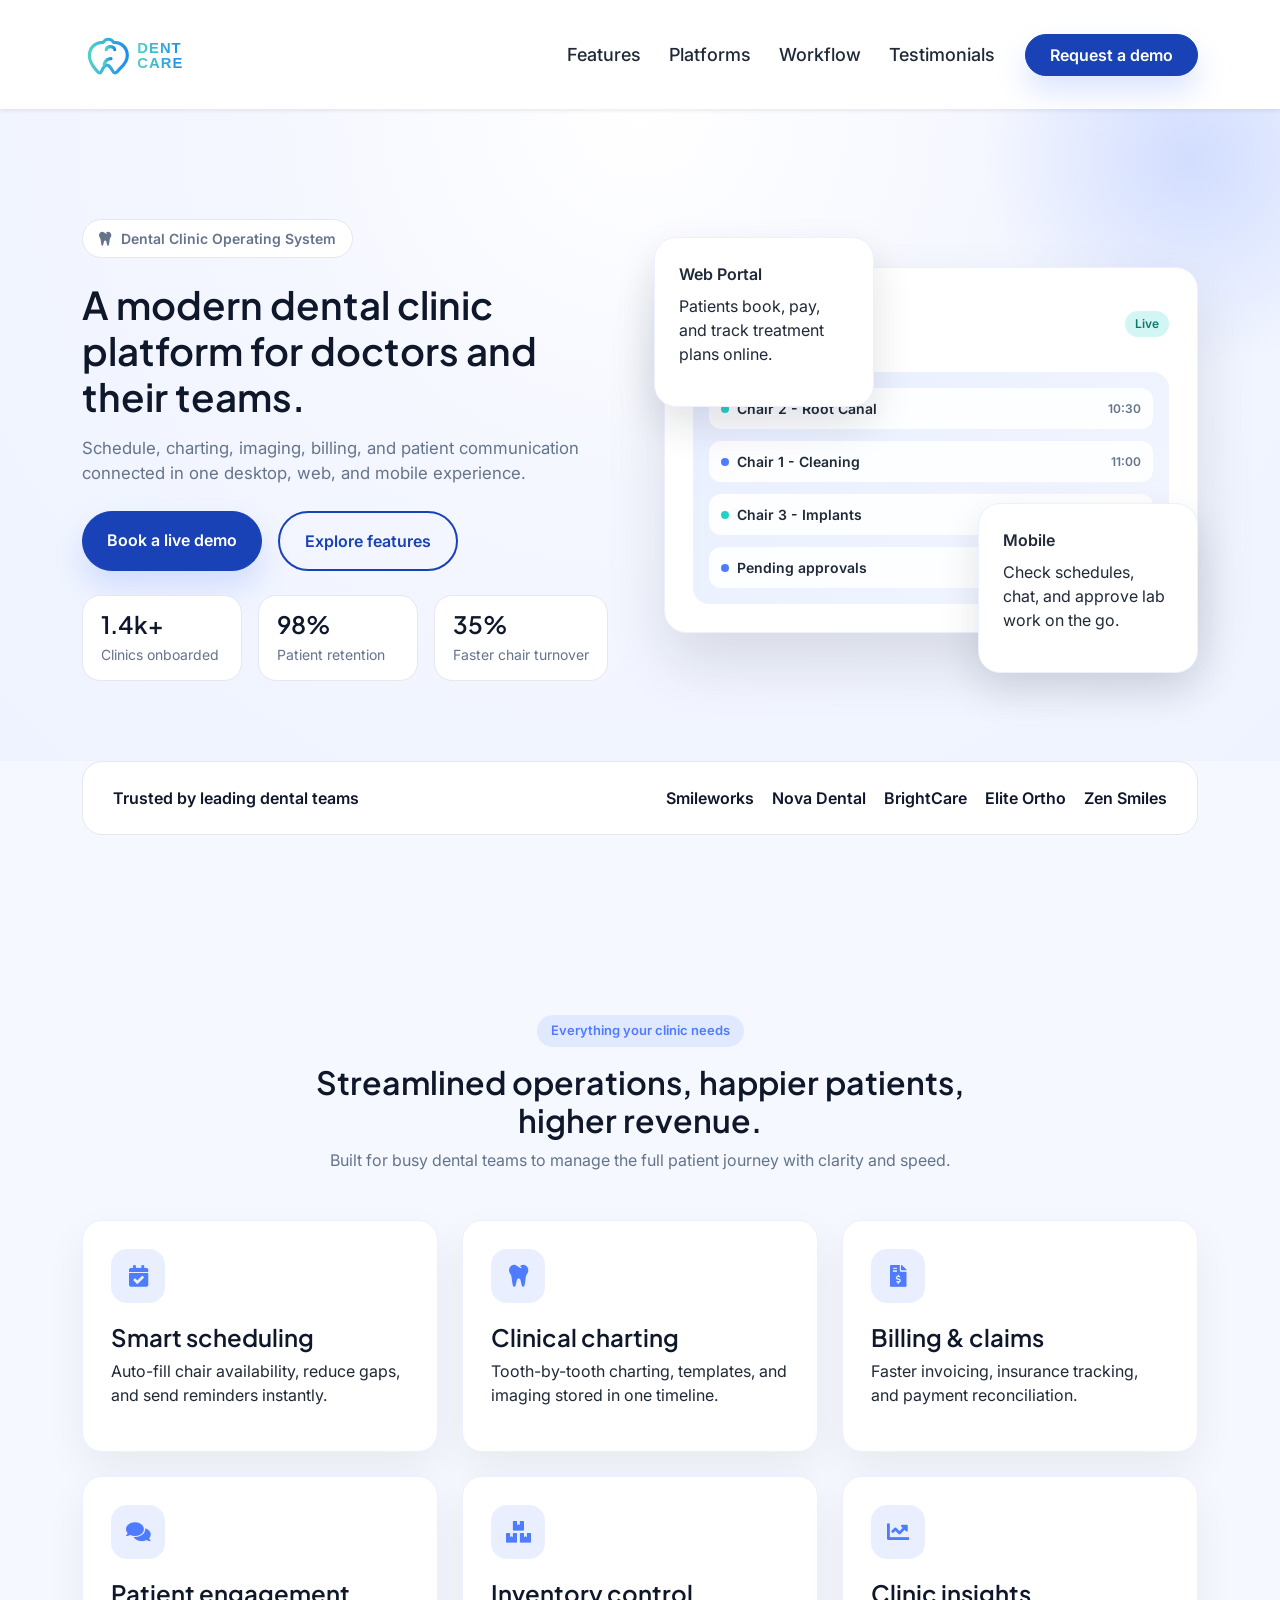
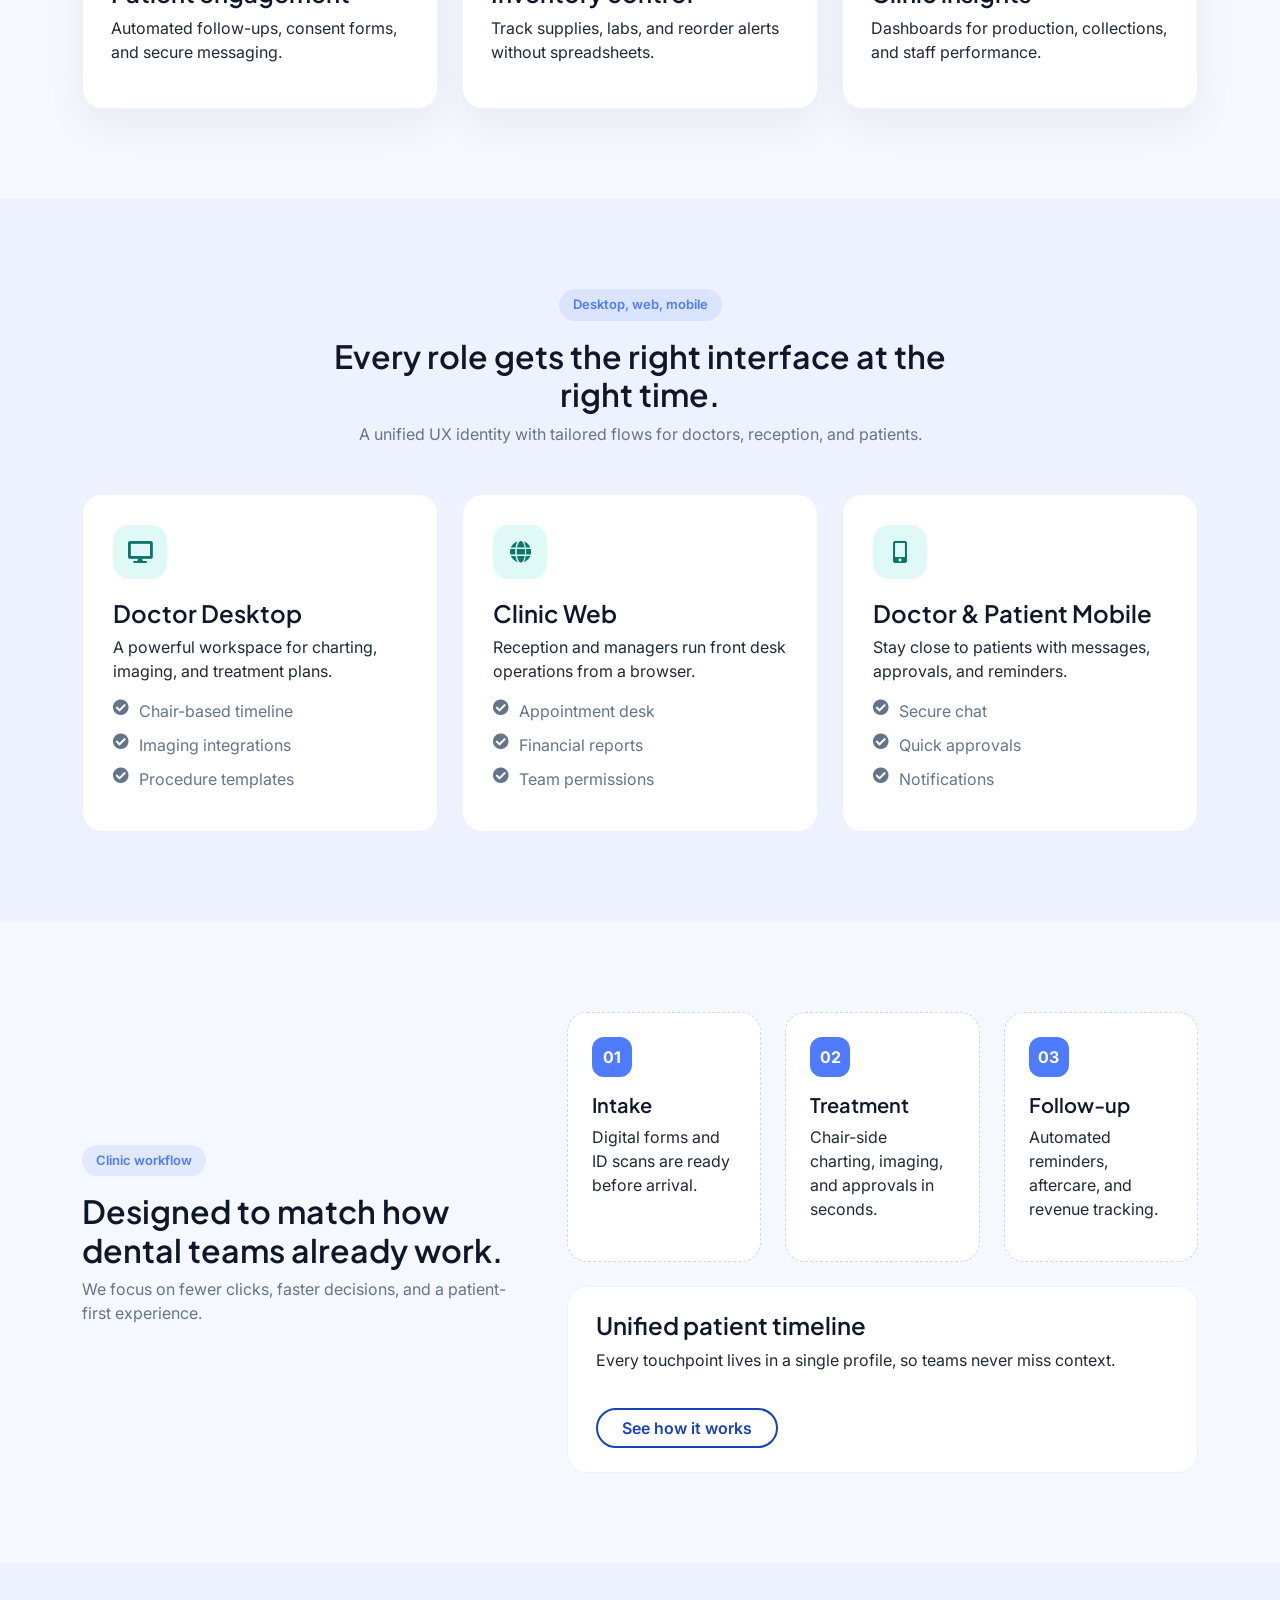
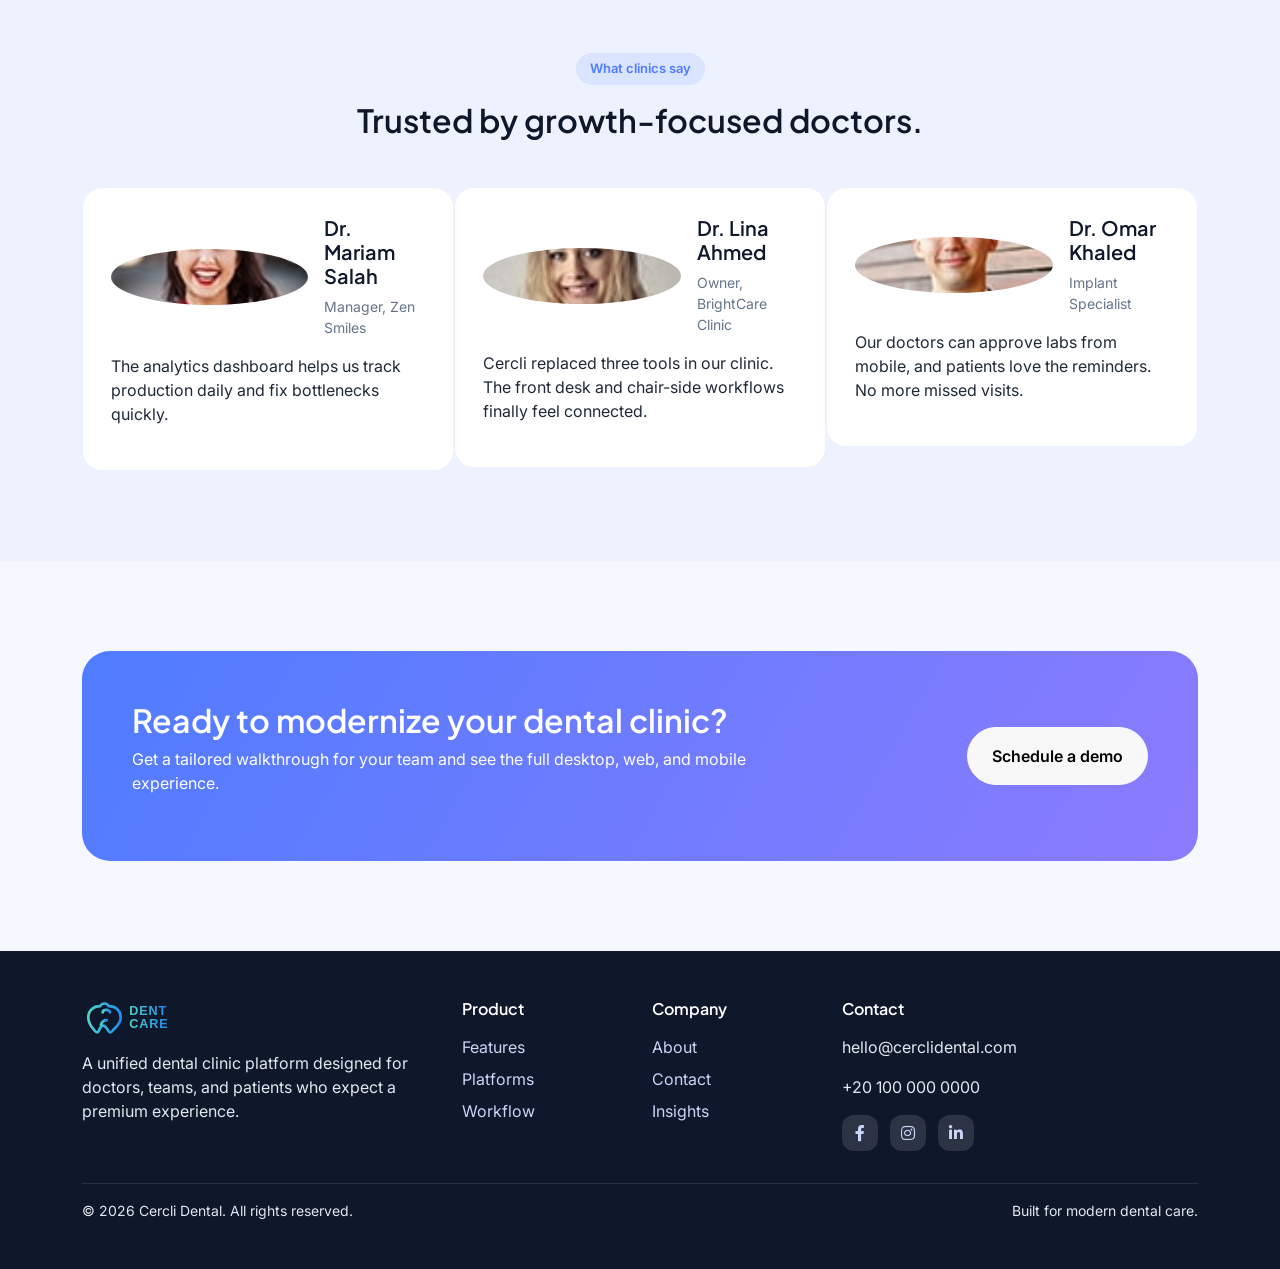
==== commit 0f99aeb8: "Add Dent Care logo to site branding Co-authored-by: aboalhassanabdo769 <aboalhassanabdo769@gmail.com" ====
--- a/index.html
+++ b/index.html
@@ -44,8 +44,12 @@
       <div class="container">
         <nav class="navbar navbar-expand-lg navbar-light py-3">
           <a href="index.html" class="navbar-brand d-flex align-items-center">
-            <span class="brand-mark">C</span>
-            <span class="brand-name">Cercli Dental</span>
+            <img
+              src="img/dentcare-logo.svg"
+              alt="Dent Care logo"
+              class="brand-logo"
+            />
+            <span class="visually-hidden">Dent Care</span>
           </a>
           <button
             type="button"
@@ -464,8 +468,12 @@
         <div class="row g-4">
           <div class="col-lg-4">
             <a href="index.html" class="footer-brand">
-              <span class="brand-mark">C</span>
-              <span class="brand-name">Cercli Dental</span>
+              <img
+                src="img/dentcare-logo.svg"
+                alt="Dent Care logo"
+                class="brand-logo"
+              />
+              <span class="visually-hidden">Dent Care</span>
             </a>
             <p class="mt-3">
               A unified dental clinic platform designed for doctors, teams, and
--- a/css/style.css
+++ b/css/style.css
@@ -739,6 +739,20 @@
     color: var(--brand-primary) !important;
 }
 
+.brand-logo {
+    height: 42px;
+    width: auto;
+    display: block;
+}
+
+.navbar-brand .brand-logo {
+    max-height: 46px;
+}
+
+.footer-brand .brand-logo {
+    height: 36px;
+}
+
 .brand-mark {
     width: 38px;
     height: 38px;
